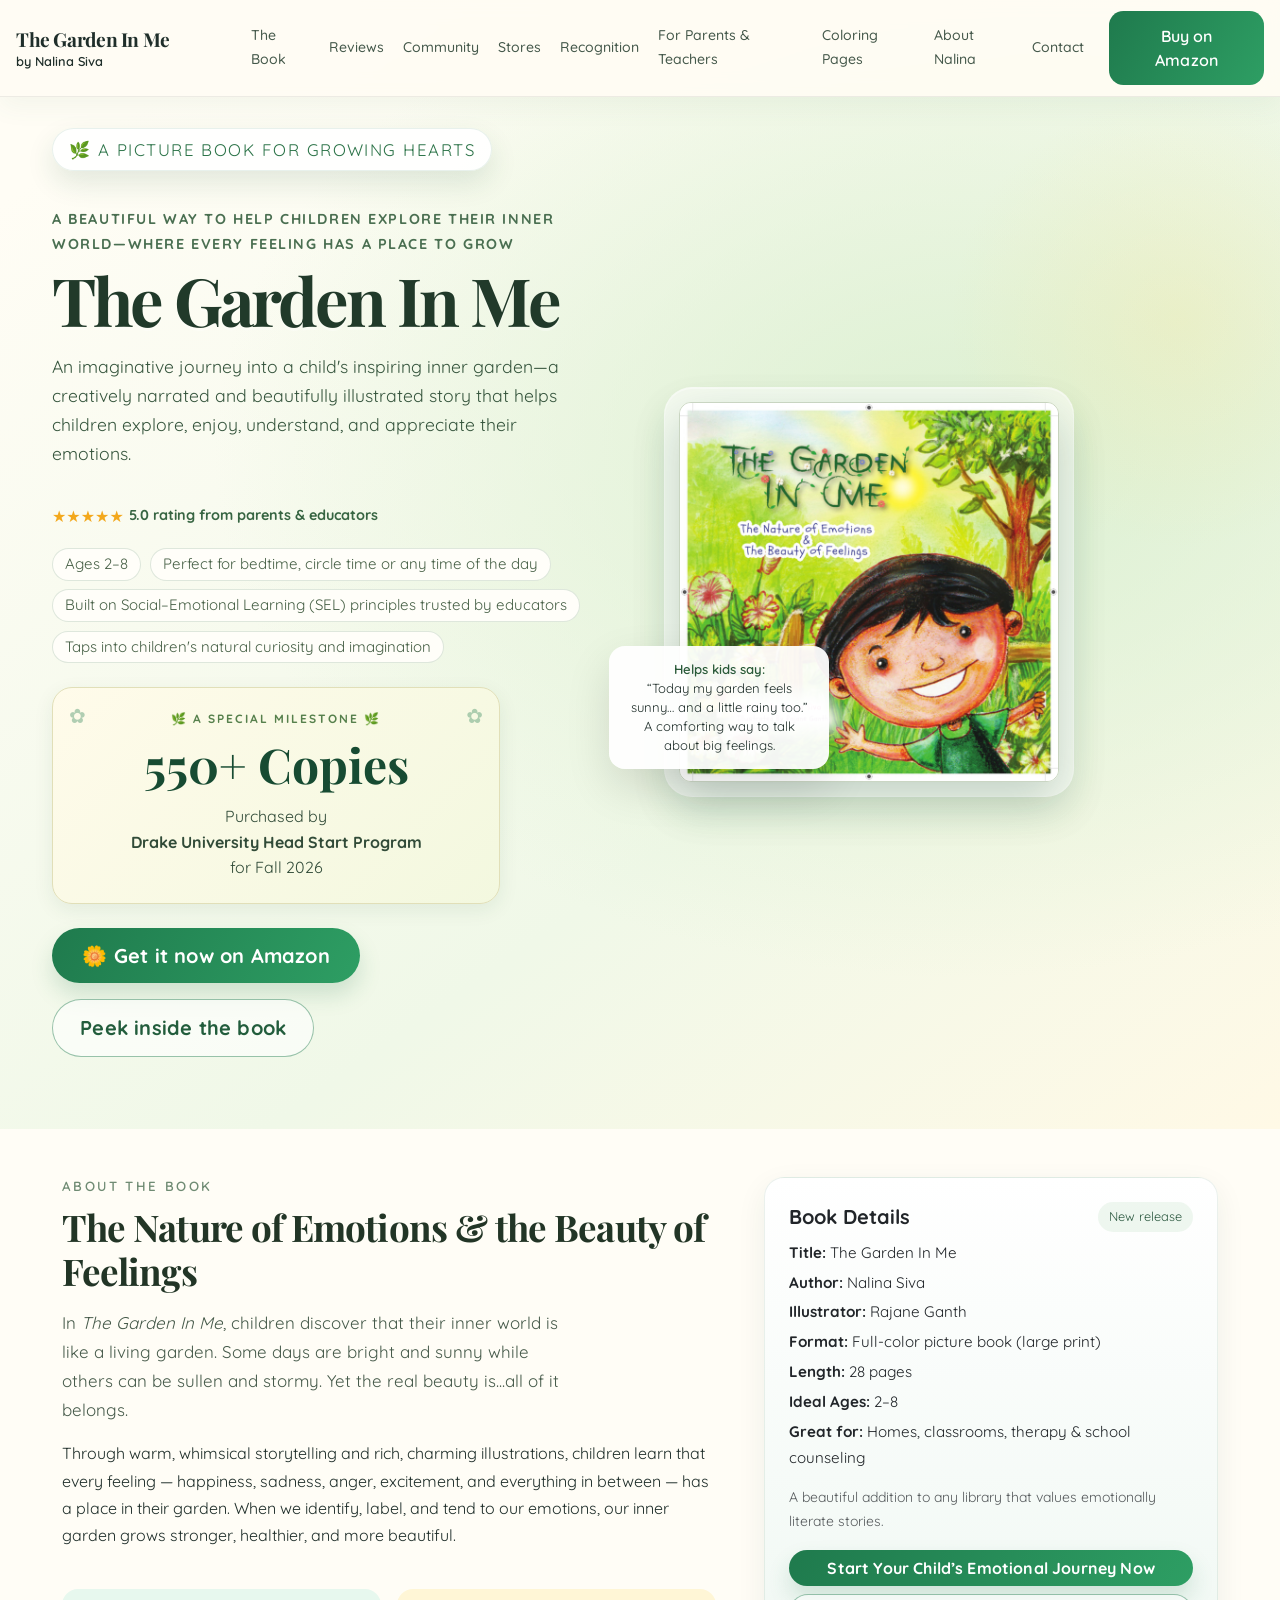
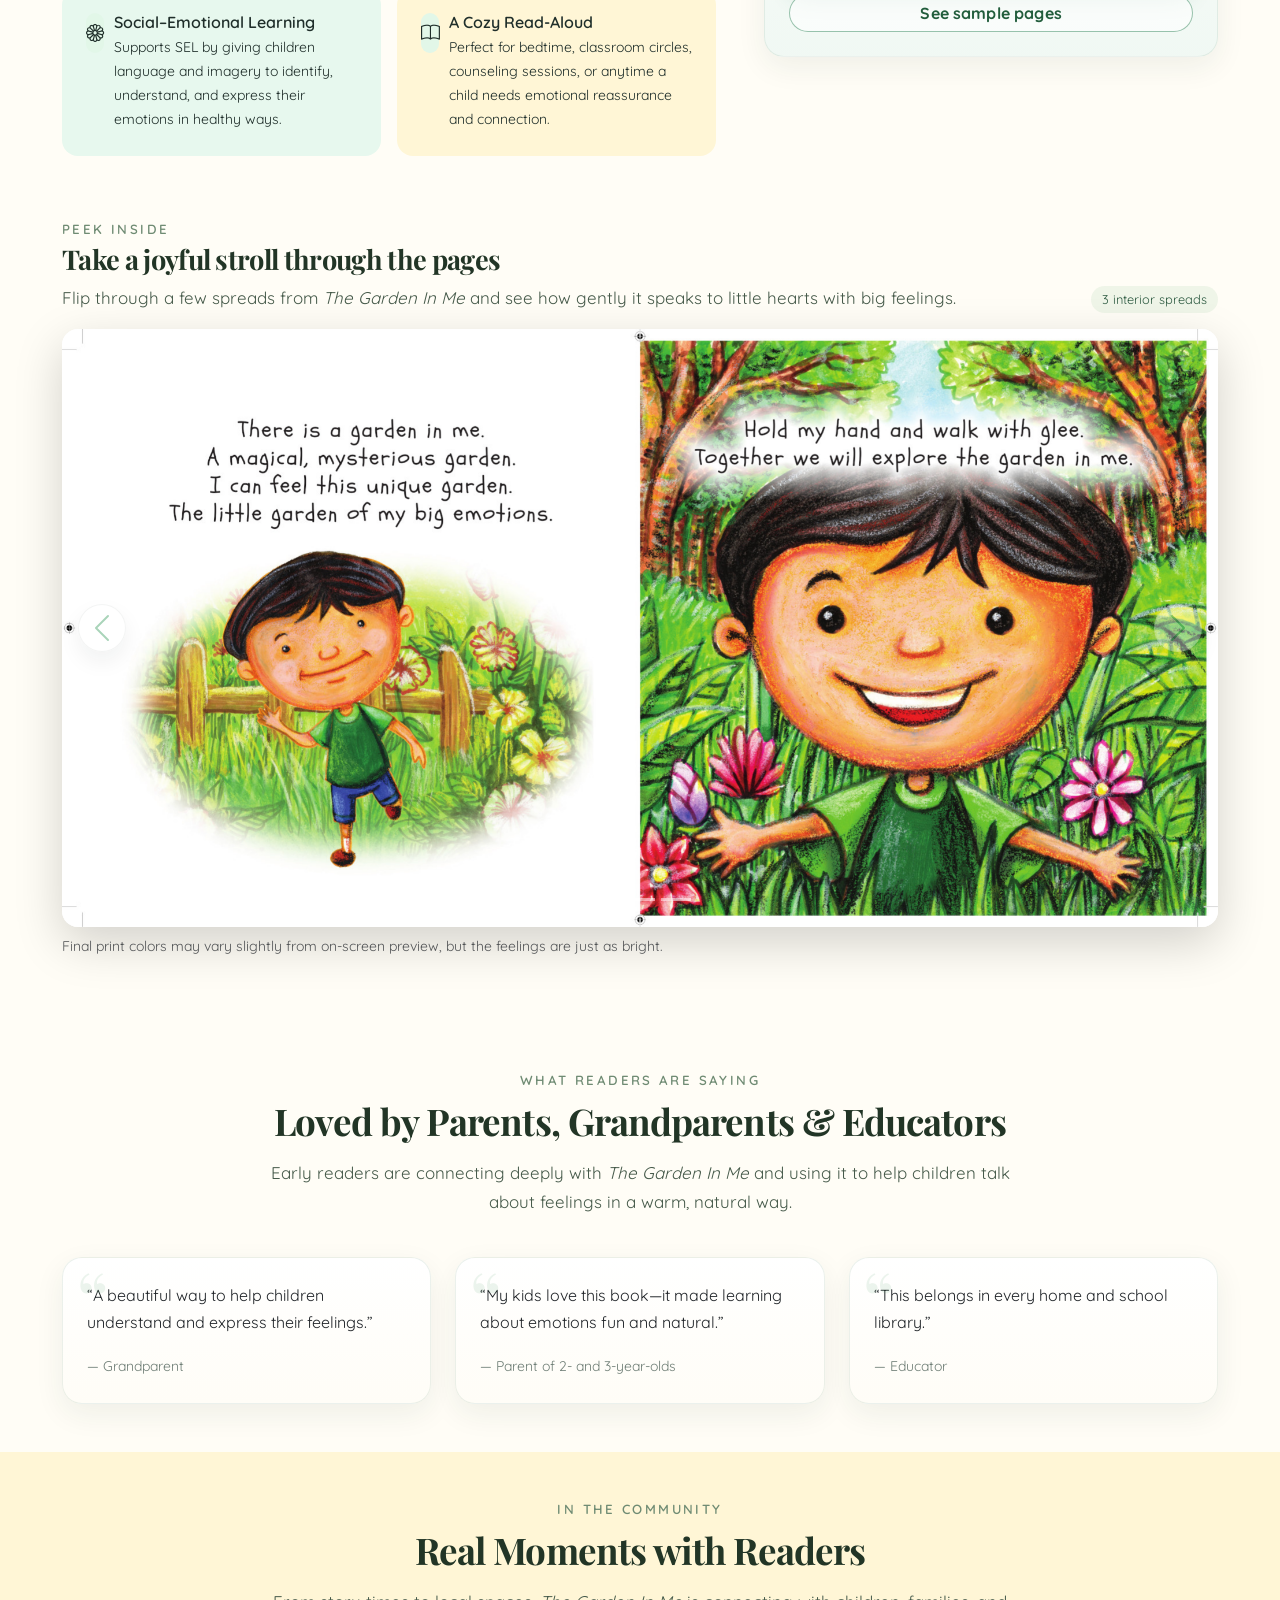
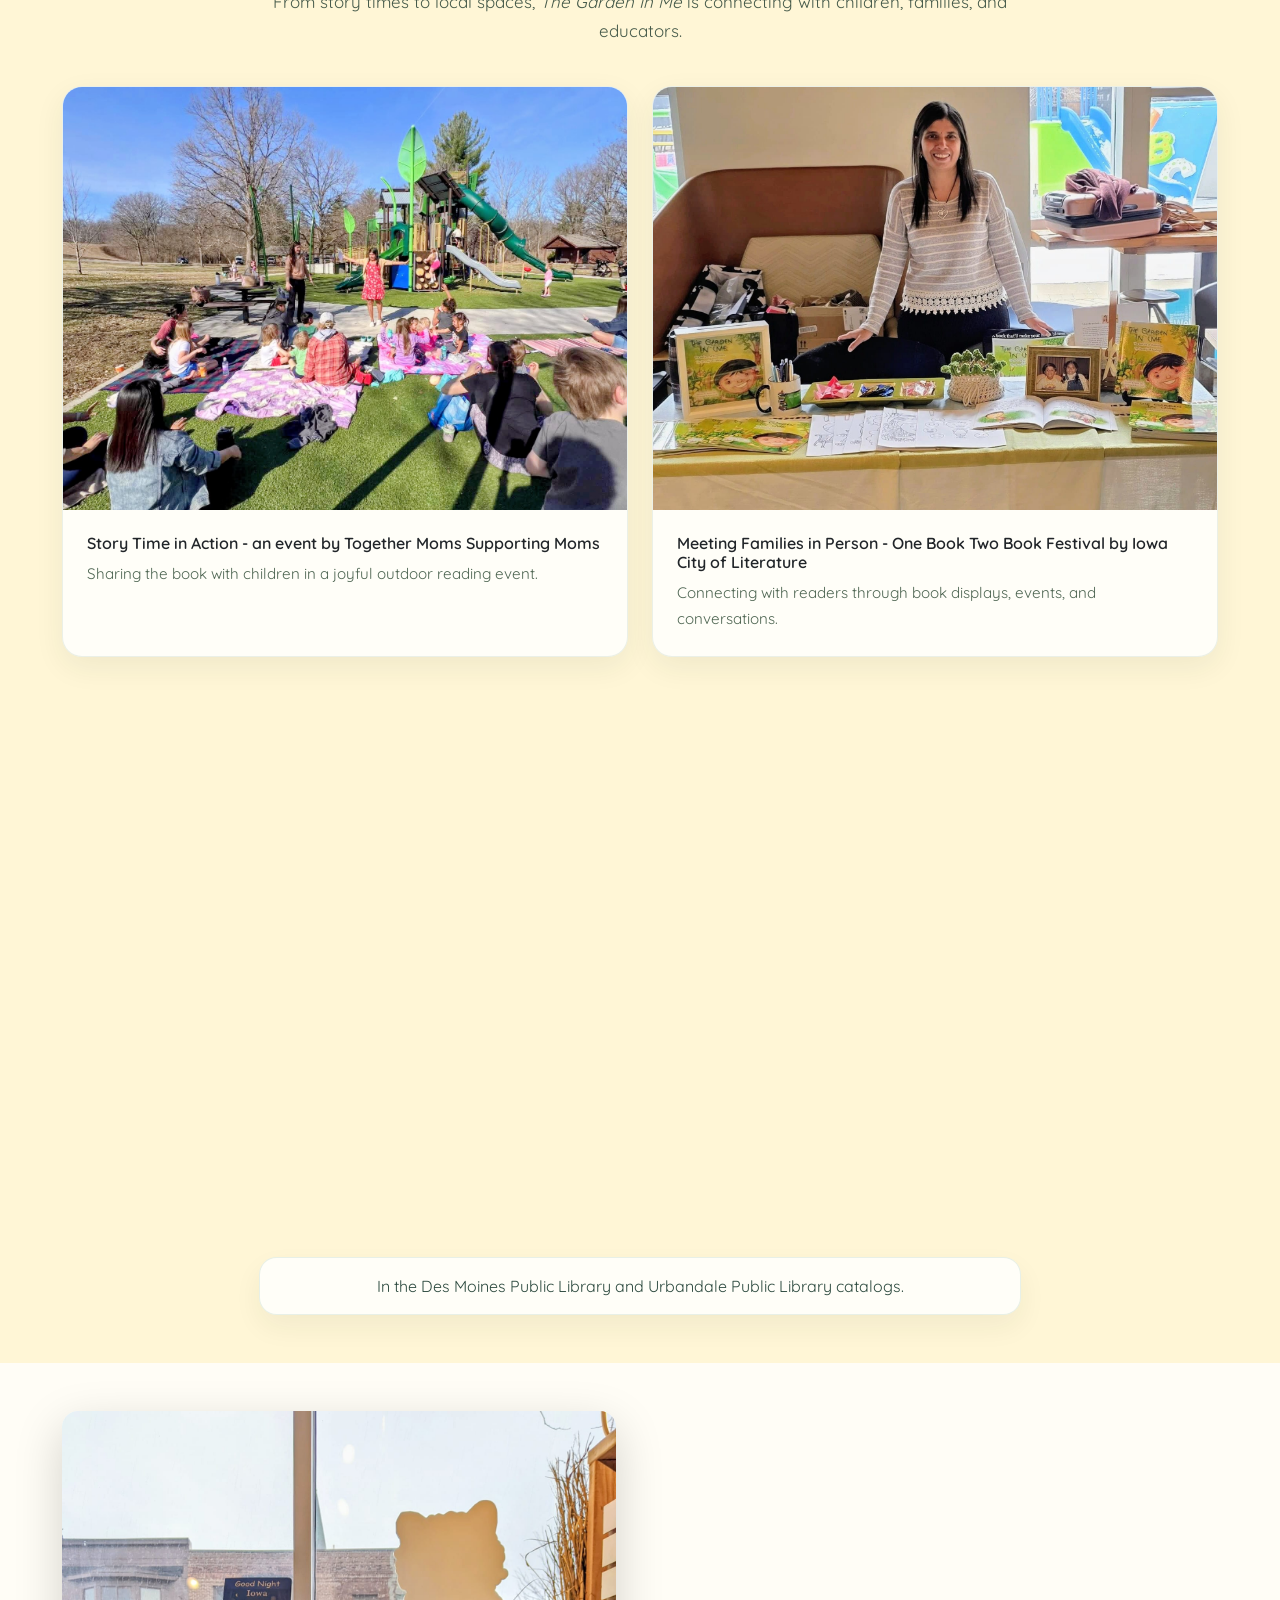
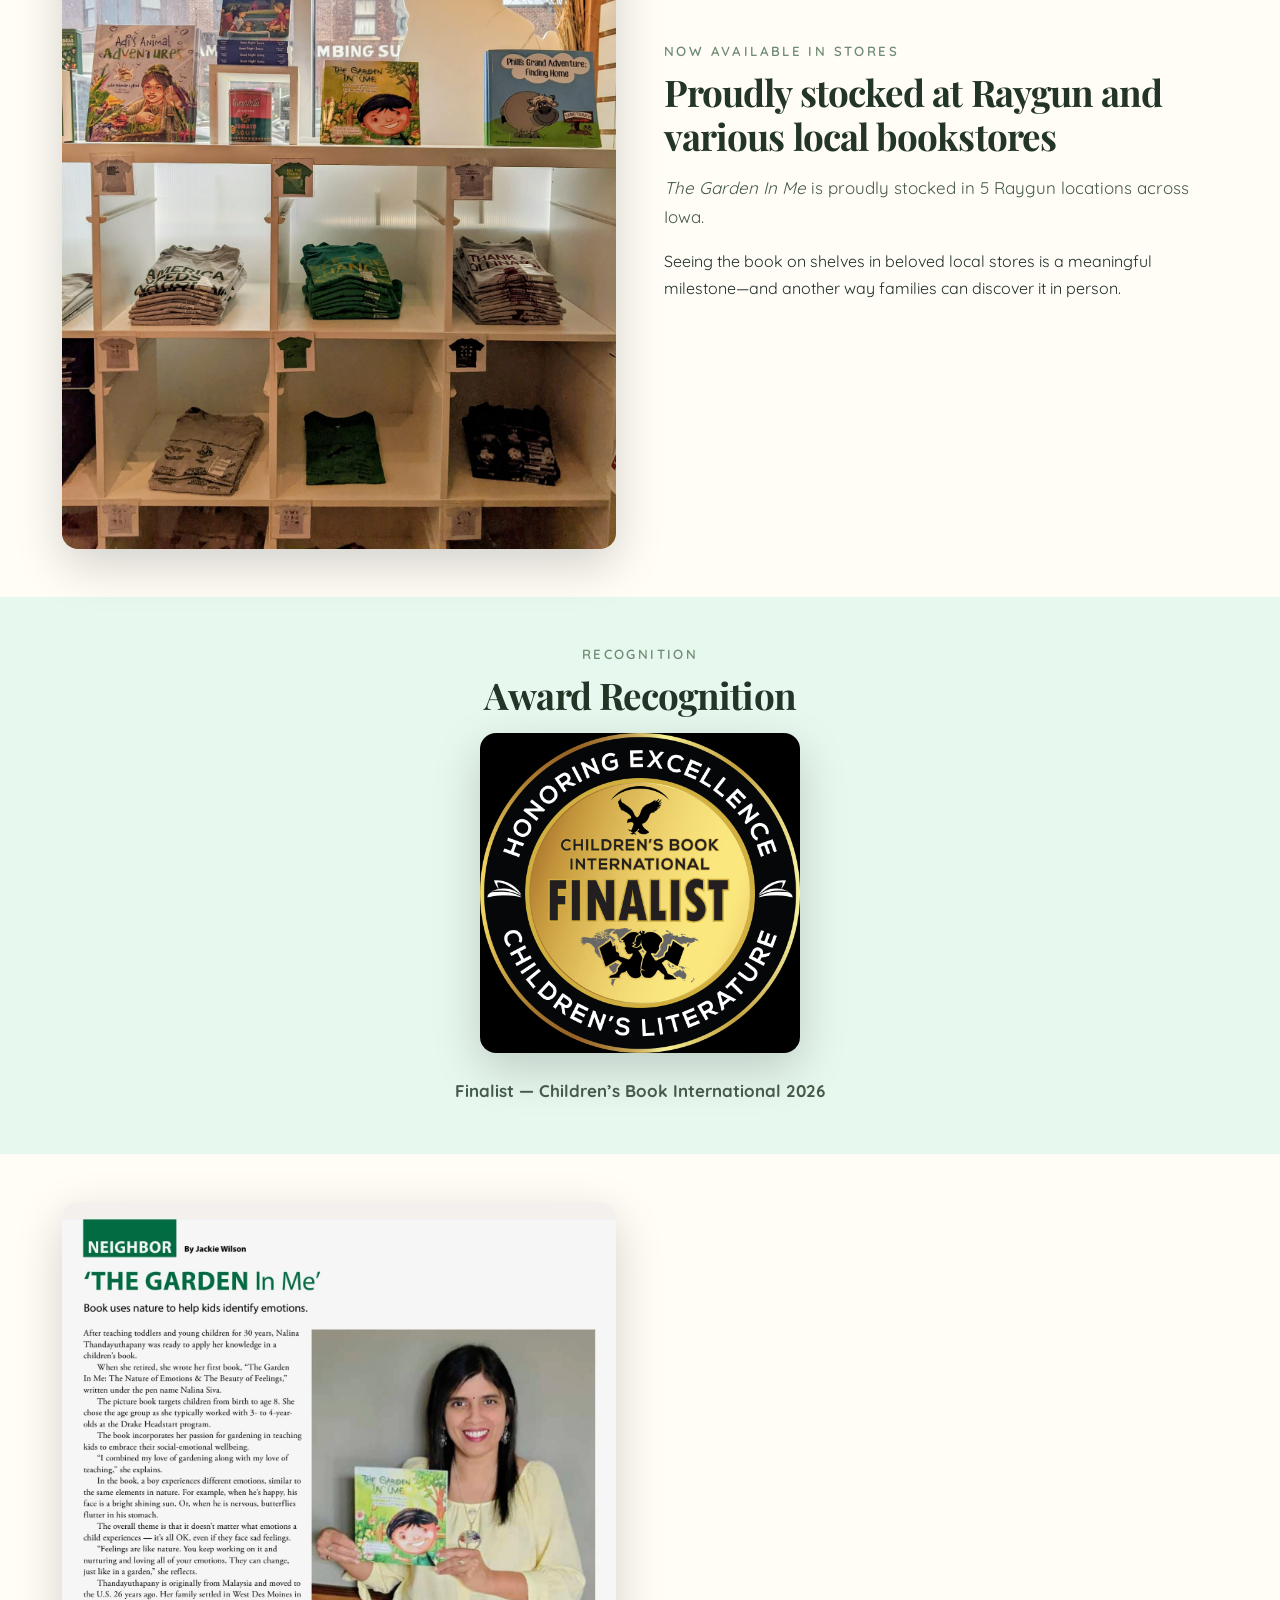
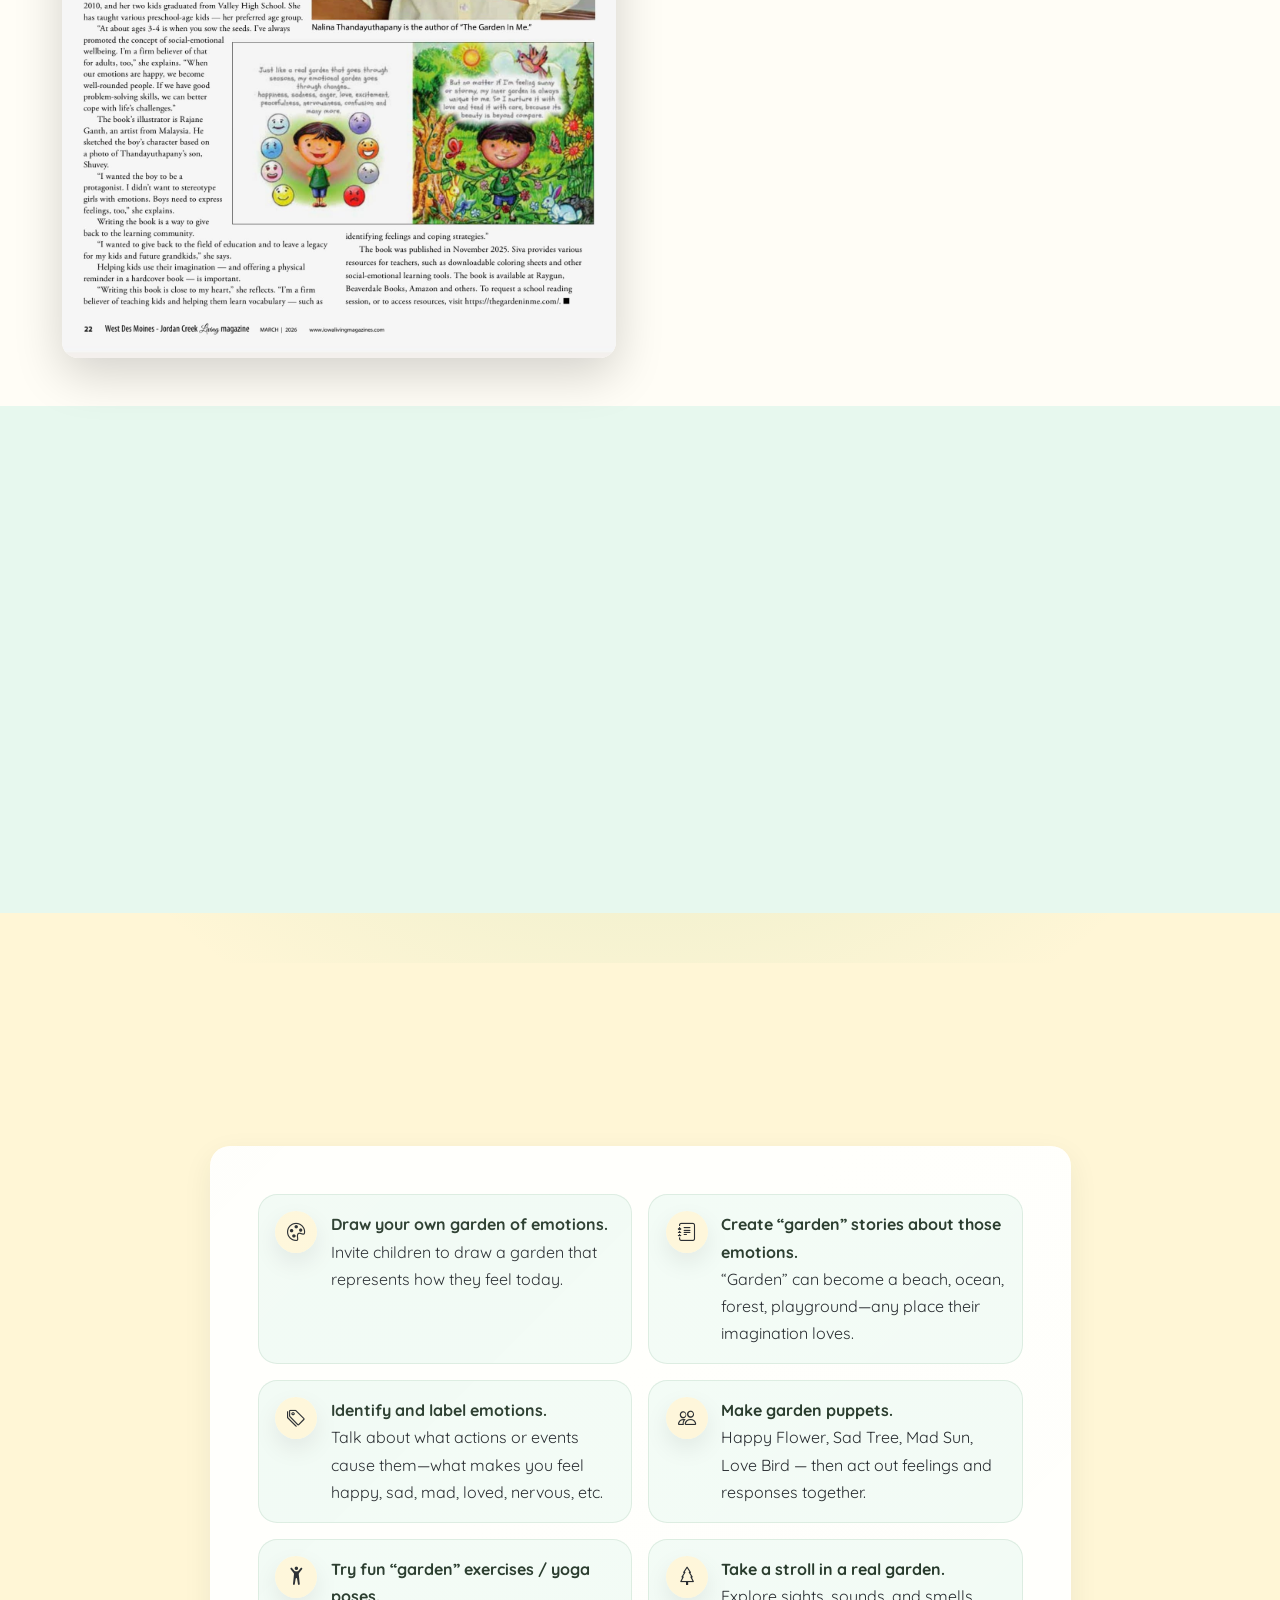
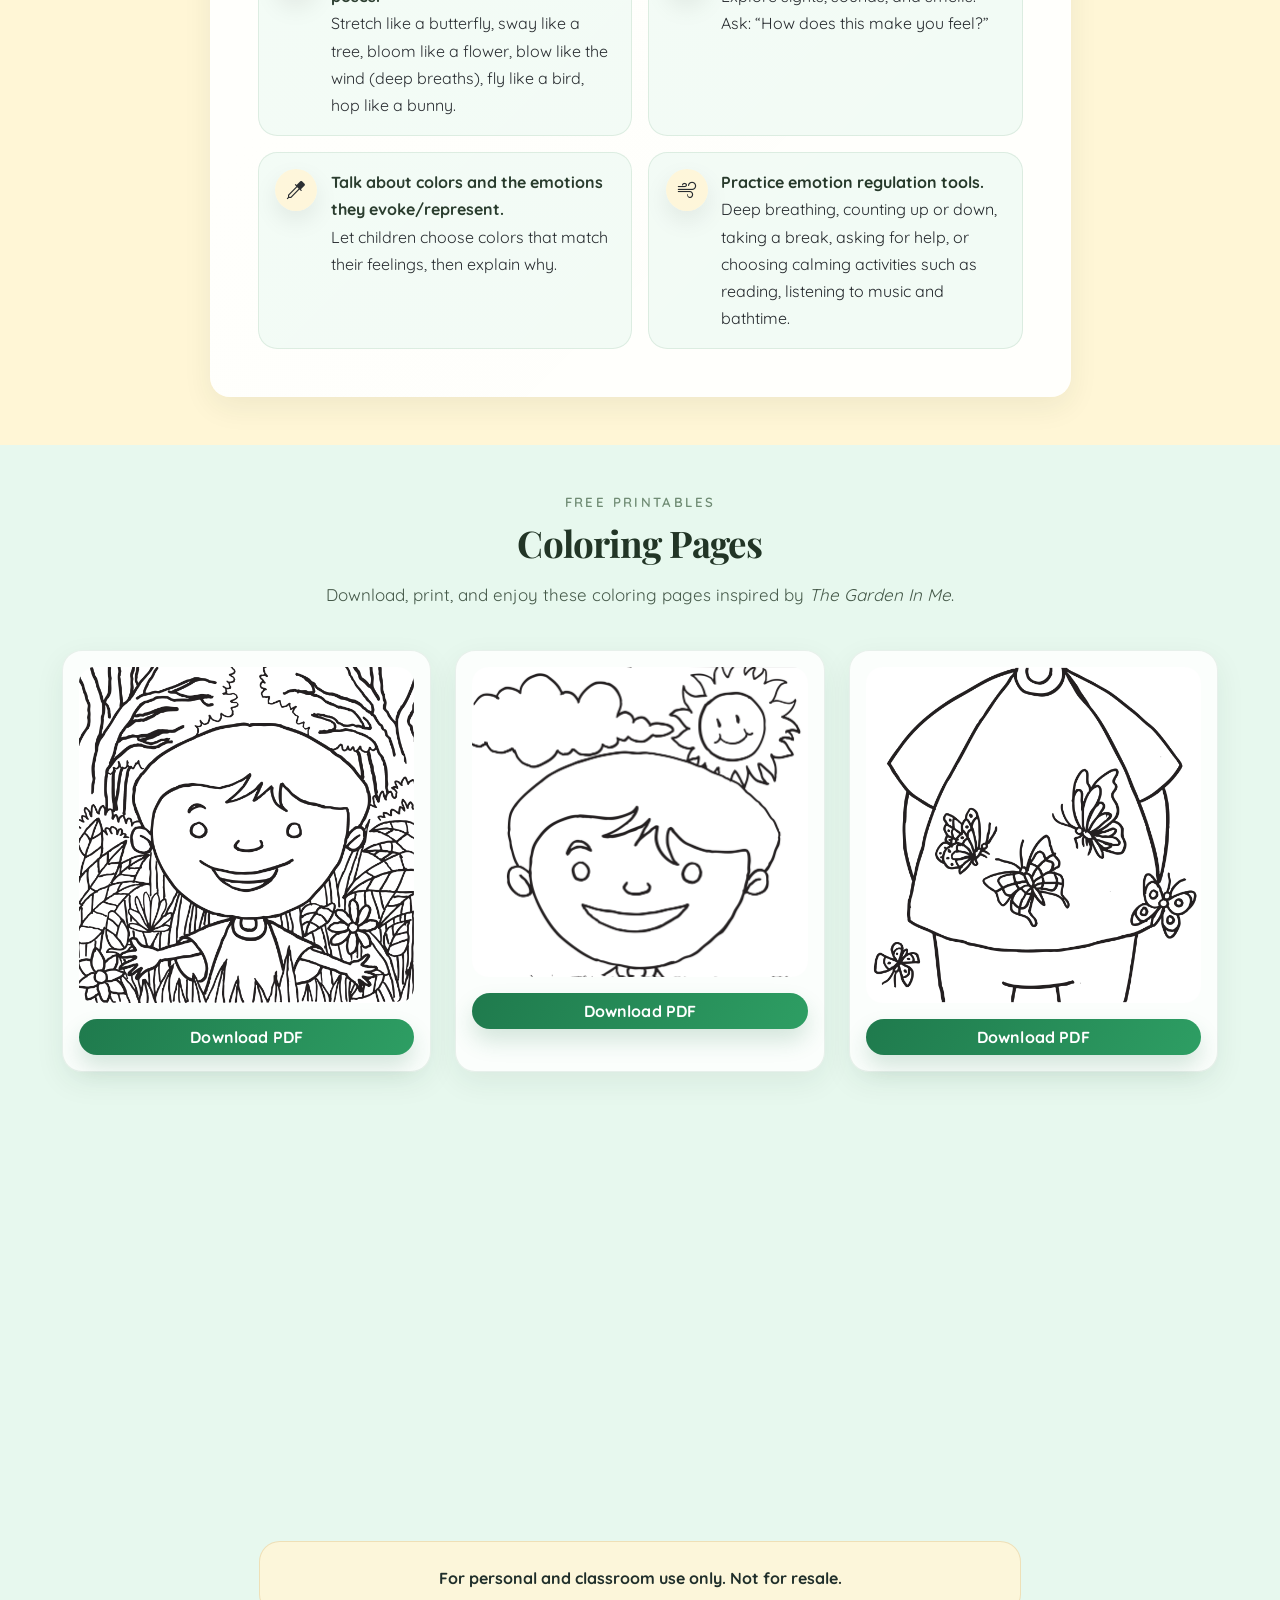
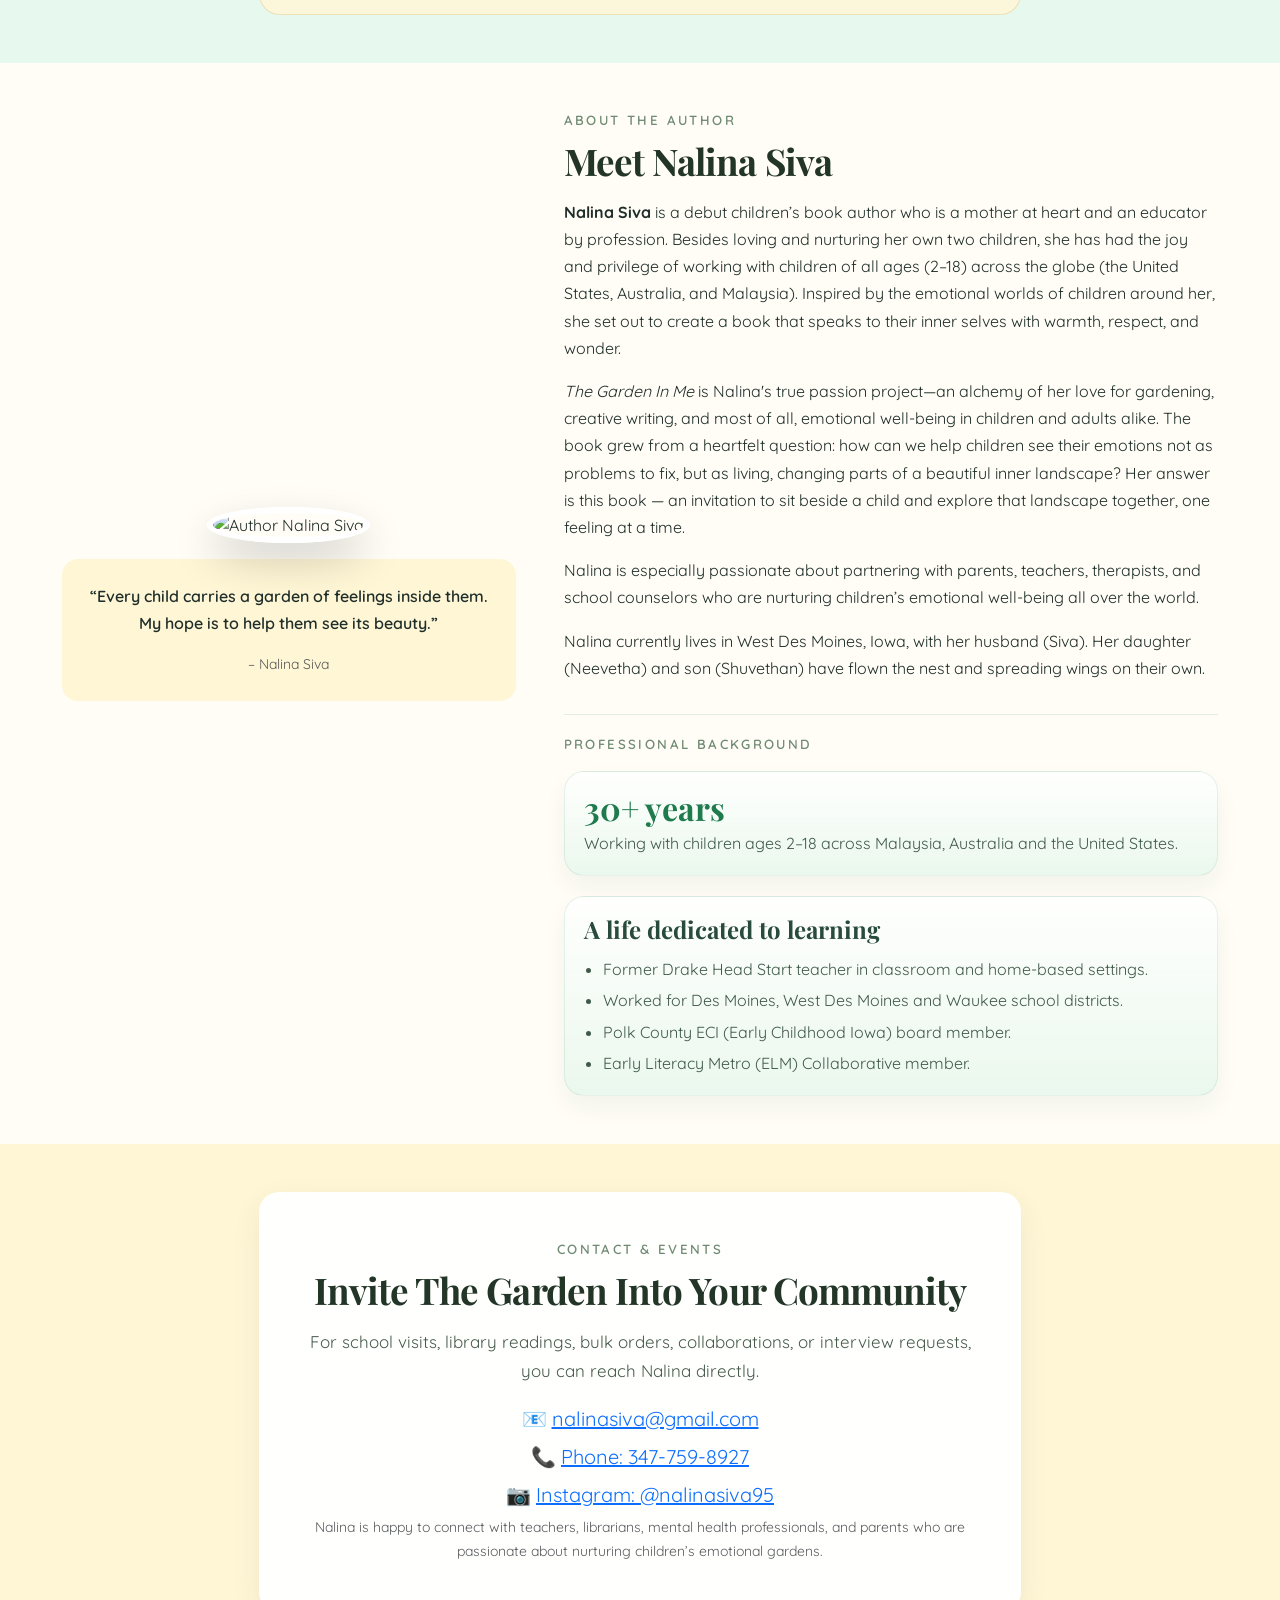
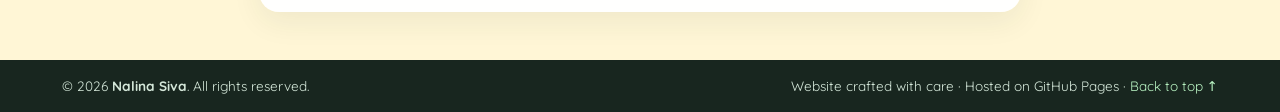
==== index.html @ aad8eab1 "6 PAGES UPDATE TOTAL REVAMP" ====
<!DOCTYPE html>
<html lang="en">

<head>

  <!-- Google tag (gtag.js) -->
  <script async src="https://www.googletagmanager.com/gtag/js?id=G-F8M8VYS5GL"></script>
  <script>
    window.dataLayer = window.dataLayer || [];
    function gtag() { dataLayer.push(arguments); }
    gtag('js', new Date());

    gtag('config', 'G-F8M8VYS5GL');
  </script>

  <meta charset="UTF-8" />
  <meta name="viewport" content="width=device-width, initial-scale=1" />
  <title>The Garden In Me | Children’s Picture Book About Emotions (Ages 2–8)</title>

  <!-- Basic SEO -->
  <meta name="description"
    content="An imaginative journey into a child's inspiring inner garden—a creatively narrated and beautifully illustrated story that helps children explore, enjoy, understand, and appreciate their emotions. Perfect for ages 2–8." />
  <meta name="author" content="Nalina Siva" />
  <link rel="canonical" href="https://thegardeninme.com/" />

  <!-- Open Graph Preview for WhatsApp, Facebook, LinkedIn -->
  <meta property="og:title" content="The Garden In Me | Children’s Picture Book About Emotions (Ages 2–8)">
  <meta property="og:description"
    content="An imaginative journey into a child's inspiring inner garden… beautifully illustrated to help children explore emotions with joy and confidence.">
  <meta property="og:image" content="https://thegardeninme.com/img/og-cover.jpg">
  <meta property="og:url" content="https://thegardeninme.com/">
  <meta property="og:site_name" content="The Garden In Me">

  <meta property="og:type" content="website">
  <meta property="og:image:type" content="image/jpeg">
  <meta property="og:image:width" content="1200">
  <meta property="og:image:height" content="1200">

  <!-- Twitter (also used by some Android apps) -->
  <meta name="twitter:card" content="summary_large_image">
  <meta name="twitter:title" content="The Garden In Me – Children’s Picture Book">
  <meta name="twitter:description"
    content="A beautifully illustrated story that helps children explore and understand their emotions.">
  <meta name="twitter:image" content="https://thegardeninme.com/img/og-cover.jpg">

  <link rel="preload" as="image" href="img/cover-800.jpg">

  <script type="application/ld+json">
{
  "@context": "https://schema.org",
  "@type": "WebSite",
  "name": "The Garden In Me",
  "alternateName": ["TheGardenInMe", "The Garden In Me Book"],
  "author": { "@type": "Person", "name": "Nalina Siva" },
  "illustrator": { "@type": "Person", "name": "Rajane Ganth" },
  "inLanguage": "en",
  "numberOfPages": 28,
  "url": "https://thegardeninme.com/",
  "audience": { "@type": "PeopleAudience", "suggestedMinAge": "2", "suggestedMaxAge": "8" }
}
</script>

  <!-- Favicons / Site Icons -->
  <link rel="icon" href="/favicon.ico" sizes="any">
  <link rel="icon" type="image/png" sizes="48x48" href="/img/favicon-48.png">
  <link rel="icon" type="image/png" sizes="96x96" href="/img/favicon-96.png">
  <link rel="apple-touch-icon" sizes="180x180" href="/img/apple-touch-icon.png">
  <link rel="icon" type="image/png" sizes="512x512" href="/img/icon-512.png">
  <!-- Bootstrap 5 CSS -->
  <link href="https://cdn.jsdelivr.net/npm/bootstrap@5.3.3/dist/css/bootstrap.min.css" rel="stylesheet">

  <!-- Google Fonts -->
  <link rel="preconnect" href="https://fonts.googleapis.com">
  <link rel="preconnect" href="https://fonts.gstatic.com" crossorigin>
  <link
    href="https://fonts.googleapis.com/css2?family=Playfair+Display:wght@600;700&family=Quicksand:wght@400;500;600;700&display=swap"
    rel="stylesheet">
  <link rel="stylesheet" href="https://cdn.jsdelivr.net/npm/bootstrap-icons@1.11.3/font/bootstrap-icons.min.css">
  <link rel="stylesheet" href="css/styles.css">
</head>

<body data-bs-spy="scroll" data-bs-target="#mainNav" data-bs-offset="90" tabindex="0">

  <!-- NAVBAR -->
  <nav id="mainNav" class="navbar navbar-expand-lg navbar-light fixed-top">
    <div class="container">
      <a class="navbar-brand d-flex flex-column lh-sm" href="#top">
        <span class="brand-accent">The Garden In Me</span>
        <small class="brand-subtitle">by Nalina Siva</small>
      </a>

      <button class="navbar-toggler" type="button" data-bs-toggle="collapse" data-bs-target="#navbarNav"
        aria-controls="navbarNav" aria-expanded="false" aria-label="Toggle navigation">
        <span class="navbar-toggler-icon"></span>
      </button>

      <div class="collapse navbar-collapse justify-content-end" id="navbarNav">
        <ul class="navbar-nav align-items-lg-center">
          <li class="nav-item"><a class="nav-link" href="#book">The Book</a></li>
          <li class="nav-item"><a class="nav-link" href="#reviews">Reviews</a></li>
          <li class="nav-item"><a class="nav-link" href="#community">Community</a></li>
          <li class="nav-item"><a class="nav-link" href="#stores">Stores</a></li>
          <li class="nav-item"><a class="nav-link" href="#recognition">Recognition</a></li>
          <li class="nav-item"><a class="nav-link" href="#for-grownups">For Parents &amp; Teachers</a></li>
          <li class="nav-item"><a class="nav-link" href="#coloring-pages">Coloring Pages</a></li>
          <li class="nav-item"><a class="nav-link" href="#author">About Nalina</a></li>
          <li class="nav-item"><a class="nav-link" href="#contact">Contact</a></li>
        </ul>

        <a href="https://a.co/d/7utg5G7" target="_blank" class="btn btn-success ms-lg-3 mt-3 mt-lg-0">
          Buy on Amazon
        </a>
      </div>
    </div>
  </nav>

  <!-- HERO -->
  <section class="hero" id="top">
    <div class="container">
      <div class="row align-items-center g-5 hero-grid">
        <div class="col-lg-6 order-2 order-lg-1">
          <div class="hero-badge mb-3">
            <span>🌿</span>
            <span>A Picture Book for Growing Hearts</span>
          </div>

          <p class="hero-tagline mb-2">
            A beautiful way to help children explore their inner world—where every feeling has a place to grow
          </p>

          <h1 class="hero-title mb-3">
            The Garden In Me
          </h1>

          <p class="hero-subtitle mb-3">
            An imaginative journey into a child's inspiring inner garden—a creatively narrated and beautifully
            illustrated story that helps children explore, enjoy, understand, and appreciate their emotions.
          </p>

          <div class="hero-rating">
            <div class="hero-rating-stars">★★★★★</div>
            <div><strong>5.0 rating from parents & educators</strong></div>
          </div>

          <div class="hero-pill">
            <span>Ages 2–8</span>
            <span>Perfect for bedtime, circle time or any time of the day</span>
            <span>Built on Social–Emotional Learning (SEL) principles trusted by educators</span>
            <span>Taps into children's natural curiosity and imagination</span>
          </div>


<!-- Drake Head Start Milestone -->
<div class="recognition-milestone hero-milestone mt-4 mx-auto mx-lg-0"
     style="
       background: linear-gradient(135deg, #fffbea, #f3f8df);
       border: 1px solid #e1dfb8;
       border-radius: 20px;
       padding: 22px 26px;
       text-align: center;
       box-shadow: 0 6px 20px rgba(31, 79, 48, 0.08);
       max-width: 480px;
     ">

  <div style="
    color: #56804c;
    font-size: 0.75rem;
    font-weight: 700;
    letter-spacing: 2px;
    margin-bottom: 8px;
  ">
    🌿 A SPECIAL MILESTONE 🌿
  </div>

  <div style="
    font-family: 'Playfair Display', Georgia, serif;
    font-size: clamp(2.2rem, 5vw, 3rem);
    font-weight: 700;
    line-height: 1.2;
    color: #174b32;
    margin-bottom: 10px;
  ">
    550+ Copies
  </div>

  <div style="
    font-family: 'Quicksand', sans-serif;
    font-size: 1rem;
    line-height: 1.6;
    color: #314b38;
  ">
    Purchased by<br>
    <strong>Drake University Head Start Program</strong><br>
    for Fall 2026
  </div>

</div>


          <div class="mt-4 d-flex flex-wrap align-items-center gap-3 justify-content-center justify-content-lg-start">
            <a href="https://a.co/d/7utg5G7" target="_blank" class="btn btn-success btn-lg hero-cta-primary">
              🌼 Get it now on Amazon
            </a>
            <a href="#peek-inside" class="btn btn-outline-success btn-lg hero-cta-secondary">
              Peek inside the book
            </a>
          </div>
        </div>

        <div class="col-lg-6 order-1 order-lg-2">
          <div class="hero-illustration-wrap text-center">
            <div class="hero-cover-shell">
              <img src="img/cover-800.jpg" alt="The Garden In Me book cover"
                class="img-fluid book-cover-shadow hero-cover" width="800" height="800" loading="eager"
                fetchpriority="high" decoding="async">
            </div>
            <div class="hero-floating-card">
              <span>Helps kids say:</span>
              “Today my garden feels sunny… and a little rainy too.”<br>
              A comforting way to talk about big feelings.
            </div>
          </div>
        </div>
      </div>
    </div>
  </section>

  <!-- ABOUT THE BOOK -->
  <section class="py-5 py-lg-6" id="book">
    <div class="container">

      <div class="row g-5 align-items-start">

        <!-- LEFT COLUMN -->
        <div class="col-lg-7 reveal-on-scroll">
          <div class="section-label mb-2">About the Book</div>
          <h2 class="section-title mb-3">
            The Nature of Emotions &amp; the Beauty of Feelings
          </h2>

          <p class="section-lead max-w-32rem">
            In <em>The Garden In Me</em>, children discover that their inner world is like a
            living garden. Some days are bright and sunny while others can be sullen and stormy.
            Yet the real beauty is...all of it belongs.
          </p>

          <p>
            Through warm, whimsical storytelling and rich, charming illustrations, children learn
            that every feeling — happiness, sadness, anger, excitement, and everything in between —
            has a place in their garden. When we identify, label, and tend to our emotions, our
            inner garden grows stronger, healthier, and more beautiful.
          </p>

          <div class="row mt-4 g-3">
            <div class="col-md-6">
              <div class="p-3 p-md-4 bg-soft-green rounded-4 h-100 d-flex">
                <div class="pill-icon">
                  <i class="bi bi-flower1"></i>
                </div>
                <div>
                  <h6 class="fw-semibold mb-1">Social–Emotional Learning</h6>
                  <p class="mb-0 small">
                    Supports SEL by giving children language and imagery to identify, understand,
                    and express their emotions in healthy ways.
                  </p>
                </div>
              </div>
            </div>

            <div class="col-md-6">
              <div class="p-3 p-md-4 bg-soft-yellow rounded-4 h-100 d-flex">
                <div class="pill-icon">
                  <i class="bi bi-book"></i>
                </div>
                <div>
                  <h6 class="fw-semibold mb-1">A Cozy Read-Aloud</h6>
                  <p class="mb-0 small">
                    Perfect for bedtime, classroom circles, counseling sessions, or
                    anytime a child needs emotional reassurance and connection.
                  </p>
                </div>
              </div>
            </div>
          </div>
        </div>

        <!-- RIGHT COLUMN -->
        <div class="col-lg-5 reveal-on-scroll">
          <div class="card book-details-card">
            <div class="card-body p-4 p-lg-4">
              <div class="d-flex justify-content-between align-items-center mb-2">
                <h5 class="fw-bold mb-0">Book Details</h5>
                <span class="badge-soft">New release</span>
              </div>

              <ul class="mb-3">
                <li><strong>Title:</strong> The Garden In Me</li>
                <li><strong>Author:</strong> Nalina Siva</li>
                <li><strong>Illustrator:</strong> Rajane Ganth</li>
                <li><strong>Format:</strong> Full-color picture book (large print)</li>
                <li><strong>Length:</strong> 28 pages</li>
                <li><strong>Ideal Ages:</strong> 2–8</li>
                <li><strong>Great for:</strong> Homes, classrooms, therapy &amp; school counseling</li>
              </ul>

              <p class="small text-muted mb-3">
                A beautiful addition to any library that values emotionally literate stories.
              </p>

              <a href="https://a.co/d/7utg5G7" target="_blank" class="btn btn-success w-100 mb-2">
                Start Your Child’s Emotional Journey Now
              </a>
              <a href="#peek-inside" class="btn btn-outline-success w-100">
                See sample pages
              </a>
            </div>
          </div>
        </div>

      </div>

      <!-- PEEK INSIDE CAROUSEL -->
      <div id="peek-inside" class="mt-5 pt-3">
        <div class="d-flex flex-column flex-md-row justify-content-between align-items-md-end mb-3">
          <div>
            <div class="section-label mb-1">Peek Inside</div>
            <h3 class="section-title mb-0" style="font-size:1.7rem;">
              Take a joyful stroll through the pages
            </h3>
            <p class="section-lead mt-2 mb-0">
              Flip through a few spreads from <em>The Garden In Me</em> and see how gently it
              speaks to little hearts with big feelings.
            </p>
          </div>
          <span class="badge-soft mt-3 mt-md-0">3 interior spreads</span>
        </div>

        <div id="peekInsideCarousel" class="carousel slide reveal-on-scroll peek-desktop-carousel" data-bs-ride="carousel">
          <div class="carousel-indicators">
            <button type="button" data-bs-target="#peekInsideCarousel" data-bs-slide-to="0" class="active"
              aria-current="true" aria-label="Spread 1"></button>
            <button type="button" data-bs-target="#peekInsideCarousel" data-bs-slide-to="1"
              aria-label="Spread 2"></button>
            <button type="button" data-bs-target="#peekInsideCarousel" data-bs-slide-to="2"
              aria-label="Spread 3"></button>
          </div>

          <div class="carousel-inner rounded-4 shadow-lg bg-white">
            <div class="carousel-item active">
              <img src="img/peek_spread_1.jpg" class="d-block w-100"
                alt="Opening spread of The Garden In Me, introducing the magical inner garden of big emotions">
            </div>
            <div class="carousel-item">
              <img src="img/peek_spread_2.jpg" class="d-block w-100"
                alt="Interior spread showing the child exploring feelings with playful, colorful illustrations">
            </div>
            <div class="carousel-item">
              <img src="img/peek_spread_3.jpg" class="d-block w-100"
                alt="Interior spread where different emotions appear like flowers and weather in the garden">
            </div>
          </div>

          <button class="carousel-control-prev" type="button" data-bs-target="#peekInsideCarousel" data-bs-slide="prev">
            <span class="carousel-control-prev-icon" aria-hidden="true"></span>
            <span class="visually-hidden">Previous</span>
          </button>
          <button class="carousel-control-next" type="button" data-bs-target="#peekInsideCarousel" data-bs-slide="next">
            <span class="carousel-control-next-icon" aria-hidden="true"></span>
            <span class="visually-hidden">Next</span>
          </button>
        </div>

        <!-- Mobile-only page-by-page preview: original spreads remain unchanged above. -->
        <div id="peekMobileCarousel" class="carousel slide peek-mobile-carousel" data-bs-touch="true" data-bs-interval="false" aria-label="Peek inside the book on mobile">
          <div class="carousel-inner">
            <div class="carousel-item active">
              <a href="img/peek_spread_1.jpg" target="_blank" rel="noopener" aria-label="Open original full spread 1 in a new tab">
                <img src="img/peek_spread_1_left.jpg" alt="The Garden In Me preview spread 1, left page" class="d-block w-100" loading="lazy" decoding="async">
              </a>
              <p class="peek-page-indicator" aria-hidden="true">1 / 6 · Tap to open full spread</p>
            </div>
            <div class="carousel-item">
              <a href="img/peek_spread_1.jpg" target="_blank" rel="noopener" aria-label="Open original full spread 1 in a new tab">
                <img src="img/peek_spread_1_right.jpg" alt="The Garden In Me preview spread 1, right page" class="d-block w-100" loading="lazy" decoding="async">
              </a>
              <p class="peek-page-indicator" aria-hidden="true">2 / 6 · Tap to open full spread</p>
            </div>
            <div class="carousel-item">
              <a href="img/peek_spread_2.jpg" target="_blank" rel="noopener" aria-label="Open original full spread 2 in a new tab">
                <img src="img/peek_spread_2_left.jpg" alt="The Garden In Me preview spread 2, left page" class="d-block w-100" loading="lazy" decoding="async">
              </a>
              <p class="peek-page-indicator" aria-hidden="true">3 / 6 · Tap to open full spread</p>
            </div>
            <div class="carousel-item">
              <a href="img/peek_spread_2.jpg" target="_blank" rel="noopener" aria-label="Open original full spread 2 in a new tab">
                <img src="img/peek_spread_2_right.jpg" alt="The Garden In Me preview spread 2, right page" class="d-block w-100" loading="lazy" decoding="async">
              </a>
              <p class="peek-page-indicator" aria-hidden="true">4 / 6 · Tap to open full spread</p>
            </div>
            <div class="carousel-item">
              <a href="img/peek_spread_3.jpg" target="_blank" rel="noopener" aria-label="Open original full spread 3 in a new tab">
                <img src="img/peek_spread_3_left.jpg" alt="The Garden In Me preview spread 3, left page" class="d-block w-100" loading="lazy" decoding="async">
              </a>
              <p class="peek-page-indicator" aria-hidden="true">5 / 6 · Tap to open full spread</p>
            </div>
            <div class="carousel-item">
              <a href="img/peek_spread_3.jpg" target="_blank" rel="noopener" aria-label="Open original full spread 3 in a new tab">
                <img src="img/peek_spread_3_right.jpg" alt="The Garden In Me preview spread 3, right page" class="d-block w-100" loading="lazy" decoding="async">
              </a>
              <p class="peek-page-indicator" aria-hidden="true">6 / 6 · Tap to open full spread</p>
            </div>
          </div>
          <button class="carousel-control-prev" type="button" data-bs-target="#peekMobileCarousel" data-bs-slide="prev" aria-label="Previous page"><span class="carousel-control-prev-icon" aria-hidden="true"></span></button>
          <button class="carousel-control-next" type="button" data-bs-target="#peekMobileCarousel" data-bs-slide="next" aria-label="Next page"><span class="carousel-control-next-icon" aria-hidden="true"></span></button>
        </div>

        <p class="small text-muted mt-2">
          Final print colors may vary slightly from on-screen preview, but the feelings are just as bright.
        </p>
      </div>

    </div>
  </section>

  <!-- ⭐⭐⭐ ADD REVIEWS SECTION HERE ⭐⭐⭐ -->
  <!-- REVIEWS -->
  <section class="py-5 py-lg-6" id="reviews">
    <div class="container">
      <div class="row mb-4 justify-content-center text-center">
        <div class="col-lg-8 reveal-on-scroll">
          <div class="section-label mb-2">What Readers Are Saying</div>
          <h2 class="section-title mb-3">Loved by Parents, Grandparents & Educators</h2>
          <p class="section-lead">
            Early readers are connecting deeply with <em>The Garden In Me</em> and using it to help children talk about
            feelings in a warm, natural way.
          </p>
        </div>
      </div>

      <div class="row g-4">
        <div class="col-md-6 col-lg-4 reveal-on-scroll">
          <div class="card quote-card h-100">
            <div class="card-body p-4">
              <p class="mb-3">
                “A beautiful way to help children understand and express their feelings.”
              </p>
              <small>— Grandparent</small>
            </div>
          </div>
        </div>

        <div class="col-md-6 col-lg-4 reveal-on-scroll">
          <div class="card quote-card h-100">
            <div class="card-body p-4">
              <p class="mb-3">
                “My kids love this book—it made learning about emotions fun and natural.”
              </p>
              <small>— Parent of 2- and 3-year-olds</small>
            </div>
          </div>
        </div>

        <div class="col-md-6 col-lg-4 reveal-on-scroll">
          <div class="card quote-card h-100">
            <div class="card-body p-4">
              <p class="mb-3">
                “This belongs in every home and school library.”
              </p>
              <small>— Educator</small>
            </div>
          </div>
        </div>
      </div>
    </div>
  </section>

  <!-- IN THE COMMUNITY -->
  <section class="py-5 py-lg-6 bg-soft-yellow" id="community">
    <div class="container">
      <div class="row mb-4 justify-content-center text-center">
        <div class="col-lg-8 reveal-on-scroll">
          <div class="section-label mb-2">In the Community</div>
          <h2 class="section-title mb-3">Real Moments with Readers</h2>
          <p class="section-lead">
            From story times to local spaces, <em>The Garden In Me</em> is connecting with children, families, and
            educators.
          </p>
        </div>
      </div>

      <div class="row g-4">
        <div class="col-md-6 reveal-on-scroll">
          <div class="card feature-card h-100 overflow-hidden">
            <img src="img/community-reading-event.jpg" class="img-fluid w-100"
              alt="Children gathered outdoors for a reading event featuring The Garden In Me">
            <div class="card-body p-4">
              <h6 class="fw-semibold mb-2">Story Time in Action - an event by Together Moms Supporting Moms</h6>
              <p class="mb-0">
                Sharing the book with children in a joyful outdoor reading event.
              </p>
            </div>
          </div>
        </div>

        <div class="col-md-6 reveal-on-scroll">
          <div class="card feature-card h-100 overflow-hidden">
            <img src="img/community-author-table.jpg" class="img-fluid w-100"
              alt="Author Nalina Siva at a display table with The Garden In Me">
            <div class="card-body p-4">
              <h6 class="fw-semibold mb-2">Meeting Families in Person - One Book Two Book Festival by Iowa City of
                Literature</h6>
              <p class="mb-0">
                Connecting with readers through book displays, events, and conversations.
              </p>
            </div>
          </div>
        </div>

        <div class="col-md-6 reveal-on-scroll">
          <div class="card feature-card h-100 overflow-hidden">
            <img src="img/community-library-display.jpg" class="img-fluid w-100"
              alt="The Garden In Me displayed in a library or bookstore setting">
            <div class="card-body p-4">
              <h6 class="fw-semibold mb-2">Seen in Local Spaces - display at Urbandale Library</h6>
              <p class="mb-0">
                The book is finding its place in community spaces where children discover stories.
              </p>
            </div>
          </div>
        </div>

        <div class="col-md-6 reveal-on-scroll">
          <div class="card feature-card h-100 overflow-hidden">
            <img src="img/community-botanical-garden-shop.jpg" class="img-fluid w-100"
              alt="The Garden In Me displayed at the Greater Des Moines Botanical Garden shop">
            <div class="card-body p-4">
              <h6 class="fw-semibold mb-2">At the Botanical Garden Shop</h6>
              <p class="mb-0">
                Featured at the Greater Des Moines Botanical Garden shop, a beautiful local space that reflects the
                heart of the book.
              </p>
            </div>
          </div>
        </div>
      </div>

      <div class="row mt-4 justify-content-center">
        <div class="col-lg-8 reveal-on-scroll">
          <div class="library-note">
            In the Des Moines Public Library and Urbandale Public Library catalogs.
          </div>
        </div>
      </div>
    </div>
  </section>

  <!-- NOW AVAILABLE IN STORES -->
  <section class="py-5 py-lg-6" id="stores">
    <div class="container">
      <div class="row align-items-center g-5">
        <div class="col-lg-6 reveal-on-scroll">
          <img src="img/raygun-display.jpg" alt="The Garden In Me displayed in a Raygun store"
            class="img-fluid rounded-4 shadow-lg">
        </div>

        <div class="col-lg-6 reveal-on-scroll">
          <div class="section-label mb-2">Now Available In Stores</div>
          <h2 class="section-title mb-3">Proudly stocked at Raygun and various local bookstores</h2>
          <p class="section-lead">
            <em>The Garden In Me</em> is proudly stocked in 5 Raygun locations across Iowa.
          </p>
          <p>
            Seeing the book on shelves in beloved local stores is a meaningful milestone—and another way families can
            discover it in person.
          </p>
        </div>
      </div>
    </div>
  </section>

  <!-- RECOGNITION -->
  <section class="py-5 py-lg-6 bg-soft-green" id="recognition">
    <div class="container">
      <div class="row justify-content-center text-center">
        <div class="col-lg-8 reveal-on-scroll">
          <div class="section-label mb-2">Recognition</div>
          <h2 class="section-title mb-3">Award Recognition</h2>

          <img src="img/community-award-badge.jpg" alt="Children's Book International 2026 Finalist award badge"
            class="img-fluid rounded-4 shadow-lg mb-4" style="max-width: 320px;">

          <p class="section-lead mb-0">
            <strong>Finalist — Children’s Book International 2026</strong>
          </p>
        </div>
      </div>
    </div>
  </section>

  <!-- FEATURED IN -->
  <section class="py-5 py-lg-6" id="featured">
    <div class="container">
      <div class="row align-items-center g-5">
        <div class="col-lg-6 reveal-on-scroll">
          <img src="img/iowa-living-magazine.jpg"
            alt="The Garden In Me featured in Iowa Living Magazine March 2026 West Des Moines edition"
            class="img-fluid rounded-4 shadow-lg">
        </div>

        <div class="col-lg-6 reveal-on-scroll">
          <div class="section-label mb-2">Featured In</div>
          <h2 class="section-title mb-3">Iowa Living Magazine</h2>
          <p class="section-lead">
            Featured in <strong>Iowa Living Magazine</strong>, West Des Moines edition, March 2026.
          </p>
          <p>
            This local magazine feature highlights the story behind <em>The Garden In Me</em> and its growing connection
            with families, educators, and the community.
          </p>
        </div>
      </div>
    </div>
  </section>

  <!-- FOR PARENTS & TEACHERS -->
  <section class="py-5 py-lg-6 bg-soft-green" id="for-grownups">
    <div class="container">
      <div class="row mb-4 justify-content-center text-center">
        <div class="col-lg-8 reveal-on-scroll">
          <div class="section-label mb-2">For Parents, Teachers &amp; Counselors</div>
          <h2 class="section-title mb-3">A Gentle Tool for Little Hearts with Big Feelings</h2>
          <p class="section-lead">
            Children often struggle to say how they feel. <em>The Garden In Me</em> gives you
            a playful shared language — using the metaphor of a garden — to explore their inner
            world together.
          </p>
        </div>
      </div>

      <div class="row g-3 g-lg-4">
        <div class="col-md-4 reveal-on-scroll">
          <div class="card feature-card h-100">
            <div class="card-body p-4">
              <h6 class="fw-semibold mb-2">Conversation Starter</h6>
              <p class="mb-0">
                Ask questions like, “What does your garden feel like today?” or “Did any storm
                clouds show up?” Children open up more easily through story and picture.
              </p>
            </div>
          </div>
        </div>

        <div class="col-md-4 reveal-on-scroll">
          <div class="card feature-card h-100">
            <div class="card-body p-4">
              <h6 class="fw-semibold mb-2">Classroom &amp; Group Use</h6>
              <p class="mb-0">
                Ideal for circle time, SEL lessons, or small groups. Invite each child to draw
                their own “garden” after reading and share what’s growing there.
              </p>
            </div>
          </div>
        </div>

        <div class="col-md-4 reveal-on-scroll">
          <div class="card feature-card h-100">
            <div class="card-body p-4">
              <h6 class="fw-semibold mb-2">Calming Ritual</h6>
              <p class="mb-0">
                Turn the book into a nightly check-in: “What bloomed today? What needs
                a little extra care?” The rhythm of the story helps children feel safe and seen.
              </p>
            </div>
          </div>
        </div>
      </div>
    </div>
  </section>

  <!-- FOLLOW-UP ACTIVITIES -->
  <section class="py-5 py-lg-6 activities-section bg-soft-yellow" id="activities">
    <div class="container">
      <div class="row mb-4 justify-content-center text-center">
        <div class="col-lg-9 reveal-on-scroll">
          <div class="section-label mb-2">For Parents, Teachers &amp; Caregivers</div>
          <h2 class="section-title mb-3">Suggested Follow-Up Activities</h2>
          <p class="section-lead">
            Simple, playful ideas to expand the book at home or in a classroom, helping children explore emotions
            through imagination, movement,
            conversation, and nature.
          </p>
        </div>
      </div>

      <div class="row g-4 align-items-stretch justify-content-center">
        <div class="col-lg-10 col-xl-9 reveal-on-scroll">

          <div class="card activities-card h-100">
            <div class="card-body p-4 p-lg-5">
              <ul class="activities-list">
                <li>
                  <span class="activities-dot"><i class="bi bi-palette"></i></span>

                  <div>
                    <strong>Draw your own garden of emotions.</strong><br>
                    Invite children to draw a garden that represents how they feel today.
                  </div>
                </li>

                <li>
                  <span class="activities-dot"><i class="bi bi-journal-text"></i></span>

                  <div>
                    <strong>Create “garden” stories about those emotions.</strong><br>
                    “Garden” can become a beach, ocean, forest, playground—any place their imagination loves.
                  </div>
                </li>

                <li>
                  <span class="activities-dot"><i class="bi bi-tags"></i></span>

                  <div>
                    <strong>Identify and label emotions.</strong><br>
                    Talk about what actions or events cause them—what makes you feel happy, sad, mad, loved, nervous,
                    etc.
                  </div>
                </li>

                <li>
                  <span class="activities-dot"><i class="bi bi-people"></i></span>

                  <div>
                    <strong>Make garden puppets.</strong><br>
                    Happy Flower, Sad Tree, Mad Sun, Love Bird — then act out feelings and responses together.
                  </div>
                </li>

                <li>
                  <span class="activities-dot"><i class="bi bi-person-arms-up"></i></span>
                  <div>
                    <strong>Try fun “garden” exercises / yoga poses.</strong><br>
                    Stretch like a butterfly, sway like a tree, bloom like a flower, blow like the wind (deep breaths),
                    fly like a bird, hop like a bunny.
                  </div>
                </li>

                <li>
                  <span class="activities-dot"><i class="bi bi-tree"></i></span>

                  <div>
                    <strong>Take a stroll in a real garden.</strong><br>
                    Explore sights, sounds, and smells. Ask: “How does this make you feel?”
                  </div>
                </li>

                <li>
                  <span class="activities-dot"><i class="bi bi-eyedropper"></i></span>

                  <div>
                    <strong>Talk about colors and the emotions they evoke/represent.</strong><br>
                    Let children choose colors that match their feelings, then explain why.
                  </div>
                </li>

                <li>
                  <span class="activities-dot"><i class="bi bi-wind"></i></span>

                  <div>
                    <strong>Practice emotion regulation tools.</strong><br>
                    Deep breathing, counting up or down, taking a break, asking for help, or choosing calming activities
                    such as reading, listening to music and bathtime.
                  </div>
                </li>
              </ul>
            </div>
          </div>
        </div>


      </div>
    </div>
  </section>

  <!-- COLORING PAGES -->
  <section class="py-5 py-lg-6 bg-soft-green" id="coloring-pages">
    <div class="container">
      <div class="row mb-4 justify-content-center text-center">
        <div class="col-lg-9 reveal-on-scroll">
          <div class="section-label mb-2">Free Printables</div>
          <h2 class="section-title mb-3">Coloring Pages</h2>
          <p class="section-lead">
            Download, print, and enjoy these coloring pages inspired by <em>The Garden In Me</em>.
          </p>
        </div>
      </div>

      <div class="row g-4">
        <div class="col-sm-6 col-lg-4 reveal-on-scroll">
          <div class="card feature-card h-100">
            <div class="card-body p-3">
              <img src="coloring/page1.png" class="img-fluid rounded-4" alt="Coloring Page 1">
              <a class="btn btn-success w-100 mt-3" href="coloring/page1.pdf" download>Download PDF</a>
            </div>
          </div>
        </div>

        <div class="col-sm-6 col-lg-4 reveal-on-scroll">
          <div class="card feature-card h-100">
            <div class="card-body p-3">
              <img src="coloring/page2.png" class="img-fluid rounded-4" alt="Coloring Page 2">
              <a class="btn btn-success w-100 mt-3" href="coloring/page2.pdf" download>Download PDF</a>
            </div>
          </div>
        </div>

        <div class="col-sm-6 col-lg-4 reveal-on-scroll">
          <div class="card feature-card h-100">
            <div class="card-body p-3">
              <img src="coloring/page3.png" class="img-fluid rounded-4" alt="Coloring Page 3">
              <a class="btn btn-success w-100 mt-3" href="coloring/page3.pdf" download>Download PDF</a>
            </div>
          </div>
        </div>

        <div class="col-sm-6 col-lg-4 reveal-on-scroll">
          <div class="card feature-card h-100">
            <div class="card-body p-3">
              <img src="coloring/page4.png" class="img-fluid rounded-4" alt="Coloring Page 4">
              <a class="btn btn-success w-100 mt-3" href="coloring/page4.pdf" download>Download PDF</a>
            </div>
          </div>
        </div>

        <div class="col-sm-6 col-lg-4 reveal-on-scroll">
          <div class="card feature-card h-100">
            <div class="card-body p-3">
              <img src="coloring/page5.png" class="img-fluid rounded-4" alt="Coloring Page 5">
              <a class="btn btn-success w-100 mt-3" href="coloring/page5.pdf" download>Download PDF</a>
            </div>
          </div>
        </div>

        <div class="col-sm-6 col-lg-4 reveal-on-scroll">
          <div class="card feature-card h-100">
            <div class="card-body p-3">
              <img src="coloring/page6.png" class="img-fluid rounded-4" alt="Coloring Page 6">
              <a class="btn btn-success w-100 mt-3" href="coloring/page6.pdf" download>Download PDF</a>
            </div>
          </div>
        </div>
      </div>

      <div class="row mt-4 justify-content-center">
        <div class="col-lg-8">
          <div class="p-3 p-md-4 activities-note text-center">
            <strong>For personal and classroom use only. Not for resale.</strong>
          </div>
        </div>
      </div>
    </div>
  </section>

  <!-- ABOUT AUTHOR -->
  <section class="py-5 py-lg-6" id="author">
    <div class="container">
      <div class="row align-items-center g-5">
        <div class="col-lg-5 text-center reveal-on-scroll">
          <!-- Optional author photo (replace if you have one) -->
          <img src="img/nalina-siva.jpg" alt="Author Nalina Siva" class="author-photo mb-3">
          <div class="bg-soft-yellow rounded-4 p-4">
            <p class="mb-0 fw-semibold">
              “Every child carries a garden of feelings inside them.<br>
              My hope is to help them see its beauty.”
            </p>
            <p class="mt-3 mb-0 text-muted small">– Nalina Siva</p>
          </div>
        </div>

        <div class="col-lg-7 reveal-on-scroll">
          <div class="section-label mb-2">About the Author</div>
          <h2 class="section-title mb-3">Meet Nalina Siva</h2>
          <p>
            <strong>Nalina Siva</strong> is a debut children’s book author who is a mother at heart
            and an educator by profession. Besides loving and nurturing her own two children, she has
            had the joy and privilege of working with children of all ages (2–18) across the globe
            (the United States, Australia, and Malaysia). Inspired by the emotional worlds
            of children around her, she set out to create a book that speaks to their inner selves
            with warmth, respect, and wonder.
          </p>
          <p>
            <em>The Garden In Me</em> is Nalina's true passion project—an alchemy of her love for
            gardening, creative writing, and most of all, emotional well-being in children and adults alike.
            The book grew from a heartfelt question: how can we help children see
            their emotions not as problems to fix, but as living, changing parts of a beautiful
            inner landscape? Her answer is this book — an invitation to sit beside a child and
            explore that landscape together, one feeling at a time.
          </p>
          <p>
            Nalina is especially passionate about partnering with parents, teachers, therapists,
            and school counselors who are nurturing children’s emotional well-being all over the world.
          </p>
          <p>
            Nalina currently lives in West Des Moines, Iowa, with her husband (Siva). Her daughter (Neevetha)
            and son (Shuvethan) have flown the nest and spreading wings on their own.
          </p>

          <div class="author-credentials">
            <div class="section-label mb-2">Professional Background</div>
            <div class="author-credential-grid">
              <div class="credential-item">
                <div class="credential-stat">30+ years</div>
                <p class="credential-copy">Working with children ages 2–18 across Malaysia, Australia and the United States.</p>
              </div>

              <div class="credential-item">
                <div class="credential-heading">A life dedicated to learning</div>
                <ul class="credential-list">
                  <li>Former Drake Head Start teacher in classroom and home-based settings.</li>
                  <li>Worked for Des Moines, West Des Moines and Waukee school districts.</li>
                  <li>Polk County ECI (Early Childhood Iowa) board member.</li>
                  <li>Early Literacy Metro (ELM) Collaborative member.</li>
                </ul>
              </div>
            </div>
          </div>
        </div>
      </div>
    </div>
  </section>

  <!-- CONTACT -->
  <section class="py-5 py-lg-6 bg-soft-yellow" id="contact">
    <div class="container">
      <div class="row justify-content-center">
        <div class="col-lg-8 reveal-on-scroll">
          <div class="card contact-card border-0 p-4 p-md-5 text-center">
            <div class="section-label mb-2">Contact &amp; Events</div>
            <h2 class="section-title mb-3">Invite The Garden Into Your Community</h2>
            <p class="section-lead mb-3">
              For school visits, library readings, bulk orders, collaborations, or interview
              requests, you can reach Nalina directly.
            </p>
            <p class="fs-5 mb-1">
              📧
              <a href="mailto:nalinasiva@gmail.com">
                nalinasiva@gmail.com
              </a>
            </p>
            <p class="fs-5 mb-1">
              📞
              <a href="tel:3477598927">
                Phone: 347-759-8927
              </a>
            </p>
            <p class="fs-5 mb-1">
              📷
              <a href="https://www.instagram.com/nalinasiva95/" target="_blank" rel="noopener noreferrer">
                Instagram: @nalinasiva95
              </a>
            </p>
            <p class="small text-muted mb-0">
              Nalina is happy to connect with teachers, librarians, mental health professionals,
              and parents who are passionate about nurturing children’s emotional gardens.
            </p>
          </div>
        </div>
      </div>
    </div>
  </section>

  <!-- FLOATING BUY BUTTON (MOBILE) -->
  <div class="floating-buy-mobile d-none">
    <a href="https://a.co/d/7utg5G7" target="_blank" class="btn btn-success btn-lg">
      🌿 Order “The Garden In Me” on Amazon today
    </a>
  </div>

  <!-- FOOTER -->
  <footer class="footer py-3">
    <div class="container d-flex flex-column flex-md-row align-items-center justify-content-between gap-2">
      <div>
        © 2026 <strong>Nalina Siva</strong>. All rights reserved.
      </div>
      <div class="text-md-end">
        Website crafted with care · Hosted on GitHub Pages ·
        <a href="#top">Back to top ↑</a>
      </div>
    </div>
  </footer>

  <!-- Bootstrap JS Bundle -->
  <script src="https://cdn.jsdelivr.net/npm/bootstrap@5.3.3/dist/js/bootstrap.bundle.min.js"></script>

  <script>
    // Navbar shadow & background on scroll
    const navbar = document.getElementById("mainNav");
    const handleScroll = () => {
      if (window.scrollY > 20) {
        navbar.classList.add("scrolled");
      } else {
        navbar.classList.remove("scrolled");
      }
    };
    document.addEventListener("scroll", handleScroll);
    handleScroll();

    // Simple intersection observer for reveal-on-scroll elements
    const revealElements = document.querySelectorAll(".reveal-on-scroll");
    const observer = new IntersectionObserver(
      (entries) => {
        entries.forEach((entry) => {
          if (entry.isIntersecting) {
            entry.target.classList.add("revealed");
            observer.unobserve(entry.target);
          }
        });
      },
      { threshold: 0.18 }
    );

    revealElements.forEach((el) => observer.observe(el));


    document.addEventListener("DOMContentLoaded", function () {
      const navCollapse = document.getElementById("navbarNav");
      const navLinks = navCollapse.querySelectorAll(".nav-link");
      const bsCollapse = bootstrap.Collapse.getOrCreateInstance(navCollapse, {
        toggle: false
      });

      navLinks.forEach(link => {
        link.addEventListener("click", function () {
          if (window.innerWidth < 992 && navCollapse.classList.contains("show")) {
            bsCollapse.hide();
          }
        });
      });
    });


  </script>

</body>

</html>
---- css/styles.css ----
:root {
    --garden-green: #1f7a4d;
    --garden-soft-green: #e7f8ee;
    --garden-soft-yellow: #fff6d6;
    --garden-cream: #fdfbf2;
    --garden-deep: #1f2e2a;
    --radius-xl: 2rem;
    --shadow-soft: 0 18px 45px rgba(15, 67, 45, 0.22);
  }

  * {
    scroll-behavior: smooth;
  }

  body {
    font-family: "Quicksand", system-ui, -apple-system, BlinkMacSystemFont, "Segoe UI", sans-serif;
    background:
      radial-gradient(circle at top left, rgba(180, 233, 192, 0.9), rgba(253, 251, 242, 0.98) 32%, rgba(255, 246, 214, 0.96) 100%);
    color: var(--garden-deep);
  }

  body::before {
    content: "";
    position: fixed;
    inset: 0;
    pointer-events: none;
    background-image:
      radial-gradient(rgba(40, 117, 74, 0.05) 1px, transparent 1px),
      radial-gradient(rgba(255, 255, 255, 0.6) 1px, transparent 1px);
    background-position: 0 0, 12px 12px;
    background-size: 24px 24px;
    opacity: 0.8;
  }

  /* =========================
   NAVBAR — playful storybook version
   ========================= */

  .navbar {
    padding-block: 0.7rem;
    background: rgba(255, 252, 244, 0.92);
    backdrop-filter: blur(10px);
    border-bottom: 1px solid rgba(31, 46, 42, 0.08);
    box-shadow: 0 10px 24px rgba(69, 121, 90, 0.06);
  }

  .navbar.scrolled {
    background: rgba(255, 255, 255, 0.97);
    box-shadow: 0 10px 30px rgba(0, 0, 0, 0.06);
    padding-block: 0.6rem;
  }

  .navbar .container {
    align-items: center;
  }

  .navbar-brand {
    display: flex;
    flex-direction: column;
    justify-content: center;
    line-height: 1.05;
    margin-right: 1rem;
  }

  .navbar-brand span {
    font-family: "Playfair Display", serif;
    font-size: 1.2rem;
    font-weight: 700;
    color: #1f2e2a;
  }

  .brand-subtitle {
    font-size: 0.8rem;
    font-weight: 600;
    color: #1f2e2a;
    margin-top: 0.15rem;
  }

  .nav-link {
    font-weight: 500;
    color: #44584a !important;
    padding-inline: 0.8rem !important;
    padding-block: 0.5rem !important;
  }

  .nav-link:hover,
  .nav-link:focus {
    color: #1f7a4d !important;
  }

  .nav-link::after {
    bottom: 2px;
  }

  .navbar .btn-success {
    border-radius: 0.9rem;
    padding: 0.8rem 1.25rem;
    font-weight: 600;
    box-shadow: none;
  }

  /* Toggler */
  .navbar-toggler {
    border: 1px solid rgba(31, 46, 42, 0.12);
    border-radius: 0.9rem;
    padding: 0.5rem 0.65rem;
    box-shadow: none !important;
    background: rgba(255, 255, 255, 0.72);
  }

  .navbar-toggler:focus {
    box-shadow: 0 0 0 0.15rem rgba(31, 122, 77, 0.12) !important;
    border-color: rgba(31, 122, 77, 0.28);
  }

  /* HERO */
  .hero {
    min-height: 100vh;
    display: flex;
    align-items: center;
    padding-top: 90px;
    padding-bottom: 80px;
    position: relative;
    overflow: hidden;
  }

  .hero-badge {
    display: inline-flex;
    align-items: center;
    gap: 0.4rem;
    padding: 0.5rem 1rem;
    border-radius: 999px;
    background: rgba(255, 255, 255, 0.9);
    font-size: 0.76rem;
    text-transform: uppercase;
    letter-spacing: 0.12em;
    color: #2d7449;
    box-shadow: 0 12px 28px rgba(27, 85, 52, 0.12);
    border: 1px solid rgba(31, 122, 77, 0.1);
  }

  .hero-badge span {
    font-size: 1.05rem;
  }

  .hero-title {
    font-family: "Playfair Display", serif;
    font-weight: 700;
    font-size: clamp(2.9rem, 4vw, 4rem);
    line-height: 1.02;
    color: #213a2a;
    margin-top: .3rem;
    text-shadow: 0 3px 0 rgba(255, 255, 255, 0.35);
  }

  .hero-subtitle {
    font-size: 1.1rem;
    color: #36553d;
    max-width: 32rem;
    line-height: 1.7;
  }

  .hero-tagline {
    font-size: 0.9rem;
    text-transform: uppercase;
    letter-spacing: 0.16em;
    color: #4a6f51;
    margin-top: 1.25rem;
    font-weight: 700;
  }

  .hero-cta-primary {
    box-shadow: 0 18px 32px rgba(29, 125, 74, 0.28);
    border-radius: 999px;
    font-weight: 700;
    padding-inline: 1.9rem;
    padding-block: 0.8rem;
    background: linear-gradient(135deg, #2c8d58, #4db06f);
  }

  .hero-cta-secondary {
    border-radius: 999px;
    font-weight: 600;
    padding-inline: 1.7rem;
    padding-block: 0.8rem;
  }

  .hero-rating {
    display: inline-flex;
    align-items: center;
    gap: 0.35rem;
    font-size: 0.9rem;
    margin-top: 1.25rem;
    color: #376542;
  }

  .hero-rating-stars {
    color: #f3a81c;
    font-size: 1rem;
  }

  .hero-pill {
    display: inline-flex;
    flex-wrap: wrap;
    gap: 0.35rem 0.75rem;
    margin-top: 1.25rem;
    font-size: 0.94rem;
    color: #476046;
  }

  .hero-pill span {
    padding: 0.25rem 0.75rem;
    border-radius: 999px;
    background: rgba(255, 255, 255, 0.9);
    border: 1px solid rgba(52, 124, 79, 0.14);
  }

  .hero-illustration-wrap {
    position: relative;
    display: inline-block;
  }

  .hero-floating-card {
    position: absolute;
    left: -55px;
    bottom: 28px;

    width: 220px;
    padding: 0.9rem 1rem;

    border-radius: 1rem;
    background: rgba(255, 255, 255, .94);
    box-shadow: 0 18px 45px rgba(0, 0, 0, .12);

    font-size: .82rem;
    line-height: 1.45;
    z-index: 5;
  }

  .hero-floating-card span {
    display: block;
    font-weight: 600;
    color: #295938;
  }

  .hero-floating-badge {
    position: absolute;
    top: 5%;
    right: 6%;
    padding: 0.7rem 1rem;
    border-radius: 999px;
    background: linear-gradient(120deg, #ffdd7d, #ffa73d);
    color: #4a2b09;
    font-weight: 700;
    box-shadow: 0 16px 40px rgba(179, 123, 31, 0.5);
    font-size: 0.85rem;
  }

  .hero-cover {
    border: 1px solid rgba(120, 145, 110, 0.35);
    border-radius: 1.25rem;
    box-shadow:
      0 18px 40px rgba(44, 94, 58, 0.14),
      0 8px 18px rgba(0, 0, 0, 0.08);
  }

  .hero-cover:hover {
    transform: translateY(-3px);
    box-shadow:
      0 24px 55px rgba(44, 94, 58, 0.2),
      0 12px 24px rgba(0, 0, 0, 0.1),
      inset 0 1px 0 rgba(255, 255, 255, 0.6);
    filter: saturate(1.04) contrast(1.03);
  }

  .hero-cover:hover {
    transform: translateY(-4px);
    box-shadow:
      0 28px 65px rgba(44, 94, 58, 0.22),
      0 12px 26px rgba(0, 0, 0, 0.10);
  }

  .hero-cover-shell {
    display: inline-block;
    padding: 10px;
    border-radius: 28px;
    background: rgba(255, 255, 255, 0.22);
    border: 1px solid rgba(255, 255, 255, 0.34);
    box-shadow:
      0 18px 38px rgba(44, 94, 58, 0.08),
      inset 0 1px 0 rgba(255, 255, 255, 0.45);
  }

  .book-cover-shadow {
    border-radius: 1.2rem;
    box-shadow: var(--shadow-soft);
    max-width: 380px;
  }

  /* Sections */
  .section-label {
    text-transform: uppercase;
    letter-spacing: 0.16em;
    font-size: 0.83rem;
    color: #6f8b73;
    font-weight: 600;
  }

  .section-title {
    font-family: "Playfair Display", serif;
    font-weight: 700;
    color: #223526;
    font-size: clamp(1.9rem, 3vw, 2.3rem);
  }

  .section-lead {
    font-size: 1rem;
    color: #465a4a;
  }

  .bg-soft-green {
    background: var(--garden-soft-green);
  }

  .bg-soft-yellow {
    background: var(--garden-soft-yellow);
  }

  .pill-icon {
    width: 40px;
    height: 40px;
    border-radius: 999px;
    display: inline-flex;
    align-items: center;
    justify-content: center;
    background: #e2f7e8;
    margin-right: 10px;
    font-size: 1.1rem;
  }

  .pill-icon i,
  .activities-dot i {
    font-size: 1.15rem;
    line-height: 1;
  }


  .feature-card {
    border-radius: 1.5rem;
    border: 1px solid rgba(90, 142, 105, 0.12);
    box-shadow: 0 16px 36px rgba(29, 55, 42, 0.08);
    background: rgba(255, 255, 255, 0.82);
  }

  .feature-card p {
    font-size: 0.95rem;
    color: #4f6653;
  }

  .book-details-card {
    border-radius: 1.6rem;
    border: 1px solid rgba(90, 142, 105, 0.12);
    background: linear-gradient(180deg, rgba(255,255,255,0.96), rgba(240, 248, 243, 0.96));
    box-shadow: 0 20px 45px rgba(0, 0, 0, 0.10);
  }

  .book-details-card ul {
    padding-left: 0;
    list-style: none;
    font-size: 0.95rem;
  }

  .book-details-card li+li {
    margin-top: 0.25rem;
  }

  .badge-soft {
    background: rgba(144, 198, 148, 0.14);
    border-radius: 999px;
    padding: 0.25rem 0.7rem;
    font-size: 0.8rem;
    color: #2c5940;
  }

  /* Testimonial / Quotes */
  .quote-card {
    border-radius: 1.6rem;
    border: 1px solid rgba(90, 142, 105, 0.12);
    background: linear-gradient(180deg, #ffffff 0%, #fffdf7 100%);
    box-shadow: 0 16px 34px rgba(0, 0, 0, 0.06);
    position: relative;
    overflow: hidden;
  }

  .quote-card::before {
    content: "“";
    position: absolute;
    font-family: "Playfair Display", serif;
    font-size: 5rem;
    opacity: 0.12;
    top: -1.2rem;
    left: 0.8rem;
    color: #5fa572;
  }

  .quote-card small {
    color: #6f7e76;
  }

  /* Author */
  .author-photo {
    width: 210px;
    height: 210px;
    border-radius: 50%;
    object-fit: cover;
    box-shadow: 0 18px 40px rgba(0, 0, 0, 0.18);
    border: 6px solid #ffffff;
  }

  .author-tag {
    font-size: 0.85rem;
    text-transform: uppercase;
    letter-spacing: 0.16em;
    color: #7a8a80;
  }

  /* Contact */
  .contact-card {
    border-radius: var(--radius-xl);
    border: none;
    box-shadow: 0 18px 42px rgba(0, 0, 0, 0.12);
    background: rgba(255, 255, 255, 0.97);
  }

  .recognition-milestone {
    max-width: 560px;
    background: linear-gradient(180deg, rgba(255, 246, 214, 0.96), rgba(255, 250, 235, 0.96));
    border: 1px solid rgba(76, 116, 79, 0.12);
    border-radius: 1.5rem;
    box-shadow: 0 16px 36px rgba(29, 55, 42, 0.08);
    padding: 1.25rem 1.25rem 1rem;
    position: relative;
    overflow: hidden;
  }

  .recognition-milestone::before,
  .recognition-milestone::after {
    content: "✿";
    position: absolute;
    font-size: 1.25rem;
    color: rgba(31, 122, 77, 0.35);
    top: 0.8rem;
  }

  .recognition-milestone::before {
    left: 1rem;
  }

  .recognition-milestone::after {
    right: 1rem;
  }

  .milestone-number {
    font-family: "Playfair Display", serif;
    font-size: clamp(2rem, 4vw, 3rem);
    font-weight: 700;
    color: #203f2d;
    line-height: 1.1;
    letter-spacing: -0.04em;
  }

  .milestone-text {
    margin-top: 0.45rem;
    font-size: 1rem;
    color: #234231;
    line-height: 1.6;
    font-weight: 600;
  }

  .hero-milestone {
    max-width: 100%;
    width: min(100%, 28rem);
    margin-left: 0;
    text-align: left;
    background: linear-gradient(180deg, rgba(255, 246, 214, 0.98), rgba(255, 251, 238, 0.96));
    border: 1px solid rgba(122, 103, 37, 0.15);
    box-shadow: 0 18px 36px rgba(138, 114, 28, 0.12);
  }

  @media (max-width: 991.98px) {
    .hero-milestone {
      width: min(100%, 32rem);
      margin-left: auto;
      margin-right: auto;
      text-align: center;
    }
  }

  @media (max-width: 767.98px) {
    .hero-milestone {
      width: 100%;
    }

    .recognition-milestone::before,
    .recognition-milestone::after {
      display: none;
    }
  }

  .library-note {
    background: rgba(255, 255, 255, 0.82);
    border: 1px solid rgba(31, 122, 77, 0.1);
    border-radius: 1.1rem;
    padding: 1rem 1.2rem;
    text-align: center;
    color: #2d4a3f;
    box-shadow: 0 12px 28px rgba(31, 46, 42, 0.06);
  }

  .author-credentials {
    margin-top: 2rem;
    padding-top: 1.25rem;
    border-top: 1px solid rgba(31, 122, 77, 0.12);
  }

  .author-credential-grid {
    display: grid;
    gap: 1.25rem;
    margin-top: 1rem;
  }

  .credential-item {
    background: linear-gradient(180deg, rgba(255,255,255,0.82), rgba(232, 247, 236, 0.88));
    border: 1px solid rgba(31, 122, 77, 0.1);
    border-radius: 1.25rem;
    padding: 1.15rem 1.2rem;
    box-shadow: 0 12px 24px rgba(29, 55, 42, 0.05);
  }

  .credential-stat {
    margin: 0 0 0.3rem;
    font-family: "Playfair Display", serif;
    font-size: clamp(1.7rem, 2.5vw, 2.2rem);
    font-weight: 700;
    color: #1f7a4d;
    line-height: 1.1;
  }

  .credential-copy {
    margin: 0;
    color: #405a4a;
    line-height: 1.65;
  }

  .credential-heading {
    margin: 0 0 0.75rem;
    font-family: "Playfair Display", serif;
    font-size: 1.5rem;
    font-weight: 700;
    color: #294b3d;
    line-height: 1.2;
  }

  .credential-list {
    margin: 0;
    padding-left: 1.2rem;
    color: #405a4a;
    line-height: 1.7;
  }

  .credential-list li + li {
    margin-top: 0.25rem;
  }

  /* Footer */
  .footer {
    background: #18261f;
    color: #d5e8da;
    font-size: 0.85rem;
  }

  .footer a {
    color: #b8f3c2;
    text-decoration: none;
  }

  .footer a:hover {
    text-decoration: underline;
  }

  /* Micro animations */
  .btn {
    transition: transform 0.15s ease, box-shadow 0.15s ease, background-position 0.25s ease;
  }

  .btn:hover {
    transform: translateY(-1px);
  }

  .btn-success {
    background-image: linear-gradient(120deg, #1f7a4d, #32a96a);
    border: none;
    background-size: 130% 130%;
  }

  .btn-success:hover {
    background-position: 100% 0;
    box-shadow: 0 14px 32px rgba(10, 80, 45, 0.4);
  }

  /* Scroll reveal */
  .reveal-on-scroll {
    opacity: 0;
    transform: translateY(30px);
    transition: opacity 0.6s ease, transform 0.6s ease;
  }

  .reveal-on-scroll.revealed {
    opacity: 1;
    transform: translateY(0);
  }

  /* Utilities */
  .max-w-32rem {
    max-width: 32rem;
  }

  .floating-buy-mobile {
    position: fixed;
    left: 0;
    right: 0;
    bottom: 0;
    padding: 0.6rem 1rem;
    background: linear-gradient(180deg, rgba(255, 255, 255, 0) 0%, rgba(255, 255, 255, 0.96) 40%);
    backdrop-filter: blur(10px);
    z-index: 1030;
    transform: translateY(120%);
    transition: transform 0.3s ease;
  }

  .floating-buy-mobile.show {
    transform: translateY(0);
  }

  .floating-buy-mobile .btn {
    width: 100%;
  }

  @media (min-width: 768px) {
    .floating-buy-mobile {
      display: none;
    }
  }

  @media (max-width: 991.98px) {
    .hero {
      text-align: center;
    }

    .hero-subtitle,
    .hero-tagline {
      text-transform: none;
      letter-spacing: 0.03em;
      font-size: 0.95rem;
      line-height: 1.45;
    }

    .hero-illustration-wrap {
      margin-top: 1.5rem;
    }



    .hero-floating-badge {
      top: 4%;
      right: 50%;
      transform: translateX(50%);
    }
  }

  /* Follow-up Activities */
  .activities-section {
    position: relative;
    overflow: hidden;
  }

  .activities-section::before {
    content: "";
    position: absolute;
    inset: -40% -20% auto -20%;
    height: 520px;
    background: radial-gradient(circle at top, rgba(79, 180, 118, 0.22), rgba(255, 246, 214, 0.0) 70%);
    pointer-events: none;
  }

  .activities-card {
    border: 1px solid rgba(90, 142, 105, 0.12);
    border-radius: var(--radius-xl);
    background: linear-gradient(180deg, rgba(255,255,255,0.95), rgba(242, 250, 244, 0.98));
    box-shadow: 0 18px 45px rgba(0, 0, 0, 0.10);
    backdrop-filter: blur(10px);
  }

  .activities-list {
    list-style: none;
    padding-left: 0;
    margin-bottom: 0;
    display: grid;
    gap: 0.9rem;
  }

  .activities-list li {
    display: flex;
    gap: 0.75rem;
    padding: 0.9rem 1rem;
    border-radius: 1.1rem;
    background: rgba(231, 248, 238, 0.55);
    border: 1px solid rgba(52, 124, 79, 0.12);
  }

  .activities-dot {
    width: 40px;
    height: 40px;
    flex: 0 0 40px;
    border-radius: 999px;
    display: inline-flex;
    align-items: center;
    justify-content: center;
    background: rgba(255, 246, 214, 0.9);
    box-shadow: 0 10px 24px rgba(0, 0, 0, 0.08);
    font-size: 1.05rem;
  }

  .activities-list strong {
    color: #223526;
  }

  .activities-note {
    border-radius: 1.3rem;
    background: rgba(255, 246, 214, 0.85);
    border: 1px solid rgba(179, 123, 31, 0.18);
  }

  /* Make the Activities card look like a premium centerpiece */
  .activities-card {
    border: none;
    border-radius: var(--radius-xl);
    background: rgba(255, 255, 255, 0.92);
    box-shadow: 0 20px 55px rgba(0, 0, 0, 0.10);
    backdrop-filter: blur(10px);
  }

  /* Reduce “wall of text” feel and improve rhythm */
  .activities-list {
    list-style: none;
    padding-left: 0;
    margin-bottom: 0;
    display: grid;
    gap: 1rem;
  }

  .activities-list li {
    display: flex;
    gap: 0.85rem;
    padding: 1rem 1.05rem;
    border-radius: 1.2rem;
    background: rgba(231, 248, 238, 0.55);
    border: 1px solid rgba(52, 124, 79, 0.12);
  }

  .activities-dot {
    width: 42px;
    height: 42px;
    flex: 0 0 42px;
    border-radius: 999px;
    display: inline-flex;
    align-items: center;
    justify-content: center;
    background: rgba(255, 246, 214, 0.9);
    box-shadow: 0 10px 24px rgba(0, 0, 0, 0.08);
    font-size: 1.05rem;
  }

  /* Slightly larger emphasis on the bold titles inside each item */
  .activities-list strong {
    color: #223526;
  }

  .activities-section {
    position: relative;
    overflow: hidden;
  }

  .activities-section::before {
    content: "";
    position: absolute;
    inset: -45% -15% auto -15%;
    height: 560px;
    background: radial-gradient(circle at top, rgba(79, 180, 118, 0.22), rgba(255, 246, 214, 0) 70%);
    pointer-events: none;
  }

  @media (max-width: 576px) {
    .navbar-brand span {
      font-size: 1.15rem;
    }
  }

  @media (min-width: 992px) {
    .activities-list {
      grid-template-columns: 1fr 1fr;
    }

    .navbar-brand {
      min-width: 210px;
    }

    .navbar-nav {
      gap: 0.1rem;
    }

    .navbar-collapse {
      align-items: center;
    }
  }

  @media (max-width: 991.98px) {

    .section-label,
    .section-title,
    .section-lead {
      text-align: center;
      margin-left: auto;
      margin-right: auto;
    }

    @media (max-width:991.98px) {
      .hero-floating-card {
        display: none;
      }
    }

    #book p,
    #author p,
    #stores p,
    #featured p {
      text-align: left;
    }

    .card-body,
    .feature-card,
    .quote-card {
      text-align: left;
    }

    .hero {
      padding-top: 78px;
      padding-bottom: 40px;
      min-height: auto;
    }

    .hero-illustration-wrap {
      margin-bottom: 0.5rem;
    }

    .reveal-on-scroll {
      opacity: 1;
      transform: none;
      transition: none;
    }

    .book-cover-shadow {
      width: 76%;
      max-width: 275px;
    }

    .hero-badge {
      margin-bottom: 0.75rem !important;
    }

    .hero-cover {
      width: 84%;
      max-width: 360px;
    }

    .hero-tagline {
      margin-top: 0.75rem;
      margin-bottom: 0.5rem !important;
      font-size: 0.85rem;
      letter-spacing: 0.12em;
    }

    .hero-title {
      font-size: clamp(2rem, 7vw, 2.6rem);
      margin-bottom: 0.75rem !important;
    }


    .hero-subtitle {
      font-size: 0.96rem;
      line-height: 1.45;
      margin-bottom: 0.85rem !important;
    }


    .hero-rating {
      justify-content: center;
      margin-top: 0.75rem;
    }

    .hero-pill {
      display: flex;
      flex-wrap: wrap;
      justify-content: center;
      gap: 0.5rem;
      margin-top: 0.75rem;
    }

    .hero-pill span {
      display: inline-flex;
      text-align: center;
      font-size: 0.9rem;
      line-height: 1.3;
    }

    .hero .mt-4 {
      margin-top: 0.75rem !important;
    }

    .navbar {
      padding-top: .55rem;
      padding-bottom: .55rem;
    }

    .navbar .container {
      align-items: flex-start;
    }

    .navbar-brand {
      max-width: calc(100% - 72px);
      margin-right: 0;
    }

    .navbar-brand span {
      font-size: 1rem;
    }

    .brand-subtitle {
      font-size: 0.72rem;
      margin-top: 0.12rem;
    }

    .navbar-toggler {
      margin-left: auto;
    }

    .navbar-collapse {
      margin-top: 0.9rem;
      padding: 0.85rem;
      background: rgba(255, 255, 255, 0.82);
      border: 1px solid rgba(31, 46, 42, 0.08);
      border-radius: 1rem;
      box-shadow: 0 18px 40px rgba(0, 0, 0, 0.08);
      backdrop-filter: blur(10px);
    }

    .navbar-nav {
      gap: 0.15rem;
    }

    .navbar-nav .nav-item+.nav-item {
      border-top: 1px solid rgba(31, 46, 42, 0.05);
    }

    .nav-link {
      display: block;
      padding-inline: 0.35rem !important;
      padding-block: 0.8rem !important;
      font-size: 1.02rem;
    }

    .nav-link::after {
      display: none;
    }

    .navbar-collapse .btn-success {
      width: 100%;
      margin-top: 0.8rem !important;
      margin-left: 0 !important;
      padding-block: 0.85rem;
      border-radius: 0.9rem;
    }
  }

  body {
    background:
      radial-gradient(circle at top left, rgba(188, 242, 198, 0.8), rgba(253, 251, 242, 0.92) 32%, rgba(255, 247, 222, 0.96) 100%);
  }

  body::before {
    content: "";
    position: fixed;
    inset: 0;
    pointer-events: none;
    background-image: linear-gradient(rgba(31, 122, 77, 0.02), rgba(31, 122, 77, 0.01));
    z-index: -1;
  }

  .container {
    max-width: 1180px;
  }

  section [class*="container"] {
    position: relative;
    z-index: 1;
  }

  .hero {
    background: linear-gradient(135deg, rgba(233, 247, 236, 0.62) 0%, rgba(255, 251, 239, 0.32) 52%, rgba(244, 255, 247, 0.38) 100%);
  }

  .hero::before {
    content: "";
    position: absolute;
    inset: 8% -10% auto auto;
    width: 460px;
    height: 460px;
    border-radius: 50%;
    background: radial-gradient(circle, rgba(255, 220, 111, 0.18), rgba(255, 220, 111, 0) 70%);
    pointer-events: none;
  }

  .hero-tagline {
    letter-spacing: 0.11em;
    font-weight: 700;
  }

  .section-title,
  .navbar-brand span,
  .hero-title,
  .quote-card::before {
    letter-spacing: -0.02em;
  }

  .section-label {
    letter-spacing: 0.18em;
  }

  .section-title {
    line-height: 1.18;
    margin-bottom: 1rem;
  }

  .section-lead {
    line-height: 1.7;
    font-size: 1.06rem;
  }

  p,
  li,
  .card-body,
  .feature-card p,
  .quote-card p,
  .activities-list li,
  .contact-card p {
    line-height: 1.7;
  }

  .feature-card,
  .quote-card,
  .activities-card,
  .book-details-card,
  .contact-card {
    transition: transform 0.2s ease, box-shadow 0.2s ease, border-color 0.2s ease;
  }

  .feature-card:hover,
  .quote-card:hover,
  .activities-card:hover,
  .book-details-card:hover,
  .contact-card:hover {
    transform: translateY(-2px);
    box-shadow: 0 20px 50px rgba(31, 46, 42, 0.12);
  }

  .feature-card img,
  .contact-card img,
  .carousel-inner img {
    transition: transform 0.3s ease, filter 0.3s ease;
  }

  .feature-card:hover img,
  .contact-card:hover img,
  .carousel-inner:hover img {
    transform: scale(1.01);
    filter: saturate(1.04);
  }

  .btn-success,
  .btn-outline-success {
    border-radius: 999px;
    font-weight: 700;
    letter-spacing: 0.01em;
  }

  .btn-success {
    box-shadow: 0 12px 22px rgba(39, 122, 77, 0.18);
  }

  .btn-outline-success {
    border-width: 1.5px;
    color: #225d3c;
    border-color: rgba(31, 122, 77, 0.45);
    background: rgba(255, 255, 255, 0.6);
  }

  .btn-outline-success:hover,
  .btn-outline-success:focus {
    background: rgba(31, 122, 77, 0.06);
    border-color: rgba(31, 122, 77, 0.7);
    color: #225d3c;
  }

  .activities-card {
    position: relative;
    overflow: hidden;
  }

  .activities-card::after {
    content: "";
    position: absolute;
    inset: 0;
    background: linear-gradient(135deg, rgba(255,255,255,0.08), rgba(255,255,255,0));
    pointer-events: none;
  }

  .carousel {
    isolation: isolate;
  }

  .carousel-inner.rounded-4 {
    overflow: hidden;
    box-shadow: 0 22px 55px rgba(38, 77, 49, 0.16);
  }

  .carousel-control-prev,
  .carousel-control-next {
    width: 3rem;
    height: 3rem;
    top: 50%;
    transform: translateY(-50%);
    border-radius: 50%;
    background: rgba(255, 255, 255, 0.74);
    box-shadow: 0 10px 22px rgba(22, 36, 29, 0.12);
    border: 1px solid rgba(34, 53, 38, 0.1);
  }

  .carousel-control-prev {
    left: 1rem;
  }

  .carousel-control-next {
    right: 1rem;
  }

  .carousel-control-prev-icon,
  .carousel-control-next-icon {
    filter: invert(22%) sepia(21%) saturate(700%) hue-rotate(90deg) brightness(0.7) contrast(1.1);
  }

  .navbar-nav {
    gap: 0.1rem;
  }

  .navbar .container {
    padding-inline: 1rem;
  }

  .nav-link {
    position: relative;
    border-radius: 0.7rem;
    transition: background-color 0.2s ease, color 0.2s ease;
  }

  .nav-link:hover,
  .nav-link:focus,
  .nav-link.active {
    background: rgba(31, 122, 77, 0.06);
  }

  .nav-link::after {
    content: "";
    position: absolute;
    left: 0.8rem;
    right: 0.8rem;
    bottom: 0.15rem;
    height: 2px;
    border-radius: 999px;
    background: rgba(31, 122, 77, 0.8);
    transform: scaleX(0);
    transform-origin: center;
    transition: transform 0.2s ease;
  }

  .nav-link:hover::after,
  .nav-link:focus::after,
  .nav-link.active::after {
    transform: scaleX(1);
  }

  @media (max-width: 991.98px) {
    .hero {
      padding-top: 82px;
      padding-bottom: 52px;
    }

    .hero .row {
      gap: 1.25rem !important;
    }

    .hero-title {
      letter-spacing: -0.03em;
    }

    .section-title,
    .section-label,
    .section-lead {
      text-align: center;
    }

    .hero-floating-card {
      display: none;
    }
  }

  @media (max-width: 767.98px) {
    .navbar {
      padding-block: 0.5rem;
    }

    .navbar .container {
      padding-inline: 0.8rem;
    }

    .hero-tagline {
      letter-spacing: 0.08em;
      font-size: 0.8rem;
    }

    .hero-subtitle {
      font-size: 0.98rem;
    }

    .hero-pill {
      gap: 0.45rem;
    }

    .hero-pill span {
      font-size: 0.86rem;
      padding: 0.38rem 0.75rem;
    }

    .hero .mt-4 {
      gap: 0.7rem !important;
    }

    .hero .btn {
      width: 100%;
      justify-content: center;
    }

    .section-title {
      font-size: clamp(1.8rem, 7vw, 2.2rem);
    }

    .card-body {
      padding: 1.15rem !important;
    }
  }

  @media (prefers-reduced-motion: reduce) {
    *,
    *::before,
    *::after {
      animation: none !important;
      transition: none !important;
      scroll-behavior: auto !important;
    }
  }

/* ===============================================================
   STORYBOOK REDESIGN — additive overrides; original CSS retained.
   Original image files and all approved visible wording preserved.
   =============================================================== */
:root { --garden-ink: #234331; --garden-paper: #fffdf6; }
body { background: #fffdf6; }
body::before { opacity: .28; }
section { scroll-margin-top: 85px; }
.hero { min-height: 0; padding-top: 128px; padding-bottom: 72px;
  background: radial-gradient(ellipse at 75% 40%, rgba(218,239,207,.9),transparent 55%),
  linear-gradient(145deg,#fffdf5 10%,#f0f8e8 65%,#fff9e6 100%); }
.hero .container { max-width: 1200px; }
.hero-title { font-size: clamp(3rem,5.2vw,5rem); letter-spacing: -.045em; line-height: 1.08; }
.hero-subtitle { line-height: 1.65; }
.hero-pill { gap: .55rem; }
.hero-pill span { background: #fffef9; border-color: rgba(50,112,73,.16); }
.hero-cover-shell { padding: 14px; background: rgba(255,255,255,.55); }
.hero-cover { width: min(100%, 400px); height: auto; border-radius: 12px; }
.hero-cover:hover { filter: none; }
.hero-milestone { margin-top: 1.5rem !important; }
.section-title { line-height: 1.2; letter-spacing: -.025em; }
.py-lg-6 { padding-top: 5.5rem; padding-bottom: 5.5rem; }
.feature-card, .quote-card, .book-details-card, .activities-card, .contact-card {
  box-shadow: 0 10px 30px rgba(29,55,42,.07); border-radius: 20px; }
.feature-card img { display:block; width:100%; object-fit:cover; }
#community .feature-card img { aspect-ratio: 4/3; }
#peek-inside { scroll-margin-top: 100px; }
#peekInsideCarousel .carousel-item img { height: auto; object-fit: contain; }
.peek-mobile-carousel { display: none; }
.navbar .container { max-width: 1380px; }
.nav-link { padding-inline: .55rem !important; font-size: .88rem; }
.reveal-on-scroll { transition-duration: .45s; }
@media (max-width: 991.98px) {
  .hero { padding-top: 88px; padding-bottom: 42px; }
  .hero .row { row-gap: 0 !important; }
  .hero-grid > div:first-child { order: 1 !important; }
  .hero-grid > div:last-child { order: 2 !important; }
  .hero-title { font-size: clamp(2.5rem,8vw,3.5rem); margin-bottom: .7rem !important; }
  .hero-tagline { margin-top: .4rem; }
  .hero-illustration-wrap { margin-top: 1.1rem; width:100%; }
  .hero-cover-shell { padding: 7px; }
  .hero-cover { width: min(60vw, 270px); }
  .hero-floating-card { display:none; }
  .hero-milestone { margin-inline:auto !important; }
  .hero .hero-pill { justify-content: center; }
  .hero .hero-rating { justify-content:center; }
  .py-lg-6 { padding-top: 3.5rem; padding-bottom: 3.5rem; }
}
@media (max-width: 767.98px) {
  .hero { padding-top: 84px; padding-bottom: 30px; }
  .hero .container { padding-inline: 18px; }
  .hero-title { font-size: clamp(2.35rem, 9vw, 3.1rem); }
  .hero-tagline { font-size: .8rem; letter-spacing: .03em; }
  .hero-subtitle { font-size: .95rem; line-height: 1.5; }
  .hero-cover { width: min(57vw, 240px); }
  .hero-pill span { padding: .25rem .65rem; font-size: .79rem; }
  .hero-milestone { padding: 15px 17px !important; border-radius: 16px !important; }
  .hero-milestone > div:nth-child(2) { font-size: 2rem !important; }
  .hero .btn { font-size: .93rem; padding-block: .7rem; }
  #peekInsideCarousel { display: none !important; }
  .peek-mobile-carousel { display: block; margin-inline: -8px; }
  .peek-mobile-carousel .carousel-inner { border-radius: 16px; background: #f7f5ed;
    box-shadow: 0 14px 36px rgba(20,56,34,.12); }
  .peek-mobile-carousel .carousel-item img { display: block; width: 100%; height:auto; aspect-ratio: 1 / 1.035;
    object-fit: contain; background: #fff; }
  .peek-mobile-carousel .carousel-item a { display:block; }
  .peek-page-indicator { text-align:center; padding: 8px 0 12px; margin:0; color:#31543d; font-size:.83rem; }
  .peek-mobile-carousel .carousel-control-prev,
  .peek-mobile-carousel .carousel-control-next { width: 38px; height: 38px; top: 48%; background: rgba(255,255,255,.88); }
  .peek-mobile-carousel .carousel-control-prev { left: 4px; }
  .peek-mobile-carousel .carousel-control-next { right: 4px; }
  #peek-inside .section-title { font-size: 1.7rem !important; }
  #community .feature-card img { aspect-ratio: 4/3; }
  .card-body { padding: 1.3rem !important; }
}
@media (prefers-reduced-motion: reduce) {
  .reveal-on-scroll { opacity: 1 !important; transform: none !important; }
}
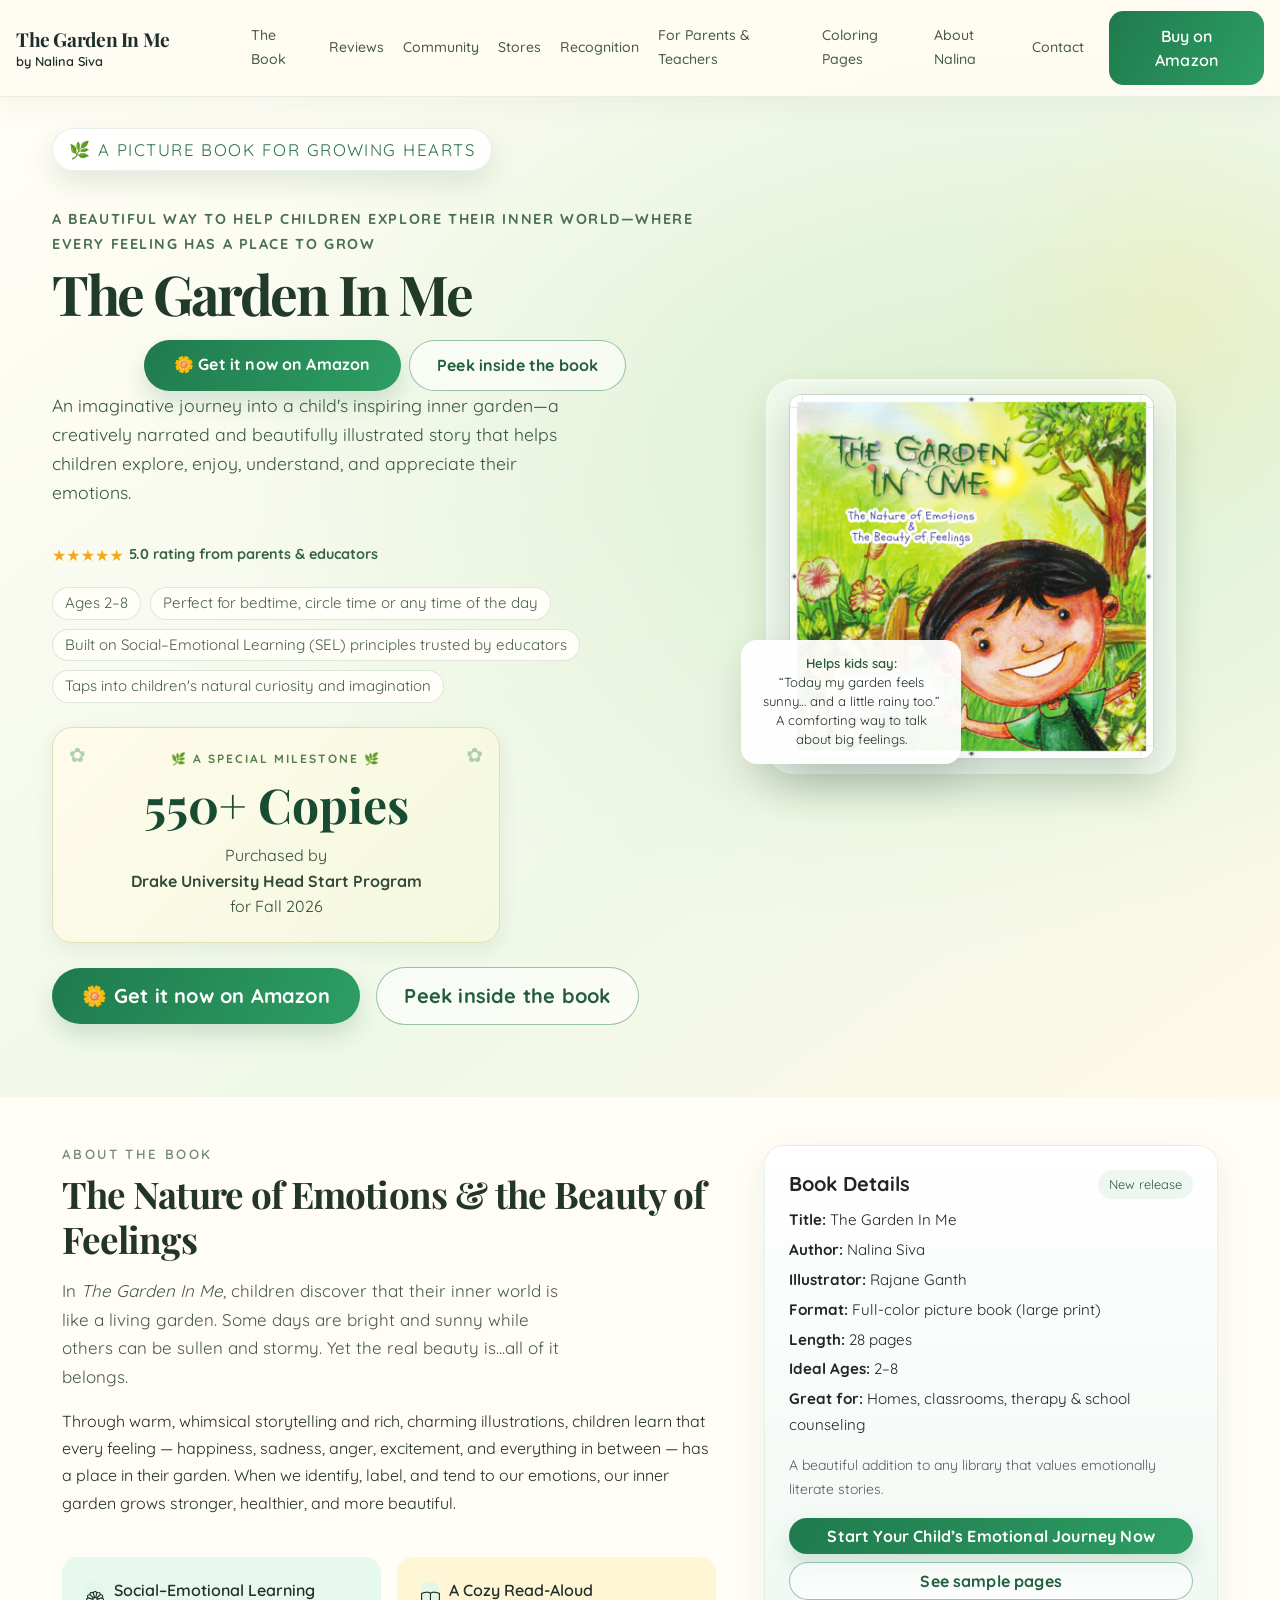
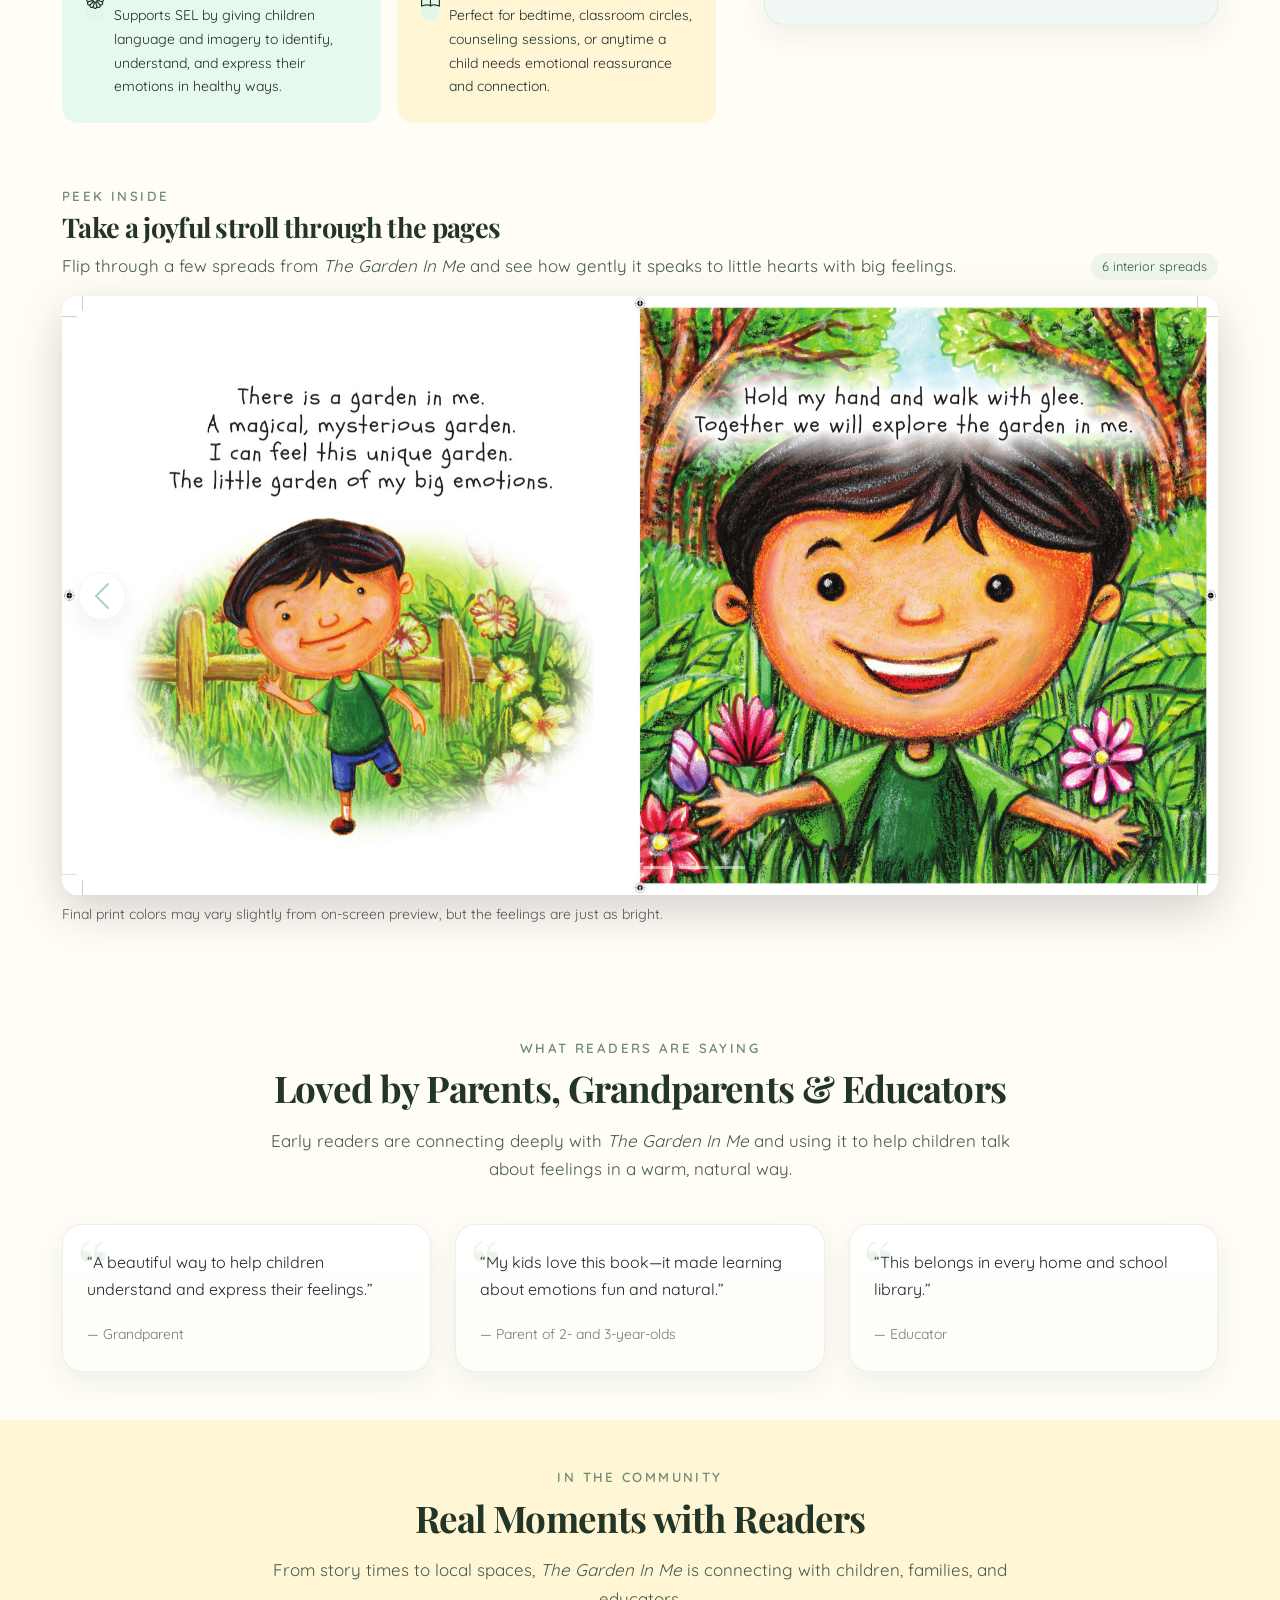
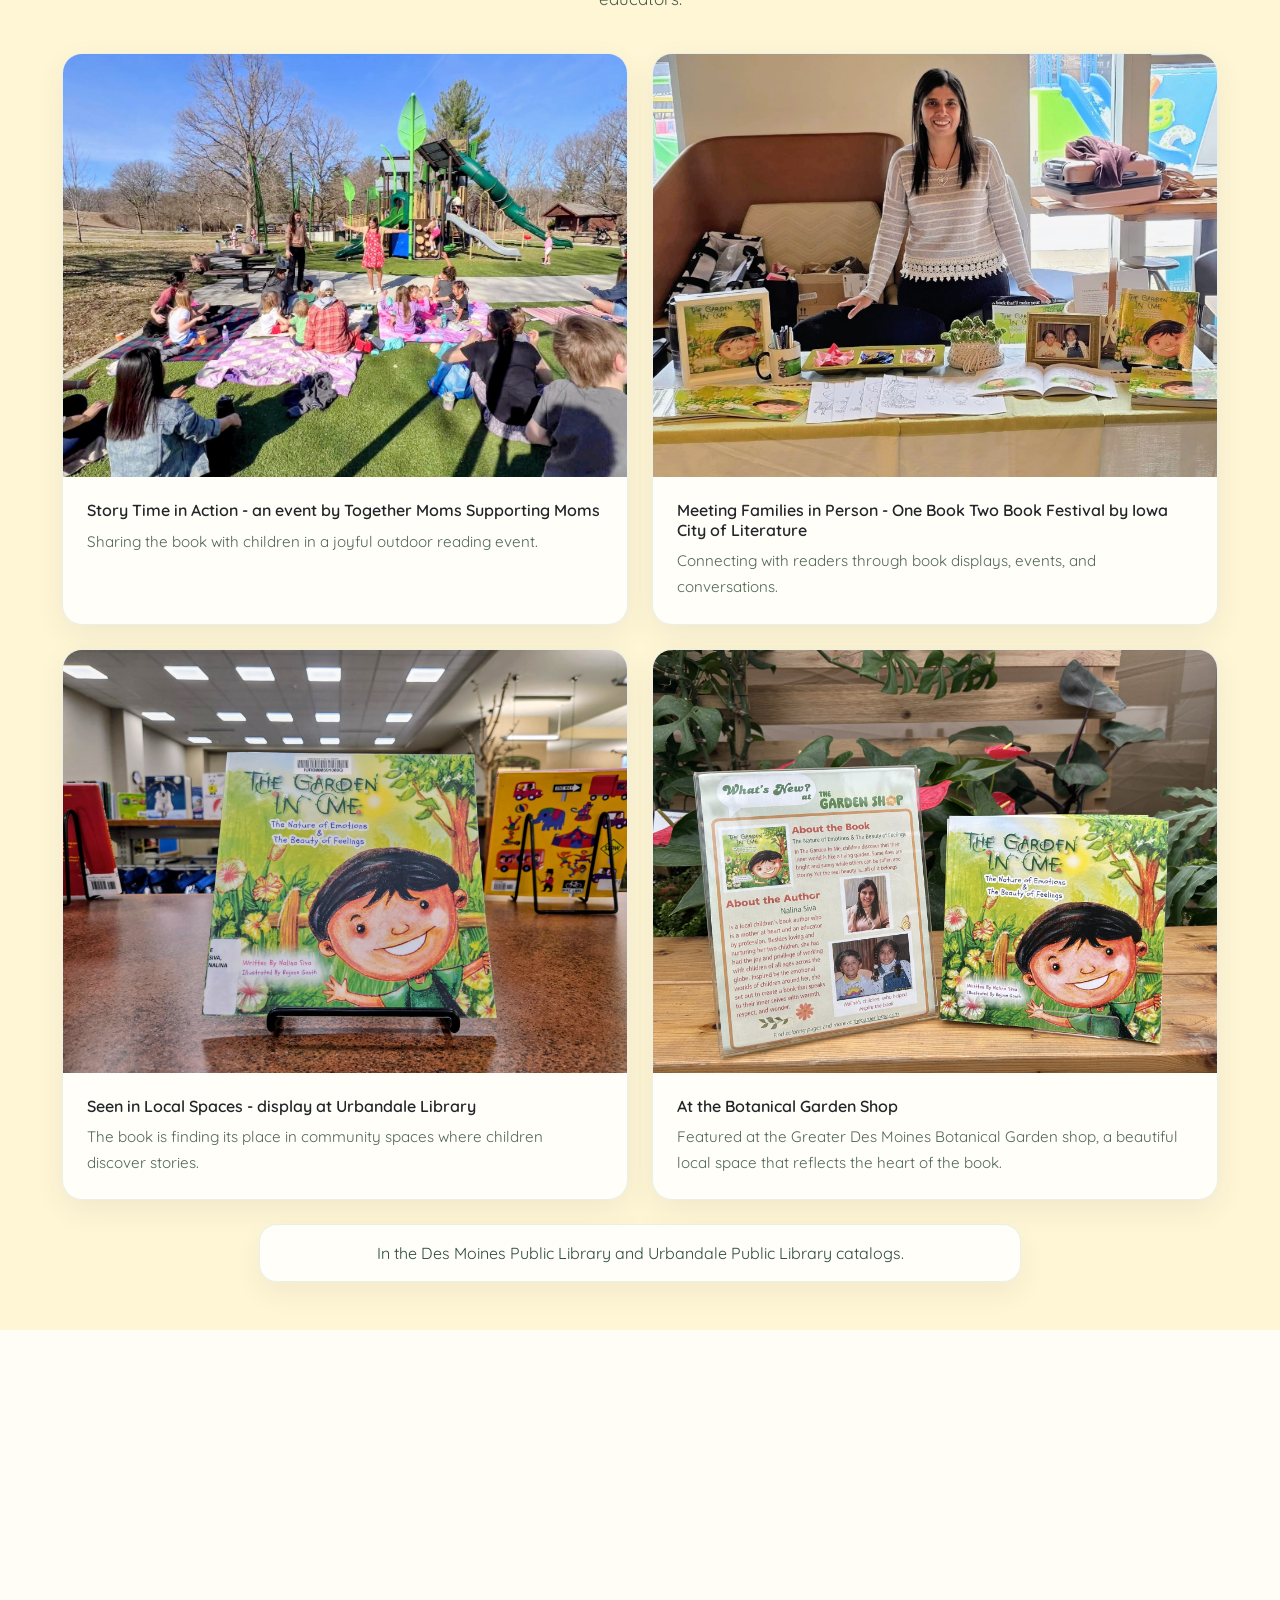
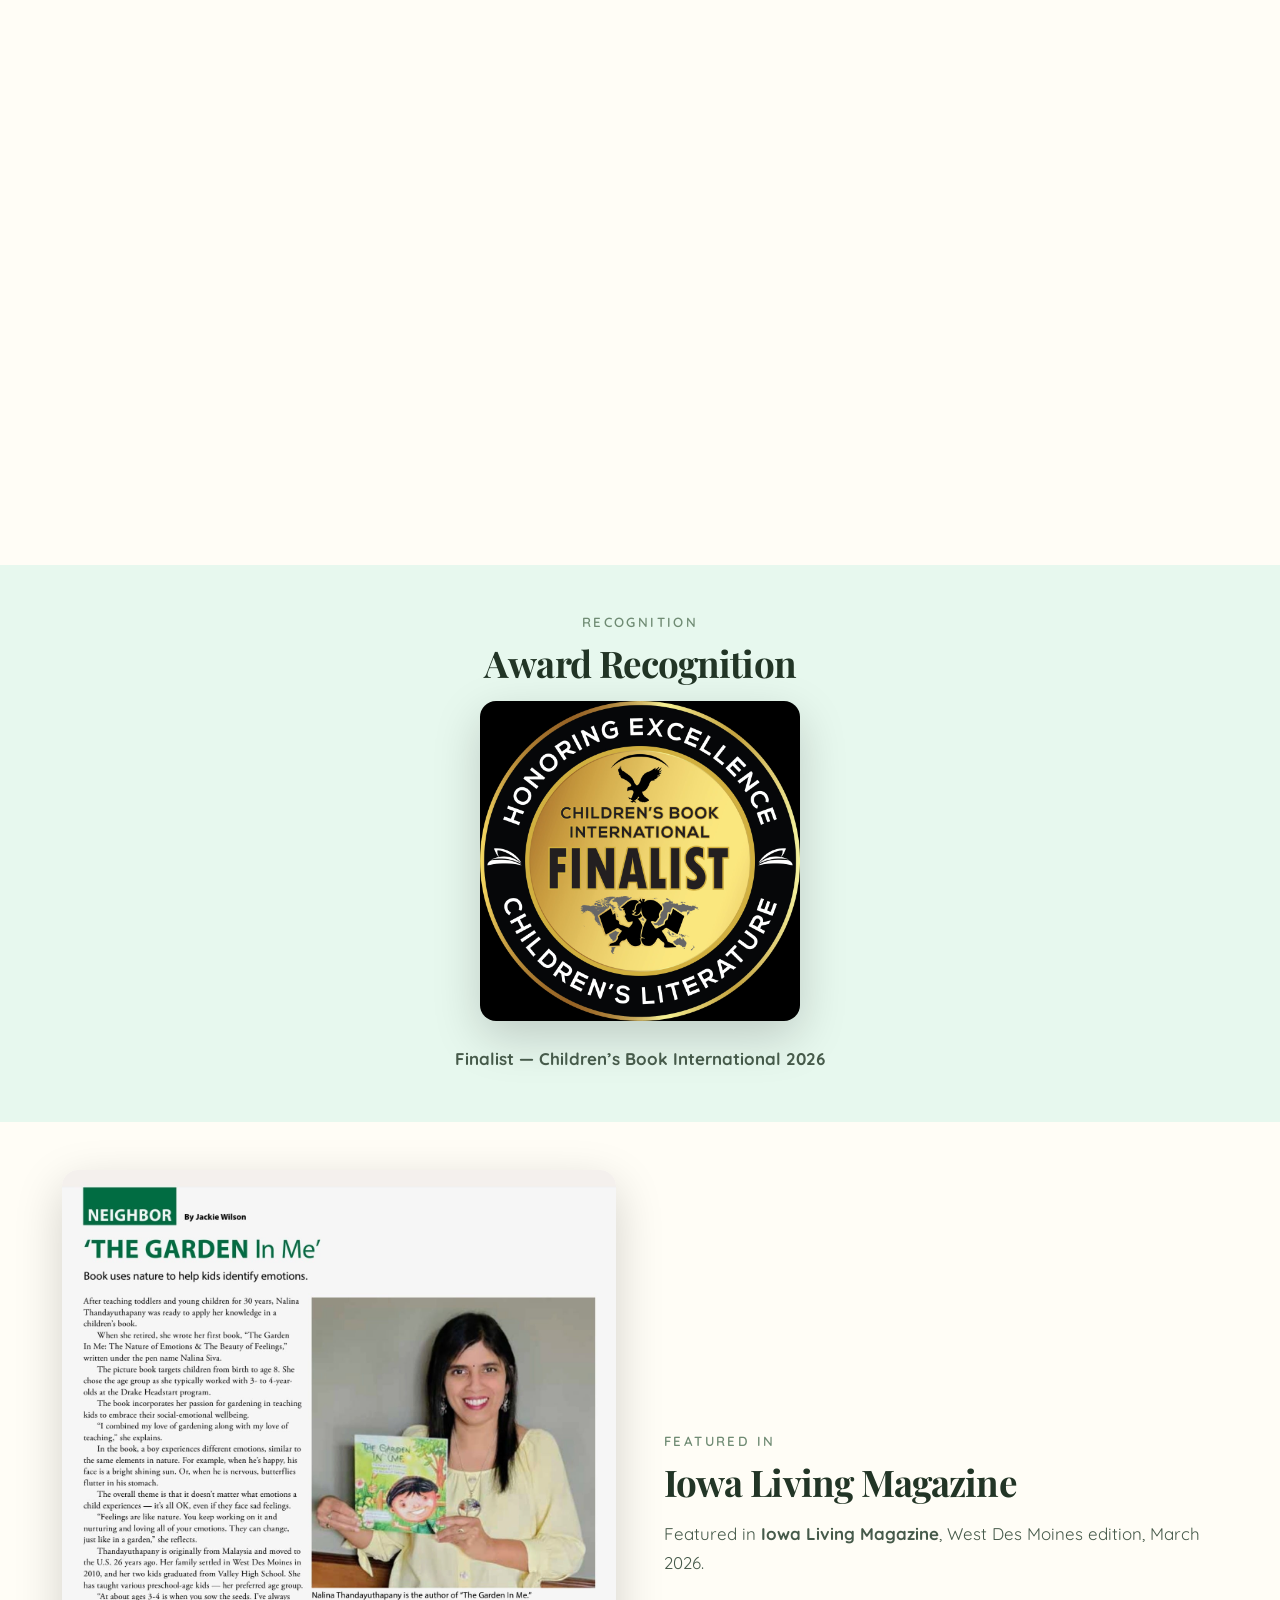
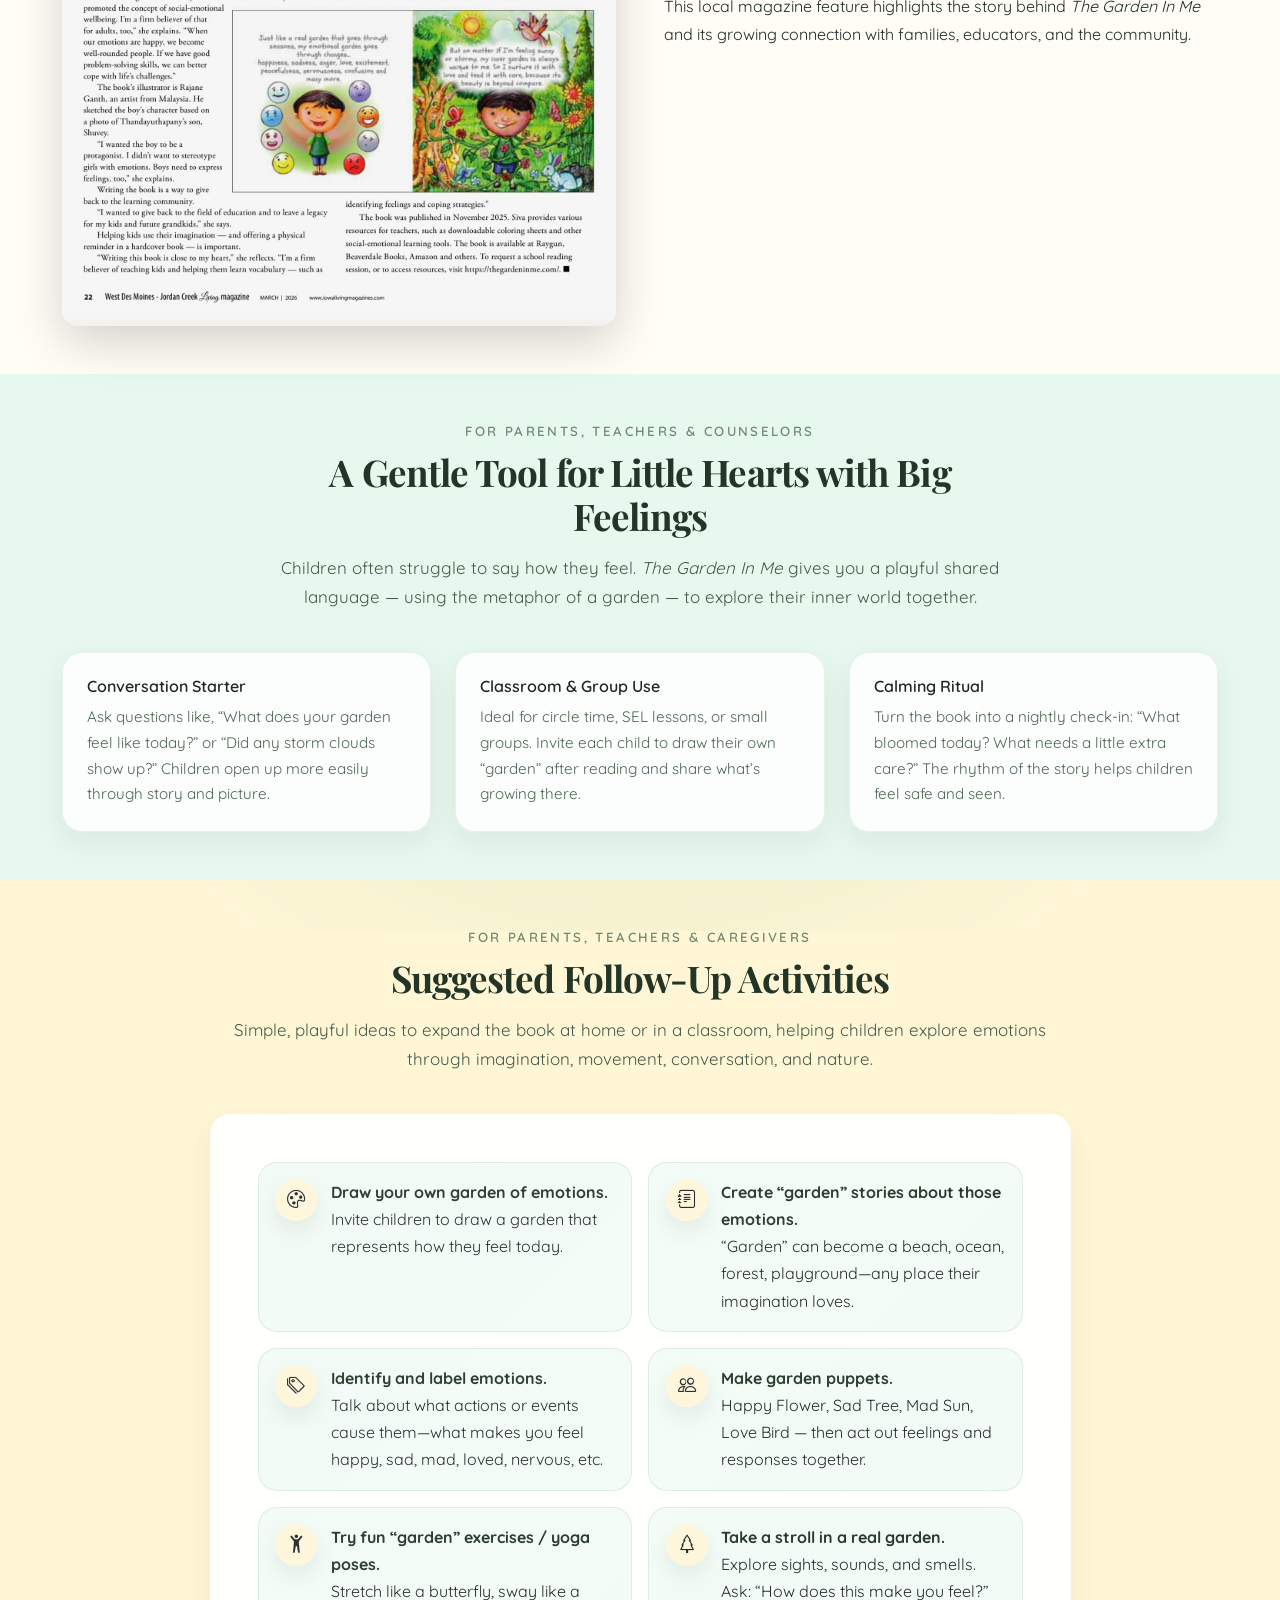
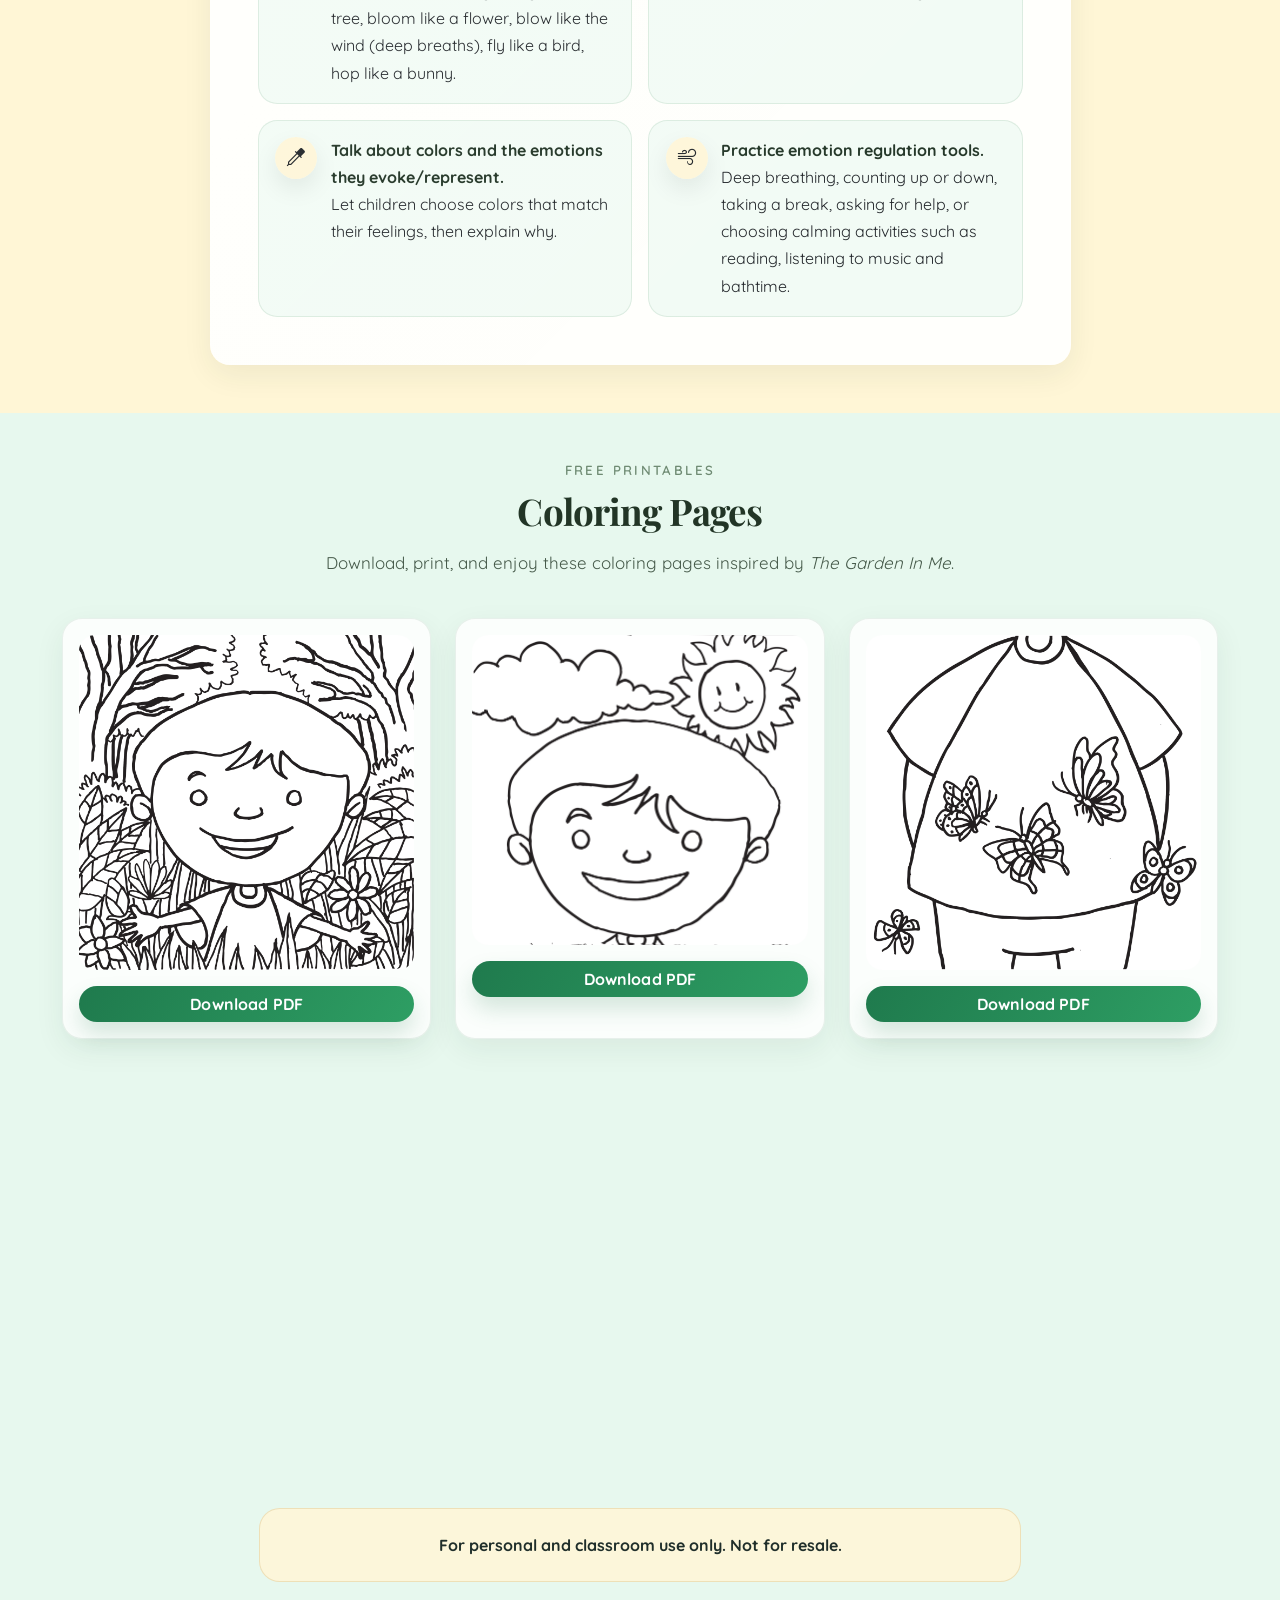
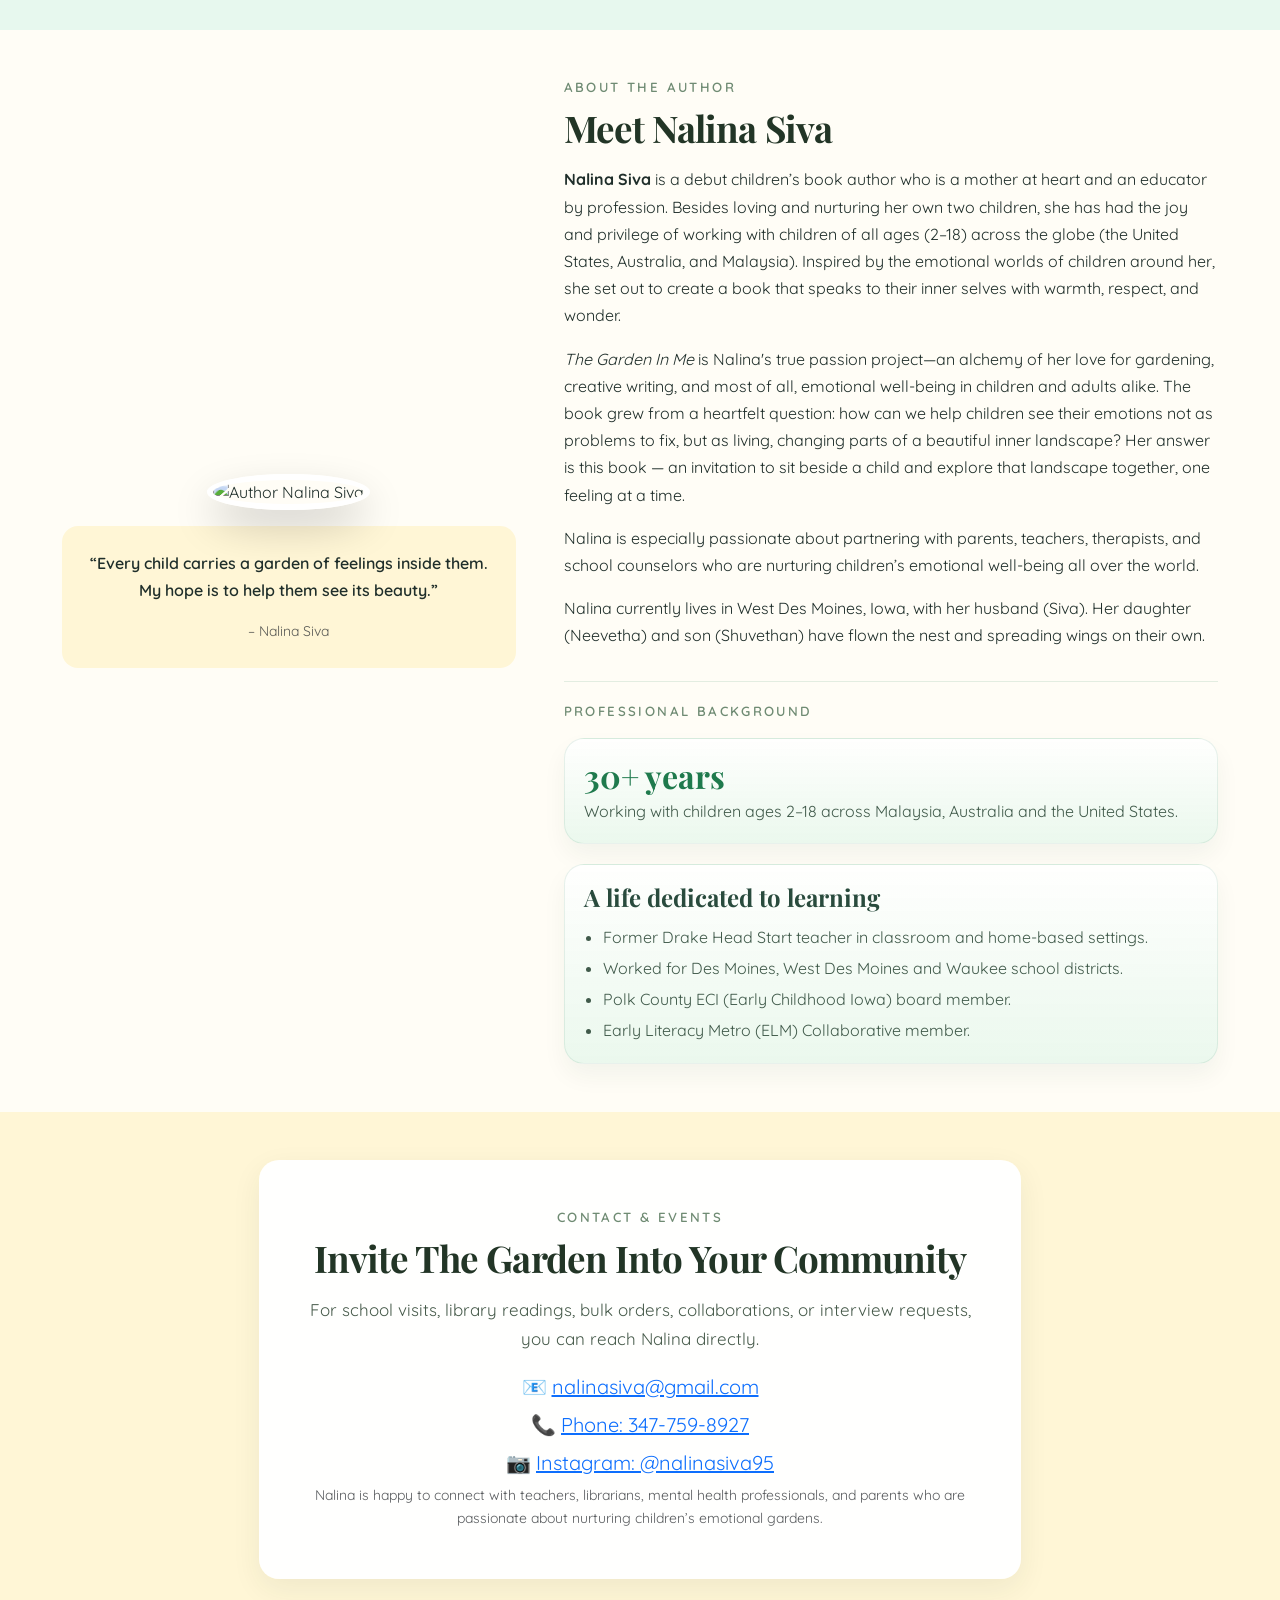
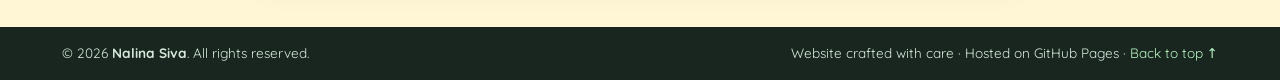
==== commit c04c81b4: "6 PAGE SPREAD UPDATE" ====
--- a/index.html
+++ b/index.html
@@ -132,6 +132,13 @@
             The Garden In Me
           </h1>
 
+          <div class="mobile-hero-cover text-center" aria-label="Original book cover">
+            <img src="img/cover-800.jpg" alt="The Garden In Me book cover" width="800" height="800" fetchpriority="high" decoding="async">
+          </div>
+          <div class="mobile-hero-actions d-flex flex-wrap justify-content-center gap-2">
+            <a href="https://a.co/d/7utg5G7" target="_blank" class="btn btn-success hero-cta-primary">🌼 Get it now on Amazon</a>
+            <a href="#peek-inside" class="btn btn-outline-success hero-cta-secondary">Peek inside the book</a>
+          </div>
           <p class="hero-subtitle mb-3">
             An imaginative journey into a child's inspiring inner garden—a creatively narrated and beautifully
             illustrated story that helps children explore, enjoy, understand, and appreciate their emotions.
@@ -332,88 +339,47 @@
               speaks to little hearts with big feelings.
             </p>
           </div>
-          <span class="badge-soft mt-3 mt-md-0">3 interior spreads</span>
-        </div>
-
-        <div id="peekInsideCarousel" class="carousel slide reveal-on-scroll peek-desktop-carousel" data-bs-ride="carousel">
+          <span class="badge-soft mt-3 mt-md-0">6 interior spreads</span>
+        </div>
+
+        <div id="peekInsideCarousel" class="carousel slide reveal-on-scroll peek-desktop-carousel" data-bs-interval="false" data-bs-touch="true" aria-label="Six original book spreads">
           <div class="carousel-indicators">
-            <button type="button" data-bs-target="#peekInsideCarousel" data-bs-slide-to="0" class="active"
-              aria-current="true" aria-label="Spread 1"></button>
-            <button type="button" data-bs-target="#peekInsideCarousel" data-bs-slide-to="1"
-              aria-label="Spread 2"></button>
-            <button type="button" data-bs-target="#peekInsideCarousel" data-bs-slide-to="2"
-              aria-label="Spread 3"></button>
-          </div>
-
+            <button type="button" data-bs-target="#peekInsideCarousel" data-bs-slide-to="0" class="active" aria-current="true" aria-label="Spread 1"></button>
+            <button type="button" data-bs-target="#peekInsideCarousel" data-bs-slide-to="1" aria-label="Spread 2"></button>
+            <button type="button" data-bs-target="#peekInsideCarousel" data-bs-slide-to="2" aria-label="Spread 3"></button>
+            <button type="button" data-bs-target="#peekInsideCarousel" data-bs-slide-to="3" aria-label="Spread 4"></button>
+            <button type="button" data-bs-target="#peekInsideCarousel" data-bs-slide-to="4" aria-label="Spread 5"></button>
+            <button type="button" data-bs-target="#peekInsideCarousel" data-bs-slide-to="5" aria-label="Spread 6"></button>
+          </div>
           <div class="carousel-inner rounded-4 shadow-lg bg-white">
-            <div class="carousel-item active">
-              <img src="img/peek_spread_1.jpg" class="d-block w-100"
-                alt="Opening spread of The Garden In Me, introducing the magical inner garden of big emotions">
-            </div>
-            <div class="carousel-item">
-              <img src="img/peek_spread_2.jpg" class="d-block w-100"
-                alt="Interior spread showing the child exploring feelings with playful, colorful illustrations">
-            </div>
-            <div class="carousel-item">
-              <img src="img/peek_spread_3.jpg" class="d-block w-100"
-                alt="Interior spread where different emotions appear like flowers and weather in the garden">
-            </div>
-          </div>
-
-          <button class="carousel-control-prev" type="button" data-bs-target="#peekInsideCarousel" data-bs-slide="prev">
-            <span class="carousel-control-prev-icon" aria-hidden="true"></span>
-            <span class="visually-hidden">Previous</span>
-          </button>
-          <button class="carousel-control-next" type="button" data-bs-target="#peekInsideCarousel" data-bs-slide="next">
-            <span class="carousel-control-next-icon" aria-hidden="true"></span>
-            <span class="visually-hidden">Next</span>
-          </button>
-        </div>
-
-        <!-- Mobile-only page-by-page preview: original spreads remain unchanged above. -->
-        <div id="peekMobileCarousel" class="carousel slide peek-mobile-carousel" data-bs-touch="true" data-bs-interval="false" aria-label="Peek inside the book on mobile">
+            <div class="carousel-item active"><img src="img/peek_spread_1.jpg" class="d-block w-100" alt="Original interior book spread 1 of six" loading="lazy" decoding="async"></div>
+            <div class="carousel-item"><img src="img/peek_spread_pdf_4.jpg" class="d-block w-100" alt="Original interior book spread 2 of six" loading="lazy" decoding="async"></div>
+            <div class="carousel-item"><img src="img/peek_spread_pdf_6.jpg" class="d-block w-100" alt="Original interior book spread 3 of six" loading="lazy" decoding="async"></div>
+            <div class="carousel-item"><img src="img/peek_spread_2.jpg" class="d-block w-100" alt="Original interior book spread 4 of six" loading="lazy" decoding="async"></div>
+            <div class="carousel-item"><img src="img/peek_spread_pdf_11.jpg" class="d-block w-100" alt="Original interior book spread 5 of six" loading="lazy" decoding="async"></div>
+            <div class="carousel-item"><img src="img/peek_spread_3.jpg" class="d-block w-100" alt="Original interior book spread 6 of six" loading="lazy" decoding="async"></div>
+          </div>
+          <button class="carousel-control-prev" type="button" data-bs-target="#peekInsideCarousel" data-bs-slide="prev" aria-label="Previous spread"><span class="carousel-control-prev-icon" aria-hidden="true"></span></button>
+          <button class="carousel-control-next" type="button" data-bs-target="#peekInsideCarousel" data-bs-slide="next" aria-label="Next spread"><span class="carousel-control-next-icon" aria-hidden="true"></span></button>
+        </div>
+        <div id="peekMobileCarousel" class="carousel slide peek-mobile-carousel" data-bs-touch="true" data-bs-interval="false" aria-label="Twelve book pages, one page at a time on mobile">
           <div class="carousel-inner">
-            <div class="carousel-item active">
-              <a href="img/peek_spread_1.jpg" target="_blank" rel="noopener" aria-label="Open original full spread 1 in a new tab">
-                <img src="img/peek_spread_1_left.jpg" alt="The Garden In Me preview spread 1, left page" class="d-block w-100" loading="lazy" decoding="async">
-              </a>
-              <p class="peek-page-indicator" aria-hidden="true">1 / 6 · Tap to open full spread</p>
-            </div>
-            <div class="carousel-item">
-              <a href="img/peek_spread_1.jpg" target="_blank" rel="noopener" aria-label="Open original full spread 1 in a new tab">
-                <img src="img/peek_spread_1_right.jpg" alt="The Garden In Me preview spread 1, right page" class="d-block w-100" loading="lazy" decoding="async">
-              </a>
-              <p class="peek-page-indicator" aria-hidden="true">2 / 6 · Tap to open full spread</p>
-            </div>
-            <div class="carousel-item">
-              <a href="img/peek_spread_2.jpg" target="_blank" rel="noopener" aria-label="Open original full spread 2 in a new tab">
-                <img src="img/peek_spread_2_left.jpg" alt="The Garden In Me preview spread 2, left page" class="d-block w-100" loading="lazy" decoding="async">
-              </a>
-              <p class="peek-page-indicator" aria-hidden="true">3 / 6 · Tap to open full spread</p>
-            </div>
-            <div class="carousel-item">
-              <a href="img/peek_spread_2.jpg" target="_blank" rel="noopener" aria-label="Open original full spread 2 in a new tab">
-                <img src="img/peek_spread_2_right.jpg" alt="The Garden In Me preview spread 2, right page" class="d-block w-100" loading="lazy" decoding="async">
-              </a>
-              <p class="peek-page-indicator" aria-hidden="true">4 / 6 · Tap to open full spread</p>
-            </div>
-            <div class="carousel-item">
-              <a href="img/peek_spread_3.jpg" target="_blank" rel="noopener" aria-label="Open original full spread 3 in a new tab">
-                <img src="img/peek_spread_3_left.jpg" alt="The Garden In Me preview spread 3, left page" class="d-block w-100" loading="lazy" decoding="async">
-              </a>
-              <p class="peek-page-indicator" aria-hidden="true">5 / 6 · Tap to open full spread</p>
-            </div>
-            <div class="carousel-item">
-              <a href="img/peek_spread_3.jpg" target="_blank" rel="noopener" aria-label="Open original full spread 3 in a new tab">
-                <img src="img/peek_spread_3_right.jpg" alt="The Garden In Me preview spread 3, right page" class="d-block w-100" loading="lazy" decoding="async">
-              </a>
-              <p class="peek-page-indicator" aria-hidden="true">6 / 6 · Tap to open full spread</p>
-            </div>
+            <div class="carousel-item active"><a href="img/peek_spread_1.jpg" target="_blank" rel="noopener" aria-label="Open complete original spread 1"><img src="img/peek_spread_1_left.jpg" alt="Original book preview page 1 of twelve" class="d-block w-100" loading="lazy" decoding="async"></a><p class="peek-page-indicator">1 / 12 · Tap to open full spread</p></div>
+            <div class="carousel-item"><a href="img/peek_spread_1.jpg" target="_blank" rel="noopener" aria-label="Open complete original spread 1"><img src="img/peek_spread_1_right.jpg" alt="Original book preview page 2 of twelve" class="d-block w-100" loading="lazy" decoding="async"></a><p class="peek-page-indicator">2 / 12 · Tap to open full spread</p></div>
+            <div class="carousel-item"><a href="img/peek_spread_pdf_4.jpg" target="_blank" rel="noopener" aria-label="Open complete original spread 2"><img src="img/peek_spread_pdf_4_left.jpg" alt="Original book preview page 3 of twelve" class="d-block w-100" loading="lazy" decoding="async"></a><p class="peek-page-indicator">3 / 12 · Tap to open full spread</p></div>
+            <div class="carousel-item"><a href="img/peek_spread_pdf_4.jpg" target="_blank" rel="noopener" aria-label="Open complete original spread 2"><img src="img/peek_spread_pdf_4_right.jpg" alt="Original book preview page 4 of twelve" class="d-block w-100" loading="lazy" decoding="async"></a><p class="peek-page-indicator">4 / 12 · Tap to open full spread</p></div>
+            <div class="carousel-item"><a href="img/peek_spread_pdf_6.jpg" target="_blank" rel="noopener" aria-label="Open complete original spread 3"><img src="img/peek_spread_pdf_6_left.jpg" alt="Original book preview page 5 of twelve" class="d-block w-100" loading="lazy" decoding="async"></a><p class="peek-page-indicator">5 / 12 · Tap to open full spread</p></div>
+            <div class="carousel-item"><a href="img/peek_spread_pdf_6.jpg" target="_blank" rel="noopener" aria-label="Open complete original spread 3"><img src="img/peek_spread_pdf_6_right.jpg" alt="Original book preview page 6 of twelve" class="d-block w-100" loading="lazy" decoding="async"></a><p class="peek-page-indicator">6 / 12 · Tap to open full spread</p></div>
+            <div class="carousel-item"><a href="img/peek_spread_2.jpg" target="_blank" rel="noopener" aria-label="Open complete original spread 4"><img src="img/peek_spread_2_left.jpg" alt="Original book preview page 7 of twelve" class="d-block w-100" loading="lazy" decoding="async"></a><p class="peek-page-indicator">7 / 12 · Tap to open full spread</p></div>
+            <div class="carousel-item"><a href="img/peek_spread_2.jpg" target="_blank" rel="noopener" aria-label="Open complete original spread 4"><img src="img/peek_spread_2_right.jpg" alt="Original book preview page 8 of twelve" class="d-block w-100" loading="lazy" decoding="async"></a><p class="peek-page-indicator">8 / 12 · Tap to open full spread</p></div>
+            <div class="carousel-item"><a href="img/peek_spread_pdf_11.jpg" target="_blank" rel="noopener" aria-label="Open complete original spread 5"><img src="img/peek_spread_pdf_11_left.jpg" alt="Original book preview page 9 of twelve" class="d-block w-100" loading="lazy" decoding="async"></a><p class="peek-page-indicator">9 / 12 · Tap to open full spread</p></div>
+            <div class="carousel-item"><a href="img/peek_spread_pdf_11.jpg" target="_blank" rel="noopener" aria-label="Open complete original spread 5"><img src="img/peek_spread_pdf_11_right.jpg" alt="Original book preview page 10 of twelve" class="d-block w-100" loading="lazy" decoding="async"></a><p class="peek-page-indicator">10 / 12 · Tap to open full spread</p></div>
+            <div class="carousel-item"><a href="img/peek_spread_3.jpg" target="_blank" rel="noopener" aria-label="Open complete original spread 6"><img src="img/peek_spread_3_left.jpg" alt="Original book preview page 11 of twelve" class="d-block w-100" loading="lazy" decoding="async"></a><p class="peek-page-indicator">11 / 12 · Tap to open full spread</p></div>
+            <div class="carousel-item"><a href="img/peek_spread_3.jpg" target="_blank" rel="noopener" aria-label="Open complete original spread 6"><img src="img/peek_spread_3_right.jpg" alt="Original book preview page 12 of twelve" class="d-block w-100" loading="lazy" decoding="async"></a><p class="peek-page-indicator">12 / 12 · Tap to open full spread</p></div>
           </div>
           <button class="carousel-control-prev" type="button" data-bs-target="#peekMobileCarousel" data-bs-slide="prev" aria-label="Previous page"><span class="carousel-control-prev-icon" aria-hidden="true"></span></button>
           <button class="carousel-control-next" type="button" data-bs-target="#peekMobileCarousel" data-bs-slide="next" aria-label="Next page"><span class="carousel-control-next-icon" aria-hidden="true"></span></button>
         </div>
-
         <p class="small text-muted mt-2">
           Final print colors may vary slightly from on-screen preview, but the feelings are just as bright.
         </p>
--- a/css/styles.css
+++ b/css/styles.css
@@ -1366,3 +1366,41 @@
 @media (prefers-reduced-motion: reduce) {
   .reveal-on-scroll { opacity: 1 !important; transform: none !important; }
 }
+
+/* V2: first-screen composition, original artwork and wording preserved */
+.mobile-hero-cover,.mobile-hero-actions {display:none;}
+@media (min-width: 992px) {
+ .hero-grid > .col-lg-6:first-child {width:58.333333%;}
+ .hero-grid > .col-lg-6:last-child {width:41.666667%; align-self:center;}
+ .hero-title {font-size:clamp(3rem,4.3vw,4.3rem); letter-spacing:-.045em;}
+ .hero-cover {width:min(100%,365px);}
+ .hero-floating-card {left:-25px;bottom:10px;}
+}
+@media (max-width: 991.98px) {
+ .hero-grid > div:first-child {display:flex;flex-direction:column;align-items:center;}
+ .hero-grid > div:last-child {display:none !important;}
+ .mobile-hero-cover {display:block;order:3;margin:8px 0 14px;width:100%;}
+ .mobile-hero-cover img {width:min(60vw,240px);height:auto;max-width:100%;border-radius:12px;box-shadow:0 12px 35px rgba(25,80,42,.18);}
+ .mobile-hero-actions {display:flex;order:4;margin:0 0 18px;}
+ .hero-badge {order:0;}
+ .hero-tagline {order:1;}
+ .hero-title {order:2;}
+ .hero-subtitle {order:5;}
+ .hero-rating {order:6;}
+ .hero-pill {order:7;}
+ .hero-milestone {order:8;}
+ .hero {padding-top:84px;padding-bottom:30px;}
+ .hero-tagline {margin-top:0!important;}
+ .hero-title {margin-top:6px!important;margin-bottom:8px!important;}
+ .hero .hero-subtitle {margin-top:4px;}
+ .hero .mobile-hero-actions .btn {padding:10px 14px;font-size:.84rem;}
+}
+@media (max-width: 575.98px) {
+ .hero-badge {font-size:.66rem;padding:.42rem .65rem;letter-spacing:.08em;}
+ .hero-tagline {font-size:.82rem;line-height:1.4;}
+ .hero-title {font-size:clamp(2.2rem,8vw,2.9rem);}
+ .mobile-hero-cover img {width:min(58vw,230px);}
+ .hero .container,.container {max-width:100%;}
+ html,body {overflow-x:clip;}
+ .peek-mobile-carousel .carousel-item img {object-fit:contain;aspect-ratio:auto;height:auto;}
+}
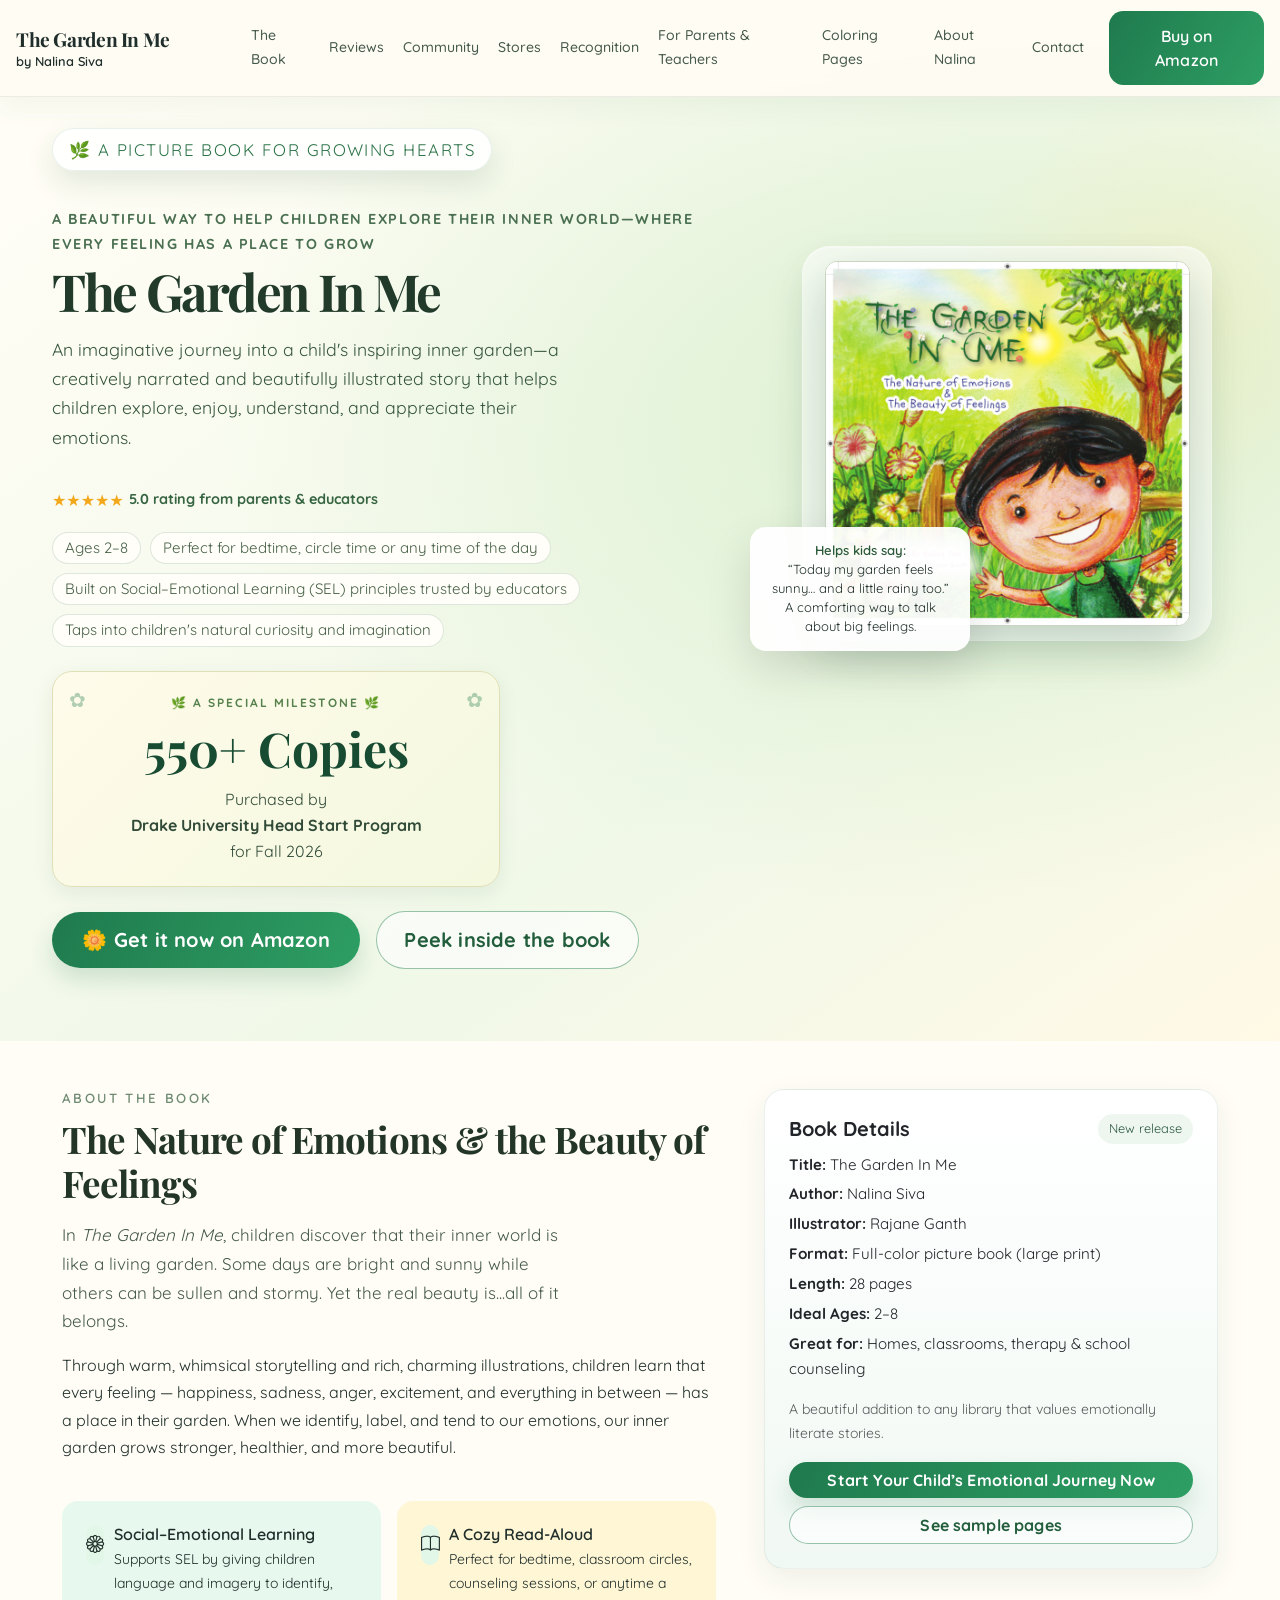
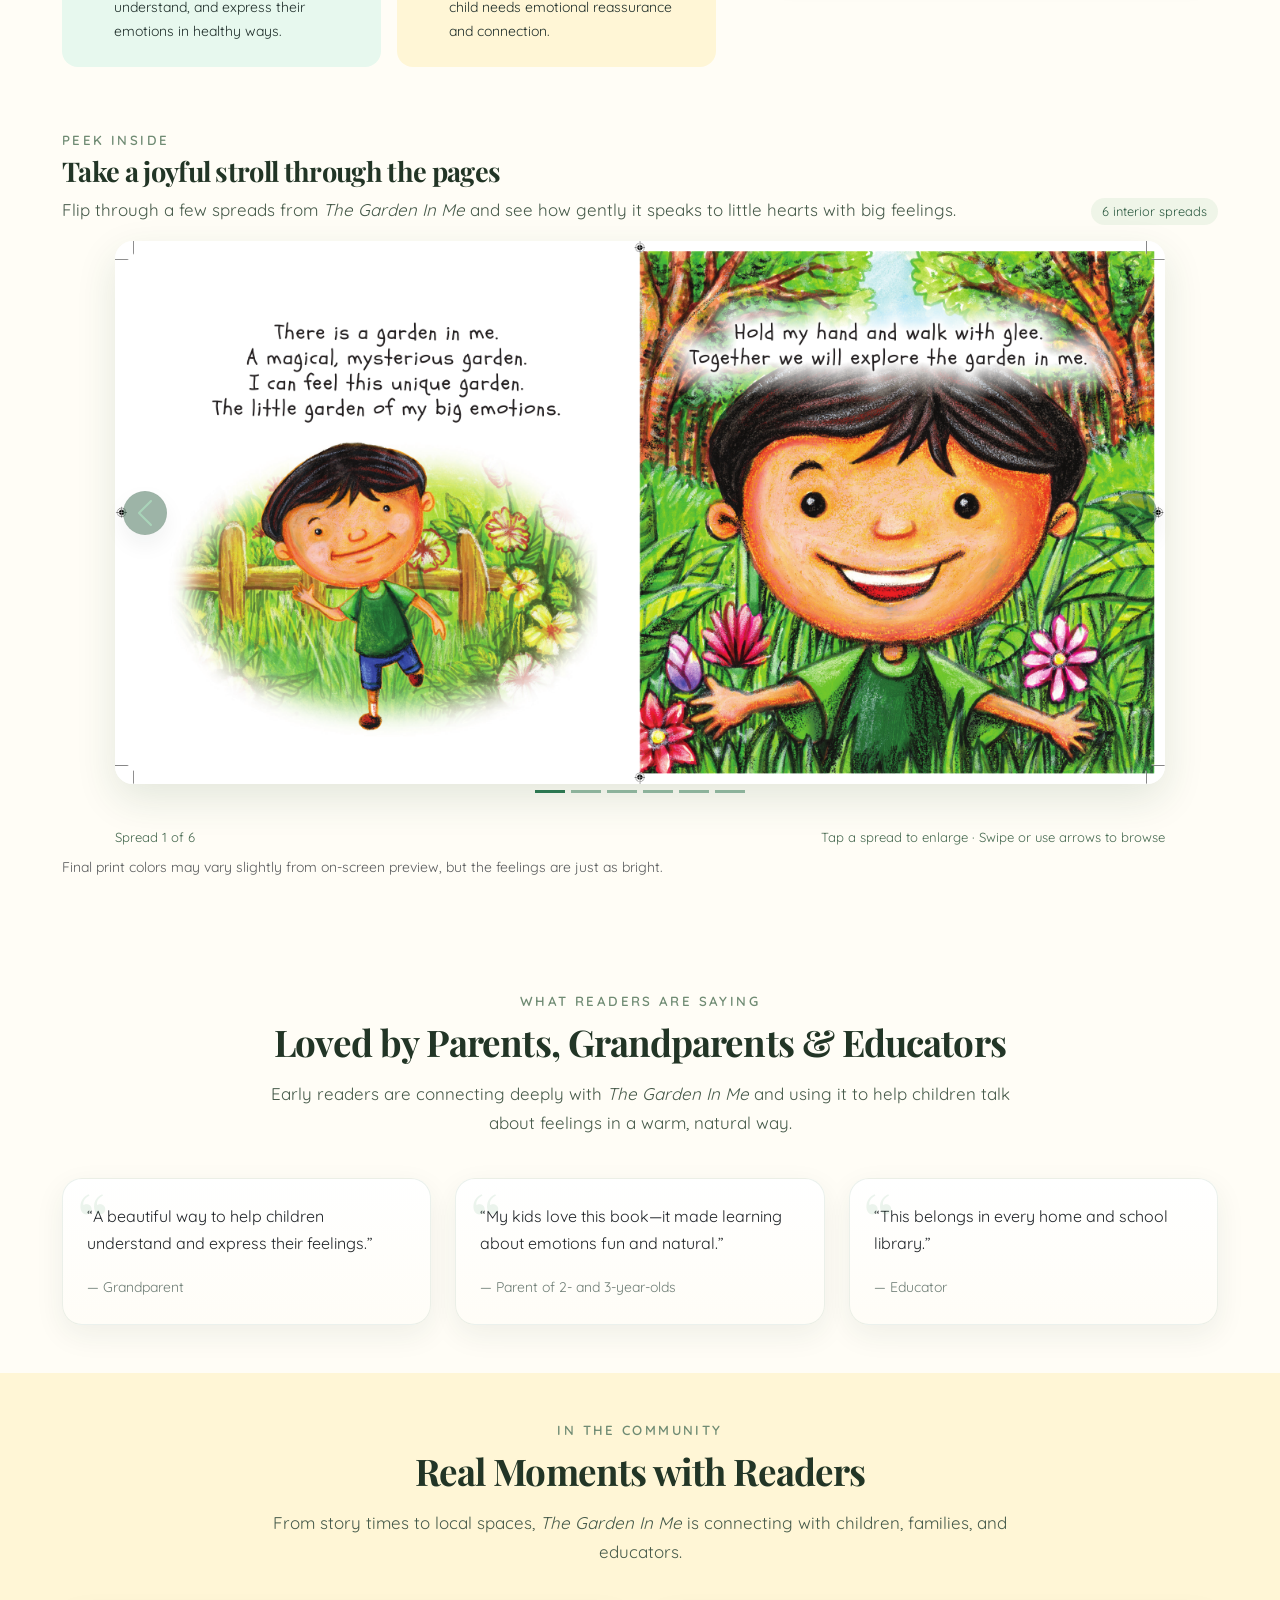
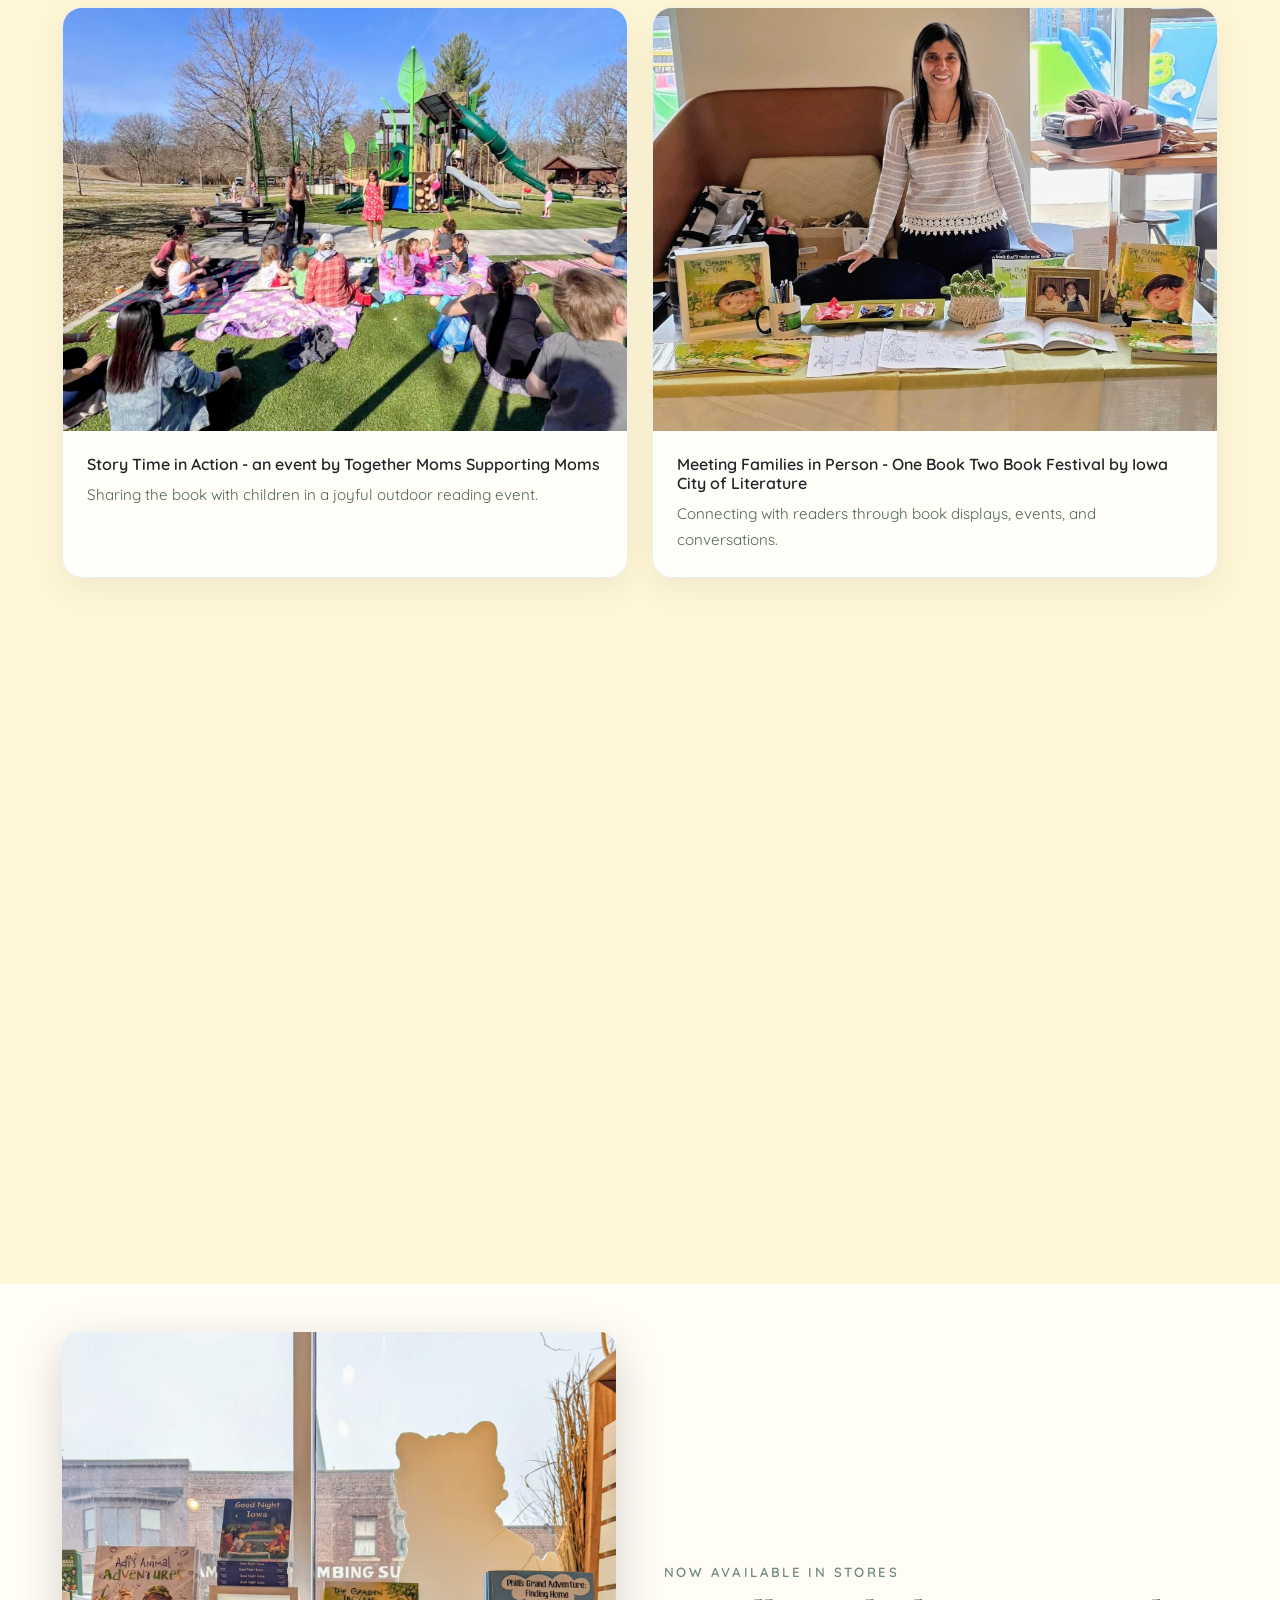
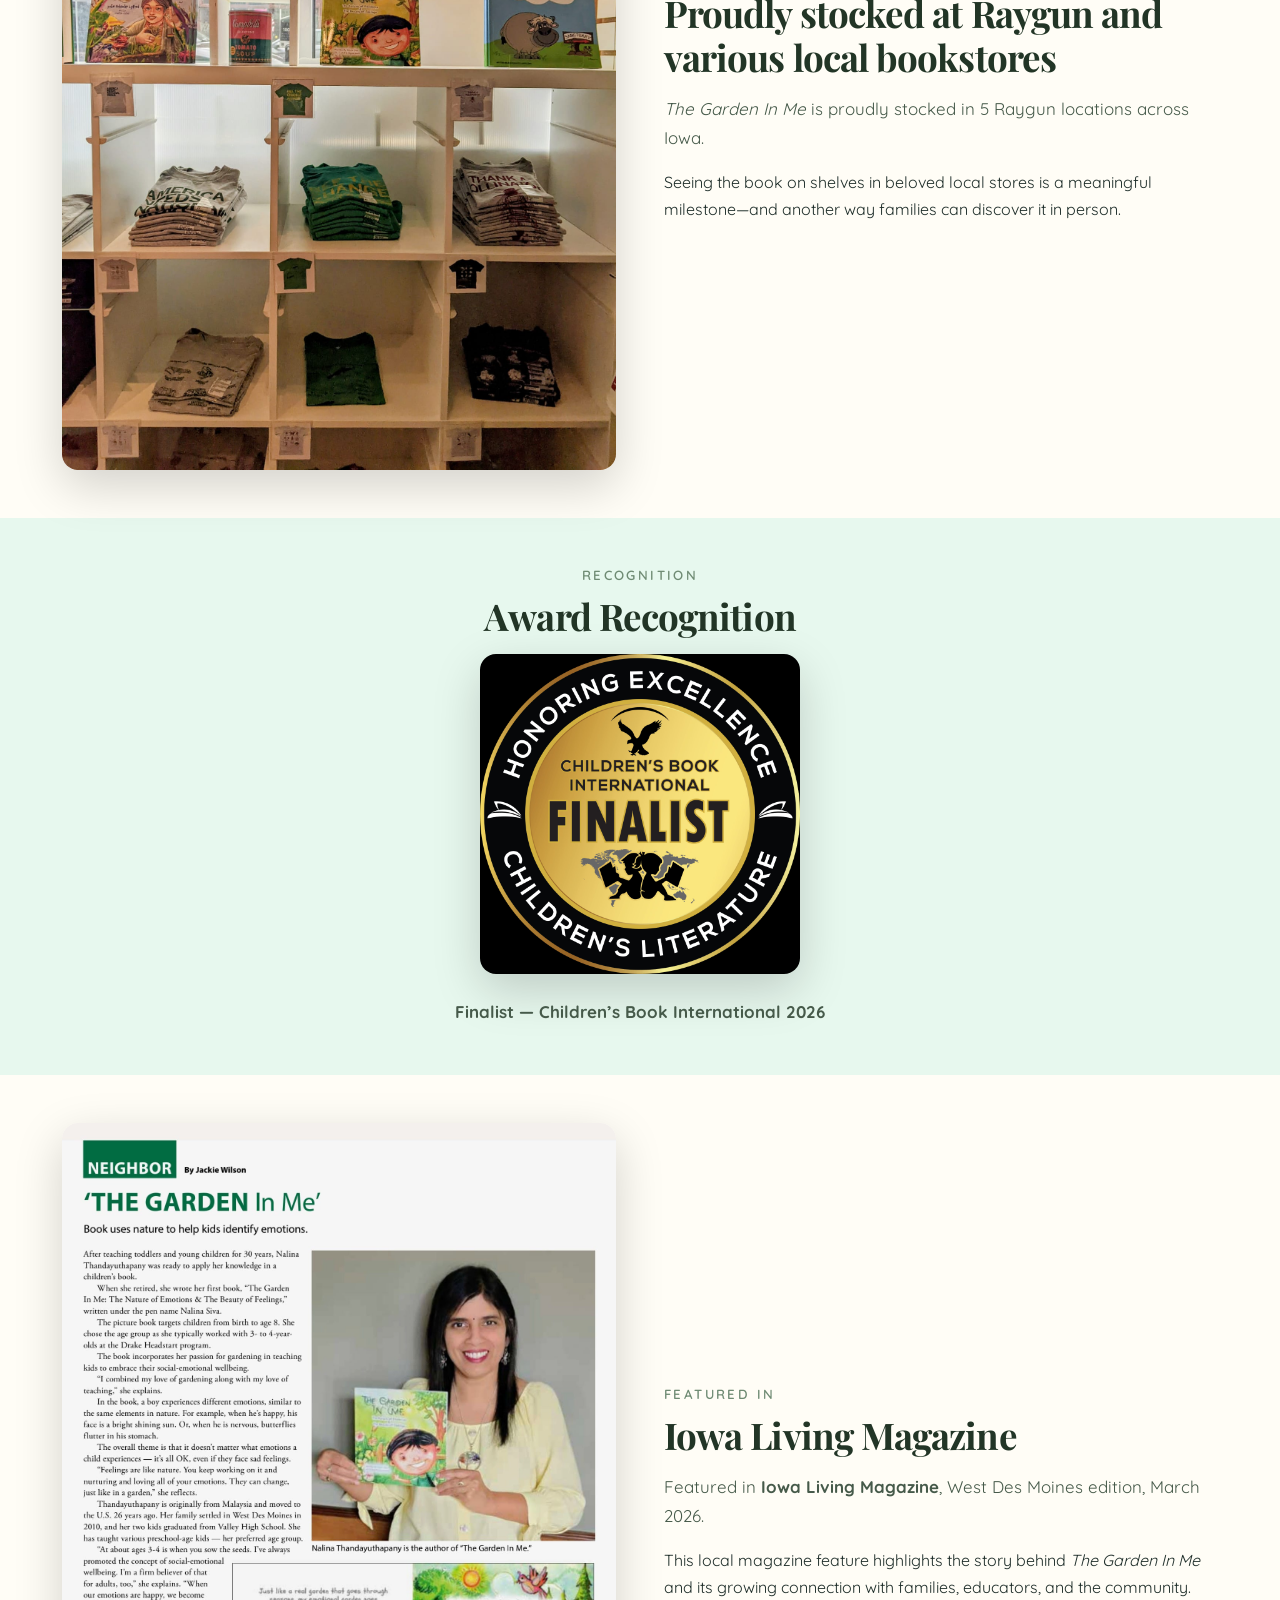
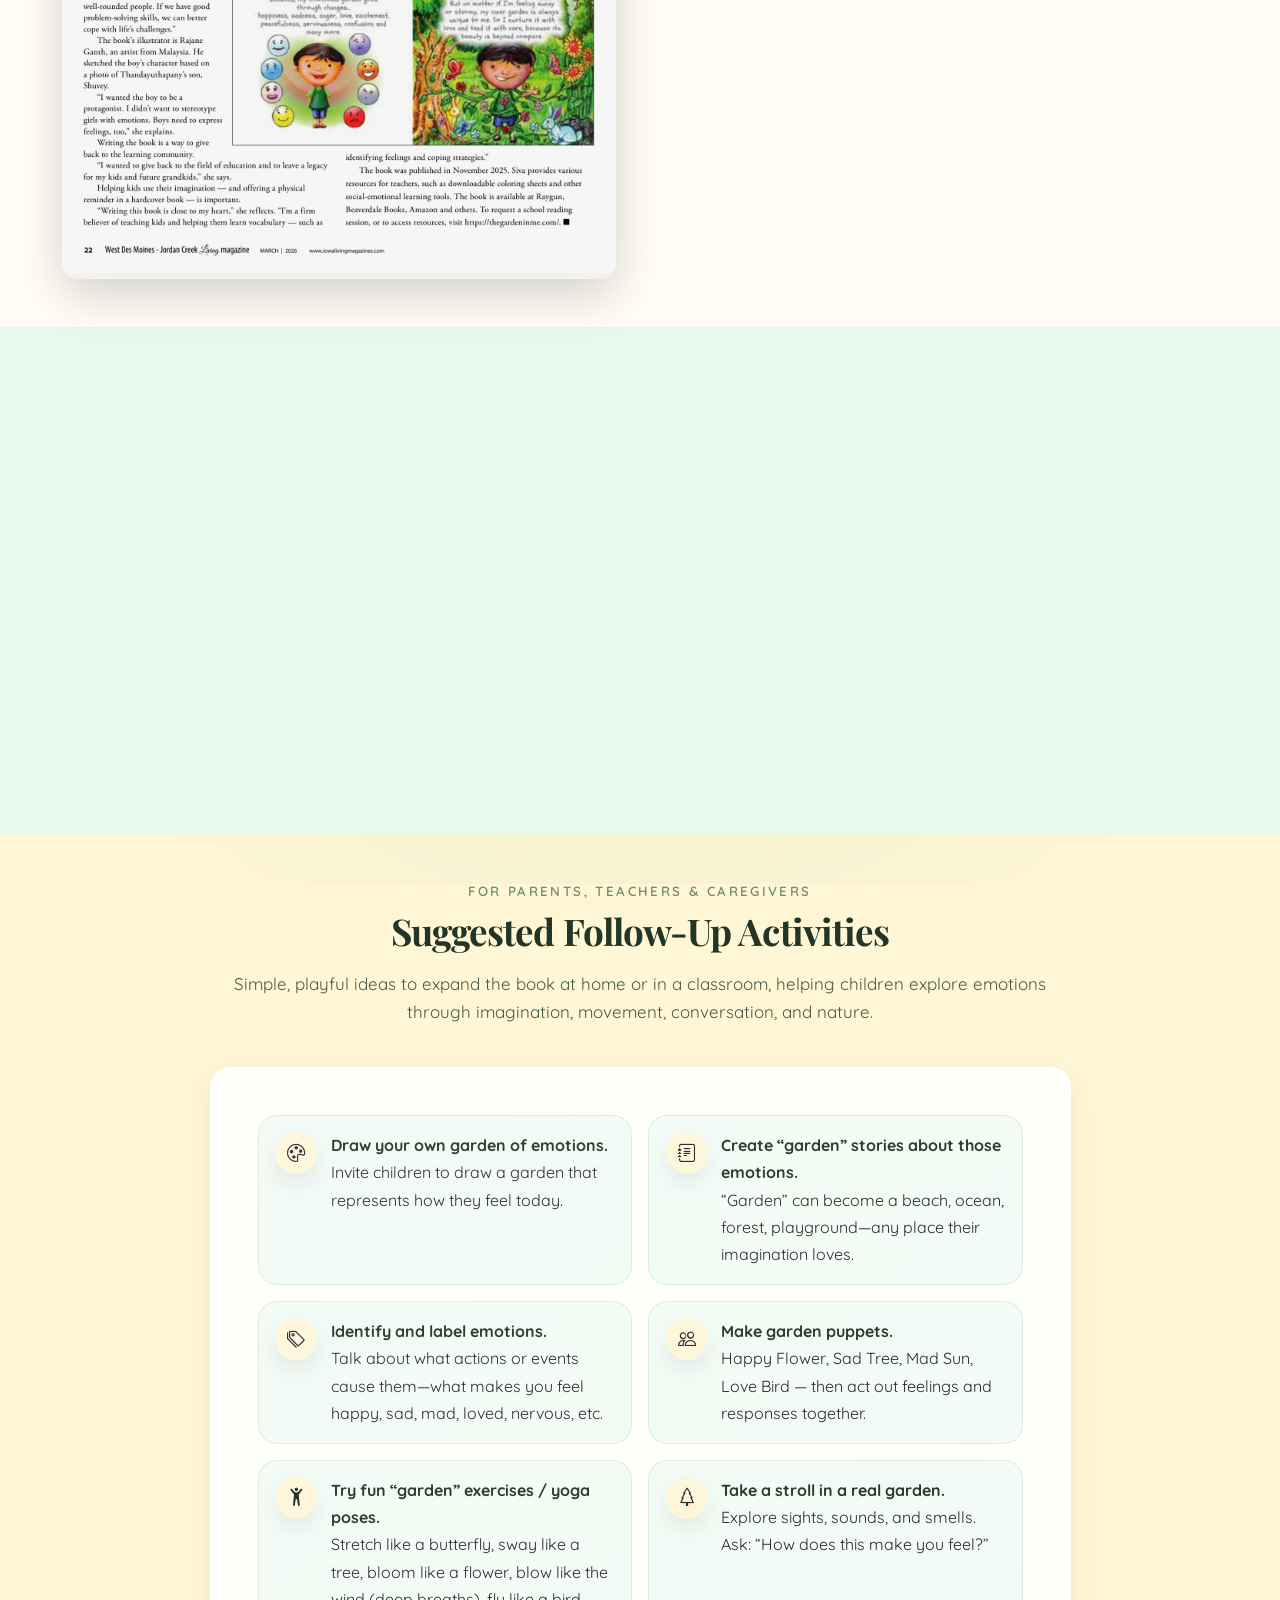
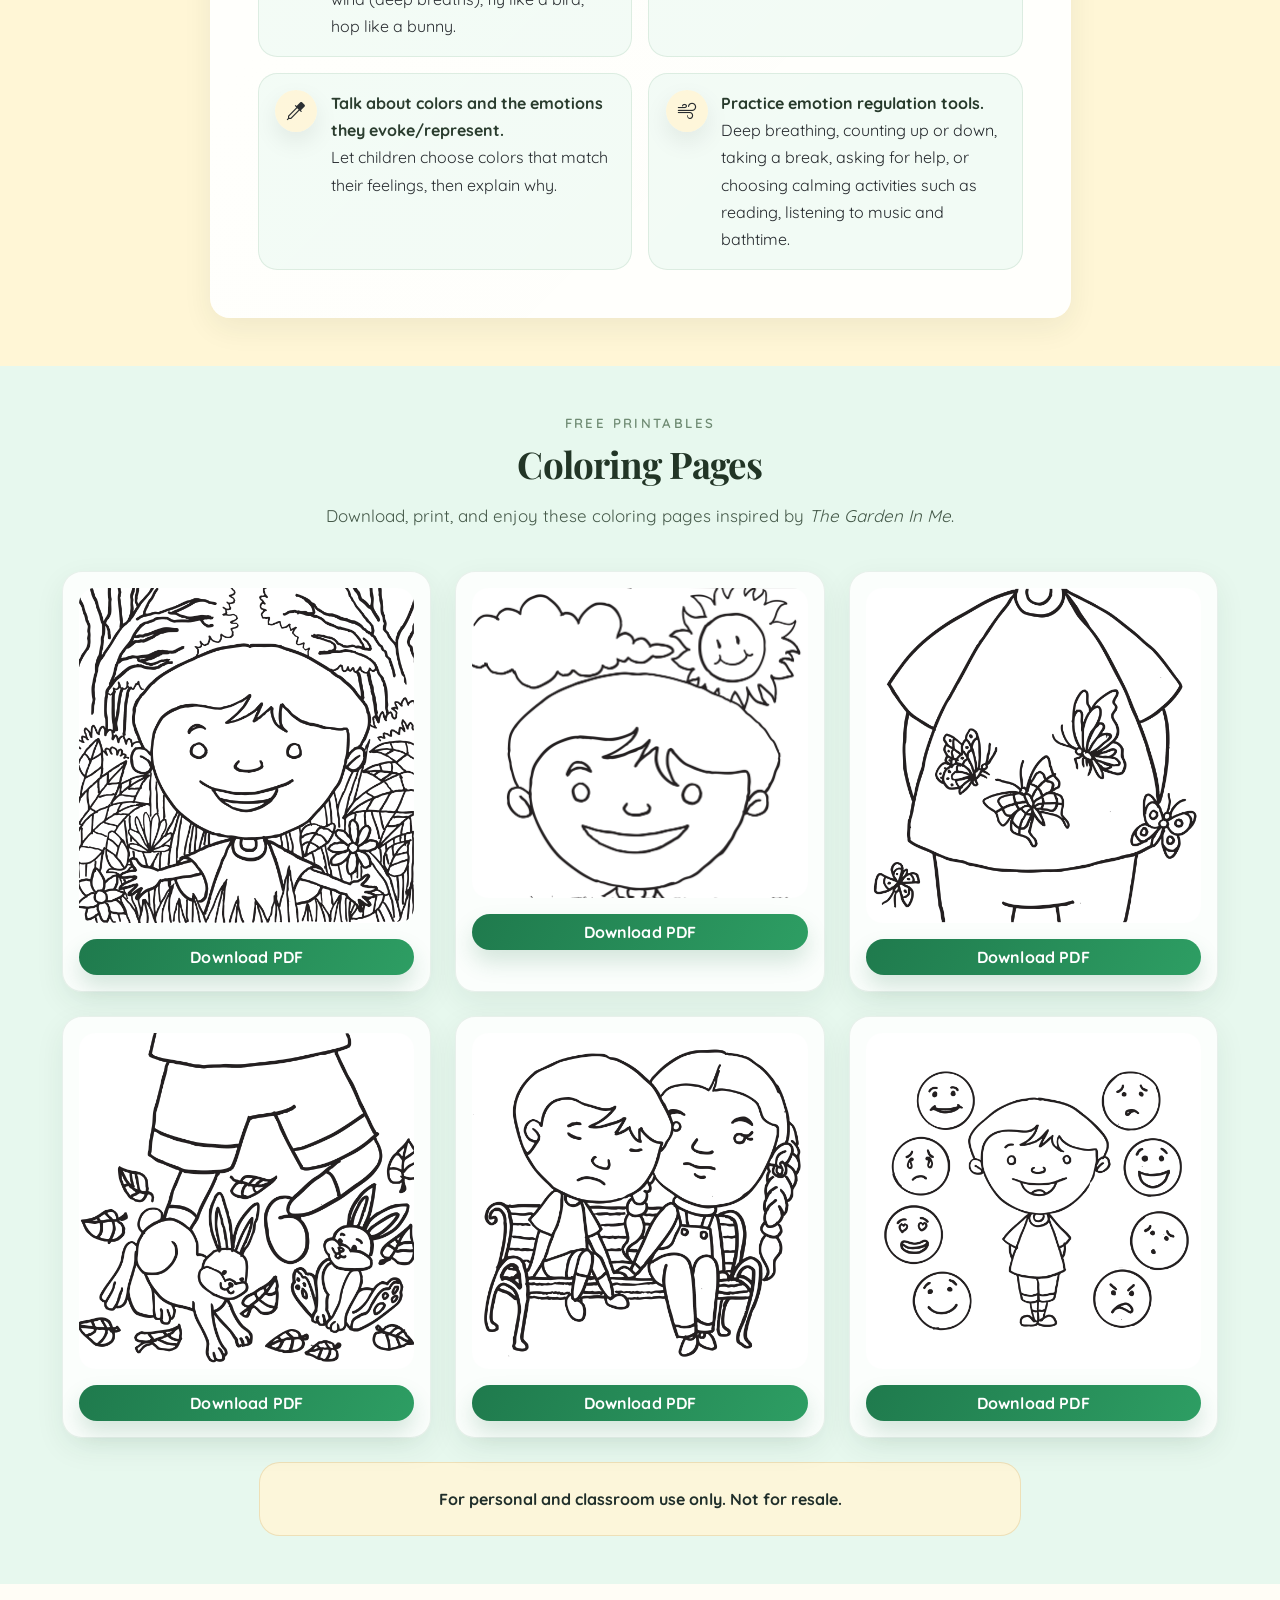
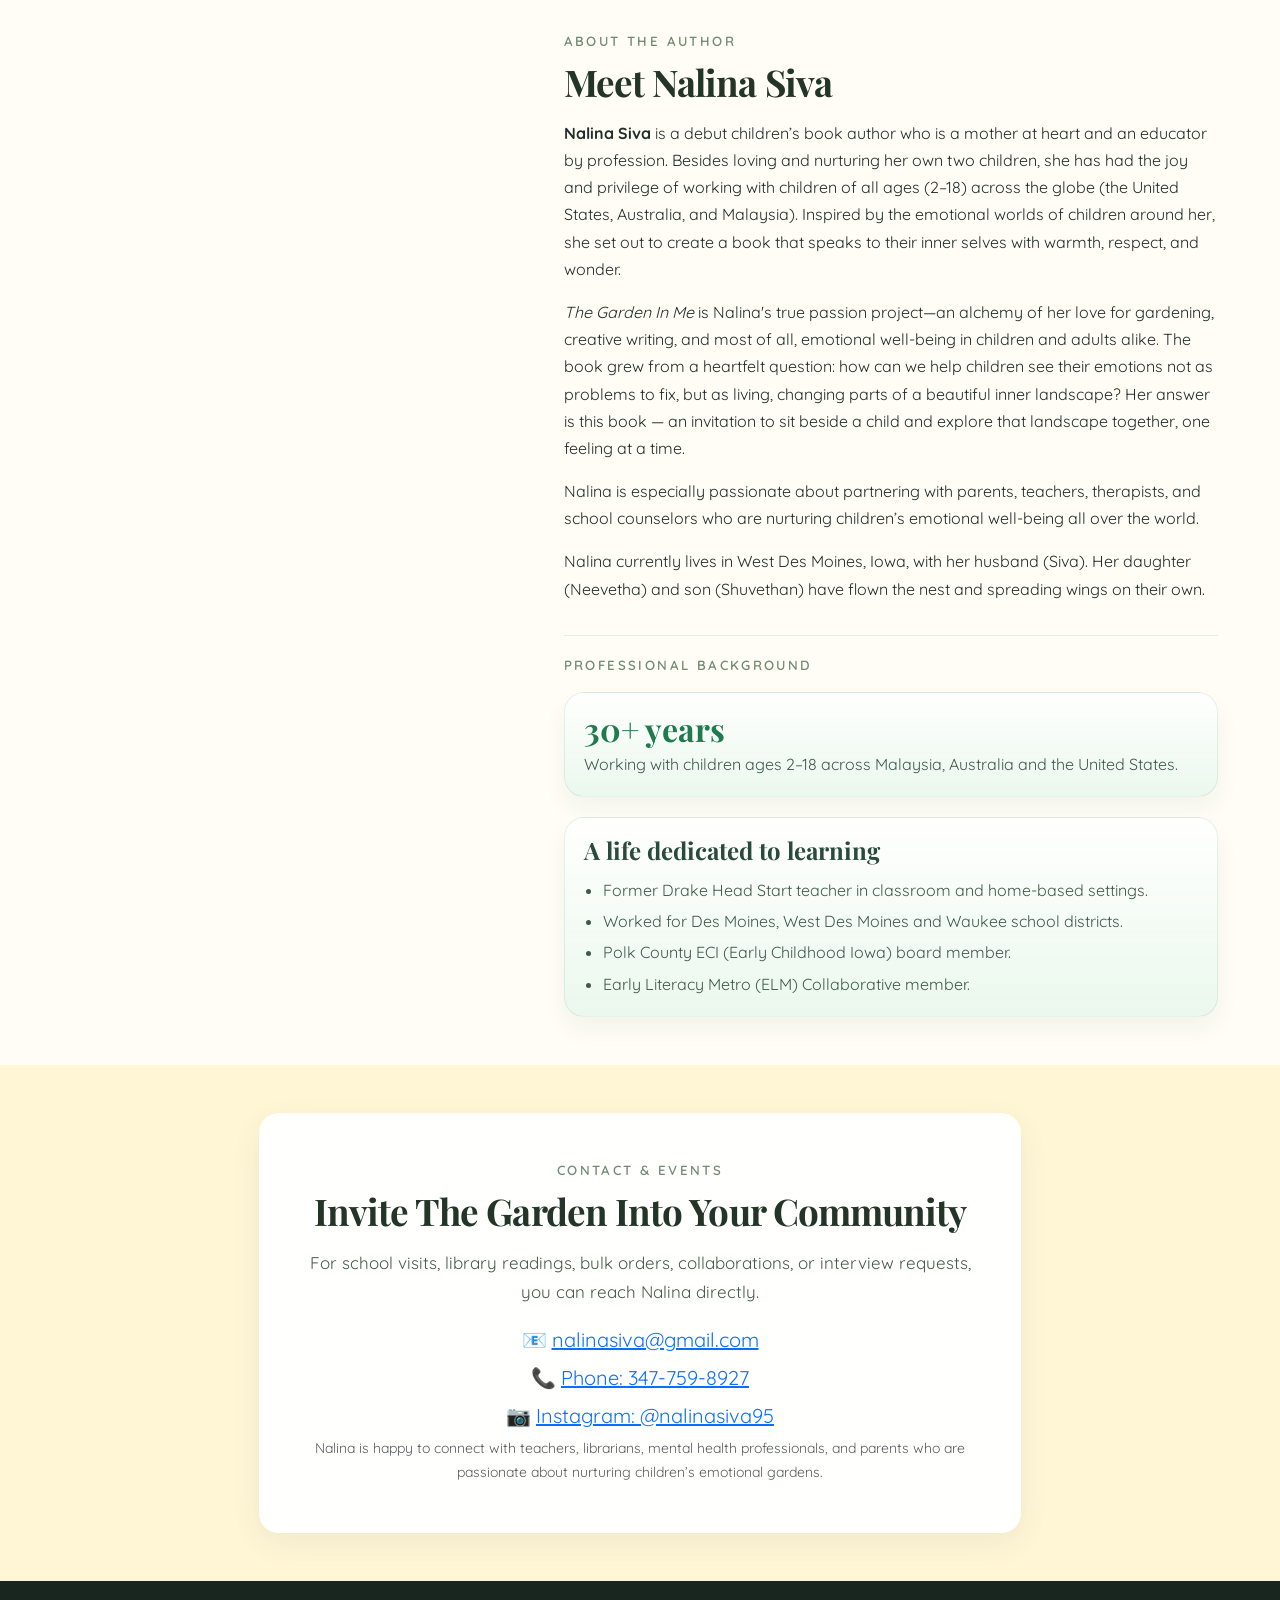
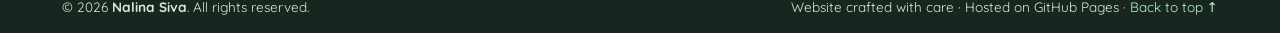
==== commit 0024f8d9: "fix double cover display issue for small device" ====
--- a/index.html
+++ b/index.html
@@ -132,12 +132,19 @@
             The Garden In Me
           </h1>
 
-          <div class="mobile-hero-cover text-center" aria-label="Original book cover">
-            <img src="img/cover-800.jpg" alt="The Garden In Me book cover" width="800" height="800" fetchpriority="high" decoding="async">
-          </div>
-          <div class="mobile-hero-actions d-flex flex-wrap justify-content-center gap-2">
-            <a href="https://a.co/d/7utg5G7" target="_blank" class="btn btn-success hero-cta-primary">🌼 Get it now on Amazon</a>
-            <a href="#peek-inside" class="btn btn-outline-success hero-cta-secondary">Peek inside the book</a>
+          <div class="hero-artwork-stage">
+          <div class="hero-illustration-wrap text-center">
+            <div class="hero-cover-shell">
+              <img src="img/cover-800.jpg" alt="The Garden In Me book cover"
+                class="img-fluid book-cover-shadow hero-cover" width="800" height="800" loading="eager"
+                fetchpriority="high" decoding="async">
+            </div>
+            <div class="hero-floating-card">
+              <span>Helps kids say:</span>
+              “Today my garden feels sunny… and a little rainy too.”<br>
+              A comforting way to talk about big feelings.
+            </div>
+          </div>
           </div>
           <p class="hero-subtitle mb-3">
             An imaginative journey into a child's inspiring inner garden—a creatively narrated and beautifully
@@ -214,20 +221,7 @@
           </div>
         </div>
 
-        <div class="col-lg-6 order-1 order-lg-2">
-          <div class="hero-illustration-wrap text-center">
-            <div class="hero-cover-shell">
-              <img src="img/cover-800.jpg" alt="The Garden In Me book cover"
-                class="img-fluid book-cover-shadow hero-cover" width="800" height="800" loading="eager"
-                fetchpriority="high" decoding="async">
-            </div>
-            <div class="hero-floating-card">
-              <span>Helps kids say:</span>
-              “Today my garden feels sunny… and a little rainy too.”<br>
-              A comforting way to talk about big feelings.
-            </div>
-          </div>
-        </div>
+
       </div>
     </div>
   </section>
@@ -342,43 +336,58 @@
           <span class="badge-soft mt-3 mt-md-0">6 interior spreads</span>
         </div>
 
-        <div id="peekInsideCarousel" class="carousel slide reveal-on-scroll peek-desktop-carousel" data-bs-interval="false" data-bs-touch="true" aria-label="Six original book spreads">
-          <div class="carousel-indicators">
-            <button type="button" data-bs-target="#peekInsideCarousel" data-bs-slide-to="0" class="active" aria-current="true" aria-label="Spread 1"></button>
-            <button type="button" data-bs-target="#peekInsideCarousel" data-bs-slide-to="1" aria-label="Spread 2"></button>
-            <button type="button" data-bs-target="#peekInsideCarousel" data-bs-slide-to="2" aria-label="Spread 3"></button>
-            <button type="button" data-bs-target="#peekInsideCarousel" data-bs-slide-to="3" aria-label="Spread 4"></button>
-            <button type="button" data-bs-target="#peekInsideCarousel" data-bs-slide-to="4" aria-label="Spread 5"></button>
-            <button type="button" data-bs-target="#peekInsideCarousel" data-bs-slide-to="5" aria-label="Spread 6"></button>
-          </div>
-          <div class="carousel-inner rounded-4 shadow-lg bg-white">
-            <div class="carousel-item active"><img src="img/peek_spread_1.jpg" class="d-block w-100" alt="Original interior book spread 1 of six" loading="lazy" decoding="async"></div>
-            <div class="carousel-item"><img src="img/peek_spread_pdf_4.jpg" class="d-block w-100" alt="Original interior book spread 2 of six" loading="lazy" decoding="async"></div>
-            <div class="carousel-item"><img src="img/peek_spread_pdf_6.jpg" class="d-block w-100" alt="Original interior book spread 3 of six" loading="lazy" decoding="async"></div>
-            <div class="carousel-item"><img src="img/peek_spread_2.jpg" class="d-block w-100" alt="Original interior book spread 4 of six" loading="lazy" decoding="async"></div>
-            <div class="carousel-item"><img src="img/peek_spread_pdf_11.jpg" class="d-block w-100" alt="Original interior book spread 5 of six" loading="lazy" decoding="async"></div>
-            <div class="carousel-item"><img src="img/peek_spread_3.jpg" class="d-block w-100" alt="Original interior book spread 6 of six" loading="lazy" decoding="async"></div>
-          </div>
+        <div id="peekInsideCarousel" class="carousel slide peek-unified-carousel" data-bs-interval="false" data-bs-touch="true" aria-label="Six complete two-page book spreads">
+          <div class="carousel-indicators"><button type="button" data-bs-target="#peekInsideCarousel" data-bs-slide-to="0" aria-label="Spread 1" class="active" aria-current="true"></button>
+<button type="button" data-bs-target="#peekInsideCarousel" data-bs-slide-to="1" aria-label="Spread 2"></button>
+<button type="button" data-bs-target="#peekInsideCarousel" data-bs-slide-to="2" aria-label="Spread 3"></button>
+<button type="button" data-bs-target="#peekInsideCarousel" data-bs-slide-to="3" aria-label="Spread 4"></button>
+<button type="button" data-bs-target="#peekInsideCarousel" data-bs-slide-to="4" aria-label="Spread 5"></button>
+<button type="button" data-bs-target="#peekInsideCarousel" data-bs-slide-to="5" aria-label="Spread 6"></button></div>
+          <div class="carousel-inner">            <div class="carousel-item active">
+              <button type="button" class="peek-spread-trigger" data-bs-toggle="modal" data-bs-target="#peekZoomModal" data-spread="img/spread/page-03.png" aria-label="Enlarge spread 1 of 6">
+                <img src="img/spread/page-03.png" alt="Original spread from page 03, complete two-page layout" class="peek-spread-image" loading="eager" decoding="async">
+              </button>
+            </div>
+            <div class="carousel-item">
+              <button type="button" class="peek-spread-trigger" data-bs-toggle="modal" data-bs-target="#peekZoomModal" data-spread="img/spread/page-05.png" aria-label="Enlarge spread 2 of 6">
+                <img src="img/spread/page-05.png" alt="Original spread from page 05, complete two-page layout" class="peek-spread-image" loading="lazy" decoding="async">
+              </button>
+            </div>
+            <div class="carousel-item">
+              <button type="button" class="peek-spread-trigger" data-bs-toggle="modal" data-bs-target="#peekZoomModal" data-spread="img/spread/page-06.png" aria-label="Enlarge spread 3 of 6">
+                <img src="img/spread/page-06.png" alt="Original spread from page 06, complete two-page layout" class="peek-spread-image" loading="lazy" decoding="async">
+              </button>
+            </div>
+            <div class="carousel-item">
+              <button type="button" class="peek-spread-trigger" data-bs-toggle="modal" data-bs-target="#peekZoomModal" data-spread="img/spread/page-08.png" aria-label="Enlarge spread 4 of 6">
+                <img src="img/spread/page-08.png" alt="Original spread from page 08, complete two-page layout" class="peek-spread-image" loading="lazy" decoding="async">
+              </button>
+            </div>
+            <div class="carousel-item">
+              <button type="button" class="peek-spread-trigger" data-bs-toggle="modal" data-bs-target="#peekZoomModal" data-spread="img/spread/page-12.png" aria-label="Enlarge spread 5 of 6">
+                <img src="img/spread/page-12.png" alt="Original spread from page 12, complete two-page layout" class="peek-spread-image" loading="lazy" decoding="async">
+              </button>
+            </div>
+            <div class="carousel-item">
+              <button type="button" class="peek-spread-trigger" data-bs-toggle="modal" data-bs-target="#peekZoomModal" data-spread="img/spread/page-13.png" aria-label="Enlarge spread 6 of 6">
+                <img src="img/spread/page-13.png" alt="Original spread from page 13, complete two-page layout" class="peek-spread-image" loading="lazy" decoding="async">
+              </button>
+            </div></div>
           <button class="carousel-control-prev" type="button" data-bs-target="#peekInsideCarousel" data-bs-slide="prev" aria-label="Previous spread"><span class="carousel-control-prev-icon" aria-hidden="true"></span></button>
           <button class="carousel-control-next" type="button" data-bs-target="#peekInsideCarousel" data-bs-slide="next" aria-label="Next spread"><span class="carousel-control-next-icon" aria-hidden="true"></span></button>
         </div>
-        <div id="peekMobileCarousel" class="carousel slide peek-mobile-carousel" data-bs-touch="true" data-bs-interval="false" aria-label="Twelve book pages, one page at a time on mobile">
-          <div class="carousel-inner">
-            <div class="carousel-item active"><a href="img/peek_spread_1.jpg" target="_blank" rel="noopener" aria-label="Open complete original spread 1"><img src="img/peek_spread_1_left.jpg" alt="Original book preview page 1 of twelve" class="d-block w-100" loading="lazy" decoding="async"></a><p class="peek-page-indicator">1 / 12 · Tap to open full spread</p></div>
-            <div class="carousel-item"><a href="img/peek_spread_1.jpg" target="_blank" rel="noopener" aria-label="Open complete original spread 1"><img src="img/peek_spread_1_right.jpg" alt="Original book preview page 2 of twelve" class="d-block w-100" loading="lazy" decoding="async"></a><p class="peek-page-indicator">2 / 12 · Tap to open full spread</p></div>
-            <div class="carousel-item"><a href="img/peek_spread_pdf_4.jpg" target="_blank" rel="noopener" aria-label="Open complete original spread 2"><img src="img/peek_spread_pdf_4_left.jpg" alt="Original book preview page 3 of twelve" class="d-block w-100" loading="lazy" decoding="async"></a><p class="peek-page-indicator">3 / 12 · Tap to open full spread</p></div>
-            <div class="carousel-item"><a href="img/peek_spread_pdf_4.jpg" target="_blank" rel="noopener" aria-label="Open complete original spread 2"><img src="img/peek_spread_pdf_4_right.jpg" alt="Original book preview page 4 of twelve" class="d-block w-100" loading="lazy" decoding="async"></a><p class="peek-page-indicator">4 / 12 · Tap to open full spread</p></div>
-            <div class="carousel-item"><a href="img/peek_spread_pdf_6.jpg" target="_blank" rel="noopener" aria-label="Open complete original spread 3"><img src="img/peek_spread_pdf_6_left.jpg" alt="Original book preview page 5 of twelve" class="d-block w-100" loading="lazy" decoding="async"></a><p class="peek-page-indicator">5 / 12 · Tap to open full spread</p></div>
-            <div class="carousel-item"><a href="img/peek_spread_pdf_6.jpg" target="_blank" rel="noopener" aria-label="Open complete original spread 3"><img src="img/peek_spread_pdf_6_right.jpg" alt="Original book preview page 6 of twelve" class="d-block w-100" loading="lazy" decoding="async"></a><p class="peek-page-indicator">6 / 12 · Tap to open full spread</p></div>
-            <div class="carousel-item"><a href="img/peek_spread_2.jpg" target="_blank" rel="noopener" aria-label="Open complete original spread 4"><img src="img/peek_spread_2_left.jpg" alt="Original book preview page 7 of twelve" class="d-block w-100" loading="lazy" decoding="async"></a><p class="peek-page-indicator">7 / 12 · Tap to open full spread</p></div>
-            <div class="carousel-item"><a href="img/peek_spread_2.jpg" target="_blank" rel="noopener" aria-label="Open complete original spread 4"><img src="img/peek_spread_2_right.jpg" alt="Original book preview page 8 of twelve" class="d-block w-100" loading="lazy" decoding="async"></a><p class="peek-page-indicator">8 / 12 · Tap to open full spread</p></div>
-            <div class="carousel-item"><a href="img/peek_spread_pdf_11.jpg" target="_blank" rel="noopener" aria-label="Open complete original spread 5"><img src="img/peek_spread_pdf_11_left.jpg" alt="Original book preview page 9 of twelve" class="d-block w-100" loading="lazy" decoding="async"></a><p class="peek-page-indicator">9 / 12 · Tap to open full spread</p></div>
-            <div class="carousel-item"><a href="img/peek_spread_pdf_11.jpg" target="_blank" rel="noopener" aria-label="Open complete original spread 5"><img src="img/peek_spread_pdf_11_right.jpg" alt="Original book preview page 10 of twelve" class="d-block w-100" loading="lazy" decoding="async"></a><p class="peek-page-indicator">10 / 12 · Tap to open full spread</p></div>
-            <div class="carousel-item"><a href="img/peek_spread_3.jpg" target="_blank" rel="noopener" aria-label="Open complete original spread 6"><img src="img/peek_spread_3_left.jpg" alt="Original book preview page 11 of twelve" class="d-block w-100" loading="lazy" decoding="async"></a><p class="peek-page-indicator">11 / 12 · Tap to open full spread</p></div>
-            <div class="carousel-item"><a href="img/peek_spread_3.jpg" target="_blank" rel="noopener" aria-label="Open complete original spread 6"><img src="img/peek_spread_3_right.jpg" alt="Original book preview page 12 of twelve" class="d-block w-100" loading="lazy" decoding="async"></a><p class="peek-page-indicator">12 / 12 · Tap to open full spread</p></div>
-          </div>
-          <button class="carousel-control-prev" type="button" data-bs-target="#peekMobileCarousel" data-bs-slide="prev" aria-label="Previous page"><span class="carousel-control-prev-icon" aria-hidden="true"></span></button>
-          <button class="carousel-control-next" type="button" data-bs-target="#peekMobileCarousel" data-bs-slide="next" aria-label="Next page"><span class="carousel-control-next-icon" aria-hidden="true"></span></button>
+        <div class="peek-helper" aria-live="polite"><span id="peekCount">Spread 1 of 6</span><span>Tap a spread to enlarge · Swipe or use arrows to browse</span></div>
+        <div class="modal fade" id="peekZoomModal" tabindex="-1" aria-labelledby="peekZoomTitle" aria-hidden="true">
+          <div class="modal-dialog modal-fullscreen"><div class="modal-content peek-zoom-content">
+            <div class="modal-header"><h2 class="modal-title fs-6" id="peekZoomTitle">Peek Inside — Enlarged Spread</h2>
+              <div class="peek-zoom-controls" role="group" aria-label="Zoom controls">
+                <button type="button" class="btn btn-outline-success btn-sm" id="peekZoomOut" aria-label="Zoom out">−</button>
+                <button type="button" class="btn btn-outline-success btn-sm" id="peekZoomReset">Fit</button>
+                <button type="button" class="btn btn-outline-success btn-sm" id="peekZoomIn" aria-label="Zoom in">+</button>
+              </div><button type="button" class="btn-close" data-bs-dismiss="modal" aria-label="Close enlarged spread"></button>
+            </div>
+            <div class="modal-body peek-zoom-viewport" id="peekZoomViewport"><img id="peekZoomImage" src="" alt="Enlarged original two-page spread"></div>
+          </div></div>
         </div>
         <p class="small text-muted mt-2">
           Final print colors may vary slightly from on-screen preview, but the feelings are just as bright.
@@ -1006,6 +1015,29 @@
 
   </script>
 
+<script>
+(function(){
+  const carousel=document.getElementById('peekInsideCarousel');
+  const counter=document.getElementById('peekCount');
+  if(carousel&&counter){carousel.addEventListener('slid.bs.carousel',()=>{
+    const slides=[...carousel.querySelectorAll('.carousel-item')];
+    counter.textContent='Spread '+(slides.findIndex(s=>s.classList.contains('active'))+1)+' of '+slides.length;
+  });}
+  const modal=document.getElementById('peekZoomModal');
+  const image=document.getElementById('peekZoomImage');
+  const viewport=document.getElementById('peekZoomViewport');
+  let scale=1;
+  function fit(){scale=1;image.style.width='100%';}
+  function zoom(delta){scale=Math.max(1,Math.min(5,Math.round((scale+delta)*10)/10));image.style.width=(scale*100)+'%';}
+  if(modal){
+    modal.addEventListener('show.bs.modal',e=>{const src=e.relatedTarget?.getAttribute('data-spread');if(src){image.src=src;fit();viewport.scrollTo(0,0);}});
+    document.getElementById('peekZoomIn').addEventListener('click',()=>zoom(.5));
+    document.getElementById('peekZoomOut').addEventListener('click',()=>zoom(-.5));
+    document.getElementById('peekZoomReset').addEventListener('click',fit);
+    modal.addEventListener('hidden.bs.modal',()=>{image.removeAttribute('src');fit();});
+  }
+})();
+</script>
 </body>
 
 </html>
--- a/css/styles.css
+++ b/css/styles.css
@@ -1404,3 +1404,50 @@
  html,body {overflow-x:clip;}
  .peek-mobile-carousel .carousel-item img {object-fit:contain;aspect-ratio:auto;height:auto;}
 }
+
+/* V3: one original book cover, six whole spreads on every screen. */
+.hero-grid {position:relative;display:block!important;}
+.hero-grid > .col-lg-6:first-child {width:100%!important;max-width:none;position:relative;display:block!important;padding-right:44%;}
+.hero-artwork-stage {position:absolute;left:60%;top:14%;width:40%;text-align:center;}
+.hero-artwork-stage .hero-illustration-wrap {width:100%;}
+.hero-artwork-stage .hero-cover {width:min(100%,365px);height:auto;}
+.hero-artwork-stage .hero-floating-card {left:-12px;bottom:-10px;}
+.hero-title {font-size:clamp(2.8rem,4vw,4.4rem);}
+.peek-mobile-carousel {display:none!important;}
+#peekInsideCarousel {display:block!important;}
+.peek-unified-carousel {max-width:1050px;margin:0 auto;}
+.peek-unified-carousel .carousel-inner {background:#fff;border-radius:18px;box-shadow:0 15px 40px rgba(22,70,39,.12);}
+.peek-unified-carousel .carousel-item {background:#fff;}
+.peek-spread-trigger {display:block;width:100%;padding:0;border:0;background:#fff;cursor:zoom-in;}
+.peek-spread-image {display:block;width:100%;height:auto;aspect-ratio:2654/1374;object-fit:contain;}
+.peek-unified-carousel .carousel-control-prev,.peek-unified-carousel .carousel-control-next {width:44px;height:44px;top:50%;transform:translateY(-50%);background:rgba(28,83,52,.86);border-radius:50%;}
+.peek-unified-carousel .carousel-control-prev {left:8px;}.peek-unified-carousel .carousel-control-next {right:8px;}
+.peek-unified-carousel .carousel-indicators {bottom:-35px;}
+.peek-unified-carousel .carousel-indicators button {background-color:#2c7751;}
+.peek-helper {display:flex;flex-wrap:wrap;justify-content:space-between;gap:6px;max-width:1050px;margin:44px auto 0;font-size:.82rem;color:#45684f;}
+.peek-zoom-content {background:#f8f7f1;}
+.peek-zoom-content .modal-header {gap:10px;padding:10px 15px;}
+.peek-zoom-controls {display:flex;gap:6px;margin-left:auto;}
+.peek-zoom-viewport {overflow:auto;padding:12px;touch-action:pan-x pan-y pinch-zoom;text-align:center;}
+.peek-zoom-viewport img {display:block;width:100%;height:auto;max-width:none;margin:auto;}
+@media(max-width:991.98px){
+ .hero-grid > .col-lg-6:first-child {padding-right:0!important;display:flex!important;flex-direction:column;align-items:center;}
+ .hero-artwork-stage {position:static;left:auto;top:auto;width:100%;order:3;margin:8px 0 16px;}
+ .hero-artwork-stage .hero-illustration-wrap {margin:0;}
+ .hero-artwork-stage .hero-cover {width:min(60vw,245px);}
+ .hero-artwork-stage .hero-floating-card {display:none;}
+ .hero-badge {order:0}.hero-tagline{order:1}.hero-title{order:2}
+ .hero-subtitle{order:4}.hero-rating{order:5}.hero-pill{order:6}.hero-milestone{order:7}
+ .hero-grid .hero-cta-primary,.hero-grid .hero-cta-secondary {width:auto;}
+ .peek-unified-carousel {width:100%;}
+}
+@media(max-width:767.98px){
+ .hero {padding-top:82px;}
+ .hero-artwork-stage .hero-cover {width:min(57vw,225px);}
+ .hero-title {font-size:clamp(2.2rem,8vw,2.85rem);}
+ .peek-unified-carousel .carousel-inner {border-radius:8px;}
+ .peek-unified-carousel .carousel-control-prev,.peek-unified-carousel .carousel-control-next {width:30px;height:36px;border-radius:8px;}
+ .peek-unified-carousel .carousel-control-prev {left:0}.peek-unified-carousel .carousel-control-next{right:0}
+ .peek-helper {justify-content:center;text-align:center;margin-top:42px;}
+ .peek-zoom-viewport {padding:4px;}
+}
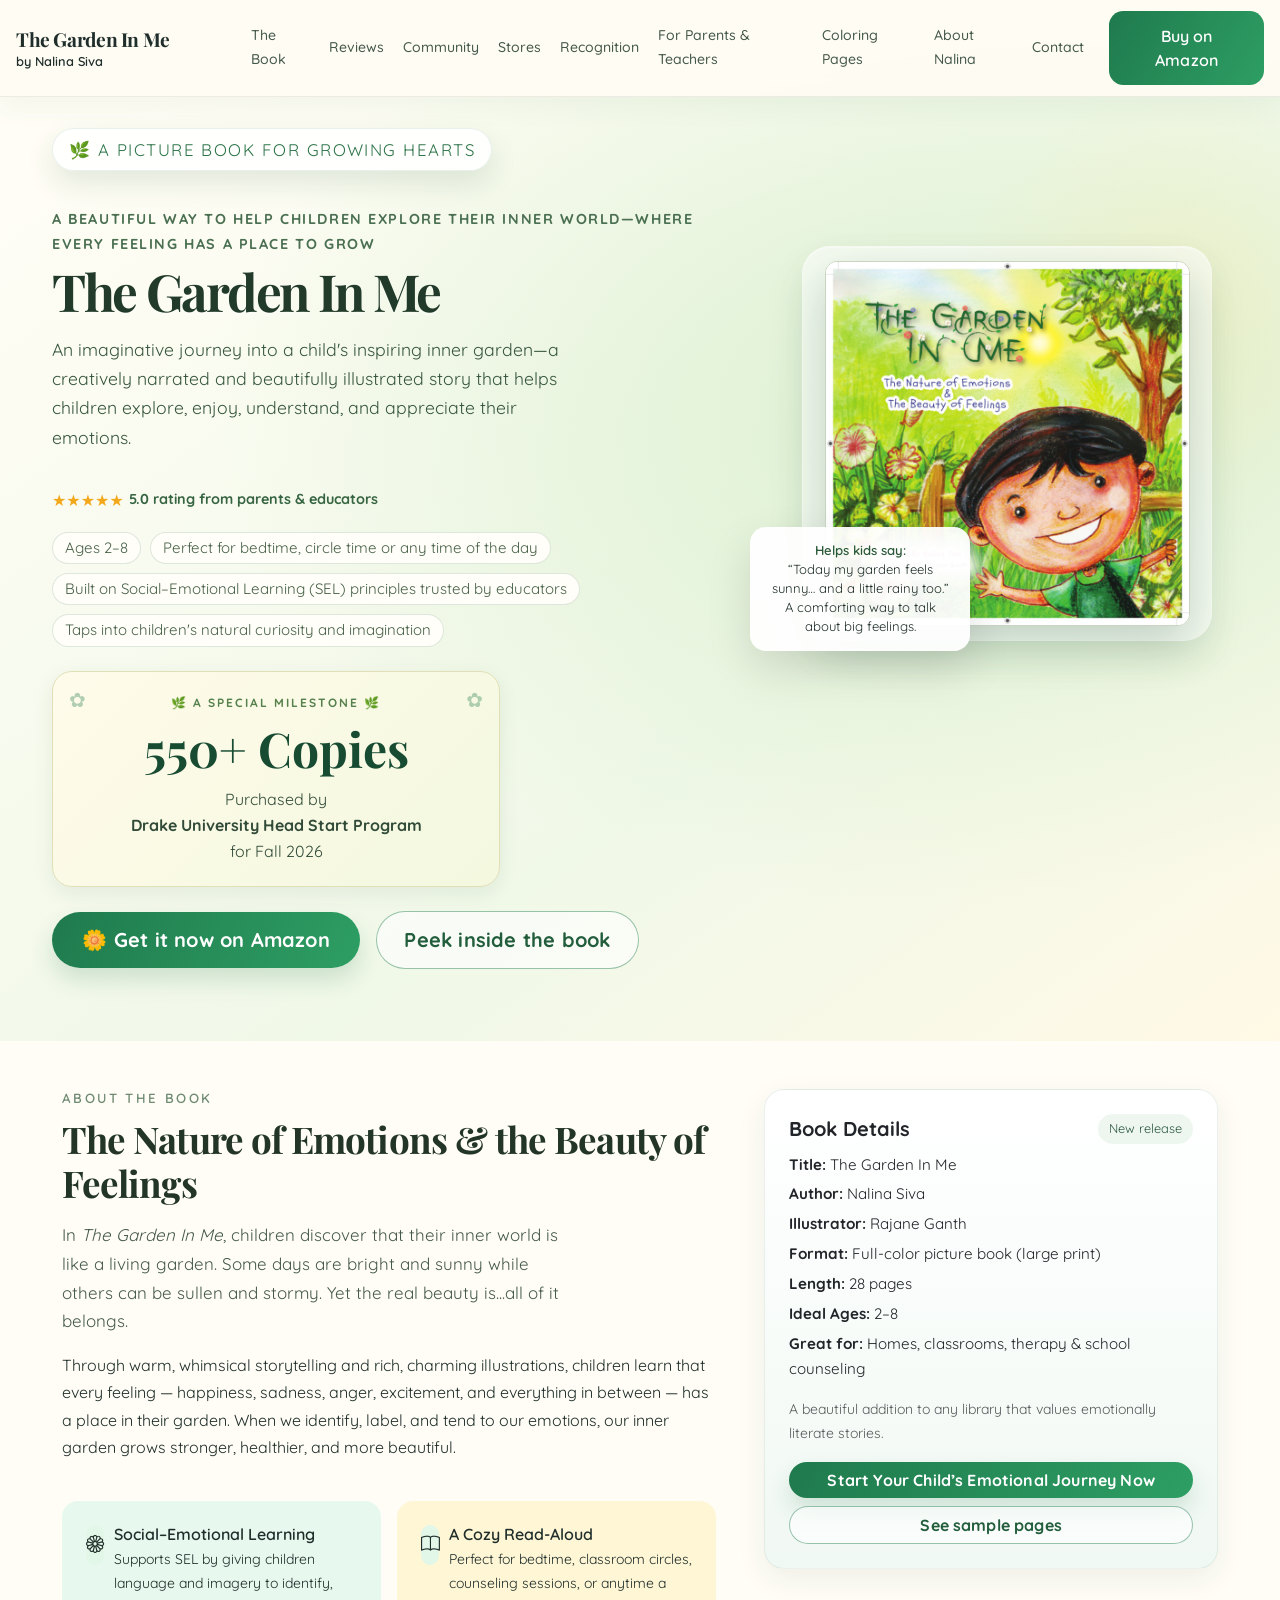
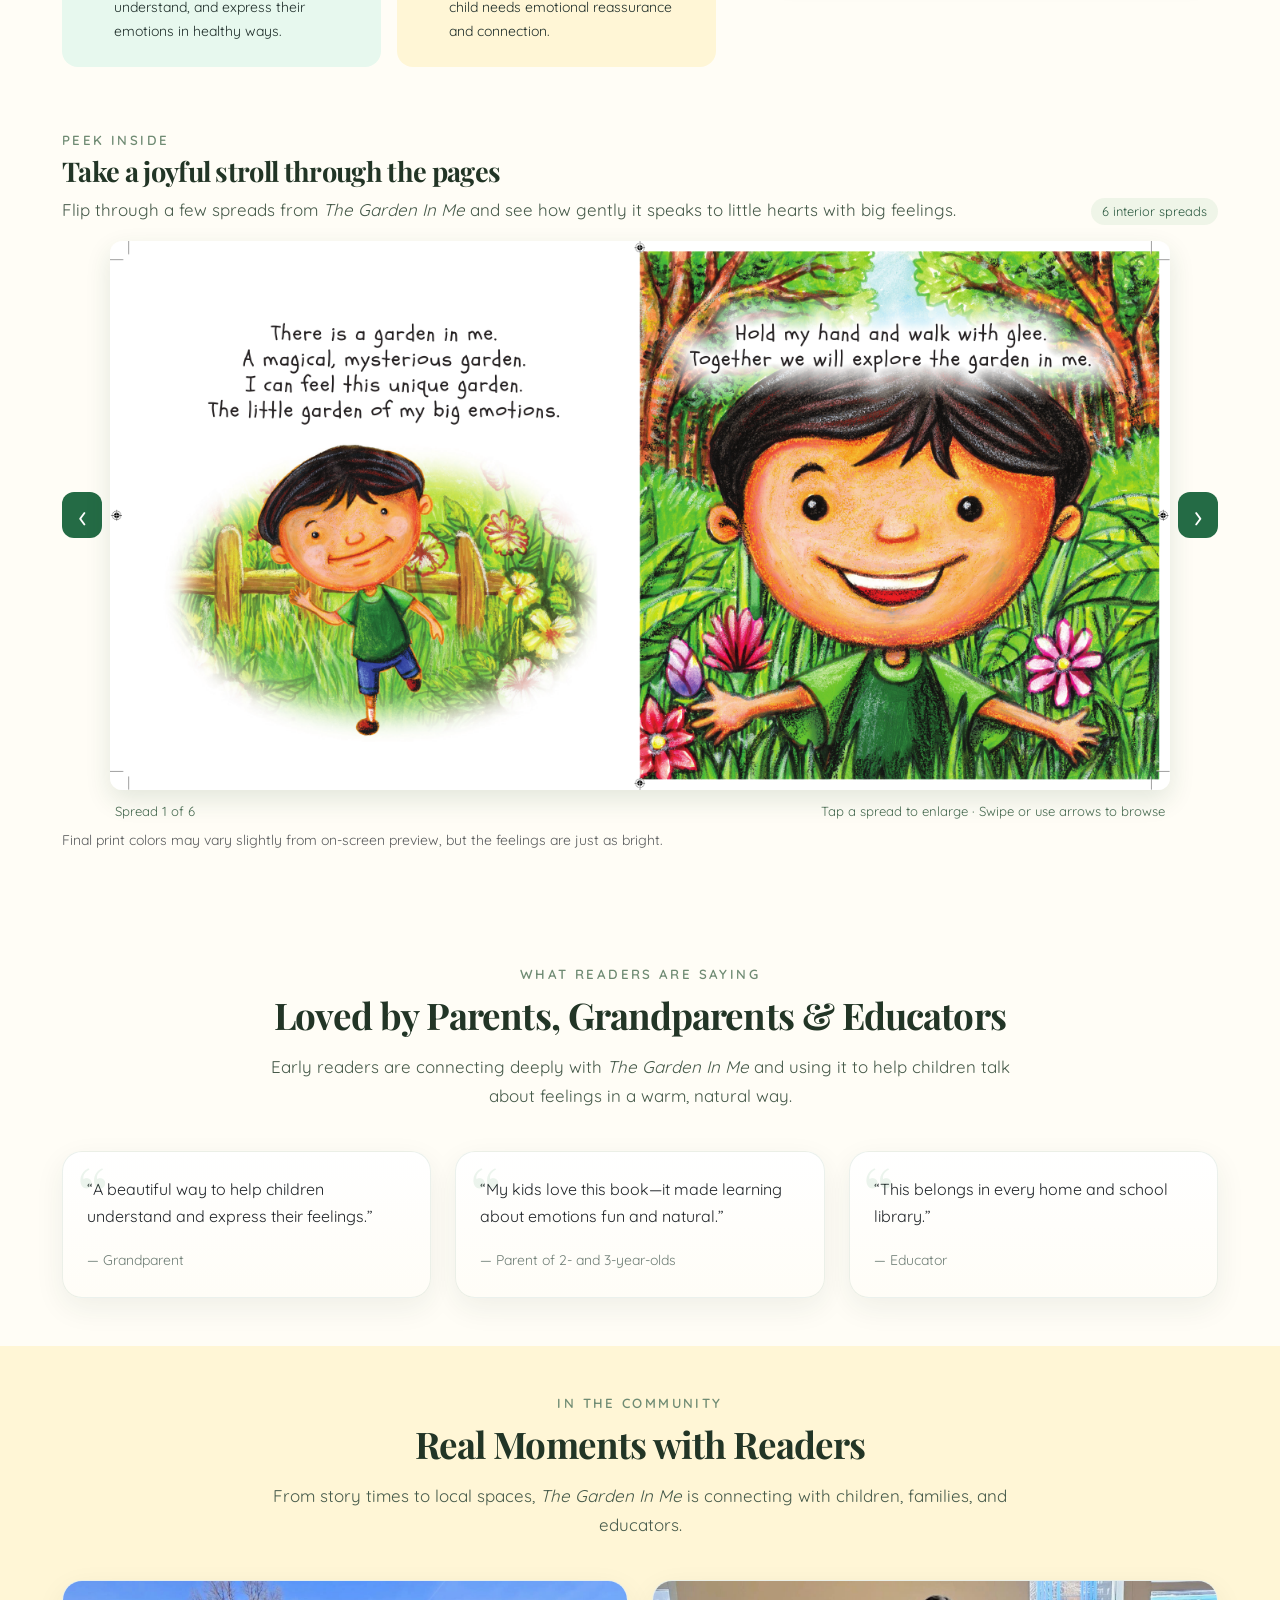
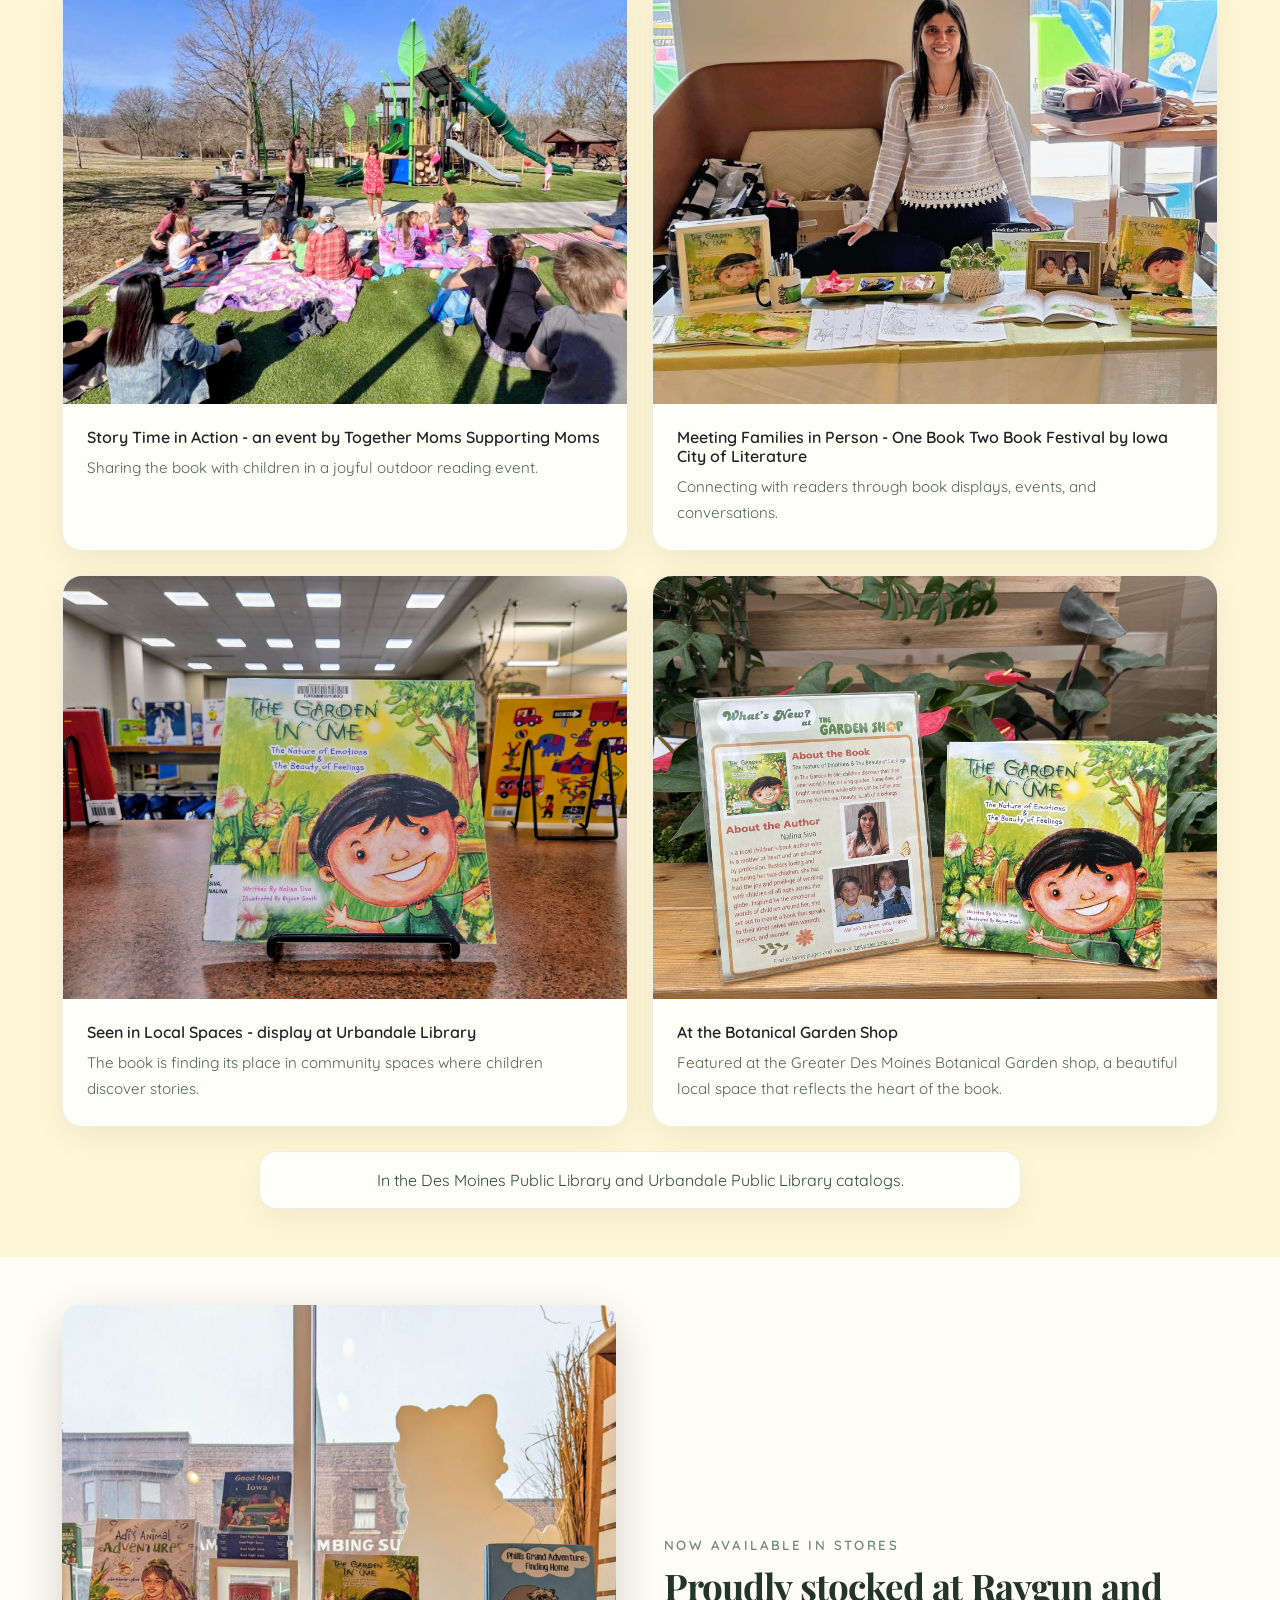
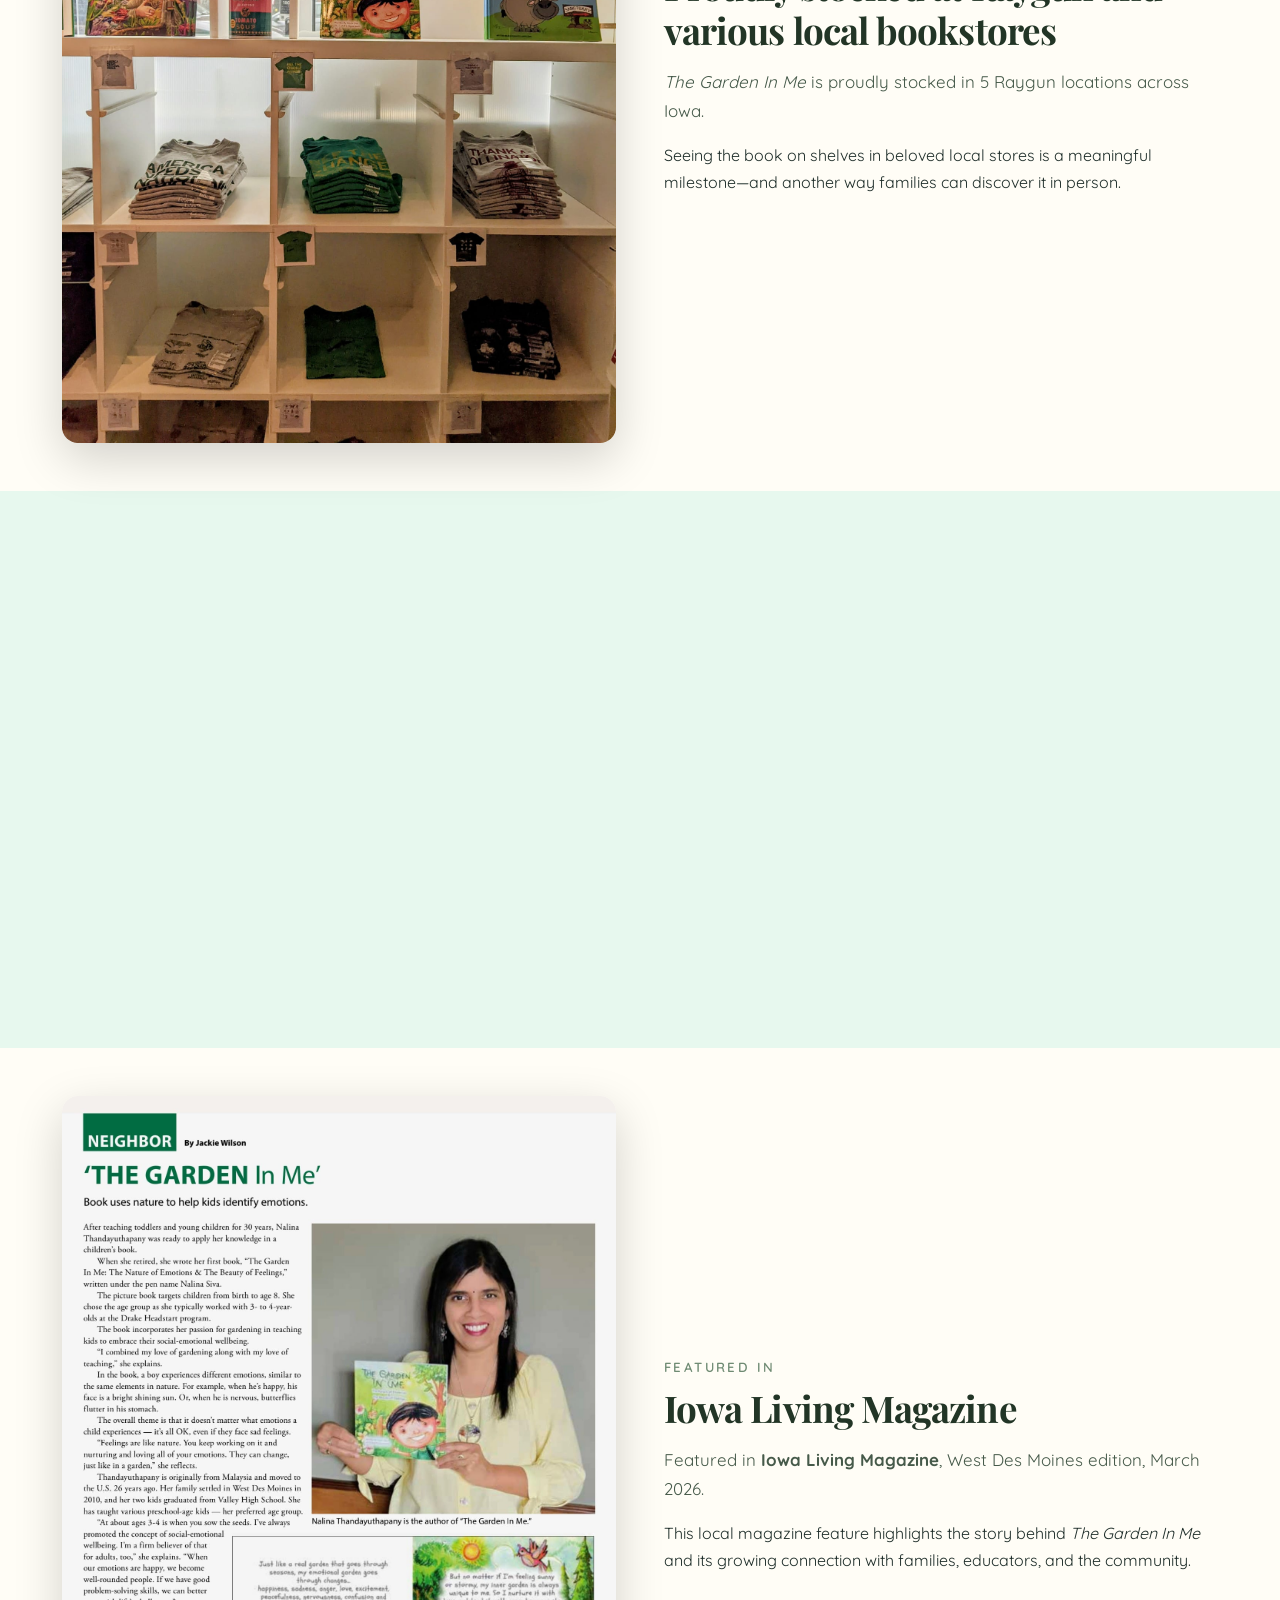
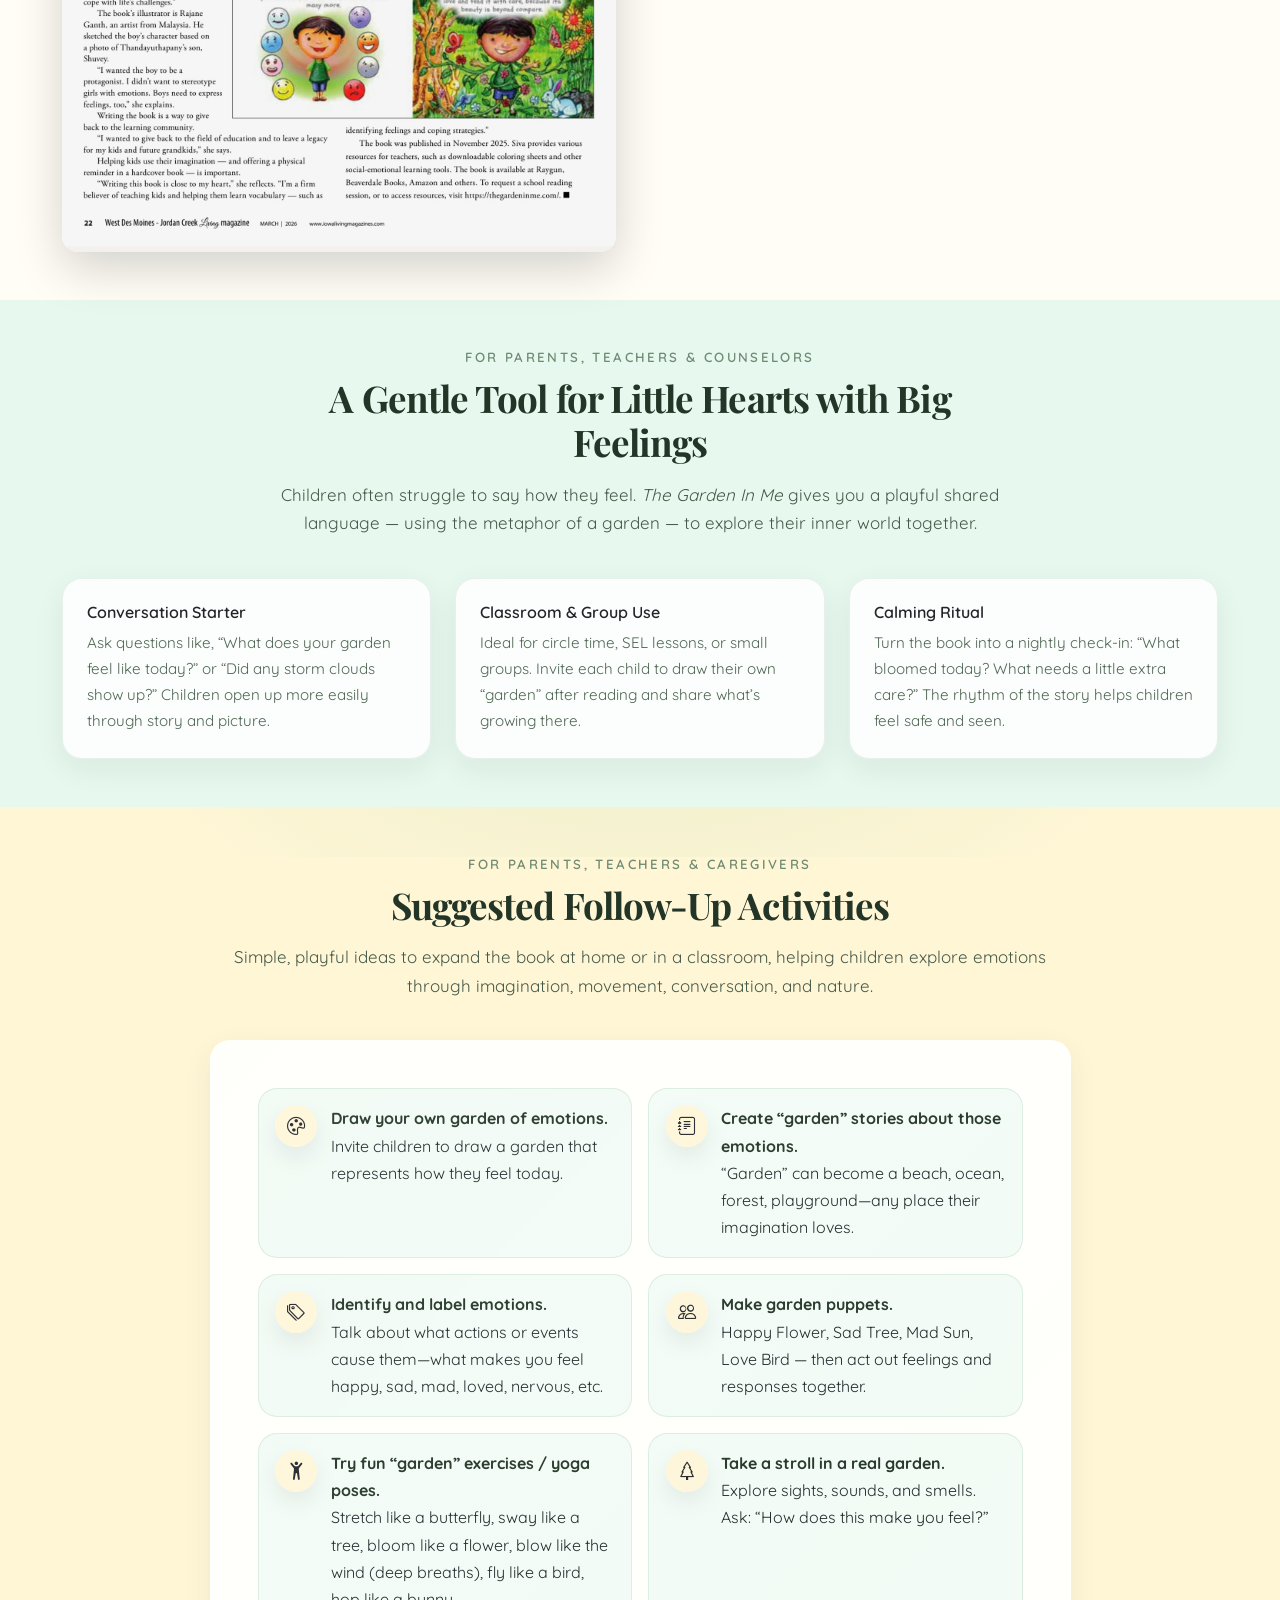
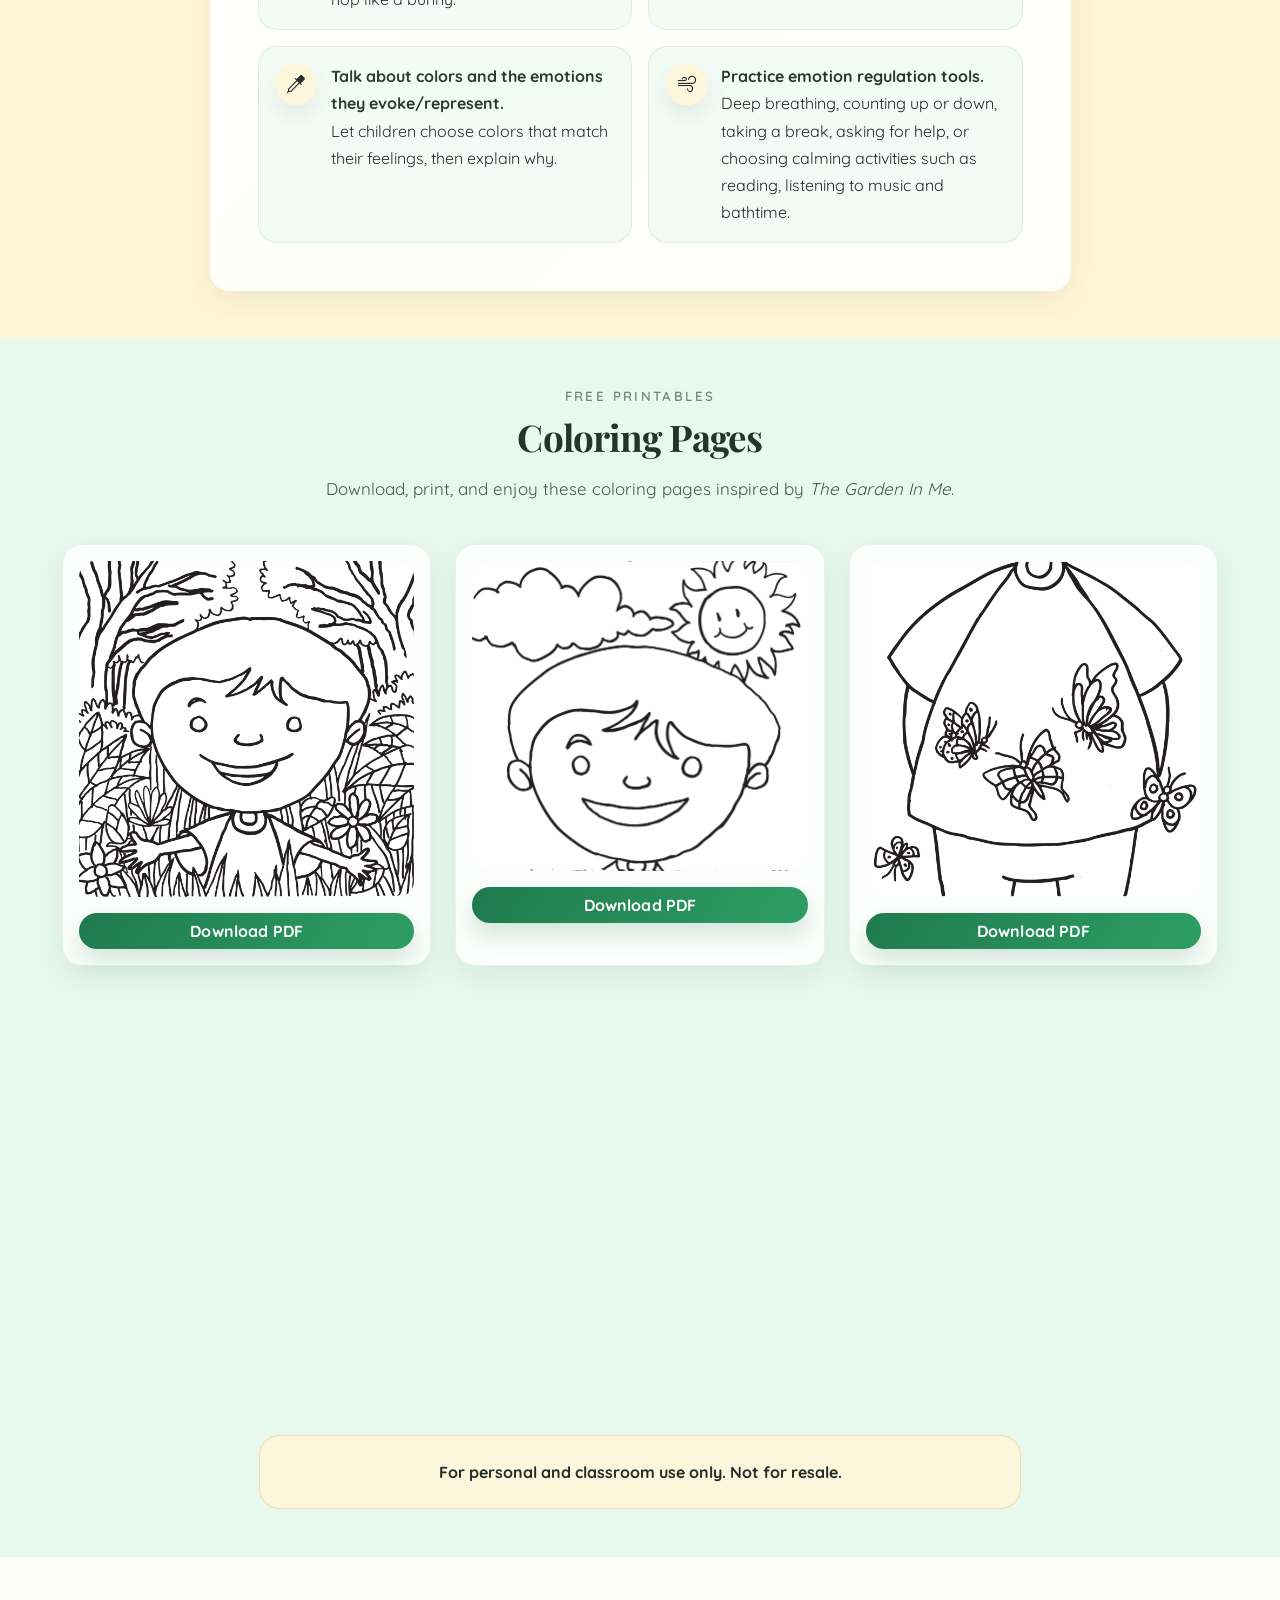
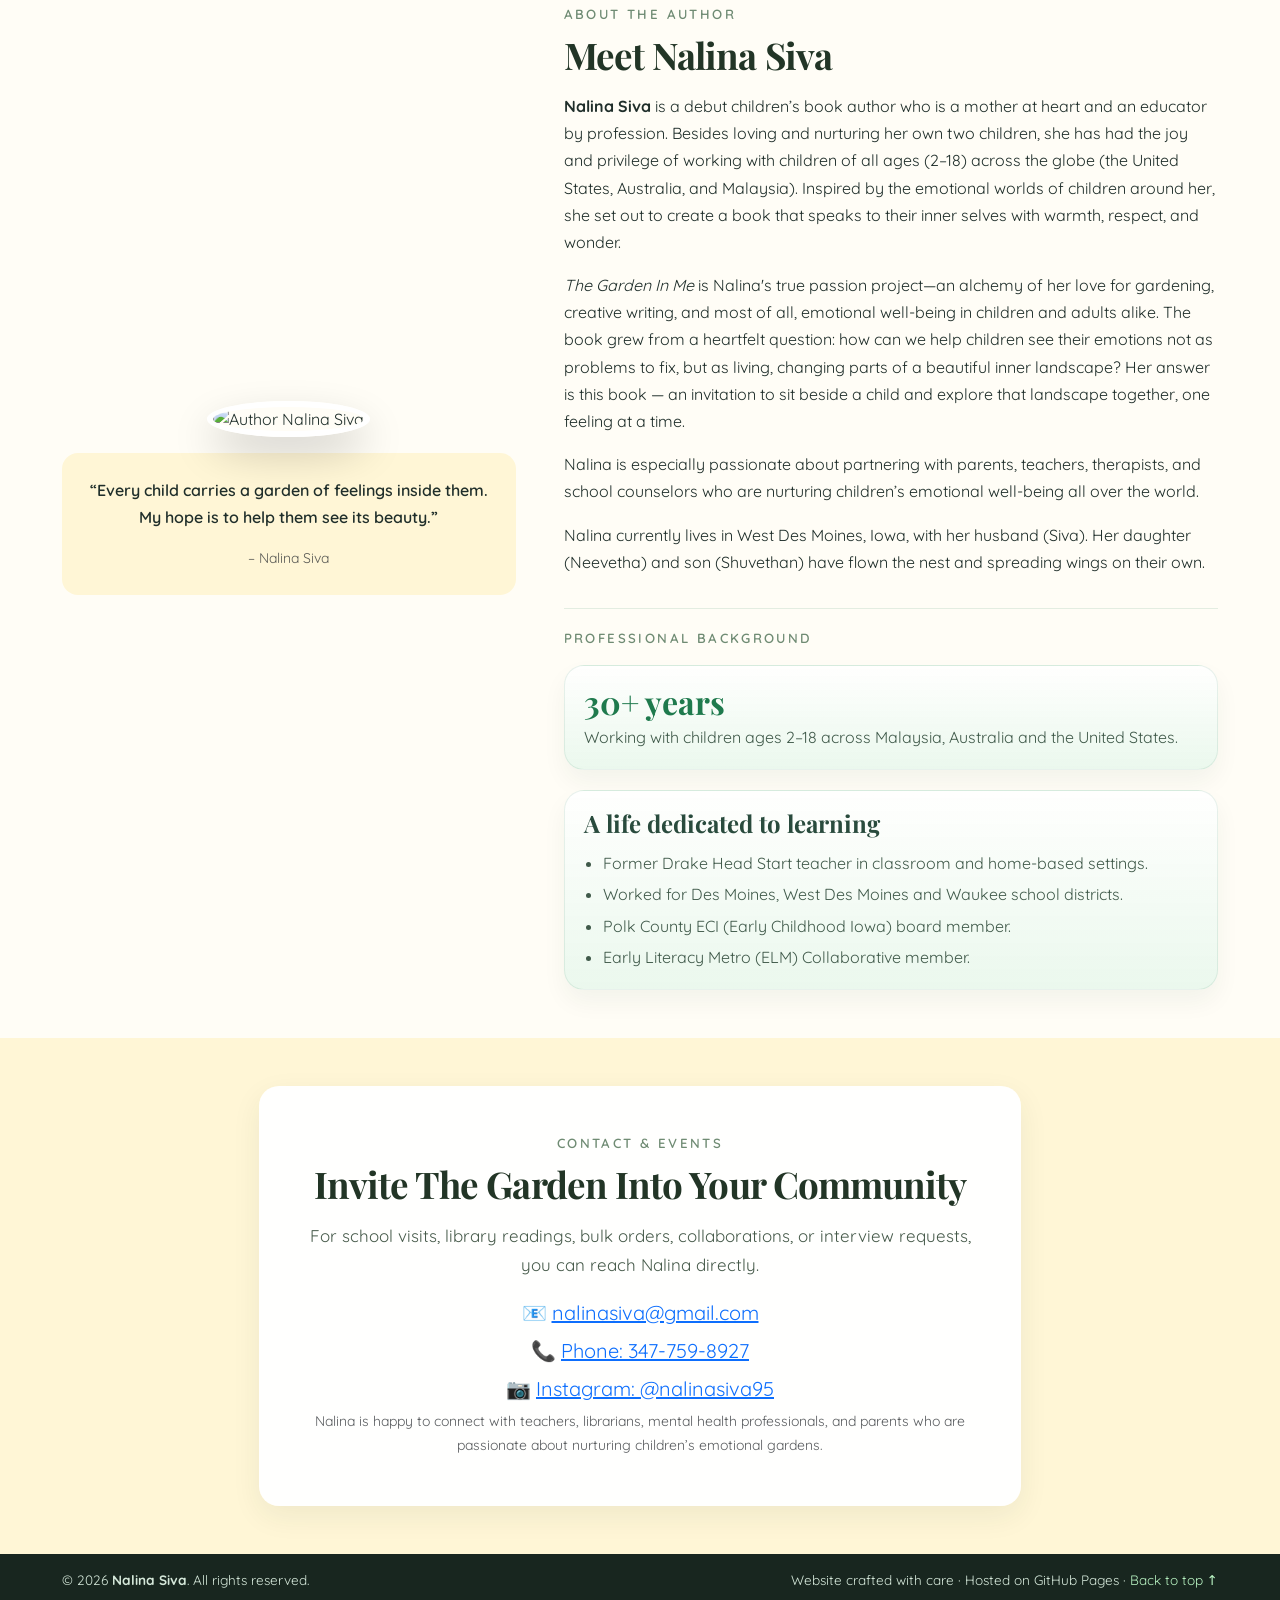
==== commit ec864ed7: "fix android display issue" ====
--- a/index.html
+++ b/index.html
@@ -336,48 +336,14 @@
           <span class="badge-soft mt-3 mt-md-0">6 interior spreads</span>
         </div>
 
-        <div id="peekInsideCarousel" class="carousel slide peek-unified-carousel" data-bs-interval="false" data-bs-touch="true" aria-label="Six complete two-page book spreads">
-          <div class="carousel-indicators"><button type="button" data-bs-target="#peekInsideCarousel" data-bs-slide-to="0" aria-label="Spread 1" class="active" aria-current="true"></button>
-<button type="button" data-bs-target="#peekInsideCarousel" data-bs-slide-to="1" aria-label="Spread 2"></button>
-<button type="button" data-bs-target="#peekInsideCarousel" data-bs-slide-to="2" aria-label="Spread 3"></button>
-<button type="button" data-bs-target="#peekInsideCarousel" data-bs-slide-to="3" aria-label="Spread 4"></button>
-<button type="button" data-bs-target="#peekInsideCarousel" data-bs-slide-to="4" aria-label="Spread 5"></button>
-<button type="button" data-bs-target="#peekInsideCarousel" data-bs-slide-to="5" aria-label="Spread 6"></button></div>
-          <div class="carousel-inner">            <div class="carousel-item active">
-              <button type="button" class="peek-spread-trigger" data-bs-toggle="modal" data-bs-target="#peekZoomModal" data-spread="img/spread/page-03.png" aria-label="Enlarge spread 1 of 6">
-                <img src="img/spread/page-03.png" alt="Original spread from page 03, complete two-page layout" class="peek-spread-image" loading="eager" decoding="async">
-              </button>
-            </div>
-            <div class="carousel-item">
-              <button type="button" class="peek-spread-trigger" data-bs-toggle="modal" data-bs-target="#peekZoomModal" data-spread="img/spread/page-05.png" aria-label="Enlarge spread 2 of 6">
-                <img src="img/spread/page-05.png" alt="Original spread from page 05, complete two-page layout" class="peek-spread-image" loading="lazy" decoding="async">
-              </button>
-            </div>
-            <div class="carousel-item">
-              <button type="button" class="peek-spread-trigger" data-bs-toggle="modal" data-bs-target="#peekZoomModal" data-spread="img/spread/page-06.png" aria-label="Enlarge spread 3 of 6">
-                <img src="img/spread/page-06.png" alt="Original spread from page 06, complete two-page layout" class="peek-spread-image" loading="lazy" decoding="async">
-              </button>
-            </div>
-            <div class="carousel-item">
-              <button type="button" class="peek-spread-trigger" data-bs-toggle="modal" data-bs-target="#peekZoomModal" data-spread="img/spread/page-08.png" aria-label="Enlarge spread 4 of 6">
-                <img src="img/spread/page-08.png" alt="Original spread from page 08, complete two-page layout" class="peek-spread-image" loading="lazy" decoding="async">
-              </button>
-            </div>
-            <div class="carousel-item">
-              <button type="button" class="peek-spread-trigger" data-bs-toggle="modal" data-bs-target="#peekZoomModal" data-spread="img/spread/page-12.png" aria-label="Enlarge spread 5 of 6">
-                <img src="img/spread/page-12.png" alt="Original spread from page 12, complete two-page layout" class="peek-spread-image" loading="lazy" decoding="async">
-              </button>
-            </div>
-            <div class="carousel-item">
-              <button type="button" class="peek-spread-trigger" data-bs-toggle="modal" data-bs-target="#peekZoomModal" data-spread="img/spread/page-13.png" aria-label="Enlarge spread 6 of 6">
-                <img src="img/spread/page-13.png" alt="Original spread from page 13, complete two-page layout" class="peek-spread-image" loading="lazy" decoding="async">
-              </button>
-            </div></div>
-          <button class="carousel-control-prev" type="button" data-bs-target="#peekInsideCarousel" data-bs-slide="prev" aria-label="Previous spread"><span class="carousel-control-prev-icon" aria-hidden="true"></span></button>
-          <button class="carousel-control-next" type="button" data-bs-target="#peekInsideCarousel" data-bs-slide="next" aria-label="Next spread"><span class="carousel-control-next-icon" aria-hidden="true"></span></button>
-        </div>
-        <div class="peek-helper" aria-live="polite"><span id="peekCount">Spread 1 of 6</span><span>Tap a spread to enlarge · Swipe or use arrows to browse</span></div>
-        <div class="modal fade" id="peekZoomModal" tabindex="-1" aria-labelledby="peekZoomTitle" aria-hidden="true">
+        <div class="peek-gallery"><button type="button" class="peek-gallery-arrow" id="peekPrevious" aria-label="Previous spread">‹</button><div id="peekInsideCarousel" class="peek-gallery-track" aria-label="Six complete two-page book spreads" tabindex="0"><div class="peek-spread-slide"><button type="button" class="peek-spread-trigger" data-bs-toggle="modal" data-bs-target="#peekZoomModal" data-spread="img/spread/page-03.png" aria-label="Enlarge spread 1 of 6"><img src="img/spread/page-03.png" alt="Original complete two-page book spread 1" class="peek-spread-image" loading="eager"></button></div>
+<div class="peek-spread-slide"><button type="button" class="peek-spread-trigger" data-bs-toggle="modal" data-bs-target="#peekZoomModal" data-spread="img/spread/page-05.png" aria-label="Enlarge spread 2 of 6"><img src="img/spread/page-05.png" alt="Original complete two-page book spread 2" class="peek-spread-image" loading="lazy"></button></div>
+<div class="peek-spread-slide"><button type="button" class="peek-spread-trigger" data-bs-toggle="modal" data-bs-target="#peekZoomModal" data-spread="img/spread/page-06.png" aria-label="Enlarge spread 3 of 6"><img src="img/spread/page-06.png" alt="Original complete two-page book spread 3" class="peek-spread-image" loading="lazy"></button></div>
+<div class="peek-spread-slide"><button type="button" class="peek-spread-trigger" data-bs-toggle="modal" data-bs-target="#peekZoomModal" data-spread="img/spread/page-08.png" aria-label="Enlarge spread 4 of 6"><img src="img/spread/page-08.png" alt="Original complete two-page book spread 4" class="peek-spread-image" loading="lazy"></button></div>
+<div class="peek-spread-slide"><button type="button" class="peek-spread-trigger" data-bs-toggle="modal" data-bs-target="#peekZoomModal" data-spread="img/spread/page-12.png" aria-label="Enlarge spread 5 of 6"><img src="img/spread/page-12.png" alt="Original complete two-page book spread 5" class="peek-spread-image" loading="lazy"></button></div>
+<div class="peek-spread-slide"><button type="button" class="peek-spread-trigger" data-bs-toggle="modal" data-bs-target="#peekZoomModal" data-spread="img/spread/page-13.png" aria-label="Enlarge spread 6 of 6"><img src="img/spread/page-13.png" alt="Original complete two-page book spread 6" class="peek-spread-image" loading="lazy"></button></div></div><button type="button" class="peek-gallery-arrow" id="peekNext" aria-label="Next spread">›</button></div>
+<div class="peek-helper" aria-live="polite"><span id="peekCount">Spread 1 of 6</span><span>Tap a spread to enlarge · Swipe or use arrows to browse</span></div>
+<div class="modal fade" id="peekZoomModal" tabindex="-1" aria-labelledby="peekZoomTitle" aria-hidden="true">
           <div class="modal-dialog modal-fullscreen"><div class="modal-content peek-zoom-content">
             <div class="modal-header"><h2 class="modal-title fs-6" id="peekZoomTitle">Peek Inside — Enlarged Spread</h2>
               <div class="peek-zoom-controls" role="group" aria-label="Zoom controls">
@@ -1017,25 +983,20 @@
 
 <script>
 (function(){
-  const carousel=document.getElementById('peekInsideCarousel');
-  const counter=document.getElementById('peekCount');
-  if(carousel&&counter){carousel.addEventListener('slid.bs.carousel',()=>{
-    const slides=[...carousel.querySelectorAll('.carousel-item')];
-    counter.textContent='Spread '+(slides.findIndex(s=>s.classList.contains('active'))+1)+' of '+slides.length;
-  });}
-  const modal=document.getElementById('peekZoomModal');
-  const image=document.getElementById('peekZoomImage');
-  const viewport=document.getElementById('peekZoomViewport');
-  let scale=1;
-  function fit(){scale=1;image.style.width='100%';}
-  function zoom(delta){scale=Math.max(1,Math.min(5,Math.round((scale+delta)*10)/10));image.style.width=(scale*100)+'%';}
-  if(modal){
-    modal.addEventListener('show.bs.modal',e=>{const src=e.relatedTarget?.getAttribute('data-spread');if(src){image.src=src;fit();viewport.scrollTo(0,0);}});
-    document.getElementById('peekZoomIn').addEventListener('click',()=>zoom(.5));
-    document.getElementById('peekZoomOut').addEventListener('click',()=>zoom(-.5));
-    document.getElementById('peekZoomReset').addEventListener('click',fit);
-    modal.addEventListener('hidden.bs.modal',()=>{image.removeAttribute('src');fit();});
-  }
+const track=document.getElementById('peekInsideCarousel'), slides=[...track.querySelectorAll('.peek-spread-slide')],counter=document.getElementById('peekCount');
+let current=0;
+function go(i){current=Math.max(0,Math.min(slides.length-1,i));track.scrollTo({left:slides[current].offsetLeft-slides[0].offsetLeft,behavior:'smooth'});counter.textContent='Spread '+(current+1)+' of '+slides.length;}
+document.getElementById('peekPrevious').addEventListener('click',()=>go(current-1));
+document.getElementById('peekNext').addEventListener('click',()=>go(current+1));
+let t;track.addEventListener('scroll',()=>{clearTimeout(t);t=setTimeout(()=>{const x=track.scrollLeft;current=slides.reduce((b,el,i)=>Math.abs(el.offsetLeft-slides[0].offsetLeft-x)<Math.abs(slides[b].offsetLeft-slides[0].offsetLeft-x)?i:b,0);counter.textContent='Spread '+(current+1)+' of '+slides.length;},90)},{passive:true});
+const modal=document.getElementById('peekZoomModal'),image=document.getElementById('peekZoomImage'),viewport=document.getElementById('peekZoomViewport');let scale=1;
+function fit(){scale=1;image.style.width='100%';}
+function zoom(d){scale=Math.max(1,Math.min(5,Math.round((scale+d)*10)/10));image.style.width=(scale*100)+'%';}
+modal.addEventListener('show.bs.modal',e=>{const src=e.relatedTarget?.getAttribute('data-spread');if(src){image.src=src;fit();viewport.scrollTo(0,0);}});
+document.getElementById('peekZoomIn').addEventListener('click',()=>zoom(.5));
+document.getElementById('peekZoomOut').addEventListener('click',()=>zoom(-.5));
+document.getElementById('peekZoomReset').addEventListener('click',fit);
+modal.addEventListener('hidden.bs.modal',()=>{image.removeAttribute('src');fit();});
 })();
 </script>
 </body>
--- a/css/styles.css
+++ b/css/styles.css
@@ -1451,3 +1451,22 @@
  .peek-helper {justify-content:center;text-align:center;margin-top:42px;}
  .peek-zoom-viewport {padding:4px;}
 }
+
+/* V4: Gallery remains visible even without JavaScript */
+.peek-gallery{display:flex;align-items:center;gap:8px;width:100%;min-width:0}
+#peekInsideCarousel.peek-gallery-track{display:flex!important;overflow-x:auto;overflow-y:hidden;width:100%;min-width:0;scroll-snap-type:x mandatory;scroll-behavior:smooth;scrollbar-width:thin;border-radius:12px;background:white;box-shadow:0 10px 26px rgba(22,70,39,.12)}
+.peek-spread-slide{flex:0 0 100%;width:100%;min-width:0;scroll-snap-align:start}
+.peek-spread-slide .peek-spread-trigger{display:block;width:100%;border:0;padding:0;background:white}
+.peek-spread-slide .peek-spread-image{display:block!important;width:100%!important;max-width:100%;height:auto!important;aspect-ratio:auto!important;object-fit:contain!important;transform:none!important}
+.peek-gallery-arrow{flex:0 0 40px;height:46px;border:0;border-radius:12px;background:#246b45;color:white;font-size:2rem;line-height:1}
+.peek-helper{margin:12px auto 0!important;gap:4px 12px}
+@media(max-width:767.98px){
+.peek-gallery{gap:3px}.peek-gallery-arrow{flex-basis:25px;height:44px;border-radius:6px;font-size:1.6rem}
+#peek-inside{margin-top:1.5rem!important;padding-top:.5rem!important}
+#peek-inside .section-title{font-size:clamp(1.45rem,6vw,1.9rem)!important}
+#peek-inside .section-lead{font-size:.98rem!important;line-height:1.5!important}
+#book p{font-size:1rem;line-height:1.6}
+#book .section-title{font-size:clamp(1.6rem,6.4vw,2rem)}
+#book .section-lead{font-size:1.05rem;line-height:1.6}
+.peek-helper{font-size:.76rem}
+}
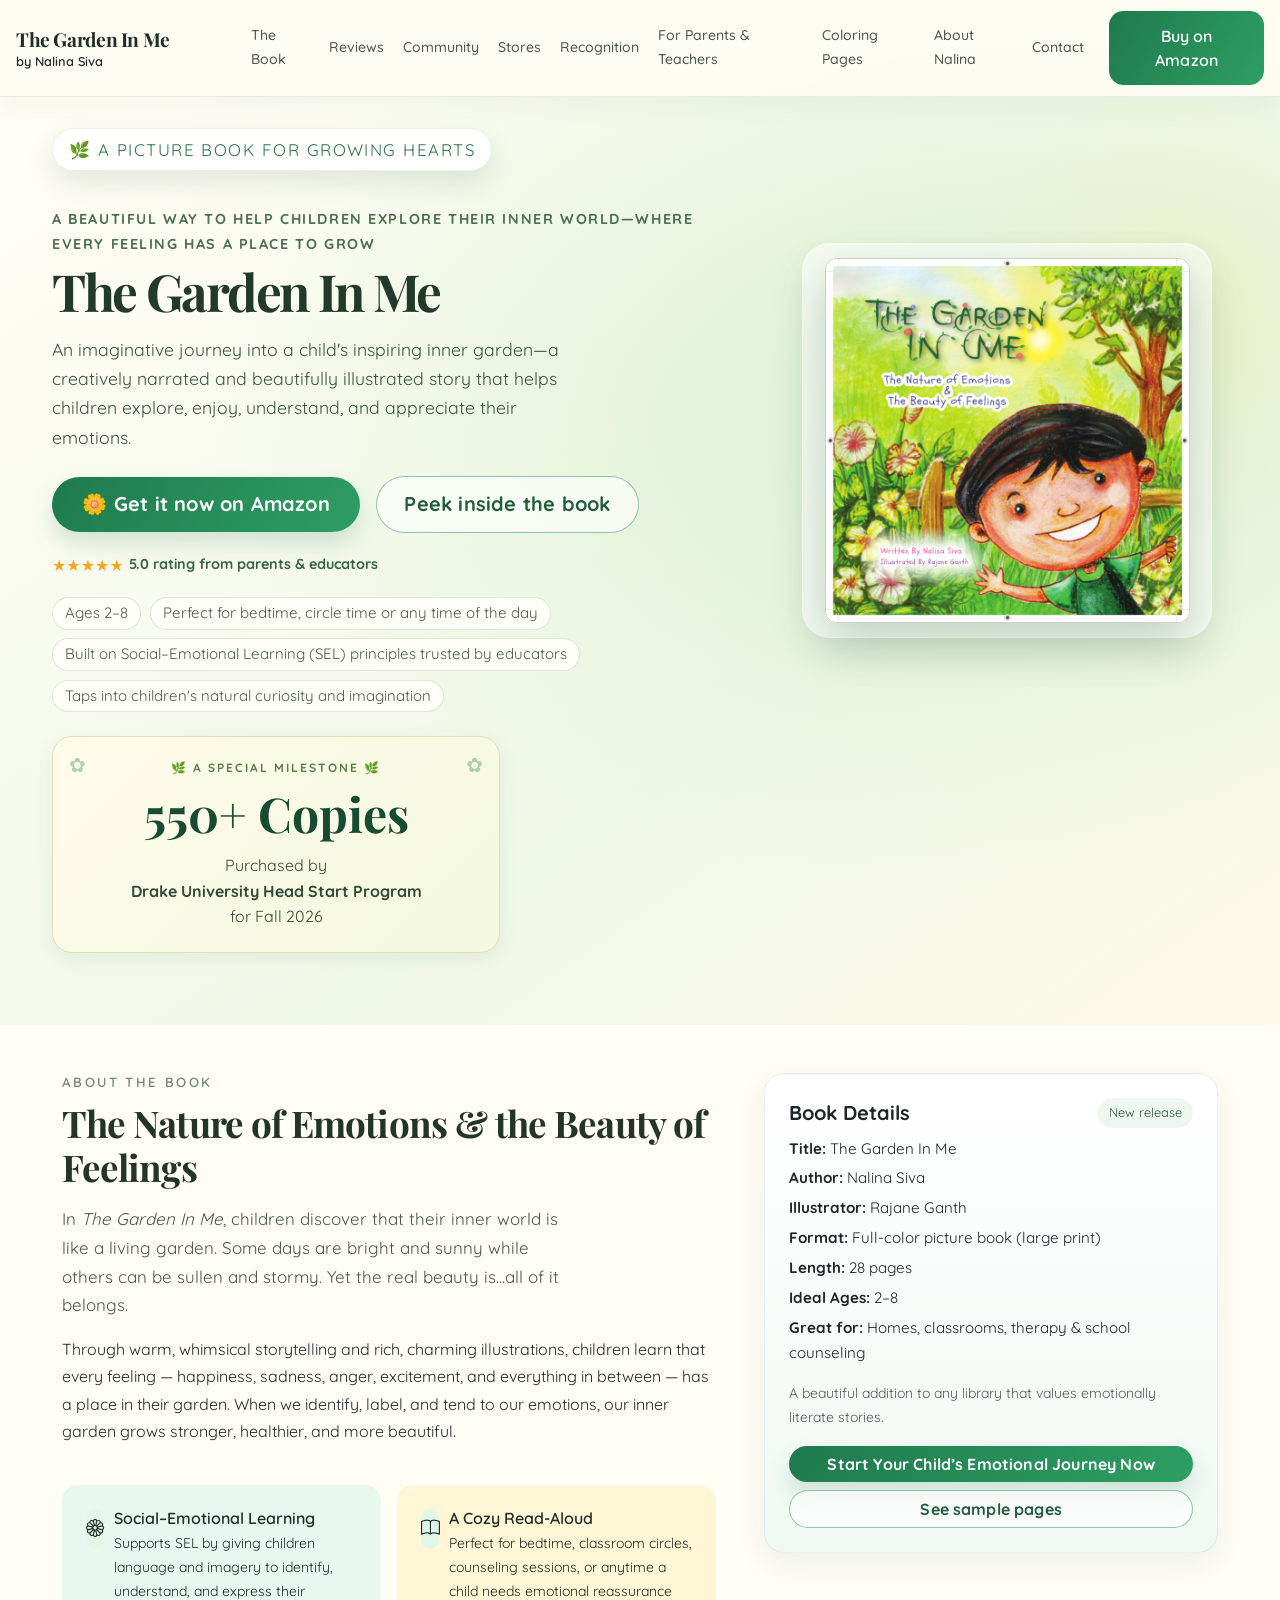
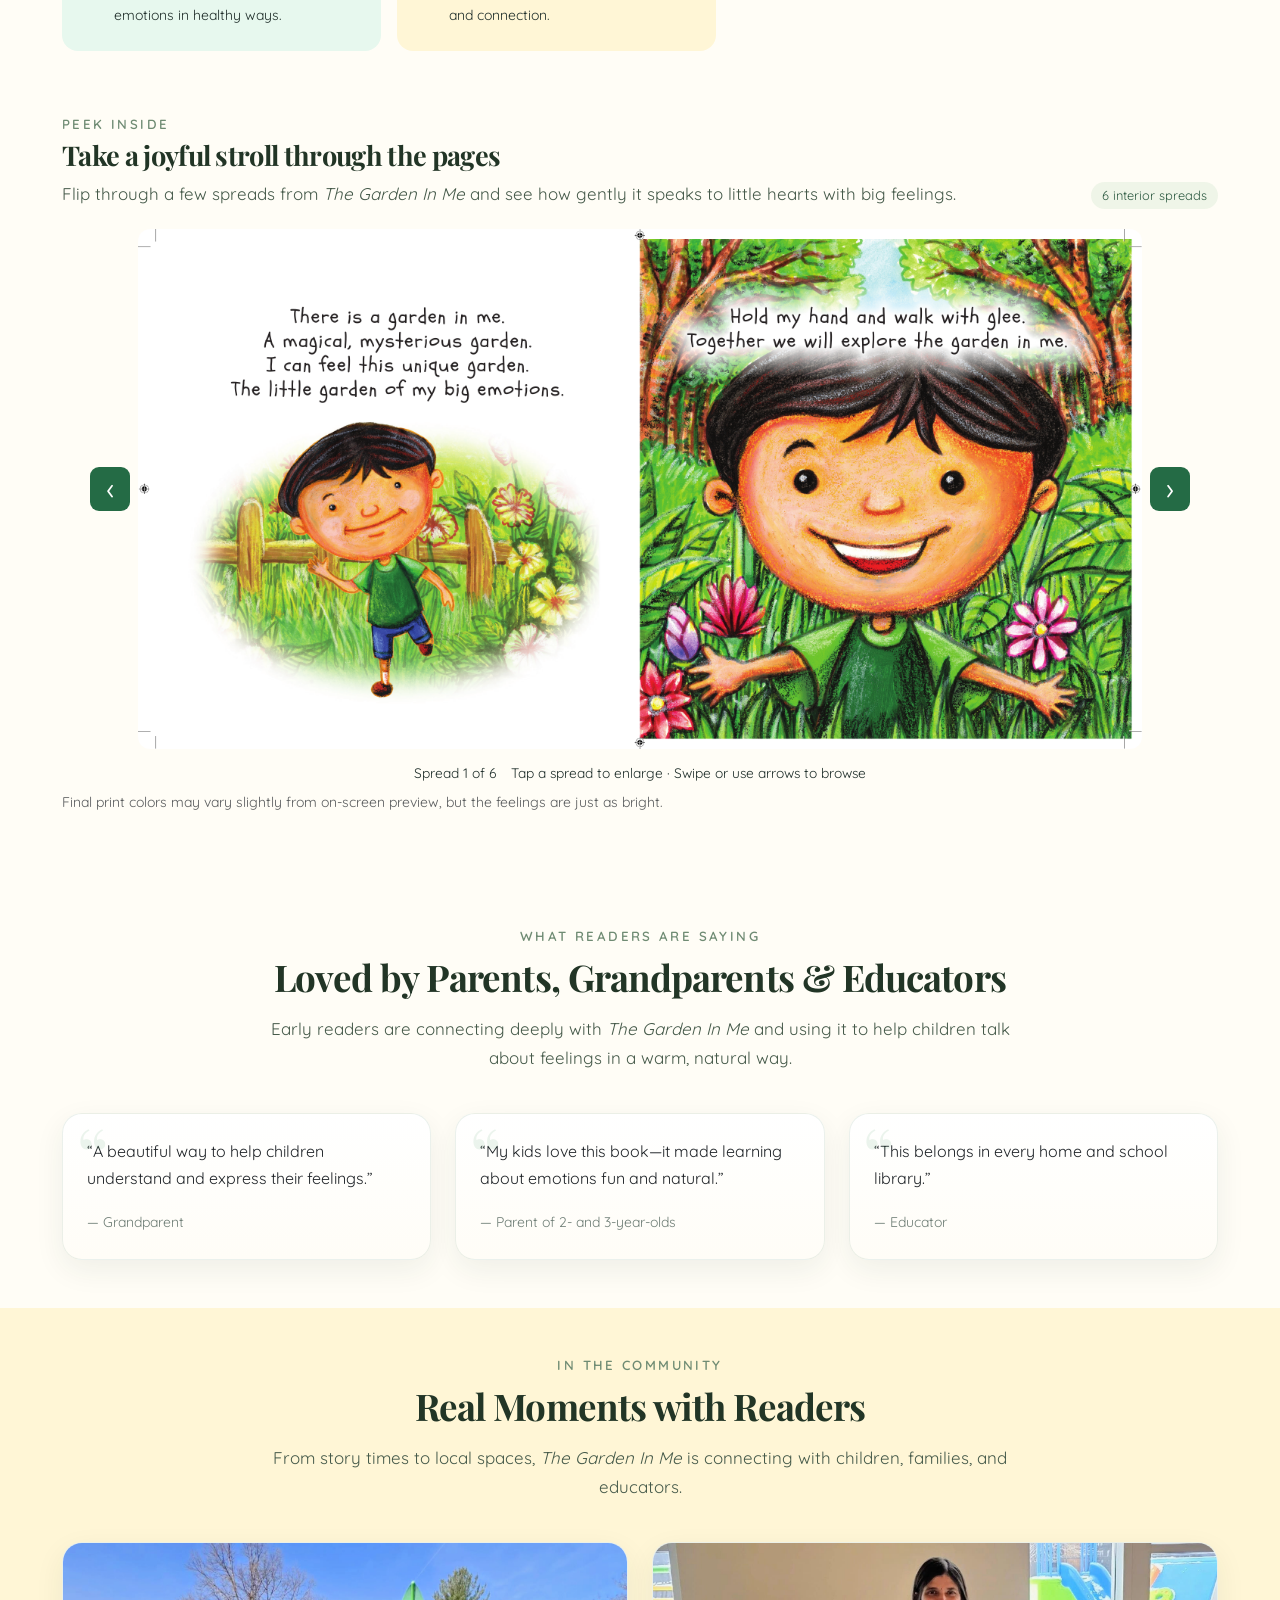
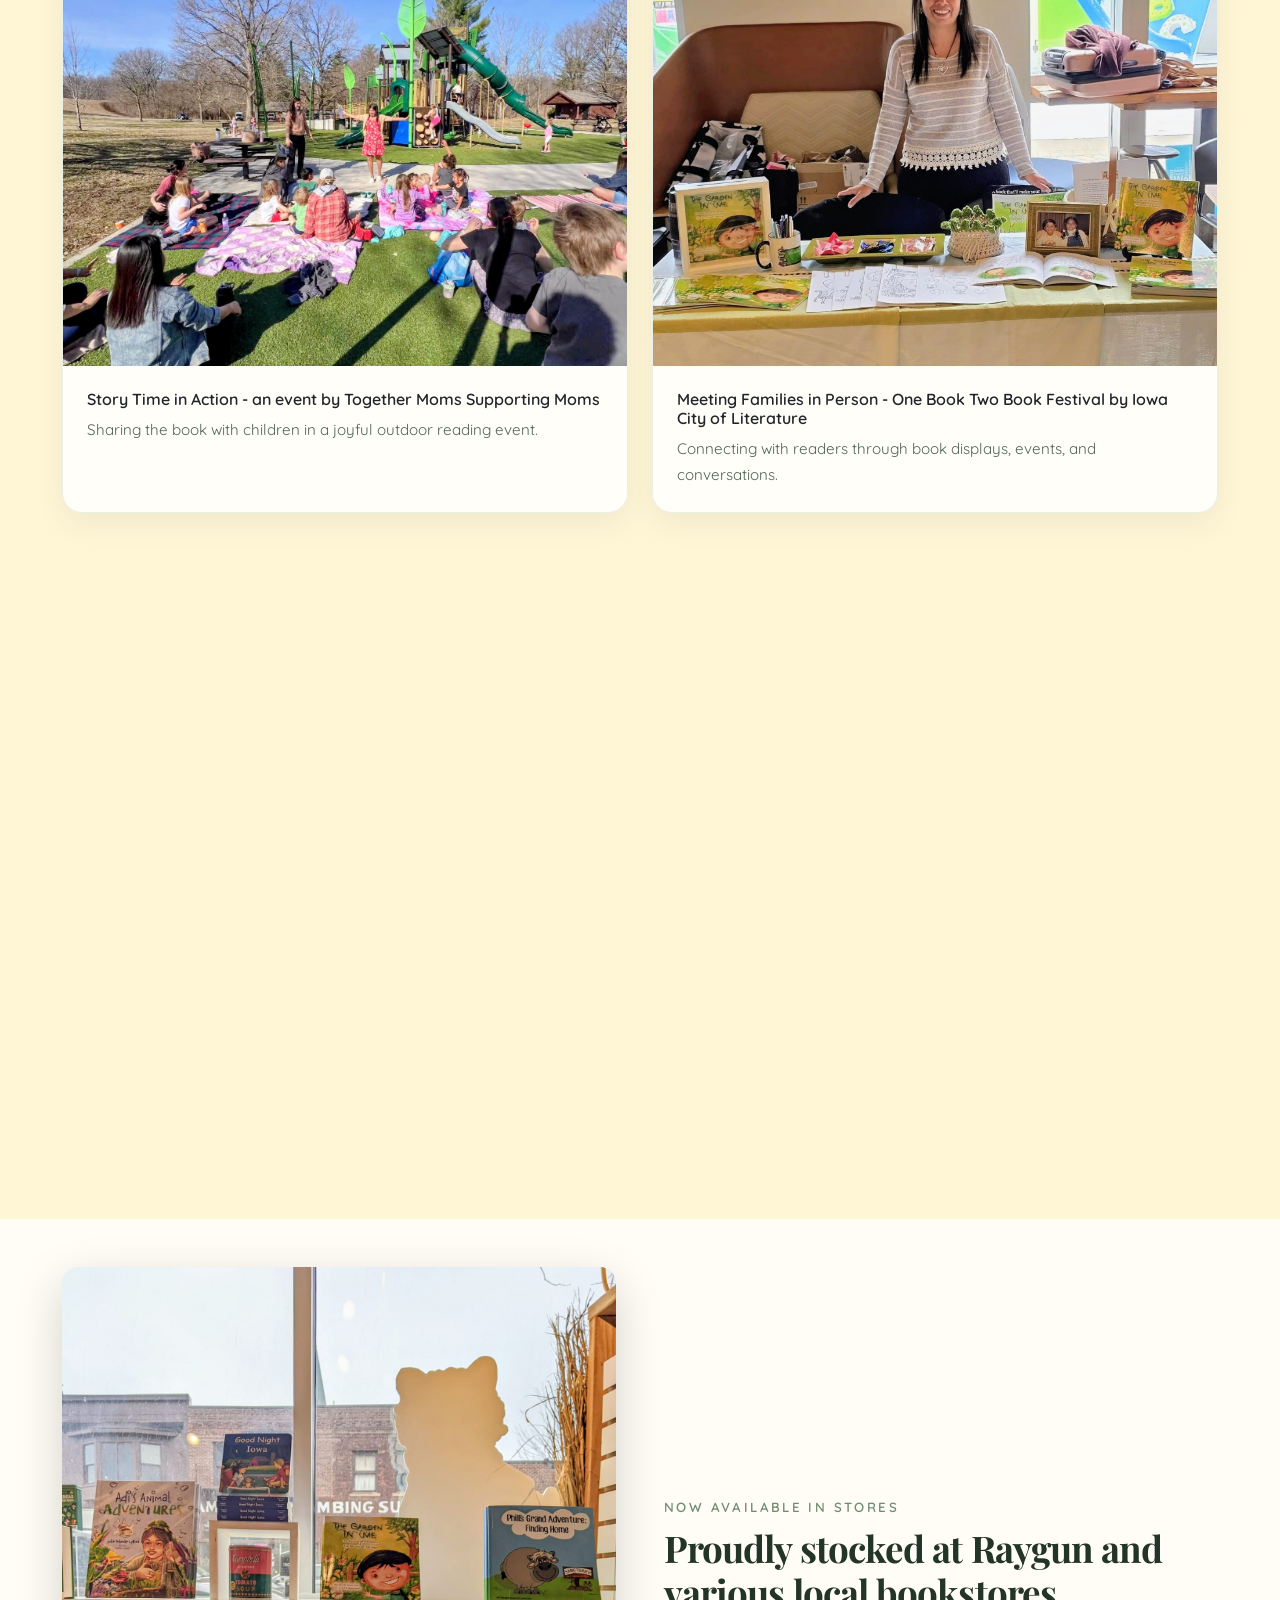
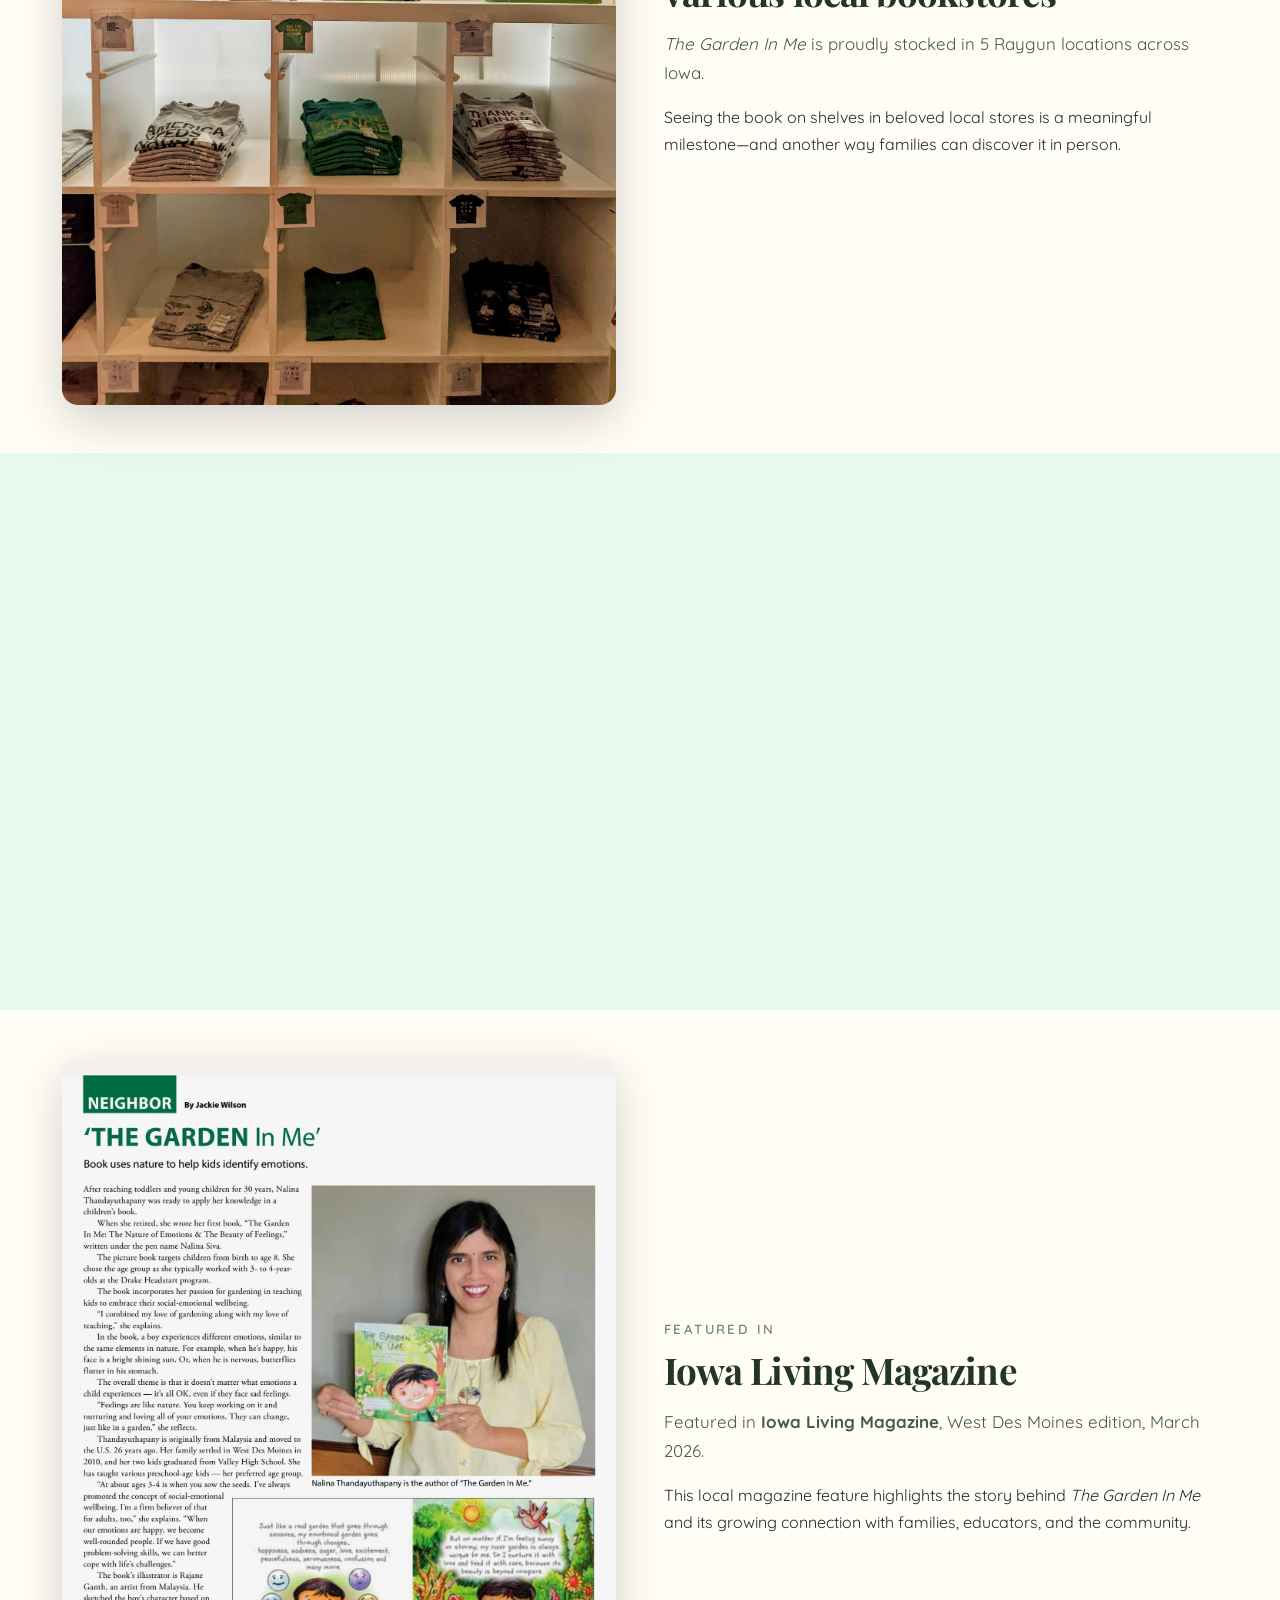
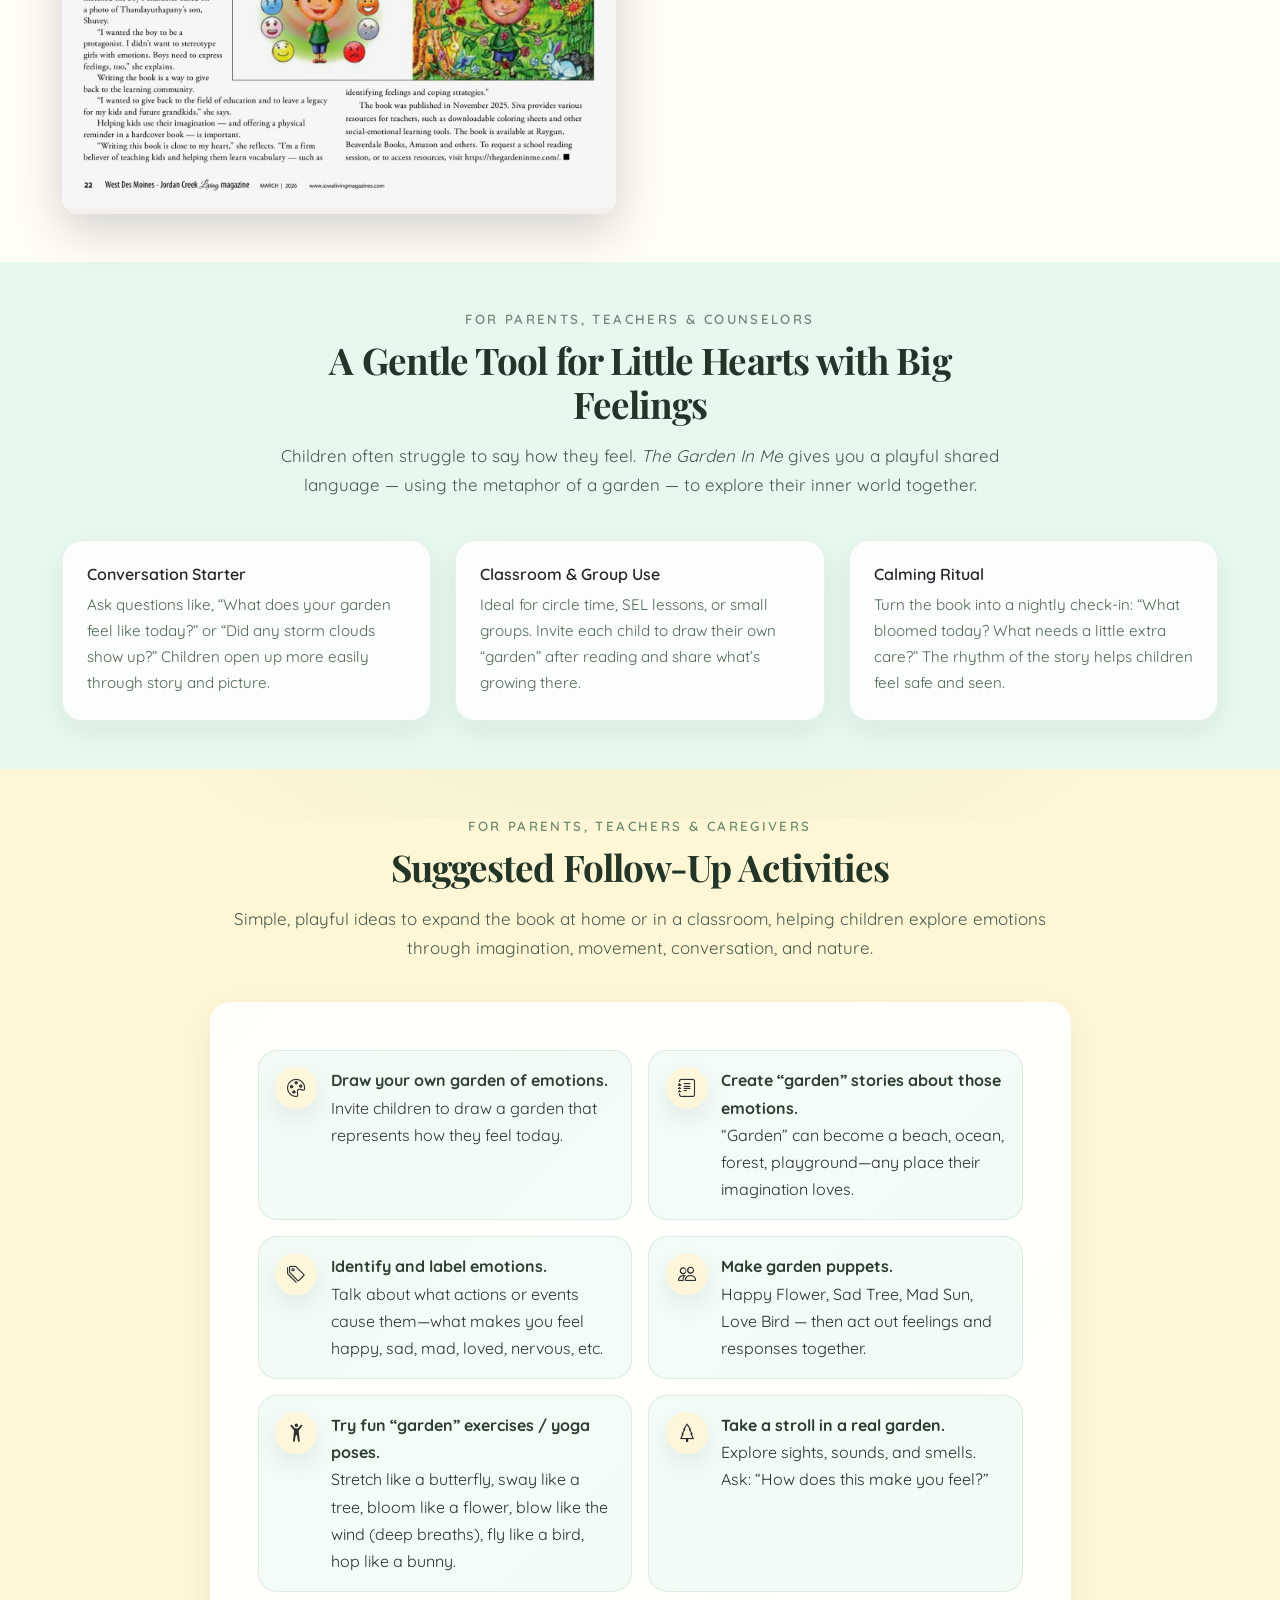
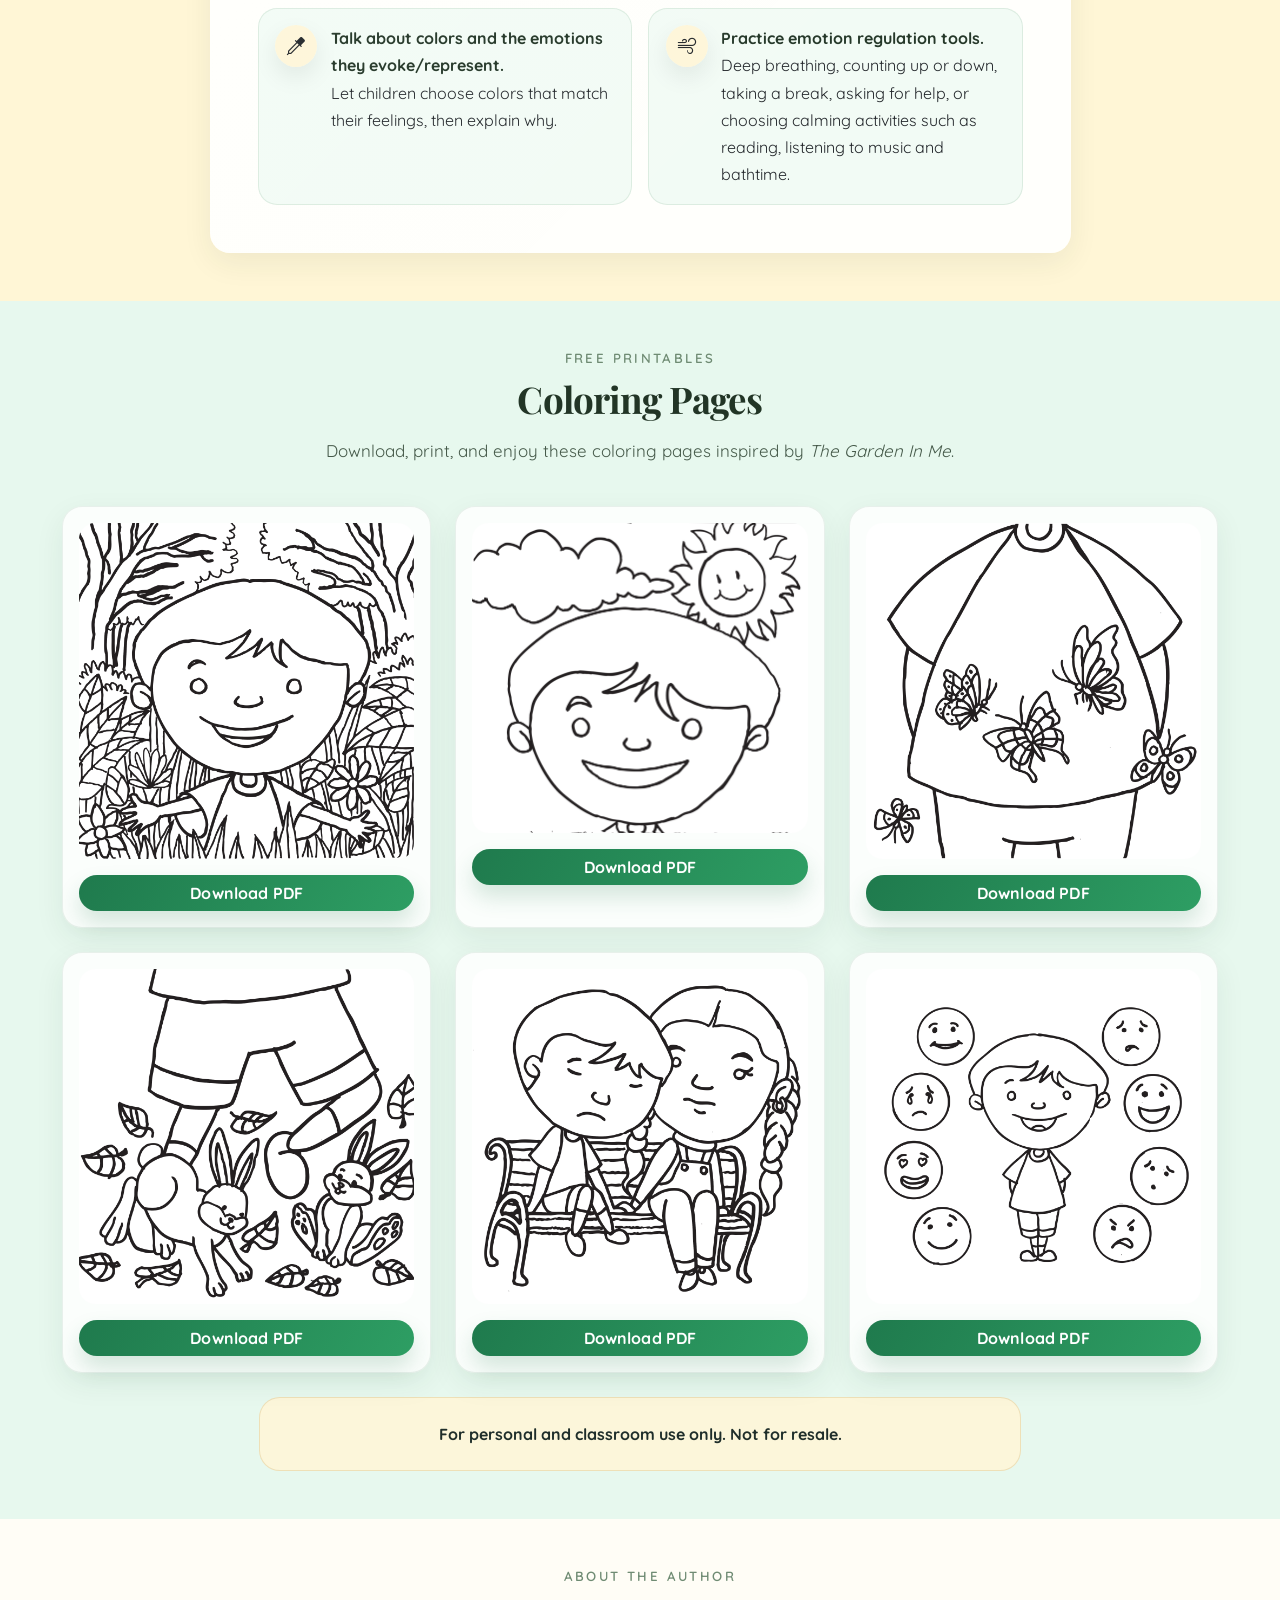
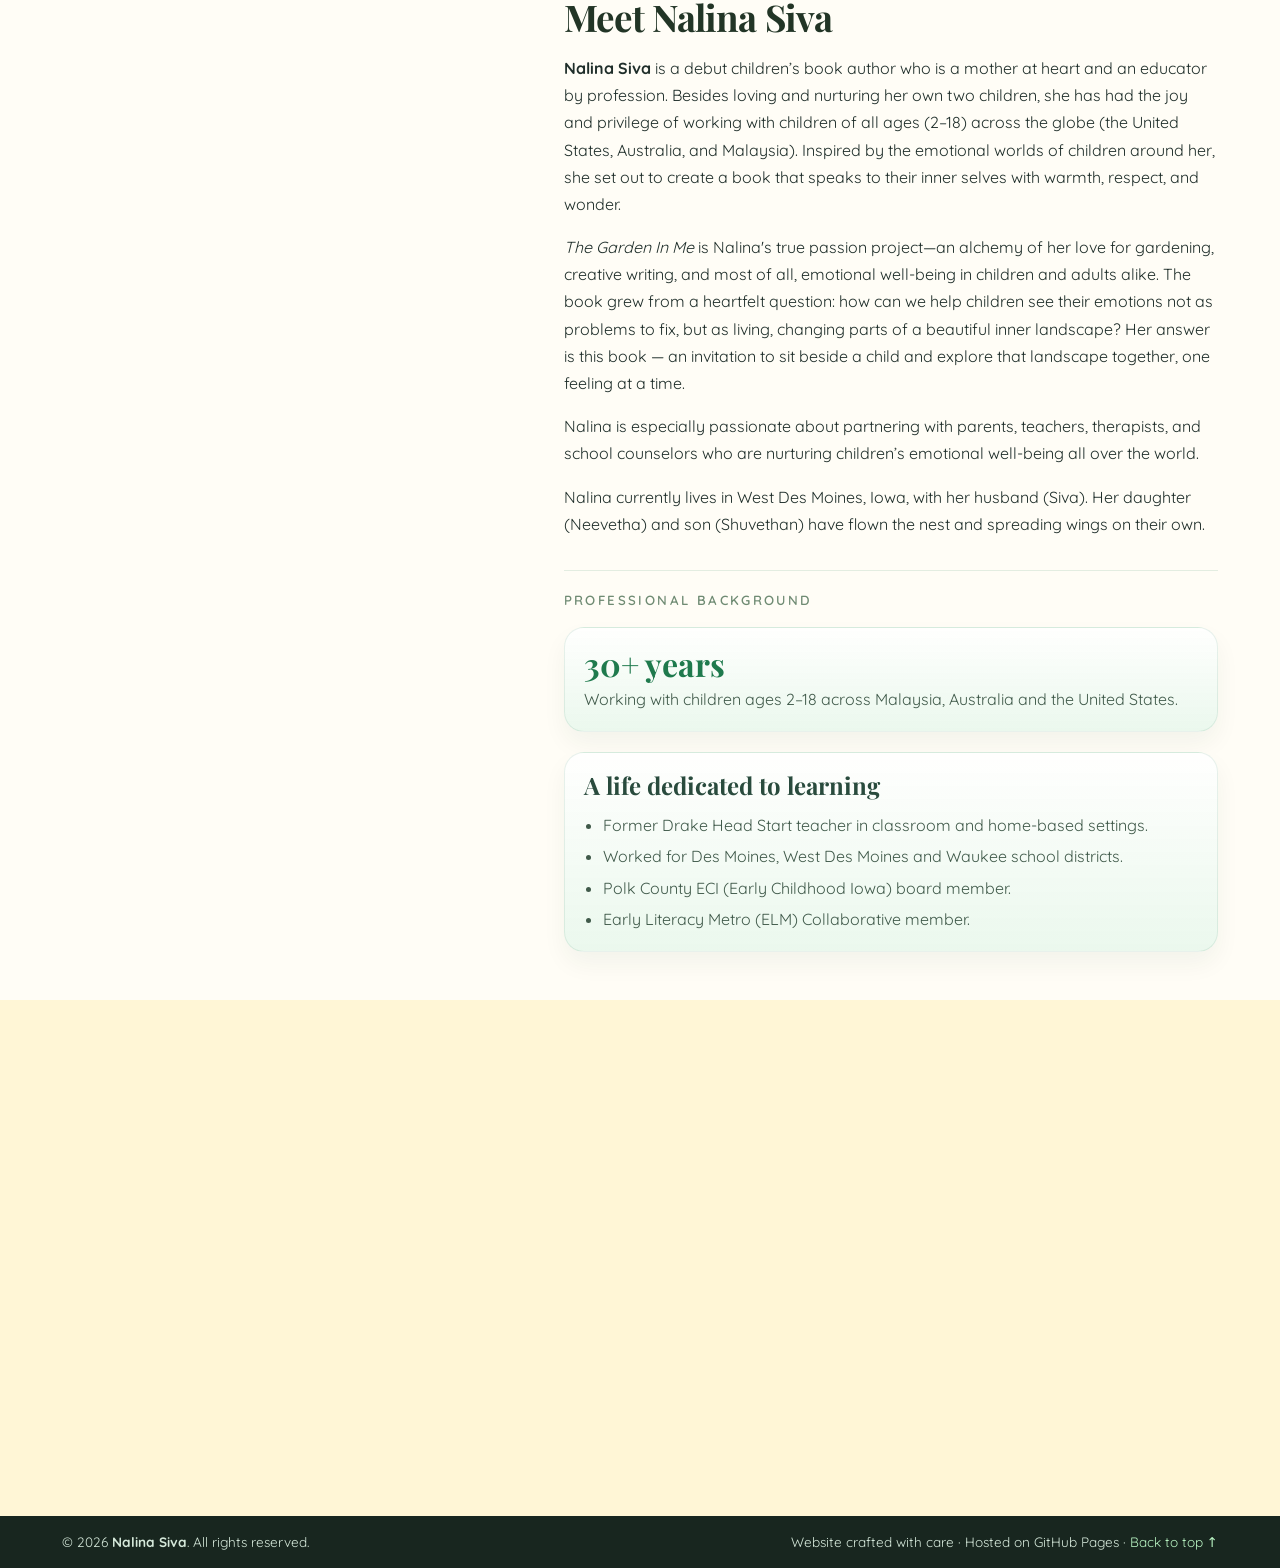
==== commit e8d6a8cc: "fix issue with android spread display issue" ====
--- a/index.html
+++ b/index.html
@@ -1,51 +1,40 @@
 <!DOCTYPE html>
+
 <html lang="en">
-
 <head>
-
-  <!-- Google tag (gtag.js) -->
-  <script async src="https://www.googletagmanager.com/gtag/js?id=G-F8M8VYS5GL"></script>
-  <script>
+<!-- Google tag (gtag.js) -->
+<script async="" src="https://www.googletagmanager.com/gtag/js?id=G-F8M8VYS5GL"></script>
+<script>
     window.dataLayer = window.dataLayer || [];
     function gtag() { dataLayer.push(arguments); }
     gtag('js', new Date());
 
     gtag('config', 'G-F8M8VYS5GL');
   </script>
-
-  <meta charset="UTF-8" />
-  <meta name="viewport" content="width=device-width, initial-scale=1" />
-  <title>The Garden In Me | Children’s Picture Book About Emotions (Ages 2–8)</title>
-
-  <!-- Basic SEO -->
-  <meta name="description"
-    content="An imaginative journey into a child's inspiring inner garden—a creatively narrated and beautifully illustrated story that helps children explore, enjoy, understand, and appreciate their emotions. Perfect for ages 2–8." />
-  <meta name="author" content="Nalina Siva" />
-  <link rel="canonical" href="https://thegardeninme.com/" />
-
-  <!-- Open Graph Preview for WhatsApp, Facebook, LinkedIn -->
-  <meta property="og:title" content="The Garden In Me | Children’s Picture Book About Emotions (Ages 2–8)">
-  <meta property="og:description"
-    content="An imaginative journey into a child's inspiring inner garden… beautifully illustrated to help children explore emotions with joy and confidence.">
-  <meta property="og:image" content="https://thegardeninme.com/img/og-cover.jpg">
-  <meta property="og:url" content="https://thegardeninme.com/">
-  <meta property="og:site_name" content="The Garden In Me">
-
-  <meta property="og:type" content="website">
-  <meta property="og:image:type" content="image/jpeg">
-  <meta property="og:image:width" content="1200">
-  <meta property="og:image:height" content="1200">
-
-  <!-- Twitter (also used by some Android apps) -->
-  <meta name="twitter:card" content="summary_large_image">
-  <meta name="twitter:title" content="The Garden In Me – Children’s Picture Book">
-  <meta name="twitter:description"
-    content="A beautifully illustrated story that helps children explore and understand their emotions.">
-  <meta name="twitter:image" content="https://thegardeninme.com/img/og-cover.jpg">
-
-  <link rel="preload" as="image" href="img/cover-800.jpg">
-
-  <script type="application/ld+json">
+<meta charset="utf-8"/>
+<meta content="width=device-width, initial-scale=1" name="viewport"/>
+<title>The Garden In Me | Children’s Picture Book About Emotions (Ages 2–8)</title>
+<!-- Basic SEO -->
+<meta content="An imaginative journey into a child's inspiring inner garden—a creatively narrated and beautifully illustrated story that helps children explore, enjoy, understand, and appreciate their emotions. Perfect for ages 2–8." name="description"/>
+<meta content="Nalina Siva" name="author"/>
+<link href="https://thegardeninme.com/" rel="canonical"/>
+<!-- Open Graph Preview for WhatsApp, Facebook, LinkedIn -->
+<meta content="The Garden In Me | Children’s Picture Book About Emotions (Ages 2–8)" property="og:title"/>
+<meta content="An imaginative journey into a child's inspiring inner garden… beautifully illustrated to help children explore emotions with joy and confidence." property="og:description"/>
+<meta content="https://thegardeninme.com/img/og-cover.jpg" property="og:image"/>
+<meta content="https://thegardeninme.com/" property="og:url"/>
+<meta content="The Garden In Me" property="og:site_name"/>
+<meta content="website" property="og:type"/>
+<meta content="image/jpeg" property="og:image:type"/>
+<meta content="1200" property="og:image:width"/>
+<meta content="1200" property="og:image:height"/>
+<!-- Twitter (also used by some Android apps) -->
+<meta content="summary_large_image" name="twitter:card"/>
+<meta content="The Garden In Me – Children’s Picture Book" name="twitter:title"/>
+<meta content="A beautifully illustrated story that helps children explore and understand their emotions." name="twitter:description"/>
+<meta content="https://thegardeninme.com/img/og-cover.jpg" name="twitter:image"/>
+<link as="image" href="img/cover-800.jpg" rel="preload"/>
+<script type="application/ld+json">
 {
   "@context": "https://schema.org",
   "@type": "WebSite",
@@ -59,114 +48,100 @@
   "audience": { "@type": "PeopleAudience", "suggestedMinAge": "2", "suggestedMaxAge": "8" }
 }
 </script>
-
-  <!-- Favicons / Site Icons -->
-  <link rel="icon" href="/favicon.ico" sizes="any">
-  <link rel="icon" type="image/png" sizes="48x48" href="/img/favicon-48.png">
-  <link rel="icon" type="image/png" sizes="96x96" href="/img/favicon-96.png">
-  <link rel="apple-touch-icon" sizes="180x180" href="/img/apple-touch-icon.png">
-  <link rel="icon" type="image/png" sizes="512x512" href="/img/icon-512.png">
-  <!-- Bootstrap 5 CSS -->
-  <link href="https://cdn.jsdelivr.net/npm/bootstrap@5.3.3/dist/css/bootstrap.min.css" rel="stylesheet">
-
-  <!-- Google Fonts -->
-  <link rel="preconnect" href="https://fonts.googleapis.com">
-  <link rel="preconnect" href="https://fonts.gstatic.com" crossorigin>
-  <link
-    href="https://fonts.googleapis.com/css2?family=Playfair+Display:wght@600;700&family=Quicksand:wght@400;500;600;700&display=swap"
-    rel="stylesheet">
-  <link rel="stylesheet" href="https://cdn.jsdelivr.net/npm/bootstrap-icons@1.11.3/font/bootstrap-icons.min.css">
-  <link rel="stylesheet" href="css/styles.css">
+<!-- Favicons / Site Icons -->
+<link href="/favicon.ico" rel="icon" sizes="any"/>
+<link href="/img/favicon-48.png" rel="icon" sizes="48x48" type="image/png"/>
+<link href="/img/favicon-96.png" rel="icon" sizes="96x96" type="image/png"/>
+<link href="/img/apple-touch-icon.png" rel="apple-touch-icon" sizes="180x180"/>
+<link href="/img/icon-512.png" rel="icon" sizes="512x512" type="image/png"/>
+<!-- Bootstrap 5 CSS -->
+<link href="https://cdn.jsdelivr.net/npm/bootstrap@5.3.3/dist/css/bootstrap.min.css" rel="stylesheet"/>
+<!-- Google Fonts -->
+<link href="https://fonts.googleapis.com" rel="preconnect"/>
+<link crossorigin="" href="https://fonts.gstatic.com" rel="preconnect"/>
+<link href="https://fonts.googleapis.com/css2?family=Playfair+Display:wght@600;700&amp;family=Quicksand:wght@400;500;600;700&amp;display=swap" rel="stylesheet"/>
+<link href="https://cdn.jsdelivr.net/npm/bootstrap-icons@1.11.3/font/bootstrap-icons.min.css" rel="stylesheet"/>
+<link href="css/styles.css" rel="stylesheet"/>
 </head>
-
-<body data-bs-spy="scroll" data-bs-target="#mainNav" data-bs-offset="90" tabindex="0">
-
-  <!-- NAVBAR -->
-  <nav id="mainNav" class="navbar navbar-expand-lg navbar-light fixed-top">
-    <div class="container">
-      <a class="navbar-brand d-flex flex-column lh-sm" href="#top">
-        <span class="brand-accent">The Garden In Me</span>
-        <small class="brand-subtitle">by Nalina Siva</small>
-      </a>
-
-      <button class="navbar-toggler" type="button" data-bs-toggle="collapse" data-bs-target="#navbarNav"
-        aria-controls="navbarNav" aria-expanded="false" aria-label="Toggle navigation">
-        <span class="navbar-toggler-icon"></span>
-      </button>
-
-      <div class="collapse navbar-collapse justify-content-end" id="navbarNav">
-        <ul class="navbar-nav align-items-lg-center">
-          <li class="nav-item"><a class="nav-link" href="#book">The Book</a></li>
-          <li class="nav-item"><a class="nav-link" href="#reviews">Reviews</a></li>
-          <li class="nav-item"><a class="nav-link" href="#community">Community</a></li>
-          <li class="nav-item"><a class="nav-link" href="#stores">Stores</a></li>
-          <li class="nav-item"><a class="nav-link" href="#recognition">Recognition</a></li>
-          <li class="nav-item"><a class="nav-link" href="#for-grownups">For Parents &amp; Teachers</a></li>
-          <li class="nav-item"><a class="nav-link" href="#coloring-pages">Coloring Pages</a></li>
-          <li class="nav-item"><a class="nav-link" href="#author">About Nalina</a></li>
-          <li class="nav-item"><a class="nav-link" href="#contact">Contact</a></li>
-        </ul>
-
-        <a href="https://a.co/d/7utg5G7" target="_blank" class="btn btn-success ms-lg-3 mt-3 mt-lg-0">
+<body data-bs-offset="90" data-bs-spy="scroll" data-bs-target="#mainNav" tabindex="0">
+<!-- NAVBAR -->
+<nav class="navbar navbar-expand-lg navbar-light fixed-top" id="mainNav">
+<div class="container">
+<a class="navbar-brand d-flex flex-column lh-sm" href="#top">
+<span class="brand-accent">The Garden In Me</span>
+<small class="brand-subtitle">by Nalina Siva</small>
+</a>
+<button aria-controls="navbarNav" aria-expanded="false" aria-label="Toggle navigation" class="navbar-toggler" data-bs-target="#navbarNav" data-bs-toggle="collapse" type="button">
+<span class="navbar-toggler-icon"></span>
+</button>
+<div class="collapse navbar-collapse justify-content-end" id="navbarNav">
+<ul class="navbar-nav align-items-lg-center">
+<li class="nav-item"><a class="nav-link" href="#book">The Book</a></li>
+<li class="nav-item"><a class="nav-link" href="#reviews">Reviews</a></li>
+<li class="nav-item"><a class="nav-link" href="#community">Community</a></li>
+<li class="nav-item"><a class="nav-link" href="#stores">Stores</a></li>
+<li class="nav-item"><a class="nav-link" href="#recognition">Recognition</a></li>
+<li class="nav-item"><a class="nav-link" href="#for-grownups">For Parents &amp; Teachers</a></li>
+<li class="nav-item"><a class="nav-link" href="#coloring-pages">Coloring Pages</a></li>
+<li class="nav-item"><a class="nav-link" href="#author">About Nalina</a></li>
+<li class="nav-item"><a class="nav-link" href="#contact">Contact</a></li>
+</ul>
+<a class="btn btn-success ms-lg-3 mt-3 mt-lg-0" href="https://a.co/d/7utg5G7" target="_blank">
           Buy on Amazon
         </a>
-      </div>
-    </div>
-  </nav>
-
-  <!-- HERO -->
-  <section class="hero" id="top">
-    <div class="container">
-      <div class="row align-items-center g-5 hero-grid">
-        <div class="col-lg-6 order-2 order-lg-1">
-          <div class="hero-badge mb-3">
-            <span>🌿</span>
-            <span>A Picture Book for Growing Hearts</span>
-          </div>
-
-          <p class="hero-tagline mb-2">
+</div>
+</div>
+</nav>
+<!-- HERO -->
+<section class="hero" id="top">
+<div class="container">
+<div class="row align-items-center g-5 hero-grid">
+<div class="col-lg-6 order-2 order-lg-1">
+<div class="hero-badge mb-3">
+<span>🌿</span>
+<span>A Picture Book for Growing Hearts</span>
+</div>
+<p class="hero-tagline mb-2">
             A beautiful way to help children explore their inner world—where every feeling has a place to grow
           </p>
-
-          <h1 class="hero-title mb-3">
+<h1 class="hero-title mb-3">
             The Garden In Me
           </h1>
-
-          <div class="hero-artwork-stage">
-          <div class="hero-illustration-wrap text-center">
-            <div class="hero-cover-shell">
-              <img src="img/cover-800.jpg" alt="The Garden In Me book cover"
-                class="img-fluid book-cover-shadow hero-cover" width="800" height="800" loading="eager"
-                fetchpriority="high" decoding="async">
-            </div>
-            <div class="hero-floating-card">
-              <span>Helps kids say:</span>
-              “Today my garden feels sunny… and a little rainy too.”<br>
+<div class="hero-artwork-stage">
+<div class="hero-illustration-wrap text-center">
+<div class="hero-cover-shell">
+<img alt="The Garden In Me book cover" class="img-fluid book-cover-shadow hero-cover" decoding="async" fetchpriority="high" height="800" loading="eager" src="img/cover-800.jpg" width="800"/>
+</div>
+<div class="hero-floating-card">
+<span>Helps kids say:</span>
+              “Today my garden feels sunny… and a little rainy too.”<br/>
               A comforting way to talk about big feelings.
             </div>
-          </div>
-          </div>
-          <p class="hero-subtitle mb-3">
+</div>
+</div>
+<p class="hero-subtitle mb-3">
             An imaginative journey into a child's inspiring inner garden—a creatively narrated and beautifully
             illustrated story that helps children explore, enjoy, understand, and appreciate their emotions.
-          </p>
-
-          <div class="hero-rating">
-            <div class="hero-rating-stars">★★★★★</div>
-            <div><strong>5.0 rating from parents & educators</strong></div>
-          </div>
-
-          <div class="hero-pill">
-            <span>Ages 2–8</span>
-            <span>Perfect for bedtime, circle time or any time of the day</span>
-            <span>Built on Social–Emotional Learning (SEL) principles trusted by educators</span>
-            <span>Taps into children's natural curiosity and imagination</span>
-          </div>
-
-
+          </p><div class="mt-4 d-flex flex-wrap align-items-center gap-3 justify-content-center justify-content-lg-start">
+<a class="btn btn-success btn-lg hero-cta-primary" href="https://a.co/d/7utg5G7" target="_blank">
+              🌼 Get it now on Amazon
+            </a>
+<a class="btn btn-outline-success btn-lg hero-cta-secondary" href="#peek-inside">
+              Peek inside the book
+            </a>
+</div>
+<div class="hero-rating">
+<div class="hero-rating-stars">★★★★★</div>
+<div><strong>5.0 rating from parents &amp; educators</strong></div>
+</div>
+<div class="hero-pill">
+<span>Ages 2–8</span>
+<span>Perfect for bedtime, circle time or any time of the day</span>
+<span>Built on Social–Emotional Learning (SEL) principles trusted by educators</span>
+<span>Taps into children's natural curiosity and imagination</span>
+</div>
 <!-- Drake Head Start Milestone -->
-<div class="recognition-milestone hero-milestone mt-4 mx-auto mx-lg-0"
-     style="
+<div class="recognition-milestone hero-milestone mt-4 mx-auto mx-lg-0" style="
        background: linear-gradient(135deg, #fffbea, #f3f8df);
        border: 1px solid #e1dfb8;
        border-radius: 20px;
@@ -175,8 +150,7 @@
        box-shadow: 0 6px 20px rgba(31, 79, 48, 0.08);
        max-width: 480px;
      ">
-
-  <div style="
+<div style="
     color: #56804c;
     font-size: 0.75rem;
     font-weight: 700;
@@ -185,8 +159,7 @@
   ">
     🌿 A SPECIAL MILESTONE 🌿
   </div>
-
-  <div style="
+<div style="
     font-family: 'Playfair Display', Georgia, serif;
     font-size: clamp(2.2rem, 5vw, 3rem);
     font-weight: 700;
@@ -196,743 +169,648 @@
   ">
     550+ Copies
   </div>
-
-  <div style="
+<div style="
     font-family: 'Quicksand', sans-serif;
     font-size: 1rem;
     line-height: 1.6;
     color: #314b38;
   ">
-    Purchased by<br>
-    <strong>Drake University Head Start Program</strong><br>
+    Purchased by<br/>
+<strong>Drake University Head Start Program</strong><br/>
     for Fall 2026
   </div>
-
-</div>
-
-
-          <div class="mt-4 d-flex flex-wrap align-items-center gap-3 justify-content-center justify-content-lg-start">
-            <a href="https://a.co/d/7utg5G7" target="_blank" class="btn btn-success btn-lg hero-cta-primary">
-              🌼 Get it now on Amazon
-            </a>
-            <a href="#peek-inside" class="btn btn-outline-success btn-lg hero-cta-secondary">
-              Peek inside the book
-            </a>
-          </div>
-        </div>
-
-
-      </div>
-    </div>
-  </section>
-
-  <!-- ABOUT THE BOOK -->
-  <section class="py-5 py-lg-6" id="book">
-    <div class="container">
-
-      <div class="row g-5 align-items-start">
-
-        <!-- LEFT COLUMN -->
-        <div class="col-lg-7 reveal-on-scroll">
-          <div class="section-label mb-2">About the Book</div>
-          <h2 class="section-title mb-3">
+</div>
+
+</div>
+</div>
+</div>
+</section>
+<!-- ABOUT THE BOOK -->
+<section class="py-5 py-lg-6" id="book">
+<div class="container">
+<div class="row g-5 align-items-start">
+<!-- LEFT COLUMN -->
+<div class="col-lg-7 reveal-on-scroll">
+<div class="section-label mb-2">About the Book</div>
+<h2 class="section-title mb-3">
             The Nature of Emotions &amp; the Beauty of Feelings
           </h2>
-
-          <p class="section-lead max-w-32rem">
+<p class="section-lead max-w-32rem">
             In <em>The Garden In Me</em>, children discover that their inner world is like a
             living garden. Some days are bright and sunny while others can be sullen and stormy.
             Yet the real beauty is...all of it belongs.
           </p>
-
-          <p>
+<p>
             Through warm, whimsical storytelling and rich, charming illustrations, children learn
             that every feeling — happiness, sadness, anger, excitement, and everything in between —
             has a place in their garden. When we identify, label, and tend to our emotions, our
             inner garden grows stronger, healthier, and more beautiful.
           </p>
-
-          <div class="row mt-4 g-3">
-            <div class="col-md-6">
-              <div class="p-3 p-md-4 bg-soft-green rounded-4 h-100 d-flex">
-                <div class="pill-icon">
-                  <i class="bi bi-flower1"></i>
-                </div>
-                <div>
-                  <h6 class="fw-semibold mb-1">Social–Emotional Learning</h6>
-                  <p class="mb-0 small">
+<div class="row mt-4 g-3">
+<div class="col-md-6">
+<div class="p-3 p-md-4 bg-soft-green rounded-4 h-100 d-flex">
+<div class="pill-icon">
+<i class="bi bi-flower1"></i>
+</div>
+<div>
+<h6 class="fw-semibold mb-1">Social–Emotional Learning</h6>
+<p class="mb-0 small">
                     Supports SEL by giving children language and imagery to identify, understand,
                     and express their emotions in healthy ways.
                   </p>
-                </div>
-              </div>
-            </div>
-
-            <div class="col-md-6">
-              <div class="p-3 p-md-4 bg-soft-yellow rounded-4 h-100 d-flex">
-                <div class="pill-icon">
-                  <i class="bi bi-book"></i>
-                </div>
-                <div>
-                  <h6 class="fw-semibold mb-1">A Cozy Read-Aloud</h6>
-                  <p class="mb-0 small">
+</div>
+</div>
+</div>
+<div class="col-md-6">
+<div class="p-3 p-md-4 bg-soft-yellow rounded-4 h-100 d-flex">
+<div class="pill-icon">
+<i class="bi bi-book"></i>
+</div>
+<div>
+<h6 class="fw-semibold mb-1">A Cozy Read-Aloud</h6>
+<p class="mb-0 small">
                     Perfect for bedtime, classroom circles, counseling sessions, or
                     anytime a child needs emotional reassurance and connection.
                   </p>
-                </div>
-              </div>
-            </div>
-          </div>
-        </div>
-
-        <!-- RIGHT COLUMN -->
-        <div class="col-lg-5 reveal-on-scroll">
-          <div class="card book-details-card">
-            <div class="card-body p-4 p-lg-4">
-              <div class="d-flex justify-content-between align-items-center mb-2">
-                <h5 class="fw-bold mb-0">Book Details</h5>
-                <span class="badge-soft">New release</span>
-              </div>
-
-              <ul class="mb-3">
-                <li><strong>Title:</strong> The Garden In Me</li>
-                <li><strong>Author:</strong> Nalina Siva</li>
-                <li><strong>Illustrator:</strong> Rajane Ganth</li>
-                <li><strong>Format:</strong> Full-color picture book (large print)</li>
-                <li><strong>Length:</strong> 28 pages</li>
-                <li><strong>Ideal Ages:</strong> 2–8</li>
-                <li><strong>Great for:</strong> Homes, classrooms, therapy &amp; school counseling</li>
-              </ul>
-
-              <p class="small text-muted mb-3">
+</div>
+</div>
+</div>
+</div>
+</div>
+<!-- RIGHT COLUMN -->
+<div class="col-lg-5 reveal-on-scroll">
+<div class="card book-details-card">
+<div class="card-body p-4 p-lg-4">
+<div class="d-flex justify-content-between align-items-center mb-2">
+<h5 class="fw-bold mb-0">Book Details</h5>
+<span class="badge-soft">New release</span>
+</div>
+<ul class="mb-3">
+<li><strong>Title:</strong> The Garden In Me</li>
+<li><strong>Author:</strong> Nalina Siva</li>
+<li><strong>Illustrator:</strong> Rajane Ganth</li>
+<li><strong>Format:</strong> Full-color picture book (large print)</li>
+<li><strong>Length:</strong> 28 pages</li>
+<li><strong>Ideal Ages:</strong> 2–8</li>
+<li><strong>Great for:</strong> Homes, classrooms, therapy &amp; school counseling</li>
+</ul>
+<p class="small text-muted mb-3">
                 A beautiful addition to any library that values emotionally literate stories.
               </p>
-
-              <a href="https://a.co/d/7utg5G7" target="_blank" class="btn btn-success w-100 mb-2">
+<a class="btn btn-success w-100 mb-2" href="https://a.co/d/7utg5G7" target="_blank">
                 Start Your Child’s Emotional Journey Now
               </a>
-              <a href="#peek-inside" class="btn btn-outline-success w-100">
+<a class="btn btn-outline-success w-100" href="#peek-inside">
                 See sample pages
               </a>
-            </div>
-          </div>
-        </div>
-
-      </div>
-
-      <!-- PEEK INSIDE CAROUSEL -->
-      <div id="peek-inside" class="mt-5 pt-3">
-        <div class="d-flex flex-column flex-md-row justify-content-between align-items-md-end mb-3">
-          <div>
-            <div class="section-label mb-1">Peek Inside</div>
-            <h3 class="section-title mb-0" style="font-size:1.7rem;">
+</div>
+</div>
+</div>
+</div>
+<!-- PEEK INSIDE CAROUSEL -->
+<div class="mt-5 pt-3" id="peek-inside">
+<div class="d-flex flex-column flex-md-row justify-content-between align-items-md-end mb-3">
+<div>
+<div class="section-label mb-1">Peek Inside</div>
+<h3 class="section-title mb-0" style="font-size:1.7rem;">
               Take a joyful stroll through the pages
             </h3>
-            <p class="section-lead mt-2 mb-0">
+<p class="section-lead mt-2 mb-0">
               Flip through a few spreads from <em>The Garden In Me</em> and see how gently it
               speaks to little hearts with big feelings.
             </p>
-          </div>
-          <span class="badge-soft mt-3 mt-md-0">6 interior spreads</span>
-        </div>
-
-        <div class="peek-gallery"><button type="button" class="peek-gallery-arrow" id="peekPrevious" aria-label="Previous spread">‹</button><div id="peekInsideCarousel" class="peek-gallery-track" aria-label="Six complete two-page book spreads" tabindex="0"><div class="peek-spread-slide"><button type="button" class="peek-spread-trigger" data-bs-toggle="modal" data-bs-target="#peekZoomModal" data-spread="img/spread/page-03.png" aria-label="Enlarge spread 1 of 6"><img src="img/spread/page-03.png" alt="Original complete two-page book spread 1" class="peek-spread-image" loading="eager"></button></div>
-<div class="peek-spread-slide"><button type="button" class="peek-spread-trigger" data-bs-toggle="modal" data-bs-target="#peekZoomModal" data-spread="img/spread/page-05.png" aria-label="Enlarge spread 2 of 6"><img src="img/spread/page-05.png" alt="Original complete two-page book spread 2" class="peek-spread-image" loading="lazy"></button></div>
-<div class="peek-spread-slide"><button type="button" class="peek-spread-trigger" data-bs-toggle="modal" data-bs-target="#peekZoomModal" data-spread="img/spread/page-06.png" aria-label="Enlarge spread 3 of 6"><img src="img/spread/page-06.png" alt="Original complete two-page book spread 3" class="peek-spread-image" loading="lazy"></button></div>
-<div class="peek-spread-slide"><button type="button" class="peek-spread-trigger" data-bs-toggle="modal" data-bs-target="#peekZoomModal" data-spread="img/spread/page-08.png" aria-label="Enlarge spread 4 of 6"><img src="img/spread/page-08.png" alt="Original complete two-page book spread 4" class="peek-spread-image" loading="lazy"></button></div>
-<div class="peek-spread-slide"><button type="button" class="peek-spread-trigger" data-bs-toggle="modal" data-bs-target="#peekZoomModal" data-spread="img/spread/page-12.png" aria-label="Enlarge spread 5 of 6"><img src="img/spread/page-12.png" alt="Original complete two-page book spread 5" class="peek-spread-image" loading="lazy"></button></div>
-<div class="peek-spread-slide"><button type="button" class="peek-spread-trigger" data-bs-toggle="modal" data-bs-target="#peekZoomModal" data-spread="img/spread/page-13.png" aria-label="Enlarge spread 6 of 6"><img src="img/spread/page-13.png" alt="Original complete two-page book spread 6" class="peek-spread-image" loading="lazy"></button></div></div><button type="button" class="peek-gallery-arrow" id="peekNext" aria-label="Next spread">›</button></div>
-<div class="peek-helper" aria-live="polite"><span id="peekCount">Spread 1 of 6</span><span>Tap a spread to enlarge · Swipe or use arrows to browse</span></div>
-<div class="modal fade" id="peekZoomModal" tabindex="-1" aria-labelledby="peekZoomTitle" aria-hidden="true">
-          <div class="modal-dialog modal-fullscreen"><div class="modal-content peek-zoom-content">
-            <div class="modal-header"><h2 class="modal-title fs-6" id="peekZoomTitle">Peek Inside — Enlarged Spread</h2>
-              <div class="peek-zoom-controls" role="group" aria-label="Zoom controls">
-                <button type="button" class="btn btn-outline-success btn-sm" id="peekZoomOut" aria-label="Zoom out">−</button>
-                <button type="button" class="btn btn-outline-success btn-sm" id="peekZoomReset">Fit</button>
-                <button type="button" class="btn btn-outline-success btn-sm" id="peekZoomIn" aria-label="Zoom in">+</button>
-              </div><button type="button" class="btn-close" data-bs-dismiss="modal" aria-label="Close enlarged spread"></button>
-            </div>
-            <div class="modal-body peek-zoom-viewport" id="peekZoomViewport"><img id="peekZoomImage" src="" alt="Enlarged original two-page spread"></div>
-          </div></div>
-        </div>
-        <p class="small text-muted mt-2">
+</div>
+<span class="badge-soft mt-3 mt-md-0">6 interior spreads</span>
+</div>
+<div aria-label="Peek Inside book gallery" class="garden-reader">
+<button aria-label="Previous spread" class="garden-reader-arrow" id="gardenReaderPrev" type="button">‹</button>
+<div aria-label="Six two-page book spreads; swipe horizontally" class="garden-reader-track" id="gardenReaderTrack" tabindex="0">
+<div class="garden-reader-slide"><button aria-label="Enlarge spread 1 of 6" class="garden-reader-open" data-bs-target="#peekZoomModal" data-bs-toggle="modal" data-spread="img/spread/page-03.png" type="button"><img alt="Original two-page spread 1 of 6" decoding="async" height="1374" loading="eager" src="img/spread/page-03.png" width="2654"/></button></div><div class="garden-reader-slide"><button aria-label="Enlarge spread 2 of 6" class="garden-reader-open" data-bs-target="#peekZoomModal" data-bs-toggle="modal" data-spread="img/spread/page-05.png" type="button"><img alt="Original two-page spread 2 of 6" decoding="async" height="1374" loading="lazy" src="img/spread/page-05.png" width="2654"/></button></div><div class="garden-reader-slide"><button aria-label="Enlarge spread 3 of 6" class="garden-reader-open" data-bs-target="#peekZoomModal" data-bs-toggle="modal" data-spread="img/spread/page-06.png" type="button"><img alt="Original two-page spread 3 of 6" decoding="async" height="1374" loading="lazy" src="img/spread/page-06.png" width="2654"/></button></div><div class="garden-reader-slide"><button aria-label="Enlarge spread 4 of 6" class="garden-reader-open" data-bs-target="#peekZoomModal" data-bs-toggle="modal" data-spread="img/spread/page-08.png" type="button"><img alt="Original two-page spread 4 of 6" decoding="async" height="1374" loading="lazy" src="img/spread/page-08.png" width="2654"/></button></div><div class="garden-reader-slide"><button aria-label="Enlarge spread 5 of 6" class="garden-reader-open" data-bs-target="#peekZoomModal" data-bs-toggle="modal" data-spread="img/spread/page-12.png" type="button"><img alt="Original two-page spread 5 of 6" decoding="async" height="1374" loading="lazy" src="img/spread/page-12.png" width="2654"/></button></div><div class="garden-reader-slide"><button aria-label="Enlarge spread 6 of 6" class="garden-reader-open" data-bs-target="#peekZoomModal" data-bs-toggle="modal" data-spread="img/spread/page-13.png" type="button"><img alt="Original two-page spread 6 of 6" decoding="async" height="1374" loading="lazy" src="img/spread/page-13.png" width="2654"/></button></div></div><button aria-label="Next spread" class="garden-reader-arrow" id="gardenReaderNext" type="button">›</button></div>
+<div aria-live="polite" class="peek-helper"><span id="peekCount">Spread 1 of 6</span><span>Tap a spread to enlarge · Swipe or use arrows to browse</span></div>
+<div aria-hidden="true" aria-labelledby="peekZoomTitle" class="modal fade" id="peekZoomModal" tabindex="-1">
+<div class="modal-dialog modal-fullscreen"><div class="modal-content peek-zoom-content">
+<div class="modal-header"><h2 class="modal-title fs-6" id="peekZoomTitle">Peek Inside — Enlarged Spread</h2>
+<div aria-label="Zoom controls" class="peek-zoom-controls" role="group">
+<button aria-label="Zoom out" class="btn btn-outline-success btn-sm" id="peekZoomOut" type="button">−</button>
+<button class="btn btn-outline-success btn-sm" id="peekZoomReset" type="button">Fit</button>
+<button aria-label="Zoom in" class="btn btn-outline-success btn-sm" id="peekZoomIn" type="button">+</button>
+</div><button aria-label="Close enlarged spread" class="btn-close" data-bs-dismiss="modal" type="button"></button>
+</div>
+<div class="modal-body peek-zoom-viewport" id="peekZoomViewport"><img alt="Enlarged original two-page spread" id="peekZoomImage" src=""/></div>
+</div></div>
+</div>
+<p class="small text-muted mt-2">
           Final print colors may vary slightly from on-screen preview, but the feelings are just as bright.
         </p>
-      </div>
-
-    </div>
-  </section>
-
-  <!-- ⭐⭐⭐ ADD REVIEWS SECTION HERE ⭐⭐⭐ -->
-  <!-- REVIEWS -->
-  <section class="py-5 py-lg-6" id="reviews">
-    <div class="container">
-      <div class="row mb-4 justify-content-center text-center">
-        <div class="col-lg-8 reveal-on-scroll">
-          <div class="section-label mb-2">What Readers Are Saying</div>
-          <h2 class="section-title mb-3">Loved by Parents, Grandparents & Educators</h2>
-          <p class="section-lead">
+</div>
+</div>
+</section>
+<!-- ⭐⭐⭐ ADD REVIEWS SECTION HERE ⭐⭐⭐ -->
+<!-- REVIEWS -->
+<section class="py-5 py-lg-6" id="reviews">
+<div class="container">
+<div class="row mb-4 justify-content-center text-center">
+<div class="col-lg-8 reveal-on-scroll">
+<div class="section-label mb-2">What Readers Are Saying</div>
+<h2 class="section-title mb-3">Loved by Parents, Grandparents &amp; Educators</h2>
+<p class="section-lead">
             Early readers are connecting deeply with <em>The Garden In Me</em> and using it to help children talk about
             feelings in a warm, natural way.
           </p>
-        </div>
-      </div>
-
-      <div class="row g-4">
-        <div class="col-md-6 col-lg-4 reveal-on-scroll">
-          <div class="card quote-card h-100">
-            <div class="card-body p-4">
-              <p class="mb-3">
+</div>
+</div>
+<div class="row g-4">
+<div class="col-md-6 col-lg-4 reveal-on-scroll">
+<div class="card quote-card h-100">
+<div class="card-body p-4">
+<p class="mb-3">
                 “A beautiful way to help children understand and express their feelings.”
               </p>
-              <small>— Grandparent</small>
-            </div>
-          </div>
-        </div>
-
-        <div class="col-md-6 col-lg-4 reveal-on-scroll">
-          <div class="card quote-card h-100">
-            <div class="card-body p-4">
-              <p class="mb-3">
+<small>— Grandparent</small>
+</div>
+</div>
+</div>
+<div class="col-md-6 col-lg-4 reveal-on-scroll">
+<div class="card quote-card h-100">
+<div class="card-body p-4">
+<p class="mb-3">
                 “My kids love this book—it made learning about emotions fun and natural.”
               </p>
-              <small>— Parent of 2- and 3-year-olds</small>
-            </div>
-          </div>
-        </div>
-
-        <div class="col-md-6 col-lg-4 reveal-on-scroll">
-          <div class="card quote-card h-100">
-            <div class="card-body p-4">
-              <p class="mb-3">
+<small>— Parent of 2- and 3-year-olds</small>
+</div>
+</div>
+</div>
+<div class="col-md-6 col-lg-4 reveal-on-scroll">
+<div class="card quote-card h-100">
+<div class="card-body p-4">
+<p class="mb-3">
                 “This belongs in every home and school library.”
               </p>
-              <small>— Educator</small>
-            </div>
-          </div>
-        </div>
-      </div>
-    </div>
-  </section>
-
-  <!-- IN THE COMMUNITY -->
-  <section class="py-5 py-lg-6 bg-soft-yellow" id="community">
-    <div class="container">
-      <div class="row mb-4 justify-content-center text-center">
-        <div class="col-lg-8 reveal-on-scroll">
-          <div class="section-label mb-2">In the Community</div>
-          <h2 class="section-title mb-3">Real Moments with Readers</h2>
-          <p class="section-lead">
+<small>— Educator</small>
+</div>
+</div>
+</div>
+</div>
+</div>
+</section>
+<!-- IN THE COMMUNITY -->
+<section class="py-5 py-lg-6 bg-soft-yellow" id="community">
+<div class="container">
+<div class="row mb-4 justify-content-center text-center">
+<div class="col-lg-8 reveal-on-scroll">
+<div class="section-label mb-2">In the Community</div>
+<h2 class="section-title mb-3">Real Moments with Readers</h2>
+<p class="section-lead">
             From story times to local spaces, <em>The Garden In Me</em> is connecting with children, families, and
             educators.
           </p>
-        </div>
-      </div>
-
-      <div class="row g-4">
-        <div class="col-md-6 reveal-on-scroll">
-          <div class="card feature-card h-100 overflow-hidden">
-            <img src="img/community-reading-event.jpg" class="img-fluid w-100"
-              alt="Children gathered outdoors for a reading event featuring The Garden In Me">
-            <div class="card-body p-4">
-              <h6 class="fw-semibold mb-2">Story Time in Action - an event by Together Moms Supporting Moms</h6>
-              <p class="mb-0">
+</div>
+</div>
+<div class="row g-4">
+<div class="col-md-6 reveal-on-scroll">
+<div class="card feature-card h-100 overflow-hidden">
+<img alt="Children gathered outdoors for a reading event featuring The Garden In Me" class="img-fluid w-100" src="img/community-reading-event.jpg"/>
+<div class="card-body p-4">
+<h6 class="fw-semibold mb-2">Story Time in Action - an event by Together Moms Supporting Moms</h6>
+<p class="mb-0">
                 Sharing the book with children in a joyful outdoor reading event.
               </p>
-            </div>
-          </div>
-        </div>
-
-        <div class="col-md-6 reveal-on-scroll">
-          <div class="card feature-card h-100 overflow-hidden">
-            <img src="img/community-author-table.jpg" class="img-fluid w-100"
-              alt="Author Nalina Siva at a display table with The Garden In Me">
-            <div class="card-body p-4">
-              <h6 class="fw-semibold mb-2">Meeting Families in Person - One Book Two Book Festival by Iowa City of
+</div>
+</div>
+</div>
+<div class="col-md-6 reveal-on-scroll">
+<div class="card feature-card h-100 overflow-hidden">
+<img alt="Author Nalina Siva at a display table with The Garden In Me" class="img-fluid w-100" src="img/community-author-table.jpg"/>
+<div class="card-body p-4">
+<h6 class="fw-semibold mb-2">Meeting Families in Person - One Book Two Book Festival by Iowa City of
                 Literature</h6>
-              <p class="mb-0">
+<p class="mb-0">
                 Connecting with readers through book displays, events, and conversations.
               </p>
-            </div>
-          </div>
-        </div>
-
-        <div class="col-md-6 reveal-on-scroll">
-          <div class="card feature-card h-100 overflow-hidden">
-            <img src="img/community-library-display.jpg" class="img-fluid w-100"
-              alt="The Garden In Me displayed in a library or bookstore setting">
-            <div class="card-body p-4">
-              <h6 class="fw-semibold mb-2">Seen in Local Spaces - display at Urbandale Library</h6>
-              <p class="mb-0">
+</div>
+</div>
+</div>
+<div class="col-md-6 reveal-on-scroll">
+<div class="card feature-card h-100 overflow-hidden">
+<img alt="The Garden In Me displayed in a library or bookstore setting" class="img-fluid w-100" src="img/community-library-display.jpg"/>
+<div class="card-body p-4">
+<h6 class="fw-semibold mb-2">Seen in Local Spaces - display at Urbandale Library</h6>
+<p class="mb-0">
                 The book is finding its place in community spaces where children discover stories.
               </p>
-            </div>
-          </div>
-        </div>
-
-        <div class="col-md-6 reveal-on-scroll">
-          <div class="card feature-card h-100 overflow-hidden">
-            <img src="img/community-botanical-garden-shop.jpg" class="img-fluid w-100"
-              alt="The Garden In Me displayed at the Greater Des Moines Botanical Garden shop">
-            <div class="card-body p-4">
-              <h6 class="fw-semibold mb-2">At the Botanical Garden Shop</h6>
-              <p class="mb-0">
+</div>
+</div>
+</div>
+<div class="col-md-6 reveal-on-scroll">
+<div class="card feature-card h-100 overflow-hidden">
+<img alt="The Garden In Me displayed at the Greater Des Moines Botanical Garden shop" class="img-fluid w-100" src="img/community-botanical-garden-shop.jpg"/>
+<div class="card-body p-4">
+<h6 class="fw-semibold mb-2">At the Botanical Garden Shop</h6>
+<p class="mb-0">
                 Featured at the Greater Des Moines Botanical Garden shop, a beautiful local space that reflects the
                 heart of the book.
               </p>
-            </div>
-          </div>
-        </div>
-      </div>
-
-      <div class="row mt-4 justify-content-center">
-        <div class="col-lg-8 reveal-on-scroll">
-          <div class="library-note">
+</div>
+</div>
+</div>
+</div>
+<div class="row mt-4 justify-content-center">
+<div class="col-lg-8 reveal-on-scroll">
+<div class="library-note">
             In the Des Moines Public Library and Urbandale Public Library catalogs.
           </div>
-        </div>
-      </div>
-    </div>
-  </section>
-
-  <!-- NOW AVAILABLE IN STORES -->
-  <section class="py-5 py-lg-6" id="stores">
-    <div class="container">
-      <div class="row align-items-center g-5">
-        <div class="col-lg-6 reveal-on-scroll">
-          <img src="img/raygun-display.jpg" alt="The Garden In Me displayed in a Raygun store"
-            class="img-fluid rounded-4 shadow-lg">
-        </div>
-
-        <div class="col-lg-6 reveal-on-scroll">
-          <div class="section-label mb-2">Now Available In Stores</div>
-          <h2 class="section-title mb-3">Proudly stocked at Raygun and various local bookstores</h2>
-          <p class="section-lead">
-            <em>The Garden In Me</em> is proudly stocked in 5 Raygun locations across Iowa.
-          </p>
-          <p>
+</div>
+</div>
+</div>
+</section>
+<!-- NOW AVAILABLE IN STORES -->
+<section class="py-5 py-lg-6" id="stores">
+<div class="container">
+<div class="row align-items-center g-5">
+<div class="col-lg-6 reveal-on-scroll">
+<img alt="The Garden In Me displayed in a Raygun store" class="img-fluid rounded-4 shadow-lg" src="img/raygun-display.jpg"/>
+</div>
+<div class="col-lg-6 reveal-on-scroll">
+<div class="section-label mb-2">Now Available In Stores</div>
+<h2 class="section-title mb-3">Proudly stocked at Raygun and various local bookstores</h2>
+<p class="section-lead">
+<em>The Garden In Me</em> is proudly stocked in 5 Raygun locations across Iowa.
+          </p>
+<p>
             Seeing the book on shelves in beloved local stores is a meaningful milestone—and another way families can
             discover it in person.
           </p>
-        </div>
-      </div>
-    </div>
-  </section>
-
-  <!-- RECOGNITION -->
-  <section class="py-5 py-lg-6 bg-soft-green" id="recognition">
-    <div class="container">
-      <div class="row justify-content-center text-center">
-        <div class="col-lg-8 reveal-on-scroll">
-          <div class="section-label mb-2">Recognition</div>
-          <h2 class="section-title mb-3">Award Recognition</h2>
-
-          <img src="img/community-award-badge.jpg" alt="Children's Book International 2026 Finalist award badge"
-            class="img-fluid rounded-4 shadow-lg mb-4" style="max-width: 320px;">
-
-          <p class="section-lead mb-0">
-            <strong>Finalist — Children’s Book International 2026</strong>
-          </p>
-        </div>
-      </div>
-    </div>
-  </section>
-
-  <!-- FEATURED IN -->
-  <section class="py-5 py-lg-6" id="featured">
-    <div class="container">
-      <div class="row align-items-center g-5">
-        <div class="col-lg-6 reveal-on-scroll">
-          <img src="img/iowa-living-magazine.jpg"
-            alt="The Garden In Me featured in Iowa Living Magazine March 2026 West Des Moines edition"
-            class="img-fluid rounded-4 shadow-lg">
-        </div>
-
-        <div class="col-lg-6 reveal-on-scroll">
-          <div class="section-label mb-2">Featured In</div>
-          <h2 class="section-title mb-3">Iowa Living Magazine</h2>
-          <p class="section-lead">
+</div>
+</div>
+</div>
+</section>
+<!-- RECOGNITION -->
+<section class="py-5 py-lg-6 bg-soft-green" id="recognition">
+<div class="container">
+<div class="row justify-content-center text-center">
+<div class="col-lg-8 reveal-on-scroll">
+<div class="section-label mb-2">Recognition</div>
+<h2 class="section-title mb-3">Award Recognition</h2>
+<img alt="Children's Book International 2026 Finalist award badge" class="img-fluid rounded-4 shadow-lg mb-4" src="img/community-award-badge.jpg" style="max-width: 320px;"/>
+<p class="section-lead mb-0">
+<strong>Finalist — Children’s Book International 2026</strong>
+</p>
+</div>
+</div>
+</div>
+</section>
+<!-- FEATURED IN -->
+<section class="py-5 py-lg-6" id="featured">
+<div class="container">
+<div class="row align-items-center g-5">
+<div class="col-lg-6 reveal-on-scroll">
+<img alt="The Garden In Me featured in Iowa Living Magazine March 2026 West Des Moines edition" class="img-fluid rounded-4 shadow-lg" src="img/iowa-living-magazine.jpg"/>
+</div>
+<div class="col-lg-6 reveal-on-scroll">
+<div class="section-label mb-2">Featured In</div>
+<h2 class="section-title mb-3">Iowa Living Magazine</h2>
+<p class="section-lead">
             Featured in <strong>Iowa Living Magazine</strong>, West Des Moines edition, March 2026.
           </p>
-          <p>
+<p>
             This local magazine feature highlights the story behind <em>The Garden In Me</em> and its growing connection
             with families, educators, and the community.
           </p>
-        </div>
-      </div>
-    </div>
-  </section>
-
-  <!-- FOR PARENTS & TEACHERS -->
-  <section class="py-5 py-lg-6 bg-soft-green" id="for-grownups">
-    <div class="container">
-      <div class="row mb-4 justify-content-center text-center">
-        <div class="col-lg-8 reveal-on-scroll">
-          <div class="section-label mb-2">For Parents, Teachers &amp; Counselors</div>
-          <h2 class="section-title mb-3">A Gentle Tool for Little Hearts with Big Feelings</h2>
-          <p class="section-lead">
+</div>
+</div>
+</div>
+</section>
+<!-- FOR PARENTS & TEACHERS -->
+<section class="py-5 py-lg-6 bg-soft-green" id="for-grownups">
+<div class="container">
+<div class="row mb-4 justify-content-center text-center">
+<div class="col-lg-8 reveal-on-scroll">
+<div class="section-label mb-2">For Parents, Teachers &amp; Counselors</div>
+<h2 class="section-title mb-3">A Gentle Tool for Little Hearts with Big Feelings</h2>
+<p class="section-lead">
             Children often struggle to say how they feel. <em>The Garden In Me</em> gives you
             a playful shared language — using the metaphor of a garden — to explore their inner
             world together.
           </p>
-        </div>
-      </div>
-
-      <div class="row g-3 g-lg-4">
-        <div class="col-md-4 reveal-on-scroll">
-          <div class="card feature-card h-100">
-            <div class="card-body p-4">
-              <h6 class="fw-semibold mb-2">Conversation Starter</h6>
-              <p class="mb-0">
+</div>
+</div>
+<div class="row g-3 g-lg-4">
+<div class="col-md-4 reveal-on-scroll">
+<div class="card feature-card h-100">
+<div class="card-body p-4">
+<h6 class="fw-semibold mb-2">Conversation Starter</h6>
+<p class="mb-0">
                 Ask questions like, “What does your garden feel like today?” or “Did any storm
                 clouds show up?” Children open up more easily through story and picture.
               </p>
-            </div>
-          </div>
-        </div>
-
-        <div class="col-md-4 reveal-on-scroll">
-          <div class="card feature-card h-100">
-            <div class="card-body p-4">
-              <h6 class="fw-semibold mb-2">Classroom &amp; Group Use</h6>
-              <p class="mb-0">
+</div>
+</div>
+</div>
+<div class="col-md-4 reveal-on-scroll">
+<div class="card feature-card h-100">
+<div class="card-body p-4">
+<h6 class="fw-semibold mb-2">Classroom &amp; Group Use</h6>
+<p class="mb-0">
                 Ideal for circle time, SEL lessons, or small groups. Invite each child to draw
                 their own “garden” after reading and share what’s growing there.
               </p>
-            </div>
-          </div>
-        </div>
-
-        <div class="col-md-4 reveal-on-scroll">
-          <div class="card feature-card h-100">
-            <div class="card-body p-4">
-              <h6 class="fw-semibold mb-2">Calming Ritual</h6>
-              <p class="mb-0">
+</div>
+</div>
+</div>
+<div class="col-md-4 reveal-on-scroll">
+<div class="card feature-card h-100">
+<div class="card-body p-4">
+<h6 class="fw-semibold mb-2">Calming Ritual</h6>
+<p class="mb-0">
                 Turn the book into a nightly check-in: “What bloomed today? What needs
                 a little extra care?” The rhythm of the story helps children feel safe and seen.
               </p>
-            </div>
-          </div>
-        </div>
-      </div>
-    </div>
-  </section>
-
-  <!-- FOLLOW-UP ACTIVITIES -->
-  <section class="py-5 py-lg-6 activities-section bg-soft-yellow" id="activities">
-    <div class="container">
-      <div class="row mb-4 justify-content-center text-center">
-        <div class="col-lg-9 reveal-on-scroll">
-          <div class="section-label mb-2">For Parents, Teachers &amp; Caregivers</div>
-          <h2 class="section-title mb-3">Suggested Follow-Up Activities</h2>
-          <p class="section-lead">
+</div>
+</div>
+</div>
+</div>
+</div>
+</section>
+<!-- FOLLOW-UP ACTIVITIES -->
+<section class="py-5 py-lg-6 activities-section bg-soft-yellow" id="activities">
+<div class="container">
+<div class="row mb-4 justify-content-center text-center">
+<div class="col-lg-9 reveal-on-scroll">
+<div class="section-label mb-2">For Parents, Teachers &amp; Caregivers</div>
+<h2 class="section-title mb-3">Suggested Follow-Up Activities</h2>
+<p class="section-lead">
             Simple, playful ideas to expand the book at home or in a classroom, helping children explore emotions
             through imagination, movement,
             conversation, and nature.
           </p>
-        </div>
-      </div>
-
-      <div class="row g-4 align-items-stretch justify-content-center">
-        <div class="col-lg-10 col-xl-9 reveal-on-scroll">
-
-          <div class="card activities-card h-100">
-            <div class="card-body p-4 p-lg-5">
-              <ul class="activities-list">
-                <li>
-                  <span class="activities-dot"><i class="bi bi-palette"></i></span>
-
-                  <div>
-                    <strong>Draw your own garden of emotions.</strong><br>
+</div>
+</div>
+<div class="row g-4 align-items-stretch justify-content-center">
+<div class="col-lg-10 col-xl-9 reveal-on-scroll">
+<div class="card activities-card h-100">
+<div class="card-body p-4 p-lg-5">
+<ul class="activities-list">
+<li>
+<span class="activities-dot"><i class="bi bi-palette"></i></span>
+<div>
+<strong>Draw your own garden of emotions.</strong><br/>
                     Invite children to draw a garden that represents how they feel today.
                   </div>
-                </li>
-
-                <li>
-                  <span class="activities-dot"><i class="bi bi-journal-text"></i></span>
-
-                  <div>
-                    <strong>Create “garden” stories about those emotions.</strong><br>
+</li>
+<li>
+<span class="activities-dot"><i class="bi bi-journal-text"></i></span>
+<div>
+<strong>Create “garden” stories about those emotions.</strong><br/>
                     “Garden” can become a beach, ocean, forest, playground—any place their imagination loves.
                   </div>
-                </li>
-
-                <li>
-                  <span class="activities-dot"><i class="bi bi-tags"></i></span>
-
-                  <div>
-                    <strong>Identify and label emotions.</strong><br>
+</li>
+<li>
+<span class="activities-dot"><i class="bi bi-tags"></i></span>
+<div>
+<strong>Identify and label emotions.</strong><br/>
                     Talk about what actions or events cause them—what makes you feel happy, sad, mad, loved, nervous,
                     etc.
                   </div>
-                </li>
-
-                <li>
-                  <span class="activities-dot"><i class="bi bi-people"></i></span>
-
-                  <div>
-                    <strong>Make garden puppets.</strong><br>
+</li>
+<li>
+<span class="activities-dot"><i class="bi bi-people"></i></span>
+<div>
+<strong>Make garden puppets.</strong><br/>
                     Happy Flower, Sad Tree, Mad Sun, Love Bird — then act out feelings and responses together.
                   </div>
-                </li>
-
-                <li>
-                  <span class="activities-dot"><i class="bi bi-person-arms-up"></i></span>
-                  <div>
-                    <strong>Try fun “garden” exercises / yoga poses.</strong><br>
+</li>
+<li>
+<span class="activities-dot"><i class="bi bi-person-arms-up"></i></span>
+<div>
+<strong>Try fun “garden” exercises / yoga poses.</strong><br/>
                     Stretch like a butterfly, sway like a tree, bloom like a flower, blow like the wind (deep breaths),
                     fly like a bird, hop like a bunny.
                   </div>
-                </li>
-
-                <li>
-                  <span class="activities-dot"><i class="bi bi-tree"></i></span>
-
-                  <div>
-                    <strong>Take a stroll in a real garden.</strong><br>
+</li>
+<li>
+<span class="activities-dot"><i class="bi bi-tree"></i></span>
+<div>
+<strong>Take a stroll in a real garden.</strong><br/>
                     Explore sights, sounds, and smells. Ask: “How does this make you feel?”
                   </div>
-                </li>
-
-                <li>
-                  <span class="activities-dot"><i class="bi bi-eyedropper"></i></span>
-
-                  <div>
-                    <strong>Talk about colors and the emotions they evoke/represent.</strong><br>
+</li>
+<li>
+<span class="activities-dot"><i class="bi bi-eyedropper"></i></span>
+<div>
+<strong>Talk about colors and the emotions they evoke/represent.</strong><br/>
                     Let children choose colors that match their feelings, then explain why.
                   </div>
-                </li>
-
-                <li>
-                  <span class="activities-dot"><i class="bi bi-wind"></i></span>
-
-                  <div>
-                    <strong>Practice emotion regulation tools.</strong><br>
+</li>
+<li>
+<span class="activities-dot"><i class="bi bi-wind"></i></span>
+<div>
+<strong>Practice emotion regulation tools.</strong><br/>
                     Deep breathing, counting up or down, taking a break, asking for help, or choosing calming activities
                     such as reading, listening to music and bathtime.
                   </div>
-                </li>
-              </ul>
-            </div>
-          </div>
-        </div>
-
-
-      </div>
-    </div>
-  </section>
-
-  <!-- COLORING PAGES -->
-  <section class="py-5 py-lg-6 bg-soft-green" id="coloring-pages">
-    <div class="container">
-      <div class="row mb-4 justify-content-center text-center">
-        <div class="col-lg-9 reveal-on-scroll">
-          <div class="section-label mb-2">Free Printables</div>
-          <h2 class="section-title mb-3">Coloring Pages</h2>
-          <p class="section-lead">
+</li>
+</ul>
+</div>
+</div>
+</div>
+</div>
+</div>
+</section>
+<!-- COLORING PAGES -->
+<section class="py-5 py-lg-6 bg-soft-green" id="coloring-pages">
+<div class="container">
+<div class="row mb-4 justify-content-center text-center">
+<div class="col-lg-9 reveal-on-scroll">
+<div class="section-label mb-2">Free Printables</div>
+<h2 class="section-title mb-3">Coloring Pages</h2>
+<p class="section-lead">
             Download, print, and enjoy these coloring pages inspired by <em>The Garden In Me</em>.
           </p>
-        </div>
-      </div>
-
-      <div class="row g-4">
-        <div class="col-sm-6 col-lg-4 reveal-on-scroll">
-          <div class="card feature-card h-100">
-            <div class="card-body p-3">
-              <img src="coloring/page1.png" class="img-fluid rounded-4" alt="Coloring Page 1">
-              <a class="btn btn-success w-100 mt-3" href="coloring/page1.pdf" download>Download PDF</a>
-            </div>
-          </div>
-        </div>
-
-        <div class="col-sm-6 col-lg-4 reveal-on-scroll">
-          <div class="card feature-card h-100">
-            <div class="card-body p-3">
-              <img src="coloring/page2.png" class="img-fluid rounded-4" alt="Coloring Page 2">
-              <a class="btn btn-success w-100 mt-3" href="coloring/page2.pdf" download>Download PDF</a>
-            </div>
-          </div>
-        </div>
-
-        <div class="col-sm-6 col-lg-4 reveal-on-scroll">
-          <div class="card feature-card h-100">
-            <div class="card-body p-3">
-              <img src="coloring/page3.png" class="img-fluid rounded-4" alt="Coloring Page 3">
-              <a class="btn btn-success w-100 mt-3" href="coloring/page3.pdf" download>Download PDF</a>
-            </div>
-          </div>
-        </div>
-
-        <div class="col-sm-6 col-lg-4 reveal-on-scroll">
-          <div class="card feature-card h-100">
-            <div class="card-body p-3">
-              <img src="coloring/page4.png" class="img-fluid rounded-4" alt="Coloring Page 4">
-              <a class="btn btn-success w-100 mt-3" href="coloring/page4.pdf" download>Download PDF</a>
-            </div>
-          </div>
-        </div>
-
-        <div class="col-sm-6 col-lg-4 reveal-on-scroll">
-          <div class="card feature-card h-100">
-            <div class="card-body p-3">
-              <img src="coloring/page5.png" class="img-fluid rounded-4" alt="Coloring Page 5">
-              <a class="btn btn-success w-100 mt-3" href="coloring/page5.pdf" download>Download PDF</a>
-            </div>
-          </div>
-        </div>
-
-        <div class="col-sm-6 col-lg-4 reveal-on-scroll">
-          <div class="card feature-card h-100">
-            <div class="card-body p-3">
-              <img src="coloring/page6.png" class="img-fluid rounded-4" alt="Coloring Page 6">
-              <a class="btn btn-success w-100 mt-3" href="coloring/page6.pdf" download>Download PDF</a>
-            </div>
-          </div>
-        </div>
-      </div>
-
-      <div class="row mt-4 justify-content-center">
-        <div class="col-lg-8">
-          <div class="p-3 p-md-4 activities-note text-center">
-            <strong>For personal and classroom use only. Not for resale.</strong>
-          </div>
-        </div>
-      </div>
-    </div>
-  </section>
-
-  <!-- ABOUT AUTHOR -->
-  <section class="py-5 py-lg-6" id="author">
-    <div class="container">
-      <div class="row align-items-center g-5">
-        <div class="col-lg-5 text-center reveal-on-scroll">
-          <!-- Optional author photo (replace if you have one) -->
-          <img src="img/nalina-siva.jpg" alt="Author Nalina Siva" class="author-photo mb-3">
-          <div class="bg-soft-yellow rounded-4 p-4">
-            <p class="mb-0 fw-semibold">
-              “Every child carries a garden of feelings inside them.<br>
+</div>
+</div>
+<div class="row g-4">
+<div class="col-sm-6 col-lg-4 reveal-on-scroll">
+<div class="card feature-card h-100">
+<div class="card-body p-3">
+<img alt="Coloring Page 1" class="img-fluid rounded-4" src="coloring/page1.png"/>
+<a class="btn btn-success w-100 mt-3" download="" href="coloring/page1.pdf">Download PDF</a>
+</div>
+</div>
+</div>
+<div class="col-sm-6 col-lg-4 reveal-on-scroll">
+<div class="card feature-card h-100">
+<div class="card-body p-3">
+<img alt="Coloring Page 2" class="img-fluid rounded-4" src="coloring/page2.png"/>
+<a class="btn btn-success w-100 mt-3" download="" href="coloring/page2.pdf">Download PDF</a>
+</div>
+</div>
+</div>
+<div class="col-sm-6 col-lg-4 reveal-on-scroll">
+<div class="card feature-card h-100">
+<div class="card-body p-3">
+<img alt="Coloring Page 3" class="img-fluid rounded-4" src="coloring/page3.png"/>
+<a class="btn btn-success w-100 mt-3" download="" href="coloring/page3.pdf">Download PDF</a>
+</div>
+</div>
+</div>
+<div class="col-sm-6 col-lg-4 reveal-on-scroll">
+<div class="card feature-card h-100">
+<div class="card-body p-3">
+<img alt="Coloring Page 4" class="img-fluid rounded-4" src="coloring/page4.png"/>
+<a class="btn btn-success w-100 mt-3" download="" href="coloring/page4.pdf">Download PDF</a>
+</div>
+</div>
+</div>
+<div class="col-sm-6 col-lg-4 reveal-on-scroll">
+<div class="card feature-card h-100">
+<div class="card-body p-3">
+<img alt="Coloring Page 5" class="img-fluid rounded-4" src="coloring/page5.png"/>
+<a class="btn btn-success w-100 mt-3" download="" href="coloring/page5.pdf">Download PDF</a>
+</div>
+</div>
+</div>
+<div class="col-sm-6 col-lg-4 reveal-on-scroll">
+<div class="card feature-card h-100">
+<div class="card-body p-3">
+<img alt="Coloring Page 6" class="img-fluid rounded-4" src="coloring/page6.png"/>
+<a class="btn btn-success w-100 mt-3" download="" href="coloring/page6.pdf">Download PDF</a>
+</div>
+</div>
+</div>
+</div>
+<div class="row mt-4 justify-content-center">
+<div class="col-lg-8">
+<div class="p-3 p-md-4 activities-note text-center">
+<strong>For personal and classroom use only. Not for resale.</strong>
+</div>
+</div>
+</div>
+</div>
+</section>
+<!-- ABOUT AUTHOR -->
+<section class="py-5 py-lg-6" id="author">
+<div class="container">
+<div class="row align-items-center g-5">
+<div class="col-lg-5 text-center reveal-on-scroll">
+<!-- Optional author photo (replace if you have one) -->
+<img alt="Author Nalina Siva" class="author-photo mb-3" src="img/nalina-siva.jpg"/>
+<div class="bg-soft-yellow rounded-4 p-4">
+<p class="mb-0 fw-semibold">
+              “Every child carries a garden of feelings inside them.<br/>
               My hope is to help them see its beauty.”
             </p>
-            <p class="mt-3 mb-0 text-muted small">– Nalina Siva</p>
-          </div>
-        </div>
-
-        <div class="col-lg-7 reveal-on-scroll">
-          <div class="section-label mb-2">About the Author</div>
-          <h2 class="section-title mb-3">Meet Nalina Siva</h2>
-          <p>
-            <strong>Nalina Siva</strong> is a debut children’s book author who is a mother at heart
+<p class="mt-3 mb-0 text-muted small">– Nalina Siva</p>
+</div>
+</div>
+<div class="col-lg-7 reveal-on-scroll">
+<div class="section-label mb-2">About the Author</div>
+<h2 class="section-title mb-3">Meet Nalina Siva</h2>
+<p>
+<strong>Nalina Siva</strong> is a debut children’s book author who is a mother at heart
             and an educator by profession. Besides loving and nurturing her own two children, she has
             had the joy and privilege of working with children of all ages (2–18) across the globe
             (the United States, Australia, and Malaysia). Inspired by the emotional worlds
             of children around her, she set out to create a book that speaks to their inner selves
             with warmth, respect, and wonder.
           </p>
-          <p>
-            <em>The Garden In Me</em> is Nalina's true passion project—an alchemy of her love for
+<p>
+<em>The Garden In Me</em> is Nalina's true passion project—an alchemy of her love for
             gardening, creative writing, and most of all, emotional well-being in children and adults alike.
             The book grew from a heartfelt question: how can we help children see
             their emotions not as problems to fix, but as living, changing parts of a beautiful
             inner landscape? Her answer is this book — an invitation to sit beside a child and
             explore that landscape together, one feeling at a time.
           </p>
-          <p>
+<p>
             Nalina is especially passionate about partnering with parents, teachers, therapists,
             and school counselors who are nurturing children’s emotional well-being all over the world.
           </p>
-          <p>
+<p>
             Nalina currently lives in West Des Moines, Iowa, with her husband (Siva). Her daughter (Neevetha)
             and son (Shuvethan) have flown the nest and spreading wings on their own.
           </p>
-
-          <div class="author-credentials">
-            <div class="section-label mb-2">Professional Background</div>
-            <div class="author-credential-grid">
-              <div class="credential-item">
-                <div class="credential-stat">30+ years</div>
-                <p class="credential-copy">Working with children ages 2–18 across Malaysia, Australia and the United States.</p>
-              </div>
-
-              <div class="credential-item">
-                <div class="credential-heading">A life dedicated to learning</div>
-                <ul class="credential-list">
-                  <li>Former Drake Head Start teacher in classroom and home-based settings.</li>
-                  <li>Worked for Des Moines, West Des Moines and Waukee school districts.</li>
-                  <li>Polk County ECI (Early Childhood Iowa) board member.</li>
-                  <li>Early Literacy Metro (ELM) Collaborative member.</li>
-                </ul>
-              </div>
-            </div>
-          </div>
-        </div>
-      </div>
-    </div>
-  </section>
-
-  <!-- CONTACT -->
-  <section class="py-5 py-lg-6 bg-soft-yellow" id="contact">
-    <div class="container">
-      <div class="row justify-content-center">
-        <div class="col-lg-8 reveal-on-scroll">
-          <div class="card contact-card border-0 p-4 p-md-5 text-center">
-            <div class="section-label mb-2">Contact &amp; Events</div>
-            <h2 class="section-title mb-3">Invite The Garden Into Your Community</h2>
-            <p class="section-lead mb-3">
+<div class="author-credentials">
+<div class="section-label mb-2">Professional Background</div>
+<div class="author-credential-grid">
+<div class="credential-item">
+<div class="credential-stat">30+ years</div>
+<p class="credential-copy">Working with children ages 2–18 across Malaysia, Australia and the United States.</p>
+</div>
+<div class="credential-item">
+<div class="credential-heading">A life dedicated to learning</div>
+<ul class="credential-list">
+<li>Former Drake Head Start teacher in classroom and home-based settings.</li>
+<li>Worked for Des Moines, West Des Moines and Waukee school districts.</li>
+<li>Polk County ECI (Early Childhood Iowa) board member.</li>
+<li>Early Literacy Metro (ELM) Collaborative member.</li>
+</ul>
+</div>
+</div>
+</div>
+</div>
+</div>
+</div>
+</section>
+<!-- CONTACT -->
+<section class="py-5 py-lg-6 bg-soft-yellow" id="contact">
+<div class="container">
+<div class="row justify-content-center">
+<div class="col-lg-8 reveal-on-scroll">
+<div class="card contact-card border-0 p-4 p-md-5 text-center">
+<div class="section-label mb-2">Contact &amp; Events</div>
+<h2 class="section-title mb-3">Invite The Garden Into Your Community</h2>
+<p class="section-lead mb-3">
               For school visits, library readings, bulk orders, collaborations, or interview
               requests, you can reach Nalina directly.
             </p>
-            <p class="fs-5 mb-1">
+<p class="fs-5 mb-1">
               📧
               <a href="mailto:nalinasiva@gmail.com">
                 nalinasiva@gmail.com
               </a>
-            </p>
-            <p class="fs-5 mb-1">
+</p>
+<p class="fs-5 mb-1">
               📞
               <a href="tel:3477598927">
                 Phone: 347-759-8927
               </a>
-            </p>
-            <p class="fs-5 mb-1">
+</p>
+<p class="fs-5 mb-1">
               📷
-              <a href="https://www.instagram.com/nalinasiva95/" target="_blank" rel="noopener noreferrer">
+              <a href="https://www.instagram.com/nalinasiva95/" rel="noopener noreferrer" target="_blank">
                 Instagram: @nalinasiva95
               </a>
-            </p>
-            <p class="small text-muted mb-0">
+</p>
+<p class="small text-muted mb-0">
               Nalina is happy to connect with teachers, librarians, mental health professionals,
               and parents who are passionate about nurturing children’s emotional gardens.
             </p>
-          </div>
-        </div>
-      </div>
-    </div>
-  </section>
-
-  <!-- FLOATING BUY BUTTON (MOBILE) -->
-  <div class="floating-buy-mobile d-none">
-    <a href="https://a.co/d/7utg5G7" target="_blank" class="btn btn-success btn-lg">
+</div>
+</div>
+</div>
+</div>
+</section>
+<!-- FLOATING BUY BUTTON (MOBILE) -->
+<div class="floating-buy-mobile d-none">
+<a class="btn btn-success btn-lg" href="https://a.co/d/7utg5G7" target="_blank">
       🌿 Order “The Garden In Me” on Amazon today
     </a>
-  </div>
-
-  <!-- FOOTER -->
-  <footer class="footer py-3">
-    <div class="container d-flex flex-column flex-md-row align-items-center justify-content-between gap-2">
-      <div>
+</div>
+<!-- FOOTER -->
+<footer class="footer py-3">
+<div class="container d-flex flex-column flex-md-row align-items-center justify-content-between gap-2">
+<div>
         © 2026 <strong>Nalina Siva</strong>. All rights reserved.
       </div>
-      <div class="text-md-end">
+<div class="text-md-end">
         Website crafted with care · Hosted on GitHub Pages ·
         <a href="#top">Back to top ↑</a>
-      </div>
-    </div>
-  </footer>
-
-  <!-- Bootstrap JS Bundle -->
-  <script src="https://cdn.jsdelivr.net/npm/bootstrap@5.3.3/dist/js/bootstrap.bundle.min.js"></script>
-
-  <script>
+</div>
+</div>
+</footer>
+<!-- Bootstrap JS Bundle -->
+<script src="https://cdn.jsdelivr.net/npm/bootstrap@5.3.3/dist/js/bootstrap.bundle.min.js"></script>
+<script>
     // Navbar shadow & background on scroll
     const navbar = document.getElementById("mainNav");
     const handleScroll = () => {
@@ -980,25 +858,41 @@
 
 
   </script>
-
 <script>
 (function(){
-const track=document.getElementById('peekInsideCarousel'), slides=[...track.querySelectorAll('.peek-spread-slide')],counter=document.getElementById('peekCount');
-let current=0;
-function go(i){current=Math.max(0,Math.min(slides.length-1,i));track.scrollTo({left:slides[current].offsetLeft-slides[0].offsetLeft,behavior:'smooth'});counter.textContent='Spread '+(current+1)+' of '+slides.length;}
-document.getElementById('peekPrevious').addEventListener('click',()=>go(current-1));
-document.getElementById('peekNext').addEventListener('click',()=>go(current+1));
-let t;track.addEventListener('scroll',()=>{clearTimeout(t);t=setTimeout(()=>{const x=track.scrollLeft;current=slides.reduce((b,el,i)=>Math.abs(el.offsetLeft-slides[0].offsetLeft-x)<Math.abs(slides[b].offsetLeft-slides[0].offsetLeft-x)?i:b,0);counter.textContent='Spread '+(current+1)+' of '+slides.length;},90)},{passive:true});
-const modal=document.getElementById('peekZoomModal'),image=document.getElementById('peekZoomImage'),viewport=document.getElementById('peekZoomViewport');let scale=1;
-function fit(){scale=1;image.style.width='100%';}
-function zoom(d){scale=Math.max(1,Math.min(5,Math.round((scale+d)*10)/10));image.style.width=(scale*100)+'%';}
-modal.addEventListener('show.bs.modal',e=>{const src=e.relatedTarget?.getAttribute('data-spread');if(src){image.src=src;fit();viewport.scrollTo(0,0);}});
-document.getElementById('peekZoomIn').addEventListener('click',()=>zoom(.5));
-document.getElementById('peekZoomOut').addEventListener('click',()=>zoom(-.5));
-document.getElementById('peekZoomReset').addEventListener('click',fit);
-modal.addEventListener('hidden.bs.modal',()=>{image.removeAttribute('src');fit();});
+  const track=document.getElementById('gardenReaderTrack');
+  const slides=[...track.querySelectorAll('.garden-reader-slide')];
+  const count=document.getElementById('peekCount');
+  let active=0, scrollEnd;
+  function update(i,animate=true){
+    active=Math.max(0,Math.min(slides.length-1,i));
+    track.scrollTo({left:active*track.clientWidth,behavior:animate?'smooth':'instant'});
+    count.textContent=`Spread ${active+1} of ${slides.length}`;
+  }
+  document.getElementById('gardenReaderPrev').addEventListener('click',()=>update(active-1));
+  document.getElementById('gardenReaderNext').addEventListener('click',()=>update(active+1));
+  track.addEventListener('scroll',()=>{
+    clearTimeout(scrollEnd);
+    scrollEnd=setTimeout(()=>{
+      active=Math.max(0,Math.min(slides.length-1,Math.round(track.scrollLeft/track.clientWidth)));
+      count.textContent=`Spread ${active+1} of ${slides.length}`;
+    },100);
+  },{passive:true});
+  const modal=document.getElementById('peekZoomModal');
+  const image=document.getElementById('peekZoomImage');
+  const viewport=document.getElementById('peekZoomViewport');
+  let scale=1;
+  function fit(){scale=1;image.style.width='100%';}
+  function zoom(delta){scale=Math.max(1,Math.min(5,Math.round((scale+delta)*10)/10));image.style.width=(scale*100)+'%';}
+  modal.addEventListener('show.bs.modal',e=>{
+    const src=e.relatedTarget?.getAttribute('data-spread');
+    if(src){image.src=src;fit();viewport.scrollTo(0,0);}
+  });
+  document.getElementById('peekZoomIn').addEventListener('click',()=>zoom(.5));
+  document.getElementById('peekZoomOut').addEventListener('click',()=>zoom(-.5));
+  document.getElementById('peekZoomReset').addEventListener('click',fit);
+  modal.addEventListener('hidden.bs.modal',()=>{image.removeAttribute('src');fit();});
 })();
 </script>
 </body>
-
 </html>
--- a/css/styles.css
+++ b/css/styles.css
@@ -1406,67 +1406,55 @@
 }
 
 /* V3: one original book cover, six whole spreads on every screen. */
-.hero-grid {position:relative;display:block!important;}
-.hero-grid > .col-lg-6:first-child {width:100%!important;max-width:none;position:relative;display:block!important;padding-right:44%;}
+
+/* Final mobile-first layout: one cover, one gallery implementation */
+.hero-grid {display:block!important;position:relative;}
+.hero-grid > .col-lg-6:first-child {width:100%!important;max-width:none;position:relative;padding-right:44%;}
 .hero-artwork-stage {position:absolute;left:60%;top:14%;width:40%;text-align:center;}
-.hero-artwork-stage .hero-illustration-wrap {width:100%;}
 .hero-artwork-stage .hero-cover {width:min(100%,365px);height:auto;}
-.hero-artwork-stage .hero-floating-card {left:-12px;bottom:-10px;}
+.hero-artwork-stage .hero-floating-card {display:none;}
 .hero-title {font-size:clamp(2.8rem,4vw,4.4rem);}
-.peek-mobile-carousel {display:none!important;}
-#peekInsideCarousel {display:block!important;}
-.peek-unified-carousel {max-width:1050px;margin:0 auto;}
-.peek-unified-carousel .carousel-inner {background:#fff;border-radius:18px;box-shadow:0 15px 40px rgba(22,70,39,.12);}
-.peek-unified-carousel .carousel-item {background:#fff;}
-.peek-spread-trigger {display:block;width:100%;padding:0;border:0;background:#fff;cursor:zoom-in;}
-.peek-spread-image {display:block;width:100%;height:auto;aspect-ratio:2654/1374;object-fit:contain;}
-.peek-unified-carousel .carousel-control-prev,.peek-unified-carousel .carousel-control-next {width:44px;height:44px;top:50%;transform:translateY(-50%);background:rgba(28,83,52,.86);border-radius:50%;}
-.peek-unified-carousel .carousel-control-prev {left:8px;}.peek-unified-carousel .carousel-control-next {right:8px;}
-.peek-unified-carousel .carousel-indicators {bottom:-35px;}
-.peek-unified-carousel .carousel-indicators button {background-color:#2c7751;}
-.peek-helper {display:flex;flex-wrap:wrap;justify-content:space-between;gap:6px;max-width:1050px;margin:44px auto 0;font-size:.82rem;color:#45684f;}
+.garden-reader {display:grid;grid-template-columns:40px minmax(0,1fr) 40px;align-items:center;gap:8px;width:100%;max-width:1100px;margin:20px auto 0;}
+.garden-reader-track {display:flex;overflow-x:auto;overflow-y:hidden;width:100%;min-width:0;scroll-snap-type:x mandatory;scrollbar-width:none;overscroll-behavior-x:contain;border-radius:12px;background:#fff;}
+.garden-reader-track::-webkit-scrollbar {display:none;}
+.garden-reader-slide {display:block!important;position:relative!important;flex:0 0 100%!important;width:100%!important;min-width:100%!important;scroll-snap-align:start;scroll-snap-stop:always;}
+.garden-reader-open {display:block;width:100%;padding:0;border:0;background:#fff;cursor:zoom-in;}
+.garden-reader-open img {display:block!important;width:100%!important;height:auto!important;max-width:100%;aspect-ratio:2654/1374;object-fit:contain;}
+.garden-reader-arrow {position:relative;z-index:2;width:40px;height:44px;border:0;border-radius:9px;background:#246b45;color:white;font-size:1.9rem;line-height:1;cursor:pointer;}
+.garden-reader-arrow:focus-visible,.garden-reader-open:focus-visible {outline:3px solid #f1bb46;outline-offset:2px;}
+.peek-helper {display:flex;flex-wrap:wrap;justify-content:center;text-align:center;gap:4px 15px;margin:14px auto 0;font-size:.86rem;}
 .peek-zoom-content {background:#f8f7f1;}
 .peek-zoom-content .modal-header {gap:10px;padding:10px 15px;}
 .peek-zoom-controls {display:flex;gap:6px;margin-left:auto;}
-.peek-zoom-viewport {overflow:auto;padding:12px;touch-action:pan-x pan-y pinch-zoom;text-align:center;}
+.peek-zoom-viewport {overflow:auto;padding:8px;touch-action:pan-x pan-y pinch-zoom;text-align:center;}
 .peek-zoom-viewport img {display:block;width:100%;height:auto;max-width:none;margin:auto;}
-@media(max-width:991.98px){
- .hero-grid > .col-lg-6:first-child {padding-right:0!important;display:flex!important;flex-direction:column;align-items:center;}
- .hero-artwork-stage {position:static;left:auto;top:auto;width:100%;order:3;margin:8px 0 16px;}
- .hero-artwork-stage .hero-illustration-wrap {margin:0;}
- .hero-artwork-stage .hero-cover {width:min(60vw,245px);}
- .hero-artwork-stage .hero-floating-card {display:none;}
- .hero-badge {order:0}.hero-tagline{order:1}.hero-title{order:2}
- .hero-subtitle{order:4}.hero-rating{order:5}.hero-pill{order:6}.hero-milestone{order:7}
- .hero-grid .hero-cta-primary,.hero-grid .hero-cta-secondary {width:auto;}
- .peek-unified-carousel {width:100%;}
+@media(max-width:767.98px) {
+  html,body {max-width:100%;overflow-x:clip;}
+  .hero {min-height:0!important;padding:22px 0 36px!important;}
+  .hero-grid {display:block!important;}
+  .hero-grid > .col-lg-6:first-child {padding-right:0!important;display:flex!important;flex-direction:column!important;align-items:center;text-align:center;width:100%!important;}
+  .hero-badge {order:0;margin:0 auto 12px!important;font-size:.7rem!important;max-width:100%;letter-spacing:.055em;}
+  .hero-tagline {order:1;font-size:.93rem!important;line-height:1.4!important;margin:0 0 10px!important;}
+  .hero-title {order:2;font-size:clamp(2rem,8vw,2.8rem)!important;line-height:1.12!important;margin:0 0 10px!important;}
+  .hero-artwork-stage {position:static!important;left:auto!important;top:auto!important;width:100%!important;order:3;margin:0 auto 12px!important;}
+  .hero-artwork-stage .hero-cover {width:min(70vw,270px)!important;max-width:100%;height:auto;}
+  .hero-artwork-stage .hero-floating-card {display:none!important;}
+  .hero-subtitle {order:4;font-size:1rem!important;line-height:1.5!important;margin:0 0 14px!important;}
+  .hero-grid .hero-subtitle + div {order:5;justify-content:center!important;gap:9px!important;margin:0 0 15px!important;}
+  .hero-grid .hero-cta-primary,.hero-grid .hero-cta-secondary {font-size:.95rem!important;padding:.65rem 1rem!important;max-width:100%;}
+  .hero-rating {order:6;margin-bottom:10px!important;}
+  .hero-pill {order:7;}
+  .hero-milestone {order:8;margin-top:15px!important;padding:14px 16px!important;width:100%;}
+  #book .section-title,#peek-inside .section-title {font-size:clamp(1.55rem,6vw,2rem)!important;line-height:1.2!important;}
+  #book p,#peek-inside .section-lead {font-size:1rem!important;line-height:1.55!important;}
+  #peek-inside {margin-top:24px!important;padding-top:0!important;}
+  #peek-inside .badge-soft {align-self:flex-start;}
+  .garden-reader {grid-template-columns:26px minmax(0,1fr) 26px;gap:3px;margin-top:12px;}
+  .garden-reader-arrow {width:26px;height:44px;font-size:1.45rem;border-radius:5px;}
+  .garden-reader-track {border-radius:5px;}
+  .peek-helper {font-size:.78rem;margin-top:10px;}
 }
-@media(max-width:767.98px){
- .hero {padding-top:82px;}
- .hero-artwork-stage .hero-cover {width:min(57vw,225px);}
- .hero-title {font-size:clamp(2.2rem,8vw,2.85rem);}
- .peek-unified-carousel .carousel-inner {border-radius:8px;}
- .peek-unified-carousel .carousel-control-prev,.peek-unified-carousel .carousel-control-next {width:30px;height:36px;border-radius:8px;}
- .peek-unified-carousel .carousel-control-prev {left:0}.peek-unified-carousel .carousel-control-next{right:0}
- .peek-helper {justify-content:center;text-align:center;margin-top:42px;}
- .peek-zoom-viewport {padding:4px;}
+@media(min-width:768px) and (max-width:991.98px) {
+  .hero-grid > .col-lg-6:first-child {padding-right:0!important;}
+  .hero-artwork-stage {position:static;width:100%;margin:12px auto;}
 }
-
-/* V4: Gallery remains visible even without JavaScript */
-.peek-gallery{display:flex;align-items:center;gap:8px;width:100%;min-width:0}
-#peekInsideCarousel.peek-gallery-track{display:flex!important;overflow-x:auto;overflow-y:hidden;width:100%;min-width:0;scroll-snap-type:x mandatory;scroll-behavior:smooth;scrollbar-width:thin;border-radius:12px;background:white;box-shadow:0 10px 26px rgba(22,70,39,.12)}
-.peek-spread-slide{flex:0 0 100%;width:100%;min-width:0;scroll-snap-align:start}
-.peek-spread-slide .peek-spread-trigger{display:block;width:100%;border:0;padding:0;background:white}
-.peek-spread-slide .peek-spread-image{display:block!important;width:100%!important;max-width:100%;height:auto!important;aspect-ratio:auto!important;object-fit:contain!important;transform:none!important}
-.peek-gallery-arrow{flex:0 0 40px;height:46px;border:0;border-radius:12px;background:#246b45;color:white;font-size:2rem;line-height:1}
-.peek-helper{margin:12px auto 0!important;gap:4px 12px}
-@media(max-width:767.98px){
-.peek-gallery{gap:3px}.peek-gallery-arrow{flex-basis:25px;height:44px;border-radius:6px;font-size:1.6rem}
-#peek-inside{margin-top:1.5rem!important;padding-top:.5rem!important}
-#peek-inside .section-title{font-size:clamp(1.45rem,6vw,1.9rem)!important}
-#peek-inside .section-lead{font-size:.98rem!important;line-height:1.5!important}
-#book p{font-size:1rem;line-height:1.6}
-#book .section-title{font-size:clamp(1.6rem,6.4vw,2rem)}
-#book .section-lead{font-size:1.05rem;line-height:1.6}
-.peek-helper{font-size:.76rem}
-}
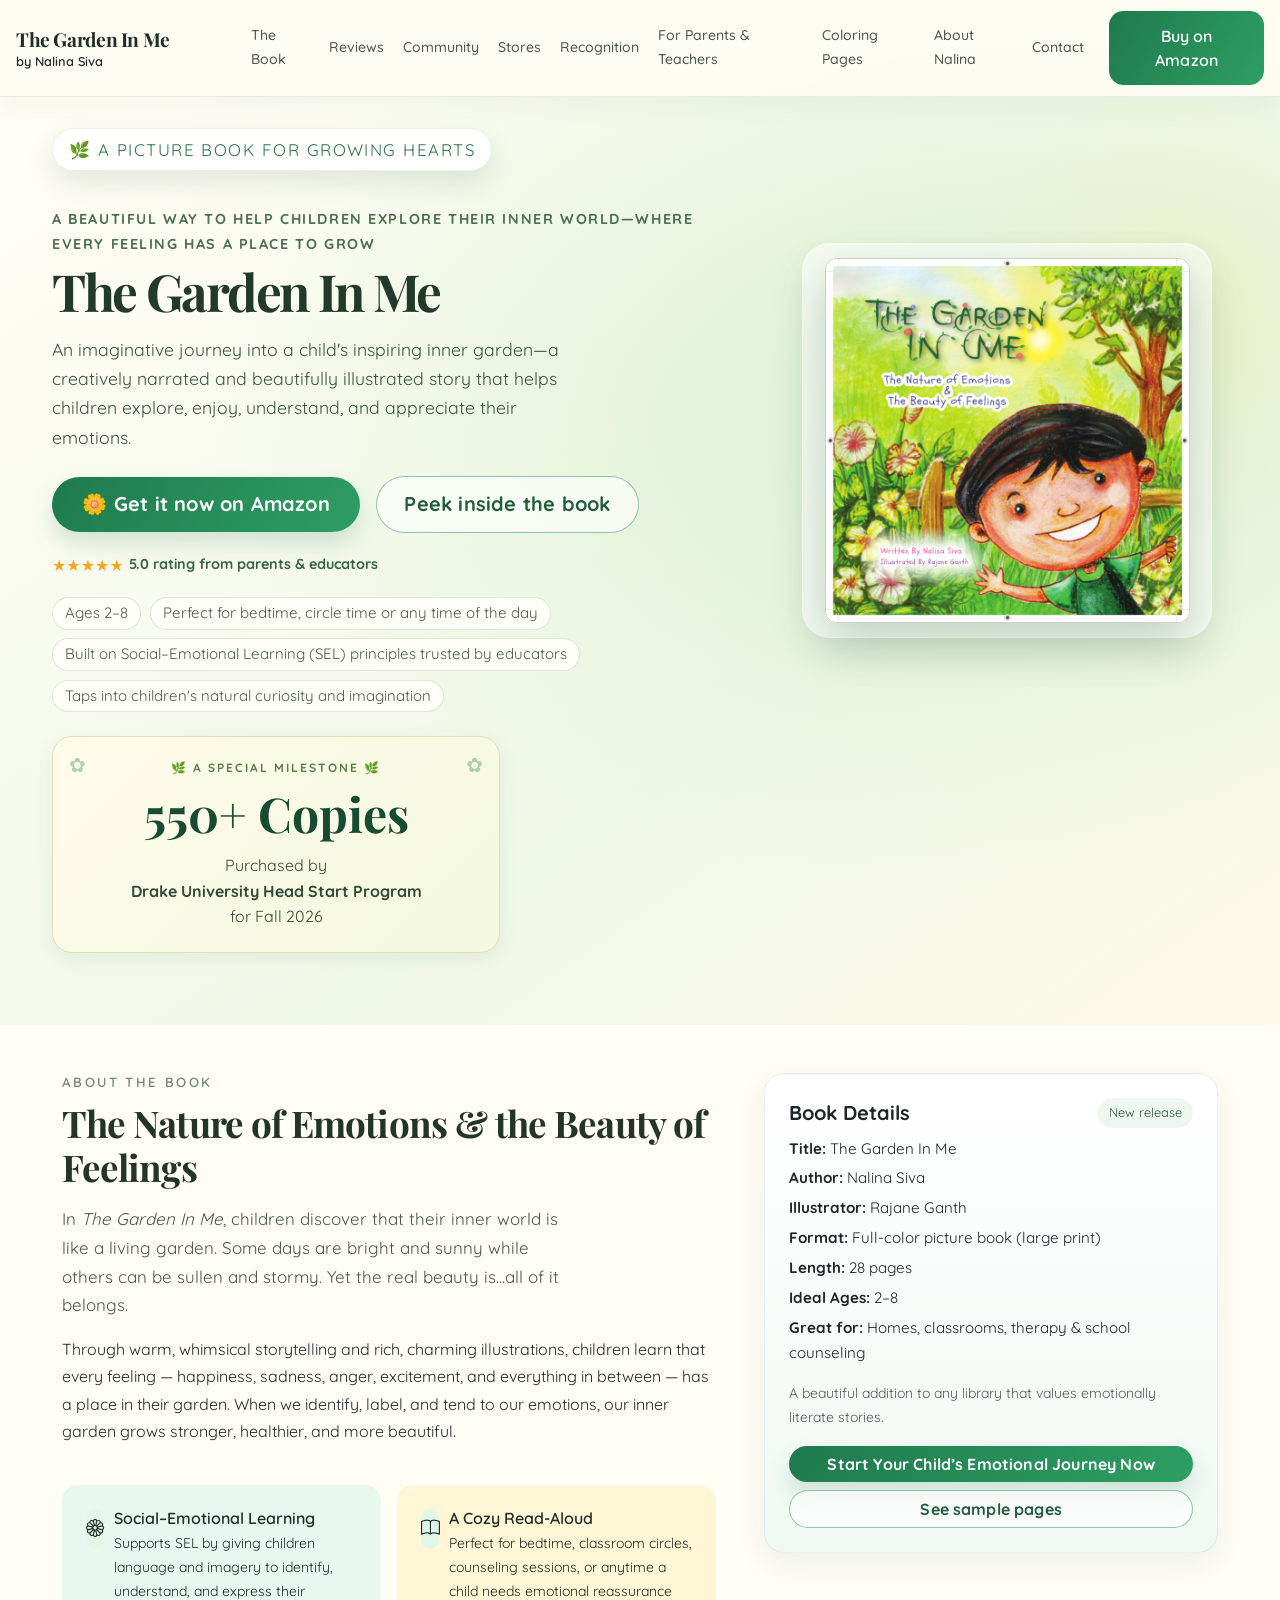
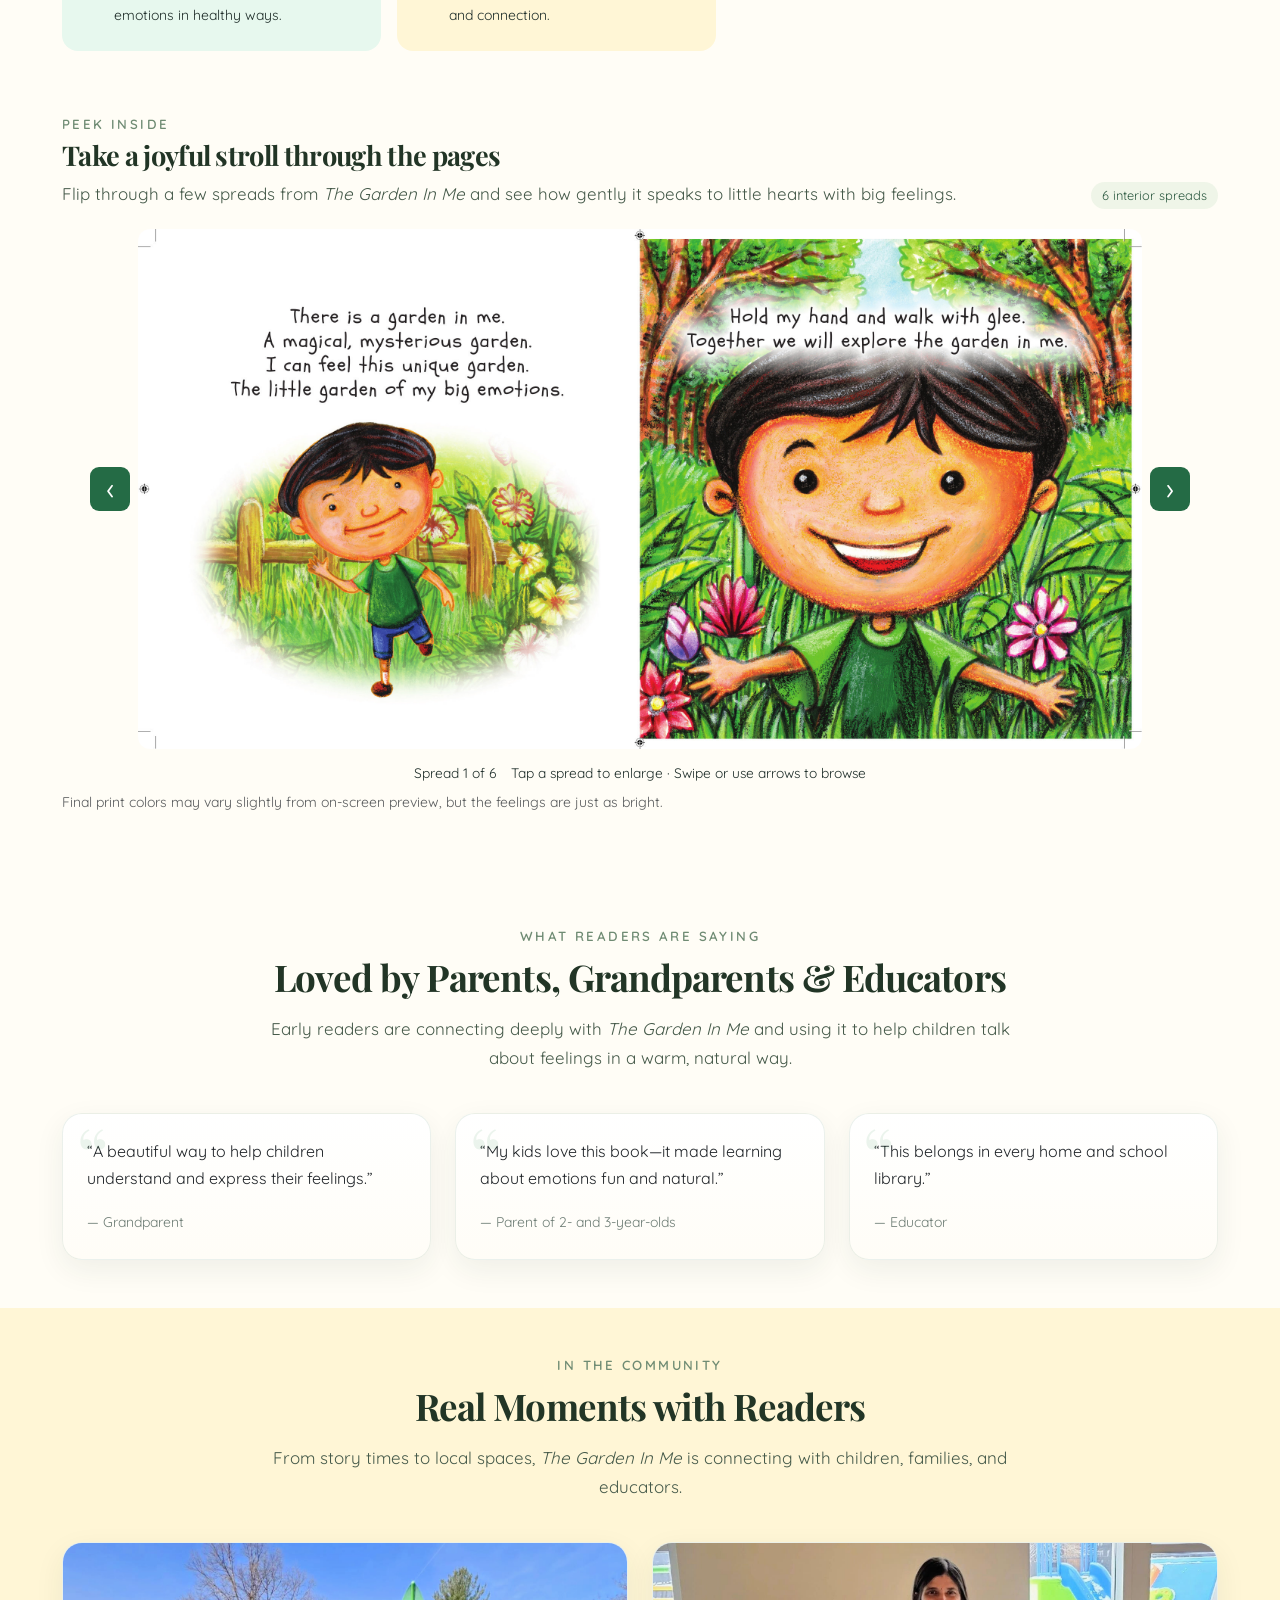
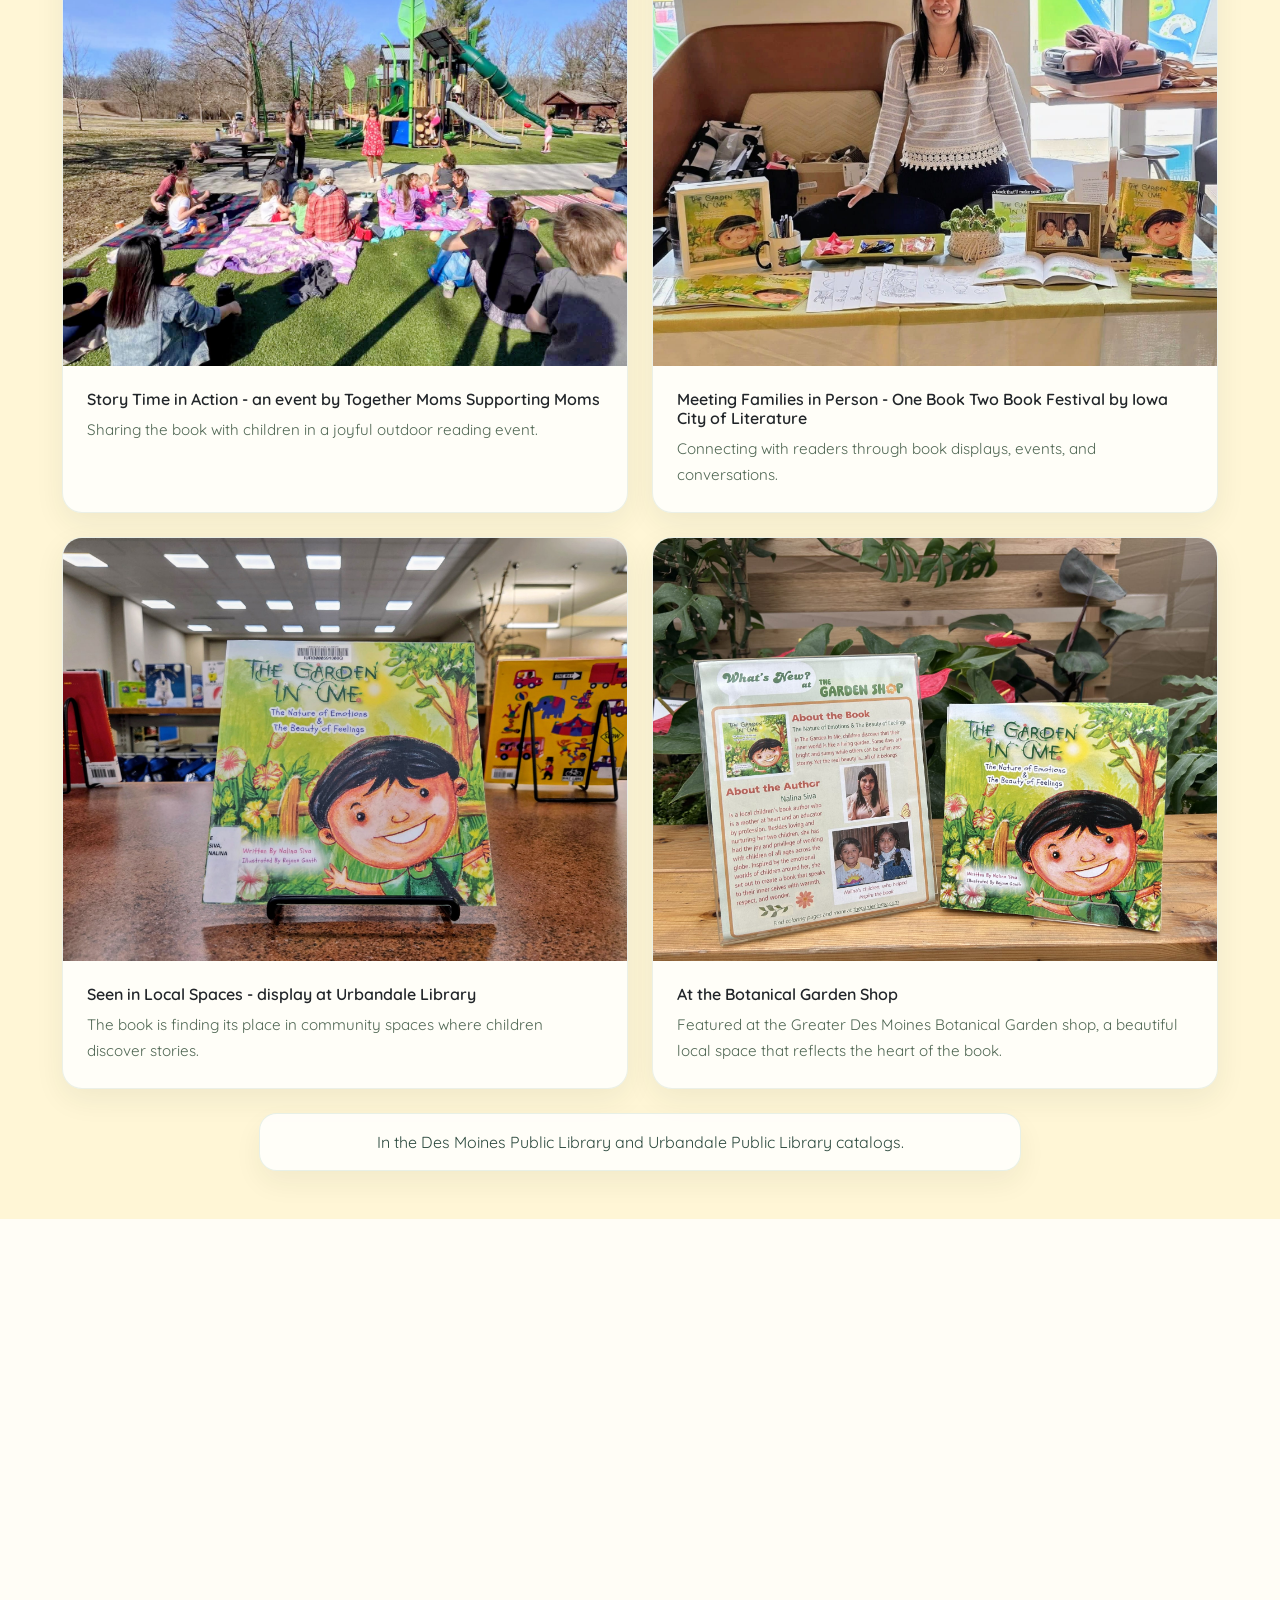
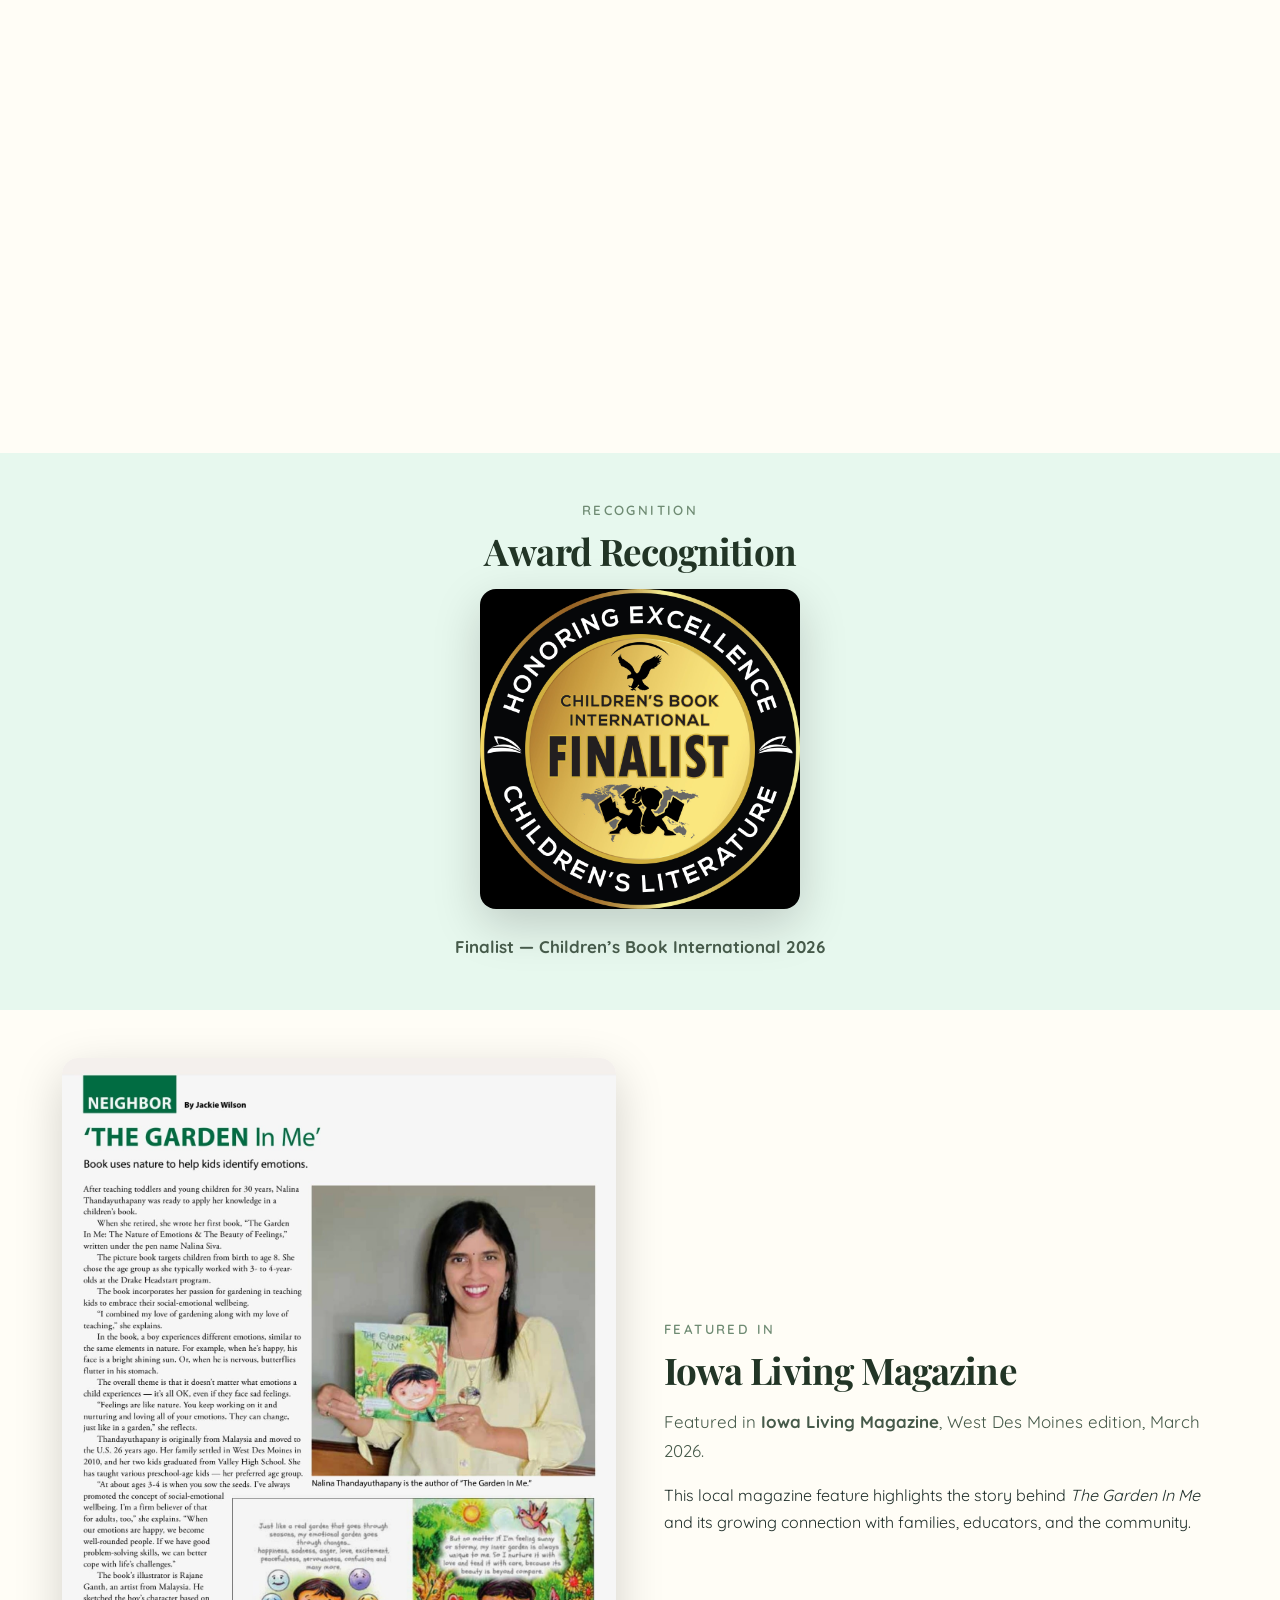
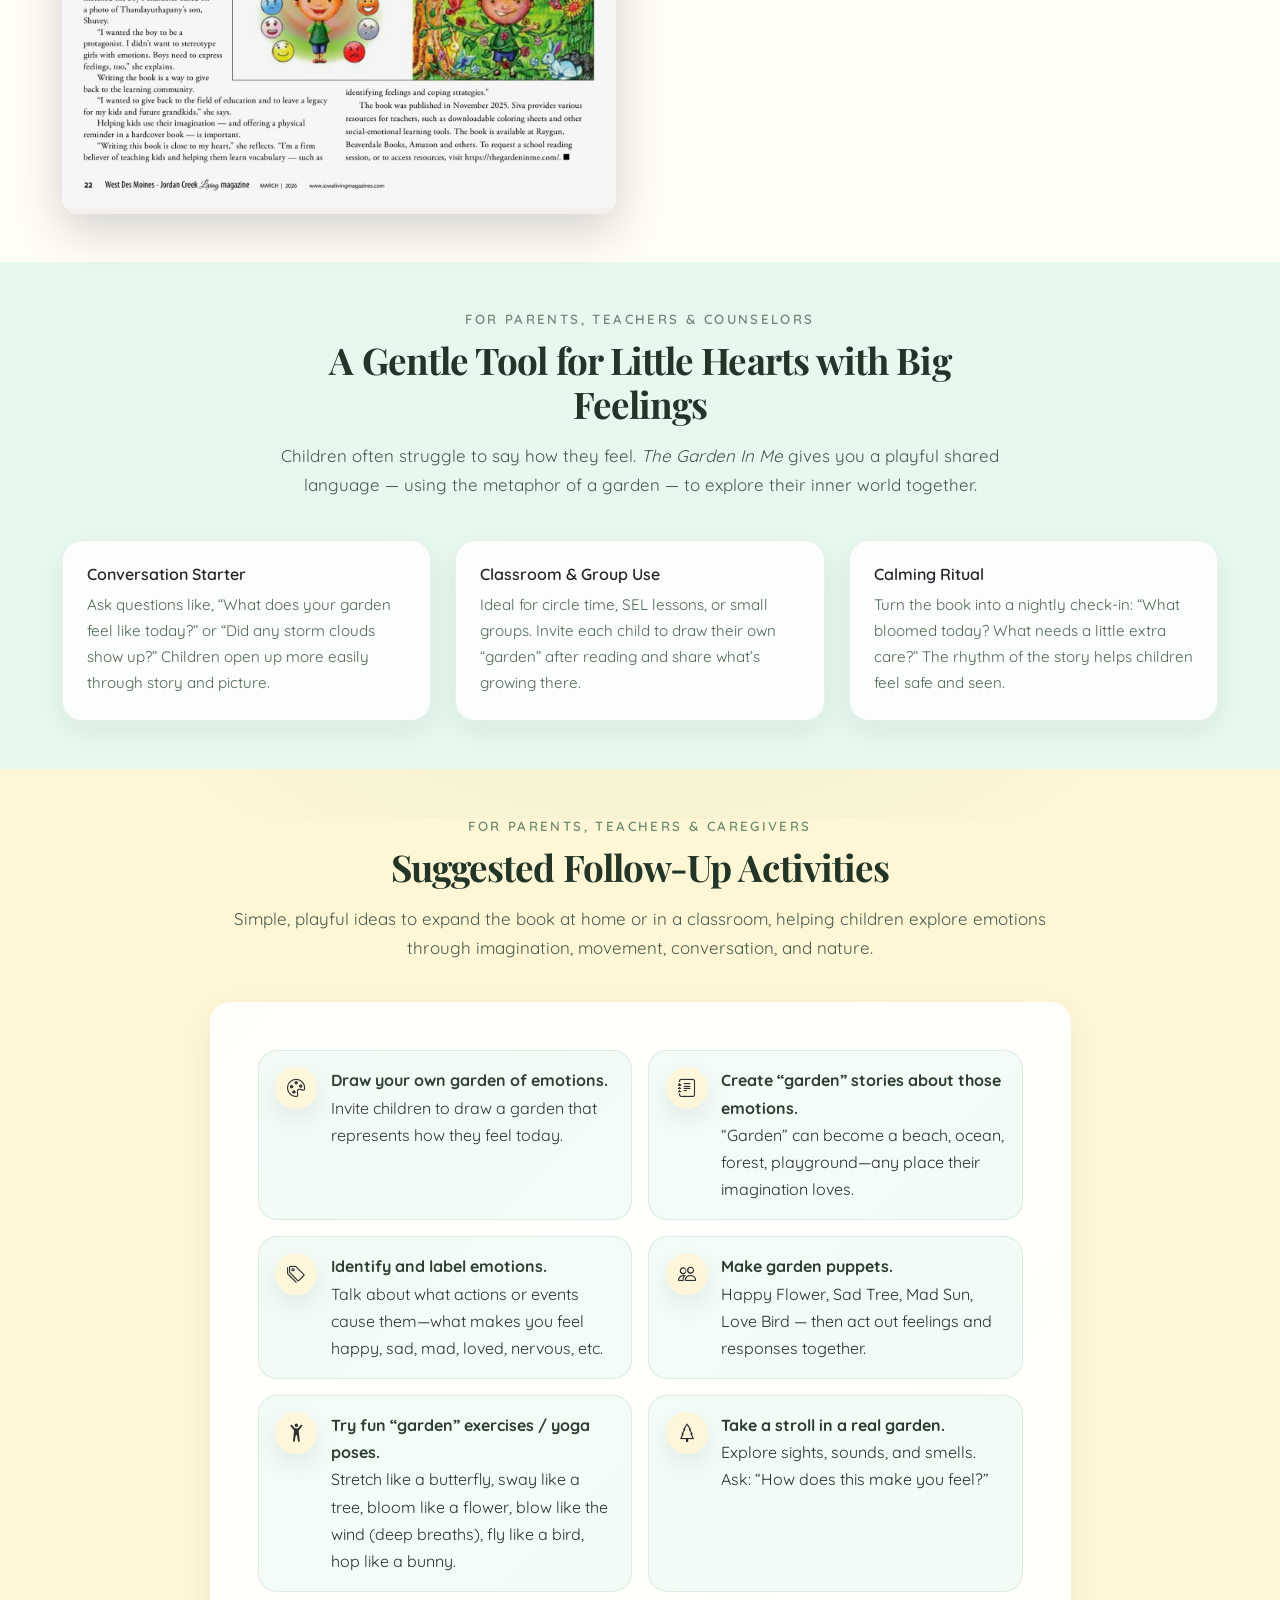
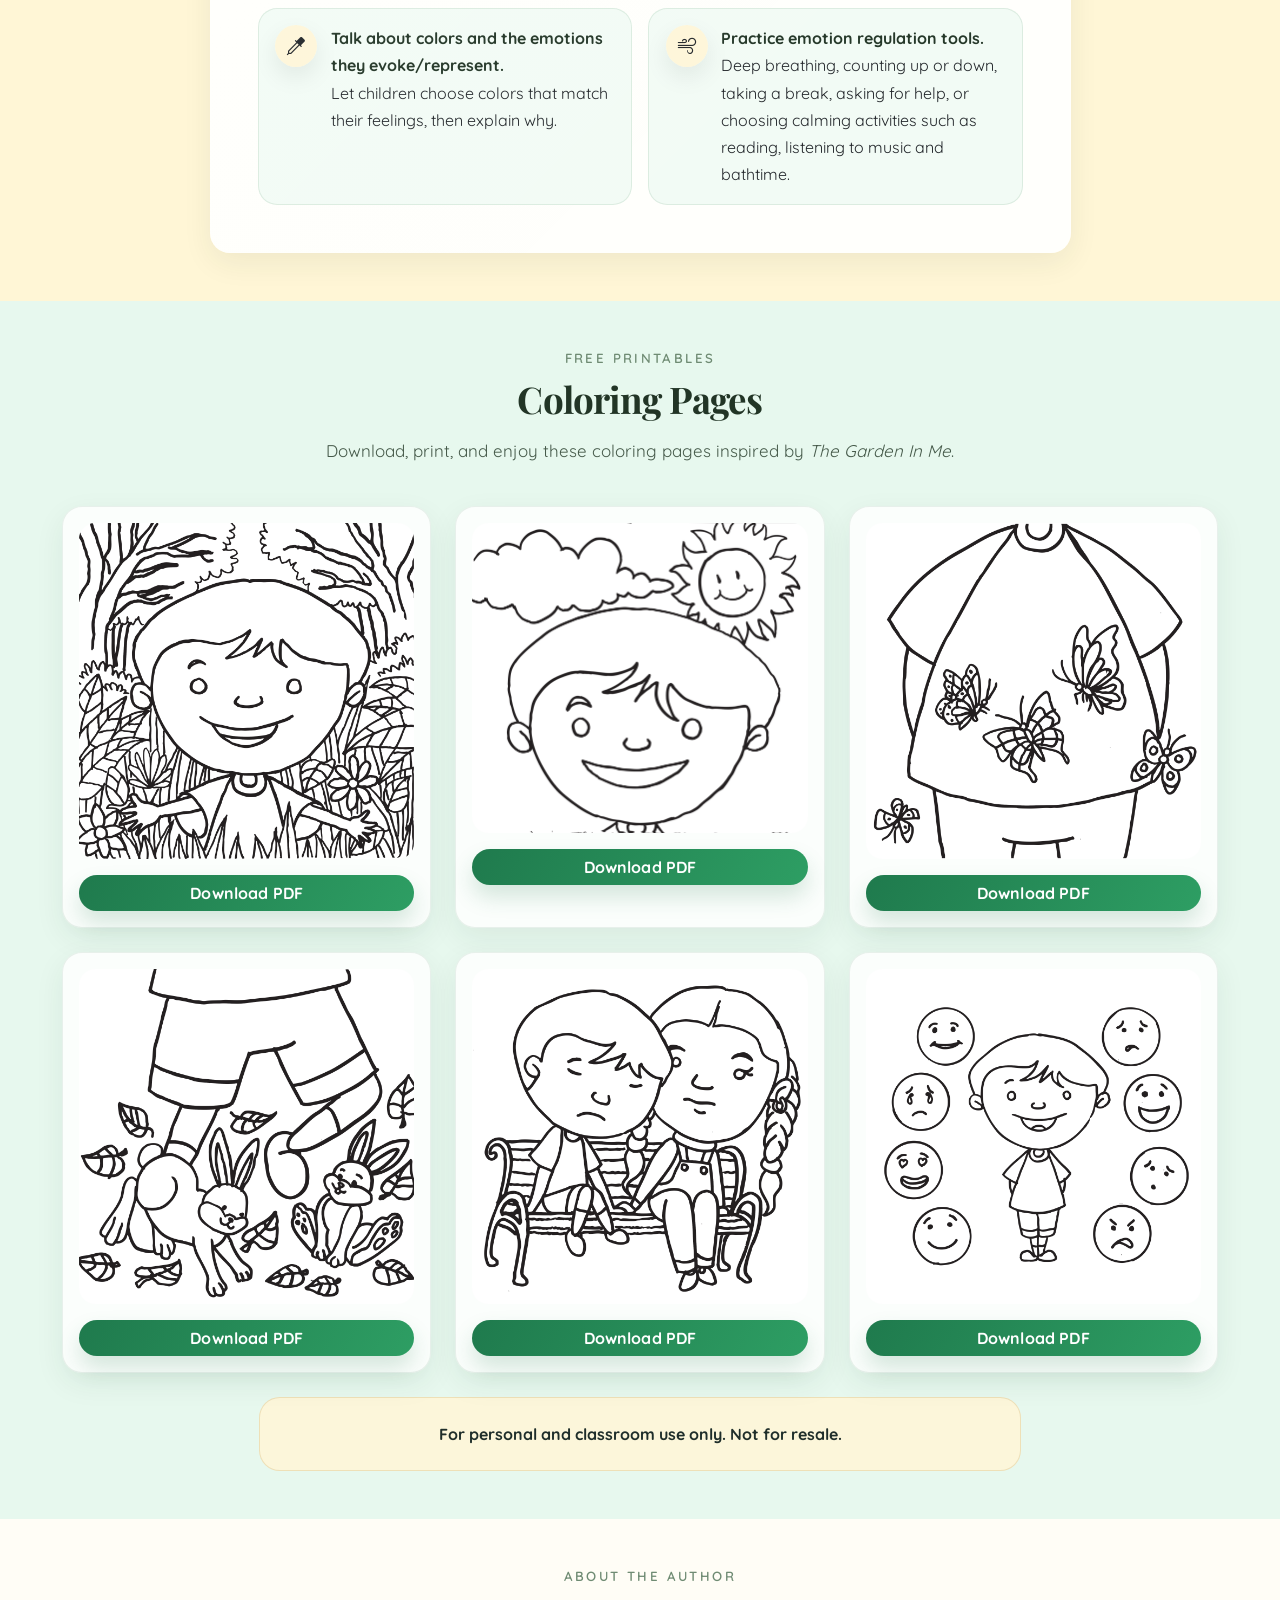
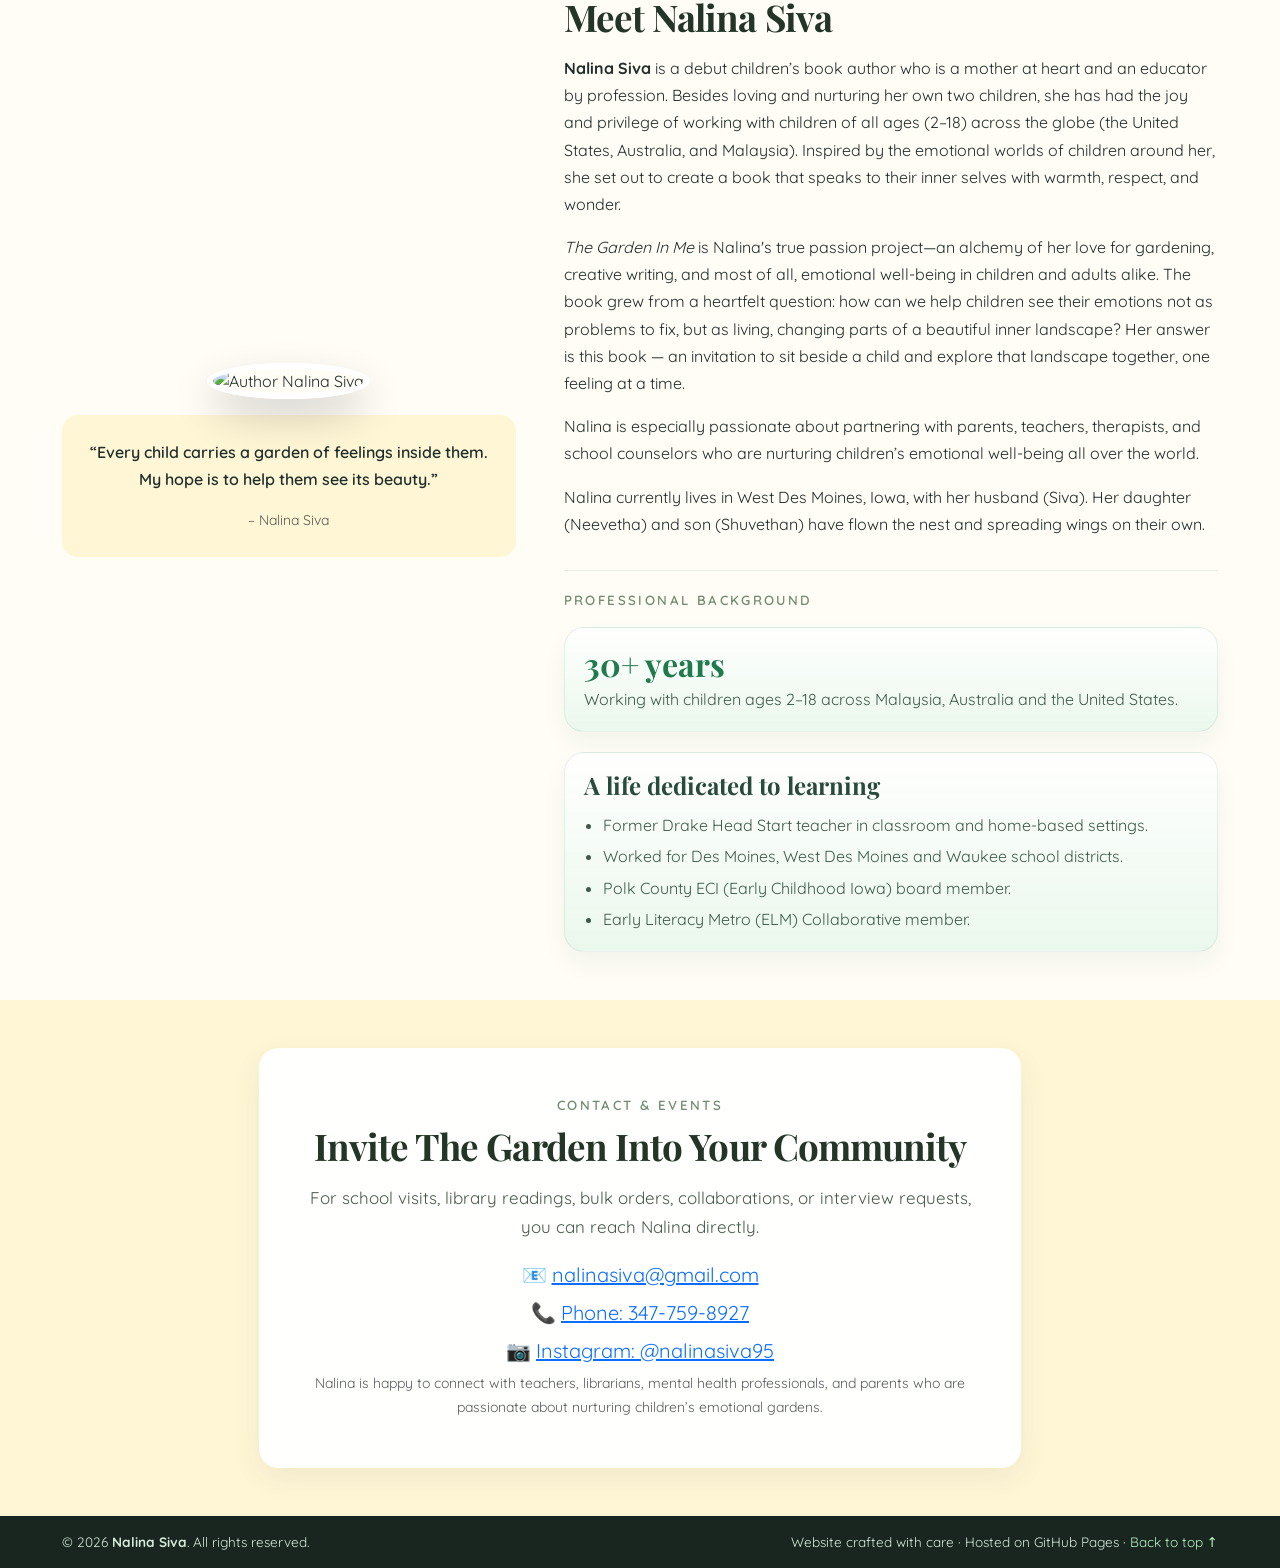
==== commit 0d99a505: "issue with spread display on android" ====
--- a/index.html
+++ b/index.html
@@ -61,8 +61,12 @@
 <link crossorigin="" href="https://fonts.gstatic.com" rel="preconnect"/>
 <link href="https://fonts.googleapis.com/css2?family=Playfair+Display:wght@600;700&amp;family=Quicksand:wght@400;500;600;700&amp;display=swap" rel="stylesheet"/>
 <link href="https://cdn.jsdelivr.net/npm/bootstrap-icons@1.11.3/font/bootstrap-icons.min.css" rel="stylesheet"/>
-<link href="css/styles.css" rel="stylesheet"/>
-</head>
+<link href="css/styles.css?v=6" rel="stylesheet"/>
+<style id="reader-layout-safety">
+#gardenReaderTrack {display:flex!important;flex-direction:row!important;flex-wrap:nowrap!important;overflow-x:auto!important;overflow-y:hidden!important;width:100%!important;min-width:0!important;}
+#gardenReaderTrack > .garden-reader-slide {display:block!important;flex:0 0 100%!important;min-width:100%!important;max-width:100%!important;position:relative!important;float:none!important;}
+#gardenReaderTrack > .garden-reader-slide img {display:block!important;width:100%!important;height:auto!important;max-width:100%!important;}
+</style></head>
 <body data-bs-offset="90" data-bs-spy="scroll" data-bs-target="#mainNav" tabindex="0">
 <!-- NAVBAR -->
 <nav class="navbar navbar-expand-lg navbar-light fixed-top" id="mainNav">
@@ -180,7 +184,6 @@
     for Fall 2026
   </div>
 </div>
-
 </div>
 </div>
 </div>
@@ -284,8 +287,8 @@
 </div>
 <div aria-label="Peek Inside book gallery" class="garden-reader">
 <button aria-label="Previous spread" class="garden-reader-arrow" id="gardenReaderPrev" type="button">‹</button>
-<div aria-label="Six two-page book spreads; swipe horizontally" class="garden-reader-track" id="gardenReaderTrack" tabindex="0">
-<div class="garden-reader-slide"><button aria-label="Enlarge spread 1 of 6" class="garden-reader-open" data-bs-target="#peekZoomModal" data-bs-toggle="modal" data-spread="img/spread/page-03.png" type="button"><img alt="Original two-page spread 1 of 6" decoding="async" height="1374" loading="eager" src="img/spread/page-03.png" width="2654"/></button></div><div class="garden-reader-slide"><button aria-label="Enlarge spread 2 of 6" class="garden-reader-open" data-bs-target="#peekZoomModal" data-bs-toggle="modal" data-spread="img/spread/page-05.png" type="button"><img alt="Original two-page spread 2 of 6" decoding="async" height="1374" loading="lazy" src="img/spread/page-05.png" width="2654"/></button></div><div class="garden-reader-slide"><button aria-label="Enlarge spread 3 of 6" class="garden-reader-open" data-bs-target="#peekZoomModal" data-bs-toggle="modal" data-spread="img/spread/page-06.png" type="button"><img alt="Original two-page spread 3 of 6" decoding="async" height="1374" loading="lazy" src="img/spread/page-06.png" width="2654"/></button></div><div class="garden-reader-slide"><button aria-label="Enlarge spread 4 of 6" class="garden-reader-open" data-bs-target="#peekZoomModal" data-bs-toggle="modal" data-spread="img/spread/page-08.png" type="button"><img alt="Original two-page spread 4 of 6" decoding="async" height="1374" loading="lazy" src="img/spread/page-08.png" width="2654"/></button></div><div class="garden-reader-slide"><button aria-label="Enlarge spread 5 of 6" class="garden-reader-open" data-bs-target="#peekZoomModal" data-bs-toggle="modal" data-spread="img/spread/page-12.png" type="button"><img alt="Original two-page spread 5 of 6" decoding="async" height="1374" loading="lazy" src="img/spread/page-12.png" width="2654"/></button></div><div class="garden-reader-slide"><button aria-label="Enlarge spread 6 of 6" class="garden-reader-open" data-bs-target="#peekZoomModal" data-bs-toggle="modal" data-spread="img/spread/page-13.png" type="button"><img alt="Original two-page spread 6 of 6" decoding="async" height="1374" loading="lazy" src="img/spread/page-13.png" width="2654"/></button></div></div><button aria-label="Next spread" class="garden-reader-arrow" id="gardenReaderNext" type="button">›</button></div>
+<div aria-label="Six two-page book spreads; swipe horizontally" class="garden-reader-track" id="gardenReaderTrack" style="display:flex!important;flex-direction:row!important;flex-wrap:nowrap!important;align-items:stretch!important;overflow-x:auto!important;overflow-y:hidden!important;width:100%!important;min-width:0!important;scroll-snap-type:x mandatory;" tabindex="0">
+<div class="garden-reader-slide" style="display:block!important;flex:0 0 100%!important;width:100%!important;min-width:100%!important;max-width:100%!important;position:relative!important;scroll-snap-align:start;"><button aria-label="Enlarge spread 1 of 6" class="garden-reader-open" data-bs-target="#peekZoomModal" data-bs-toggle="modal" data-spread="img/spread/page-03.jpg" type="button"><img alt="Original two-page spread 1 of 6" decoding="async" height="1374" loading="eager" src="img/spread/page-03.jpg" style="display:block!important;width:100%!important;height:auto!important;max-width:100%!important;object-fit:contain!important;" width="2654"/></button></div><div class="garden-reader-slide" style="display:block!important;flex:0 0 100%!important;width:100%!important;min-width:100%!important;max-width:100%!important;position:relative!important;scroll-snap-align:start;"><button aria-label="Enlarge spread 2 of 6" class="garden-reader-open" data-bs-target="#peekZoomModal" data-bs-toggle="modal" data-spread="img/spread/page-05.jpg" type="button"><img alt="Original two-page spread 2 of 6" decoding="async" height="1374" loading="lazy" src="img/spread/page-05.jpg" style="display:block!important;width:100%!important;height:auto!important;max-width:100%!important;object-fit:contain!important;" width="2654"/></button></div><div class="garden-reader-slide" style="display:block!important;flex:0 0 100%!important;width:100%!important;min-width:100%!important;max-width:100%!important;position:relative!important;scroll-snap-align:start;"><button aria-label="Enlarge spread 3 of 6" class="garden-reader-open" data-bs-target="#peekZoomModal" data-bs-toggle="modal" data-spread="img/spread/page-06.jpg" type="button"><img alt="Original two-page spread 3 of 6" decoding="async" height="1374" loading="lazy" src="img/spread/page-06.jpg" style="display:block!important;width:100%!important;height:auto!important;max-width:100%!important;object-fit:contain!important;" width="2654"/></button></div><div class="garden-reader-slide" style="display:block!important;flex:0 0 100%!important;width:100%!important;min-width:100%!important;max-width:100%!important;position:relative!important;scroll-snap-align:start;"><button aria-label="Enlarge spread 4 of 6" class="garden-reader-open" data-bs-target="#peekZoomModal" data-bs-toggle="modal" data-spread="img/spread/page-08.jpg" type="button"><img alt="Original two-page spread 4 of 6" decoding="async" height="1374" loading="lazy" src="img/spread/page-08.jpg" style="display:block!important;width:100%!important;height:auto!important;max-width:100%!important;object-fit:contain!important;" width="2654"/></button></div><div class="garden-reader-slide" style="display:block!important;flex:0 0 100%!important;width:100%!important;min-width:100%!important;max-width:100%!important;position:relative!important;scroll-snap-align:start;"><button aria-label="Enlarge spread 5 of 6" class="garden-reader-open" data-bs-target="#peekZoomModal" data-bs-toggle="modal" data-spread="img/spread/page-12.jpg" type="button"><img alt="Original two-page spread 5 of 6" decoding="async" height="1374" loading="lazy" src="img/spread/page-12.jpg" style="display:block!important;width:100%!important;height:auto!important;max-width:100%!important;object-fit:contain!important;" width="2654"/></button></div><div class="garden-reader-slide" style="display:block!important;flex:0 0 100%!important;width:100%!important;min-width:100%!important;max-width:100%!important;position:relative!important;scroll-snap-align:start;"><button aria-label="Enlarge spread 6 of 6" class="garden-reader-open" data-bs-target="#peekZoomModal" data-bs-toggle="modal" data-spread="img/spread/page-13.jpg" type="button"><img alt="Original two-page spread 6 of 6" decoding="async" height="1374" loading="lazy" src="img/spread/page-13.jpg" style="display:block!important;width:100%!important;height:auto!important;max-width:100%!important;object-fit:contain!important;" width="2654"/></button></div></div><button aria-label="Next spread" class="garden-reader-arrow" id="gardenReaderNext" type="button">›</button></div>
 <div aria-live="polite" class="peek-helper"><span id="peekCount">Spread 1 of 6</span><span>Tap a spread to enlarge · Swipe or use arrows to browse</span></div>
 <div aria-hidden="true" aria-labelledby="peekZoomTitle" class="modal fade" id="peekZoomModal" tabindex="-1">
 <div class="modal-dialog modal-fullscreen"><div class="modal-content peek-zoom-content">
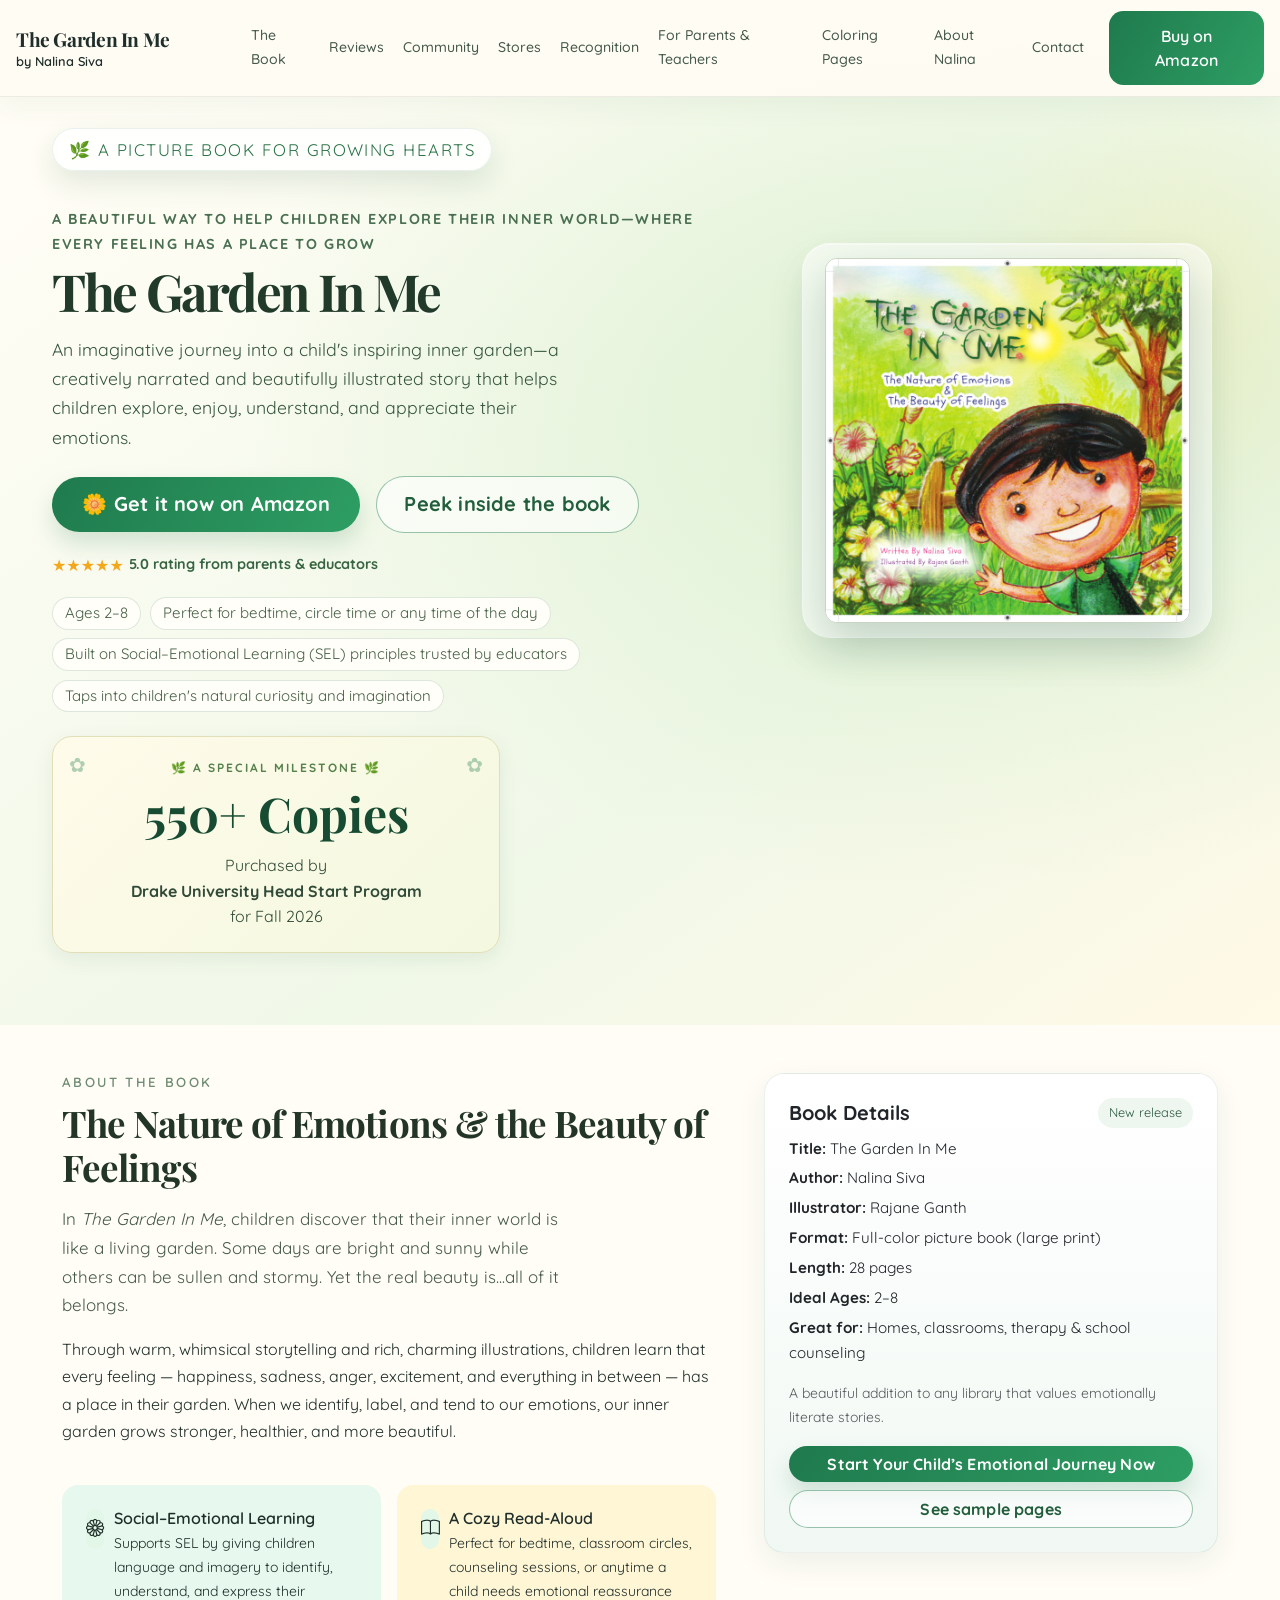
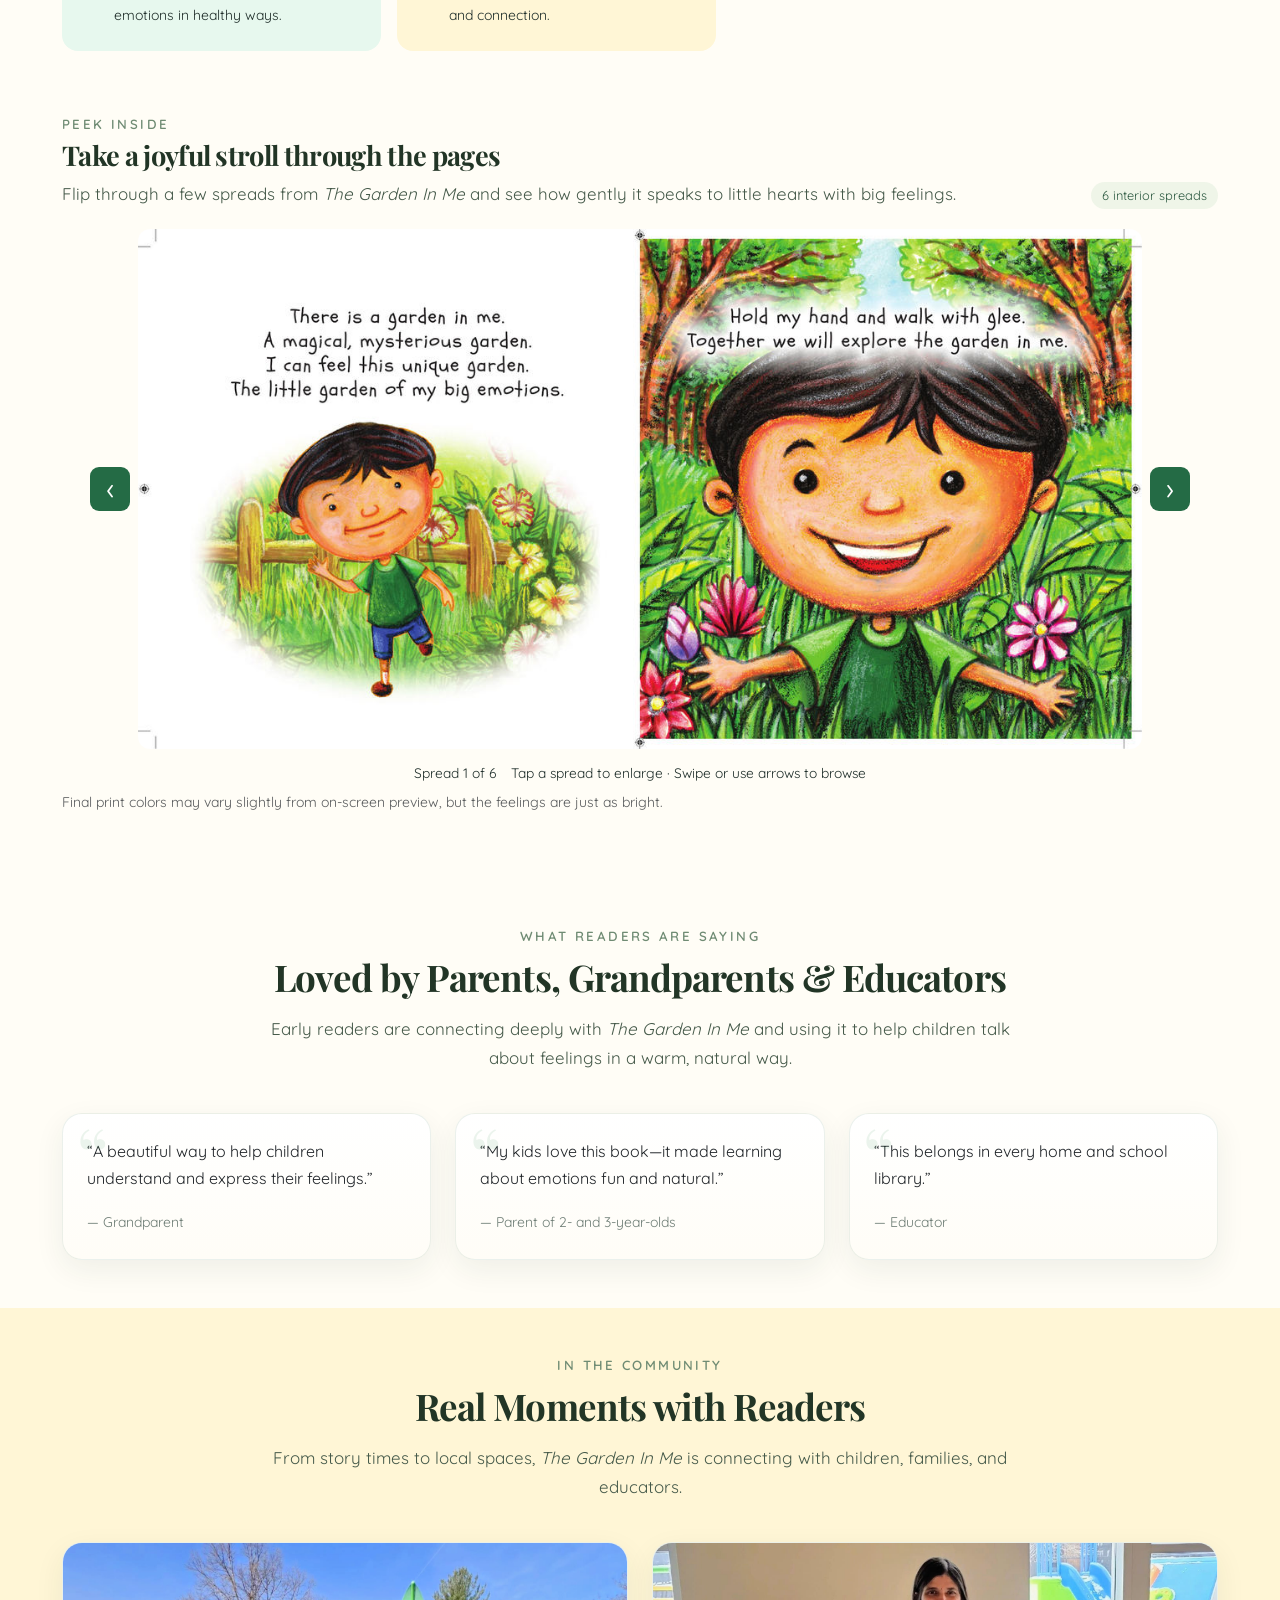
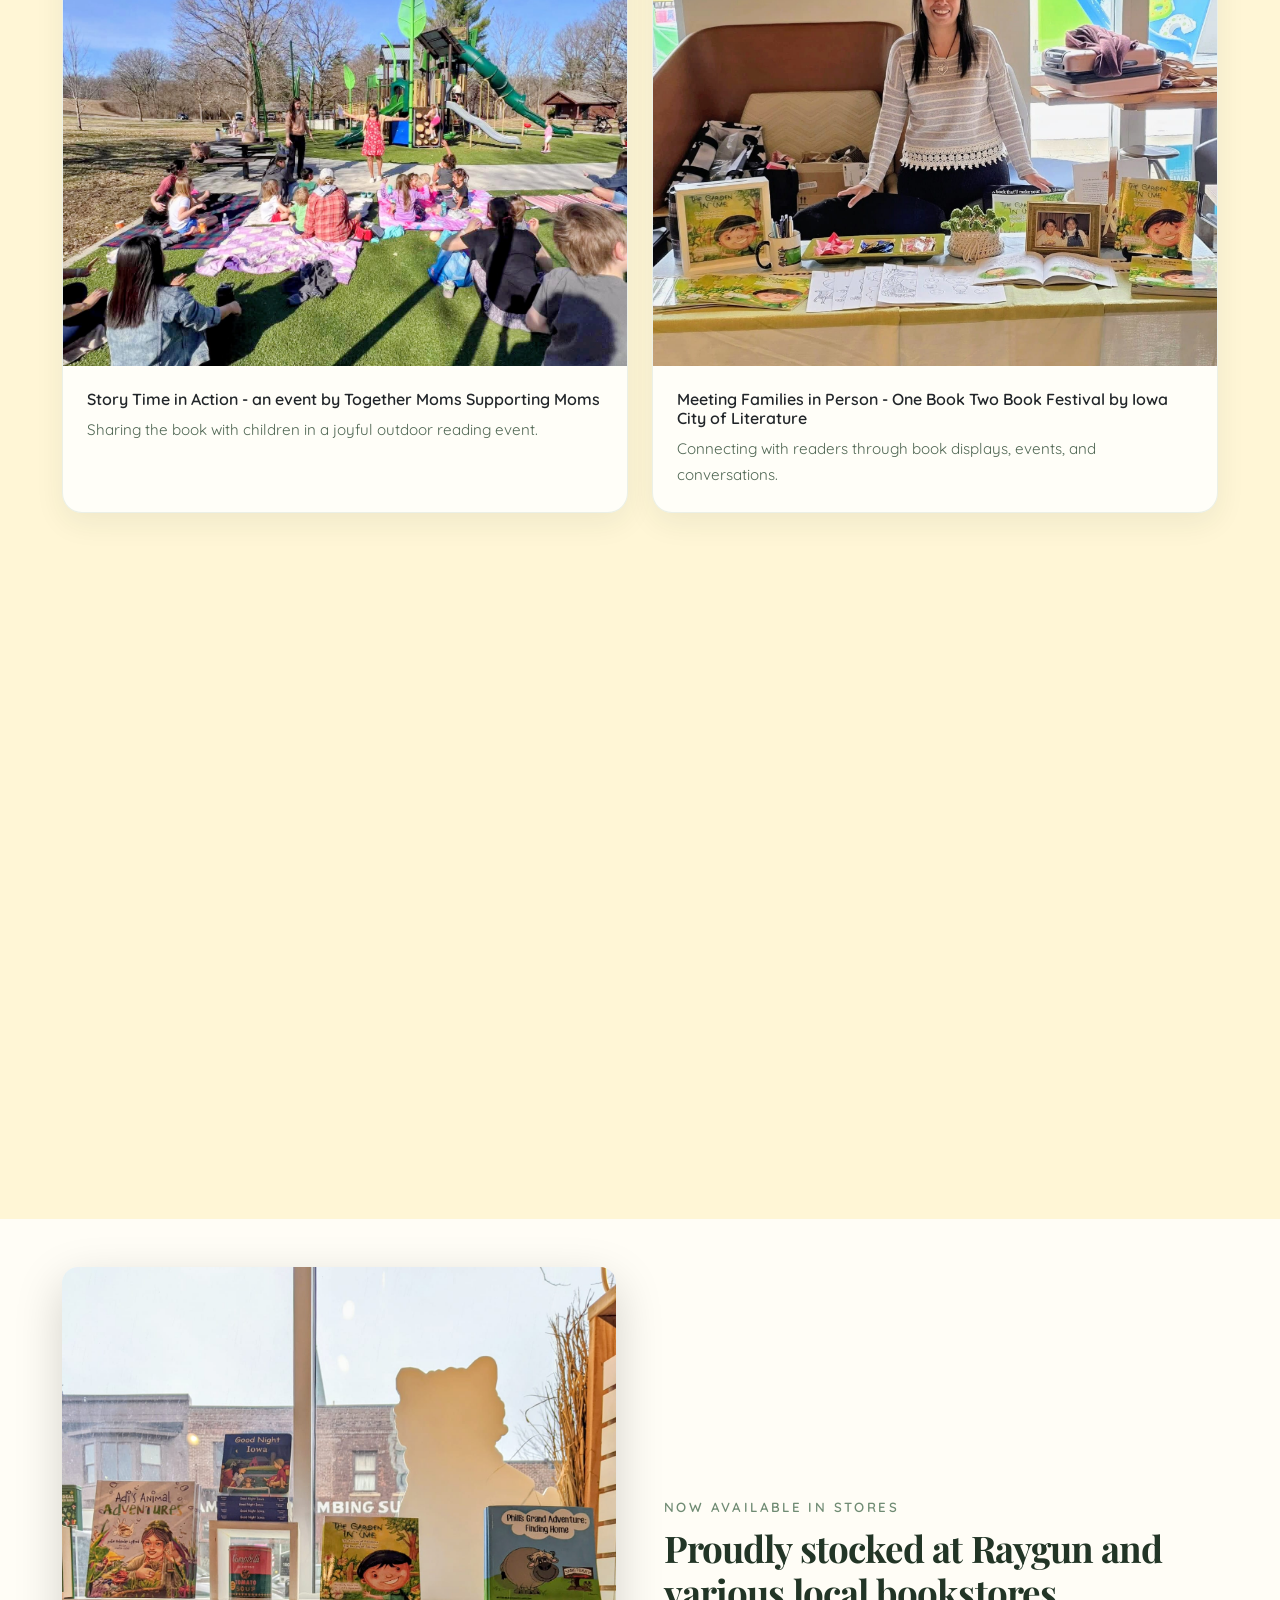
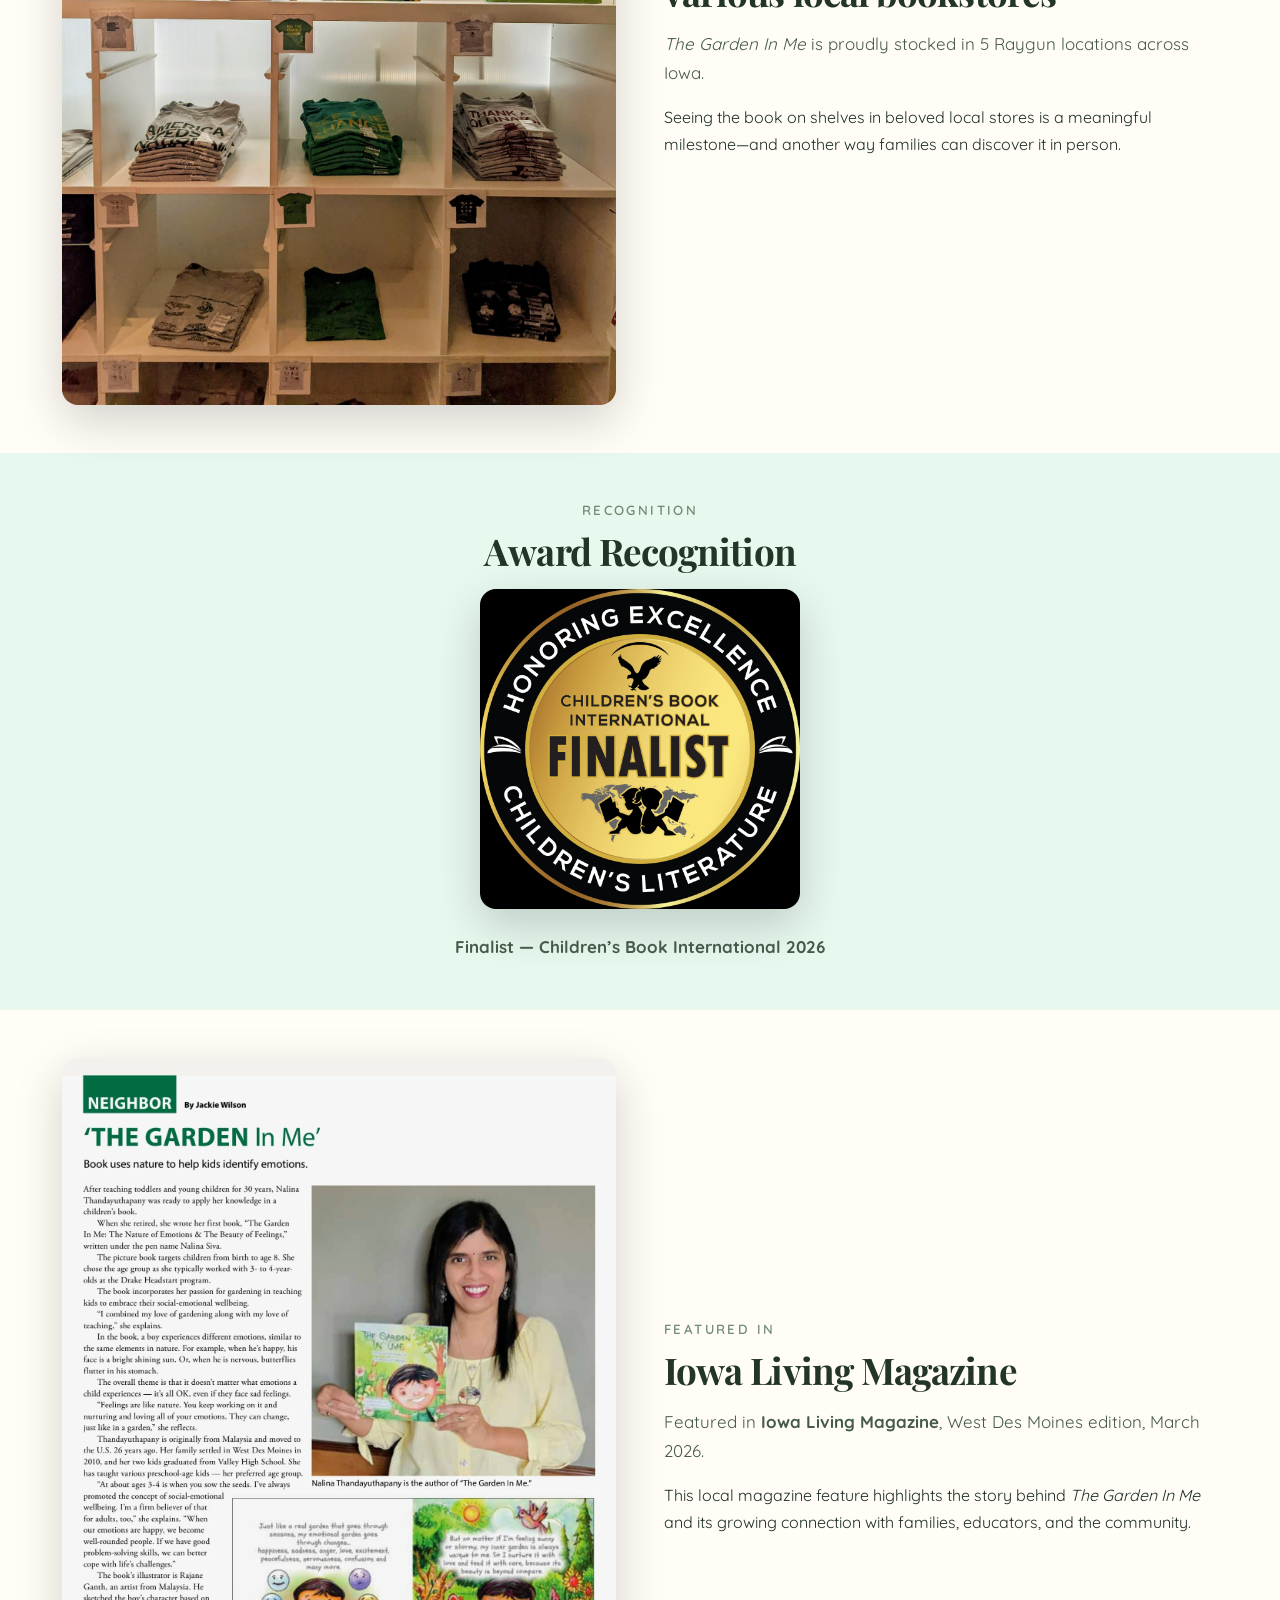
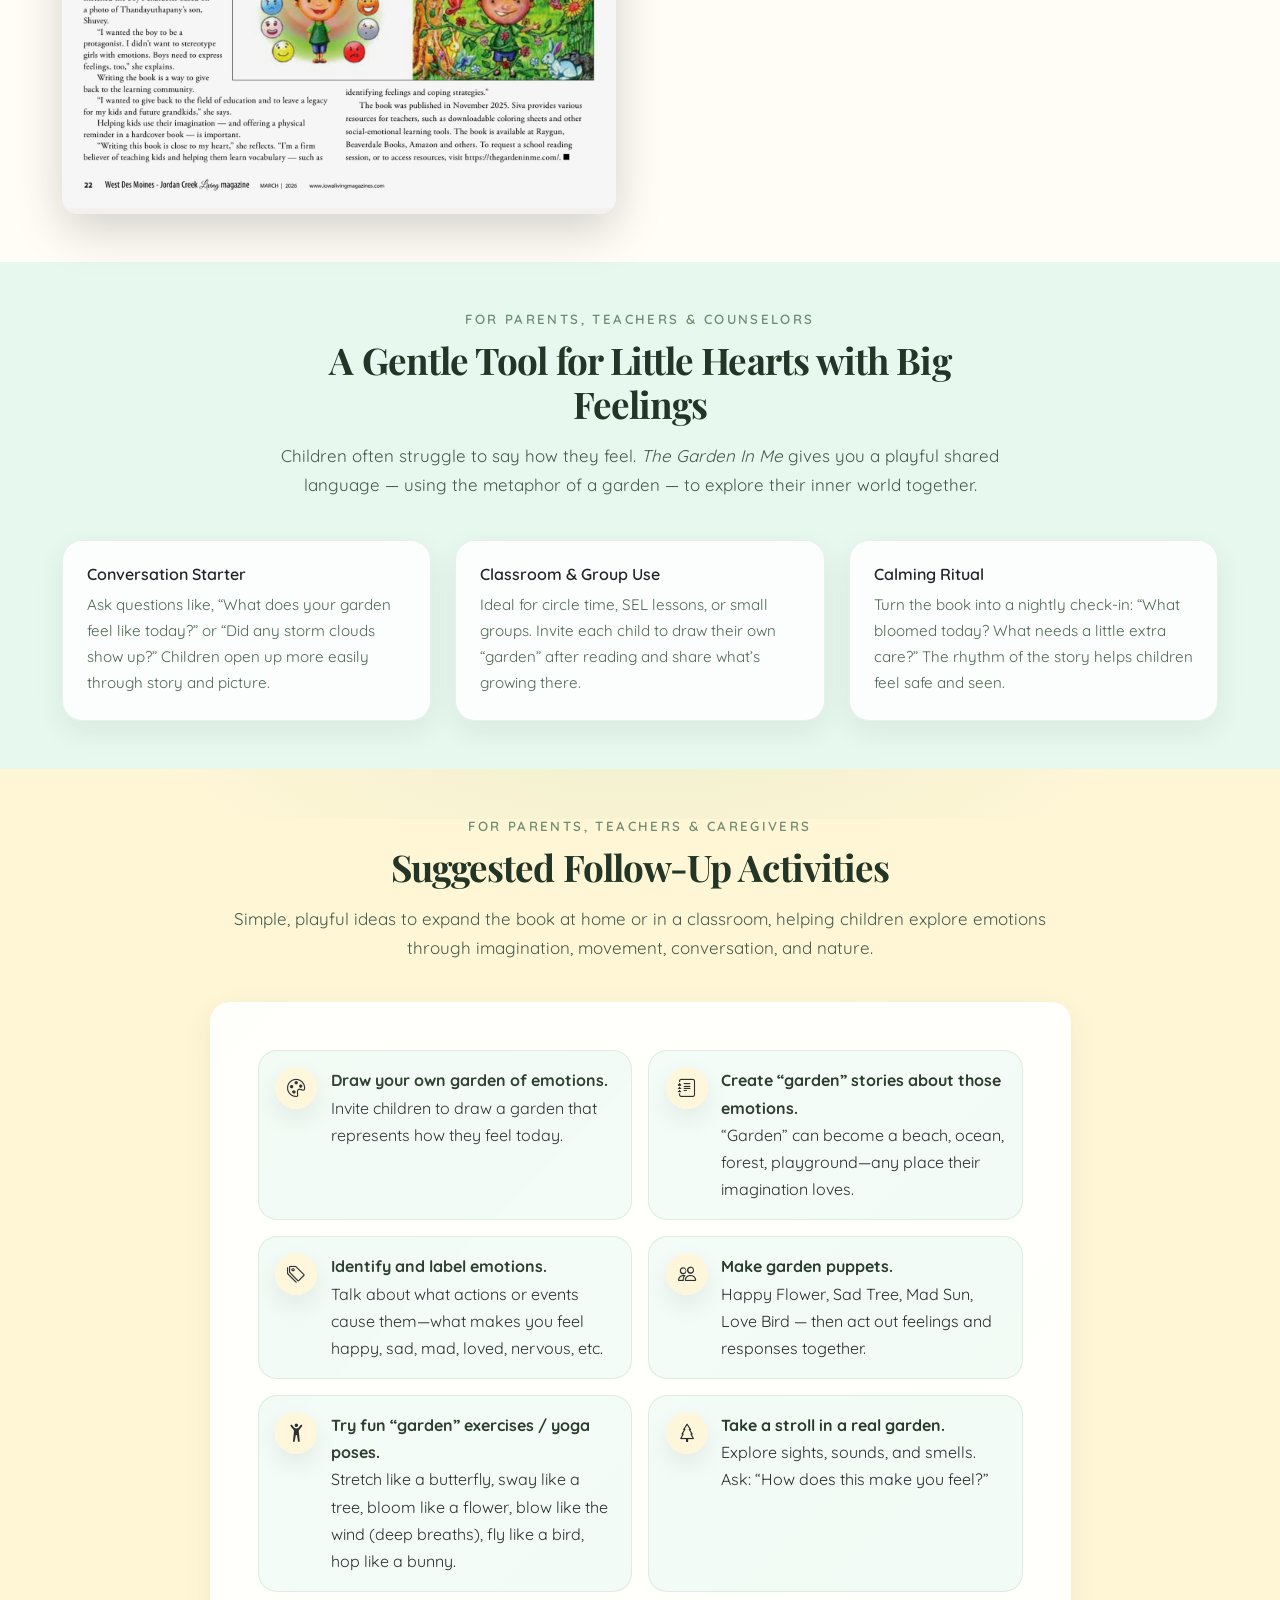
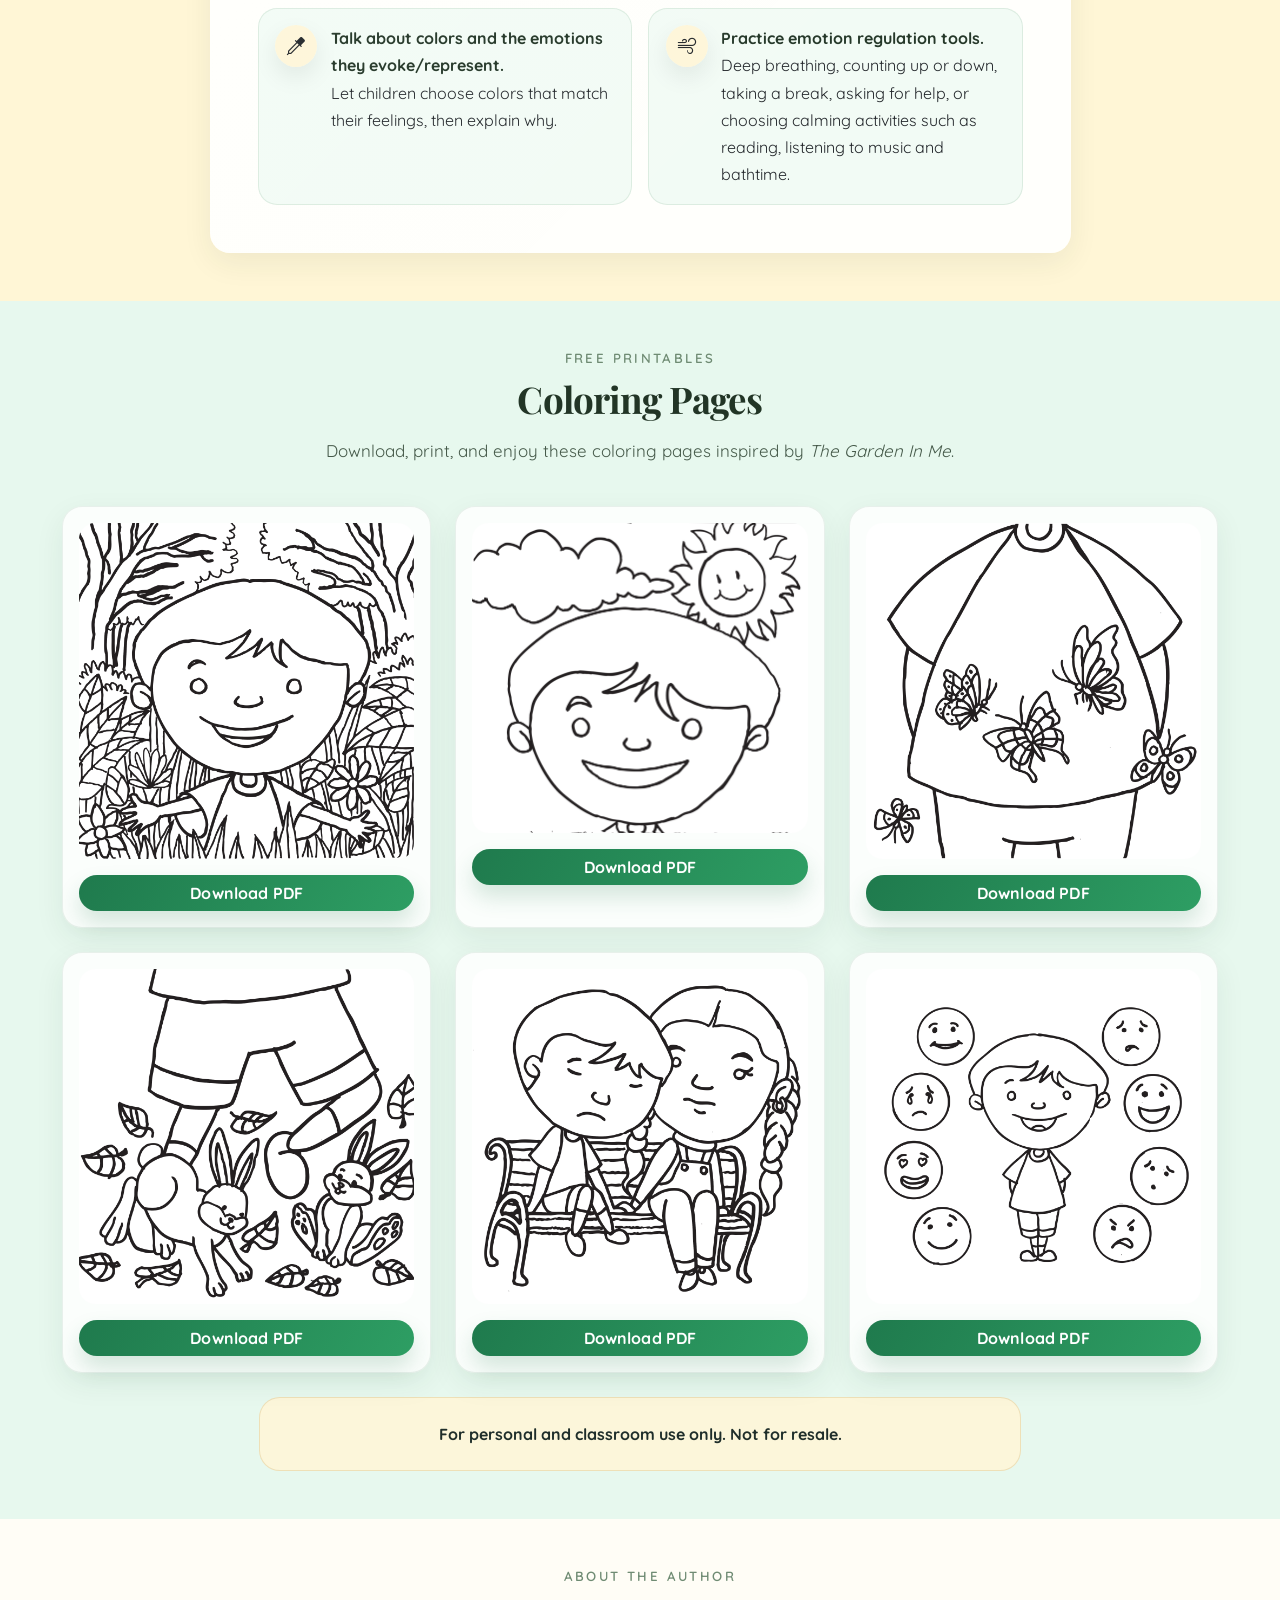
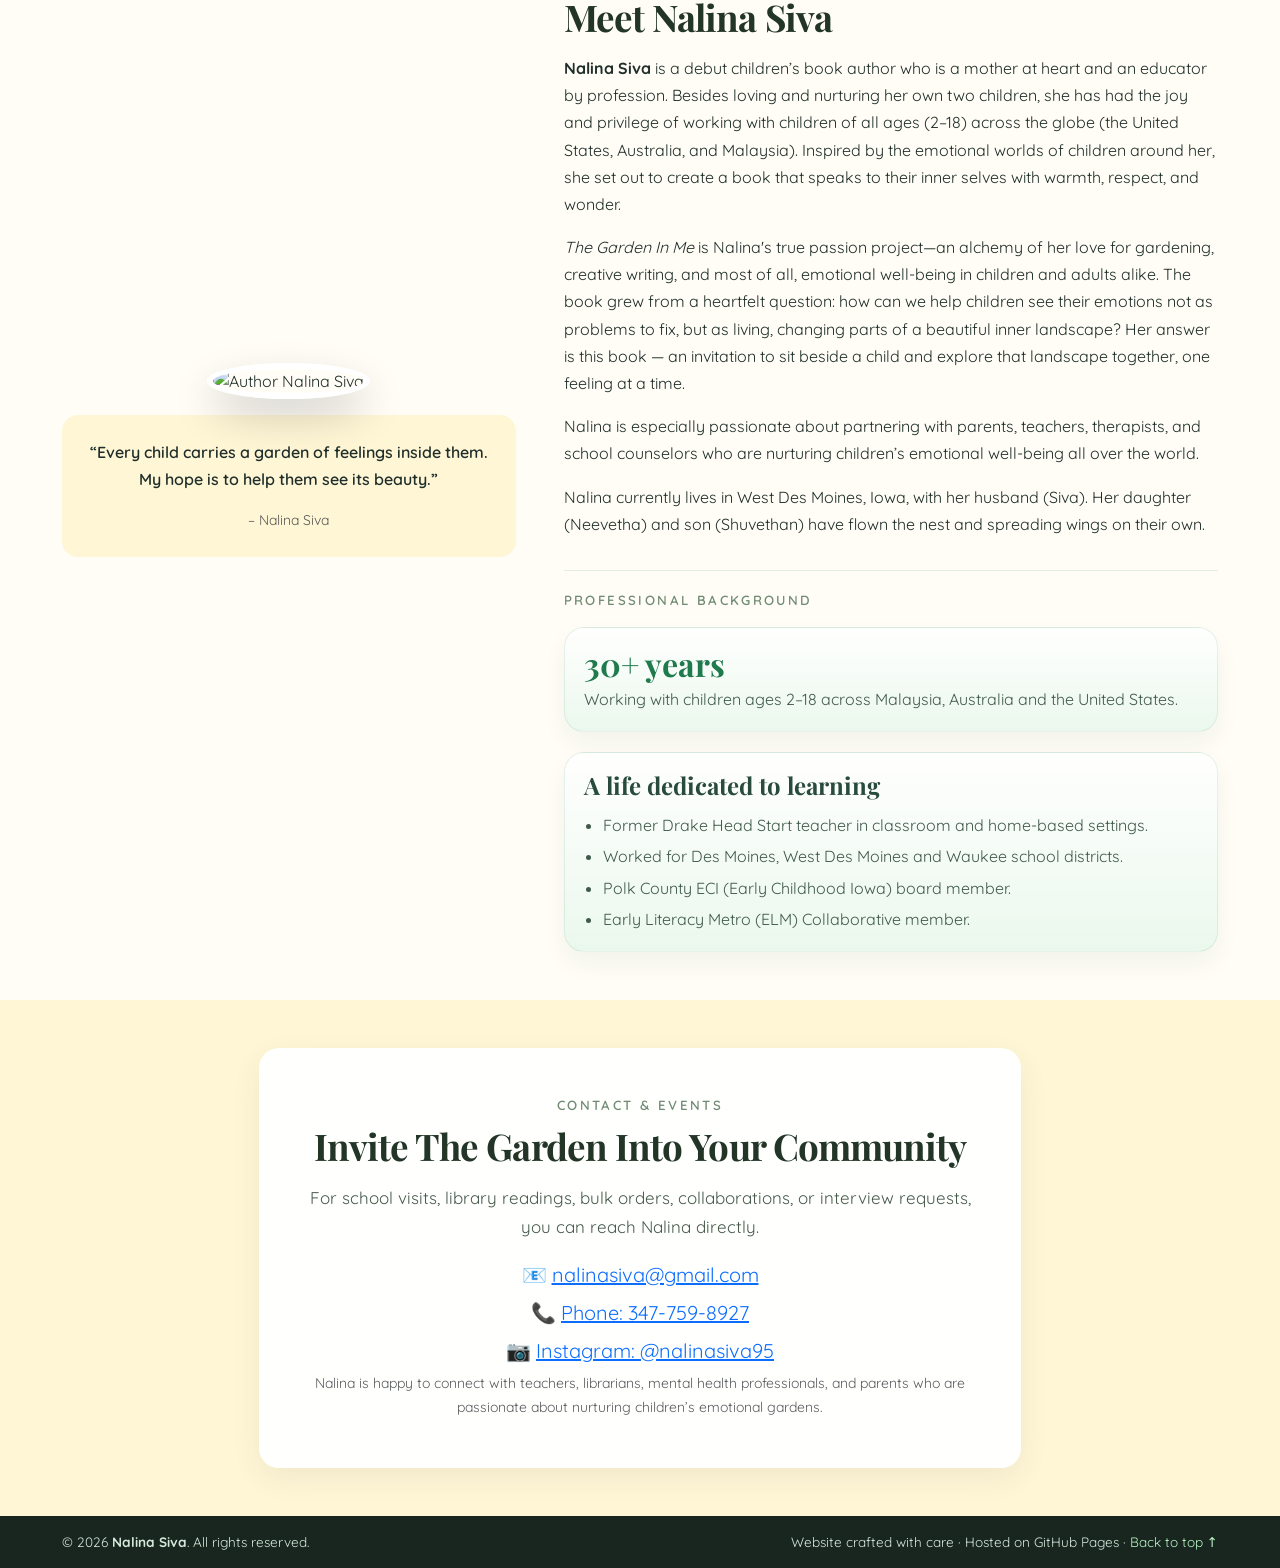
==== commit c31513c8: "sluggish spread loading fix" ====
--- a/index.html
+++ b/index.html
@@ -61,7 +61,7 @@
 <link crossorigin="" href="https://fonts.gstatic.com" rel="preconnect"/>
 <link href="https://fonts.googleapis.com/css2?family=Playfair+Display:wght@600;700&amp;family=Quicksand:wght@400;500;600;700&amp;display=swap" rel="stylesheet"/>
 <link href="https://cdn.jsdelivr.net/npm/bootstrap-icons@1.11.3/font/bootstrap-icons.min.css" rel="stylesheet"/>
-<link href="css/styles.css?v=6" rel="stylesheet"/>
+<link href="css/styles.css?v=7" rel="stylesheet"/>
 <style id="reader-layout-safety">
 #gardenReaderTrack {display:flex!important;flex-direction:row!important;flex-wrap:nowrap!important;overflow-x:auto!important;overflow-y:hidden!important;width:100%!important;min-width:0!important;}
 #gardenReaderTrack > .garden-reader-slide {display:block!important;flex:0 0 100%!important;min-width:100%!important;max-width:100%!important;position:relative!important;float:none!important;}
@@ -288,7 +288,7 @@
 <div aria-label="Peek Inside book gallery" class="garden-reader">
 <button aria-label="Previous spread" class="garden-reader-arrow" id="gardenReaderPrev" type="button">‹</button>
 <div aria-label="Six two-page book spreads; swipe horizontally" class="garden-reader-track" id="gardenReaderTrack" style="display:flex!important;flex-direction:row!important;flex-wrap:nowrap!important;align-items:stretch!important;overflow-x:auto!important;overflow-y:hidden!important;width:100%!important;min-width:0!important;scroll-snap-type:x mandatory;" tabindex="0">
-<div class="garden-reader-slide" style="display:block!important;flex:0 0 100%!important;width:100%!important;min-width:100%!important;max-width:100%!important;position:relative!important;scroll-snap-align:start;"><button aria-label="Enlarge spread 1 of 6" class="garden-reader-open" data-bs-target="#peekZoomModal" data-bs-toggle="modal" data-spread="img/spread/page-03.jpg" type="button"><img alt="Original two-page spread 1 of 6" decoding="async" height="1374" loading="eager" src="img/spread/page-03.jpg" style="display:block!important;width:100%!important;height:auto!important;max-width:100%!important;object-fit:contain!important;" width="2654"/></button></div><div class="garden-reader-slide" style="display:block!important;flex:0 0 100%!important;width:100%!important;min-width:100%!important;max-width:100%!important;position:relative!important;scroll-snap-align:start;"><button aria-label="Enlarge spread 2 of 6" class="garden-reader-open" data-bs-target="#peekZoomModal" data-bs-toggle="modal" data-spread="img/spread/page-05.jpg" type="button"><img alt="Original two-page spread 2 of 6" decoding="async" height="1374" loading="lazy" src="img/spread/page-05.jpg" style="display:block!important;width:100%!important;height:auto!important;max-width:100%!important;object-fit:contain!important;" width="2654"/></button></div><div class="garden-reader-slide" style="display:block!important;flex:0 0 100%!important;width:100%!important;min-width:100%!important;max-width:100%!important;position:relative!important;scroll-snap-align:start;"><button aria-label="Enlarge spread 3 of 6" class="garden-reader-open" data-bs-target="#peekZoomModal" data-bs-toggle="modal" data-spread="img/spread/page-06.jpg" type="button"><img alt="Original two-page spread 3 of 6" decoding="async" height="1374" loading="lazy" src="img/spread/page-06.jpg" style="display:block!important;width:100%!important;height:auto!important;max-width:100%!important;object-fit:contain!important;" width="2654"/></button></div><div class="garden-reader-slide" style="display:block!important;flex:0 0 100%!important;width:100%!important;min-width:100%!important;max-width:100%!important;position:relative!important;scroll-snap-align:start;"><button aria-label="Enlarge spread 4 of 6" class="garden-reader-open" data-bs-target="#peekZoomModal" data-bs-toggle="modal" data-spread="img/spread/page-08.jpg" type="button"><img alt="Original two-page spread 4 of 6" decoding="async" height="1374" loading="lazy" src="img/spread/page-08.jpg" style="display:block!important;width:100%!important;height:auto!important;max-width:100%!important;object-fit:contain!important;" width="2654"/></button></div><div class="garden-reader-slide" style="display:block!important;flex:0 0 100%!important;width:100%!important;min-width:100%!important;max-width:100%!important;position:relative!important;scroll-snap-align:start;"><button aria-label="Enlarge spread 5 of 6" class="garden-reader-open" data-bs-target="#peekZoomModal" data-bs-toggle="modal" data-spread="img/spread/page-12.jpg" type="button"><img alt="Original two-page spread 5 of 6" decoding="async" height="1374" loading="lazy" src="img/spread/page-12.jpg" style="display:block!important;width:100%!important;height:auto!important;max-width:100%!important;object-fit:contain!important;" width="2654"/></button></div><div class="garden-reader-slide" style="display:block!important;flex:0 0 100%!important;width:100%!important;min-width:100%!important;max-width:100%!important;position:relative!important;scroll-snap-align:start;"><button aria-label="Enlarge spread 6 of 6" class="garden-reader-open" data-bs-target="#peekZoomModal" data-bs-toggle="modal" data-spread="img/spread/page-13.jpg" type="button"><img alt="Original two-page spread 6 of 6" decoding="async" height="1374" loading="lazy" src="img/spread/page-13.jpg" style="display:block!important;width:100%!important;height:auto!important;max-width:100%!important;object-fit:contain!important;" width="2654"/></button></div></div><button aria-label="Next spread" class="garden-reader-arrow" id="gardenReaderNext" type="button">›</button></div>
+<div class="garden-reader-slide" style="display:block!important;flex:0 0 100%!important;width:100%!important;min-width:100%!important;max-width:100%!important;position:relative!important;scroll-snap-align:start;"><button aria-label="Enlarge spread 1 of 6" class="garden-reader-open" data-bs-target="#peekZoomModal" data-bs-toggle="modal" data-spread="img/spread/page-03.jpg" type="button"><img alt="Original two-page spread 1 of 6" decoding="async" height="621" loading="eager" src="img/spread/preview/page-03.jpg" style="display:block!important;width:100%!important;height:auto!important;max-width:100%!important;object-fit:contain!important;" width="1200"/></button></div><div class="garden-reader-slide" style="display:block!important;flex:0 0 100%!important;width:100%!important;min-width:100%!important;max-width:100%!important;position:relative!important;scroll-snap-align:start;"><button aria-label="Enlarge spread 2 of 6" class="garden-reader-open" data-bs-target="#peekZoomModal" data-bs-toggle="modal" data-spread="img/spread/page-05.jpg" type="button"><img alt="Original two-page spread 2 of 6" decoding="async" height="621" loading="lazy" src="img/spread/preview/page-05.jpg" style="display:block!important;width:100%!important;height:auto!important;max-width:100%!important;object-fit:contain!important;" width="1200"/></button></div><div class="garden-reader-slide" style="display:block!important;flex:0 0 100%!important;width:100%!important;min-width:100%!important;max-width:100%!important;position:relative!important;scroll-snap-align:start;"><button aria-label="Enlarge spread 3 of 6" class="garden-reader-open" data-bs-target="#peekZoomModal" data-bs-toggle="modal" data-spread="img/spread/page-06.jpg" type="button"><img alt="Original two-page spread 3 of 6" decoding="async" height="621" loading="lazy" src="img/spread/preview/page-06.jpg" style="display:block!important;width:100%!important;height:auto!important;max-width:100%!important;object-fit:contain!important;" width="1200"/></button></div><div class="garden-reader-slide" style="display:block!important;flex:0 0 100%!important;width:100%!important;min-width:100%!important;max-width:100%!important;position:relative!important;scroll-snap-align:start;"><button aria-label="Enlarge spread 4 of 6" class="garden-reader-open" data-bs-target="#peekZoomModal" data-bs-toggle="modal" data-spread="img/spread/page-08.jpg" type="button"><img alt="Original two-page spread 4 of 6" decoding="async" height="621" loading="lazy" src="img/spread/preview/page-08.jpg" style="display:block!important;width:100%!important;height:auto!important;max-width:100%!important;object-fit:contain!important;" width="1200"/></button></div><div class="garden-reader-slide" style="display:block!important;flex:0 0 100%!important;width:100%!important;min-width:100%!important;max-width:100%!important;position:relative!important;scroll-snap-align:start;"><button aria-label="Enlarge spread 5 of 6" class="garden-reader-open" data-bs-target="#peekZoomModal" data-bs-toggle="modal" data-spread="img/spread/page-12.jpg" type="button"><img alt="Original two-page spread 5 of 6" decoding="async" height="621" loading="lazy" src="img/spread/preview/page-12.jpg" style="display:block!important;width:100%!important;height:auto!important;max-width:100%!important;object-fit:contain!important;" width="1200"/></button></div><div class="garden-reader-slide" style="display:block!important;flex:0 0 100%!important;width:100%!important;min-width:100%!important;max-width:100%!important;position:relative!important;scroll-snap-align:start;"><button aria-label="Enlarge spread 6 of 6" class="garden-reader-open" data-bs-target="#peekZoomModal" data-bs-toggle="modal" data-spread="img/spread/page-13.jpg" type="button"><img alt="Original two-page spread 6 of 6" decoding="async" height="621" loading="lazy" src="img/spread/preview/page-13.jpg" style="display:block!important;width:100%!important;height:auto!important;max-width:100%!important;object-fit:contain!important;" width="1200"/></button></div></div><button aria-label="Next spread" class="garden-reader-arrow" id="gardenReaderNext" type="button">›</button></div>
 <div aria-live="polite" class="peek-helper"><span id="peekCount">Spread 1 of 6</span><span>Tap a spread to enlarge · Swipe or use arrows to browse</span></div>
 <div aria-hidden="true" aria-labelledby="peekZoomTitle" class="modal fade" id="peekZoomModal" tabindex="-1">
 <div class="modal-dialog modal-fullscreen"><div class="modal-content peek-zoom-content">
@@ -869,7 +869,7 @@
   let active=0, scrollEnd;
   function update(i,animate=true){
     active=Math.max(0,Math.min(slides.length-1,i));
-    track.scrollTo({left:active*track.clientWidth,behavior:animate?'smooth':'instant'});
+    track.scrollTo({left:active*track.clientWidth,behavior:'instant'});
     count.textContent=`Spread ${active+1} of ${slides.length}`;
   }
   document.getElementById('gardenReaderPrev').addEventListener('click',()=>update(active-1));
--- a/css/styles.css
+++ b/css/styles.css
@@ -8,9 +8,7 @@
     --shadow-soft: 0 18px 45px rgba(15, 67, 45, 0.22);
   }
 
-  * {
-    scroll-behavior: smooth;
-  }
+  * { scroll-behavior: auto; }
 
   body {
     font-family: "Quicksand", system-ui, -apple-system, BlinkMacSystemFont, "Segoe UI", sans-serif;
@@ -1458,3 +1456,23 @@
   .hero-grid > .col-lg-6:first-child {padding-right:0!important;}
   .hero-artwork-stage {position:static;width:100%;margin:12px auto;}
 }
+
+/* V7 performance and Android header fixes */
+html { scroll-behavior:auto!important; }
+body::before { display:none!important; }
+.navbar { backdrop-filter:none!important; -webkit-backdrop-filter:none!important; }
+.garden-reader-track { scroll-behavior:auto!important; contain:layout paint; }
+.garden-reader-slide { flex-shrink:0!important; }
+.garden-reader-open img { width:100%!important; height:auto!important; }
+@media(max-width:767.98px) {
+  #mainNav.navbar.fixed-top { position:relative!important; top:auto!important; left:auto!important; right:auto!important; }
+  .hero { padding-top:20px!important; }
+  section, #peek-inside { scroll-margin-top:12px!important; }
+  .hero-cover-shell { padding:8px!important; }
+  .hero-artwork-stage .hero-cover { width:min(65vw,250px)!important; }
+  .hero-subtitle { font-size:.96rem!important; line-height:1.48!important; }
+  .hero-tagline { font-size:.86rem!important; line-height:1.35!important; }
+  .hero-title { font-size:clamp(1.95rem,7.5vw,2.45rem)!important; }
+  .reveal-on-scroll { opacity:1!important; transform:none!important; transition:none!important; }
+  .peek-zoom-viewport { height:calc(100dvh - 72px); overflow:auto; }
+}
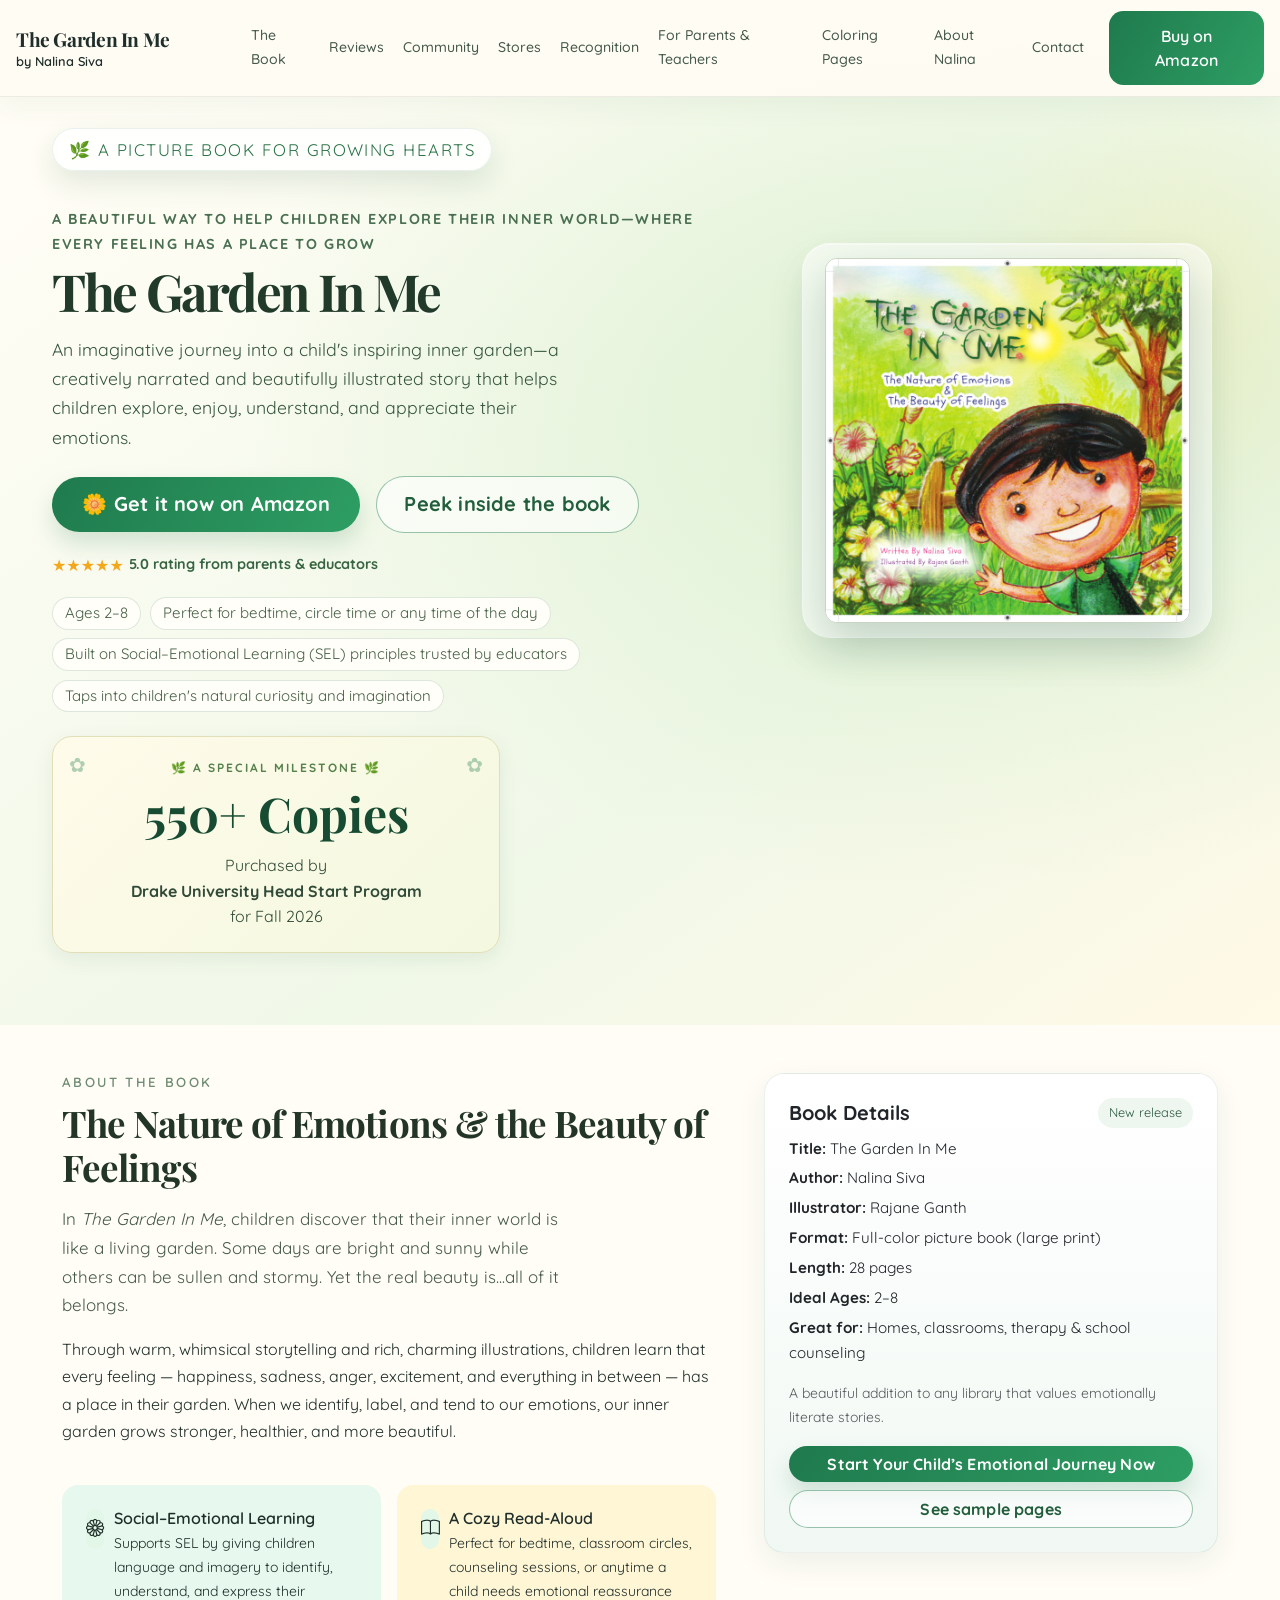
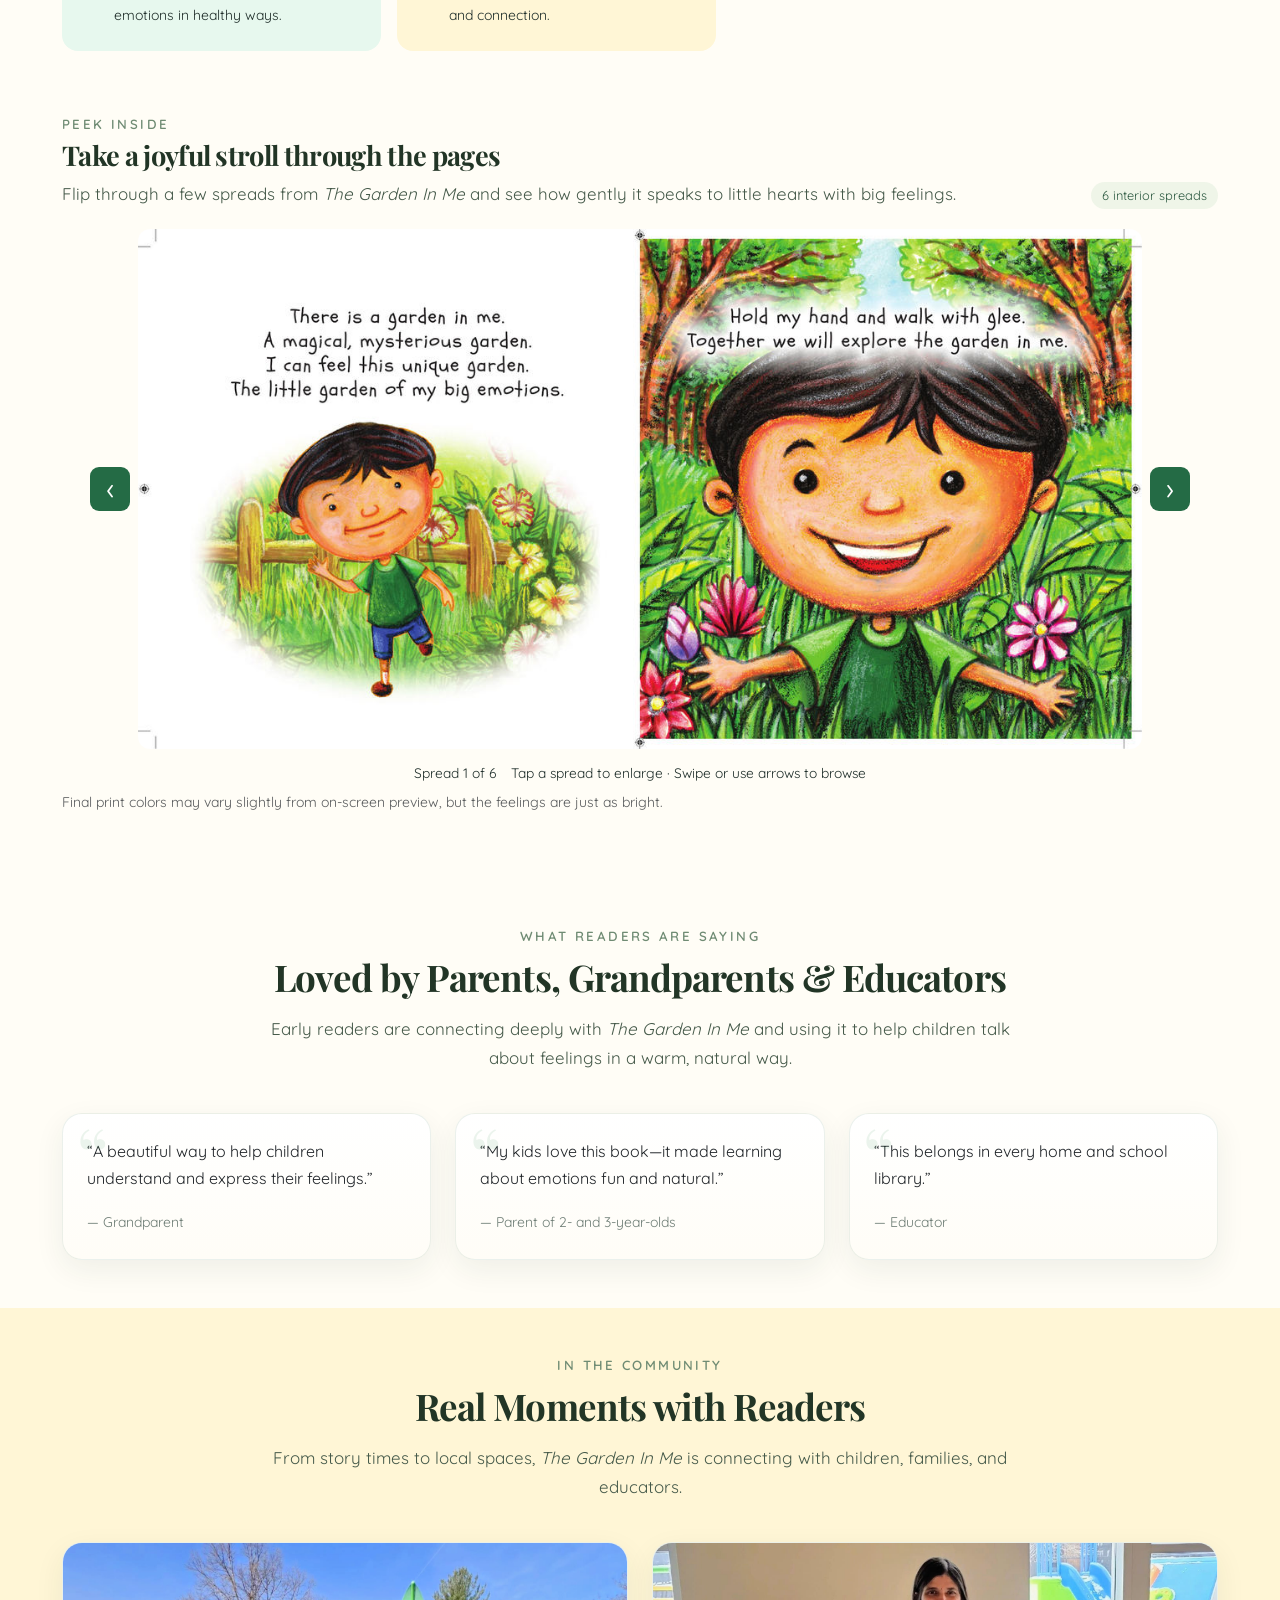
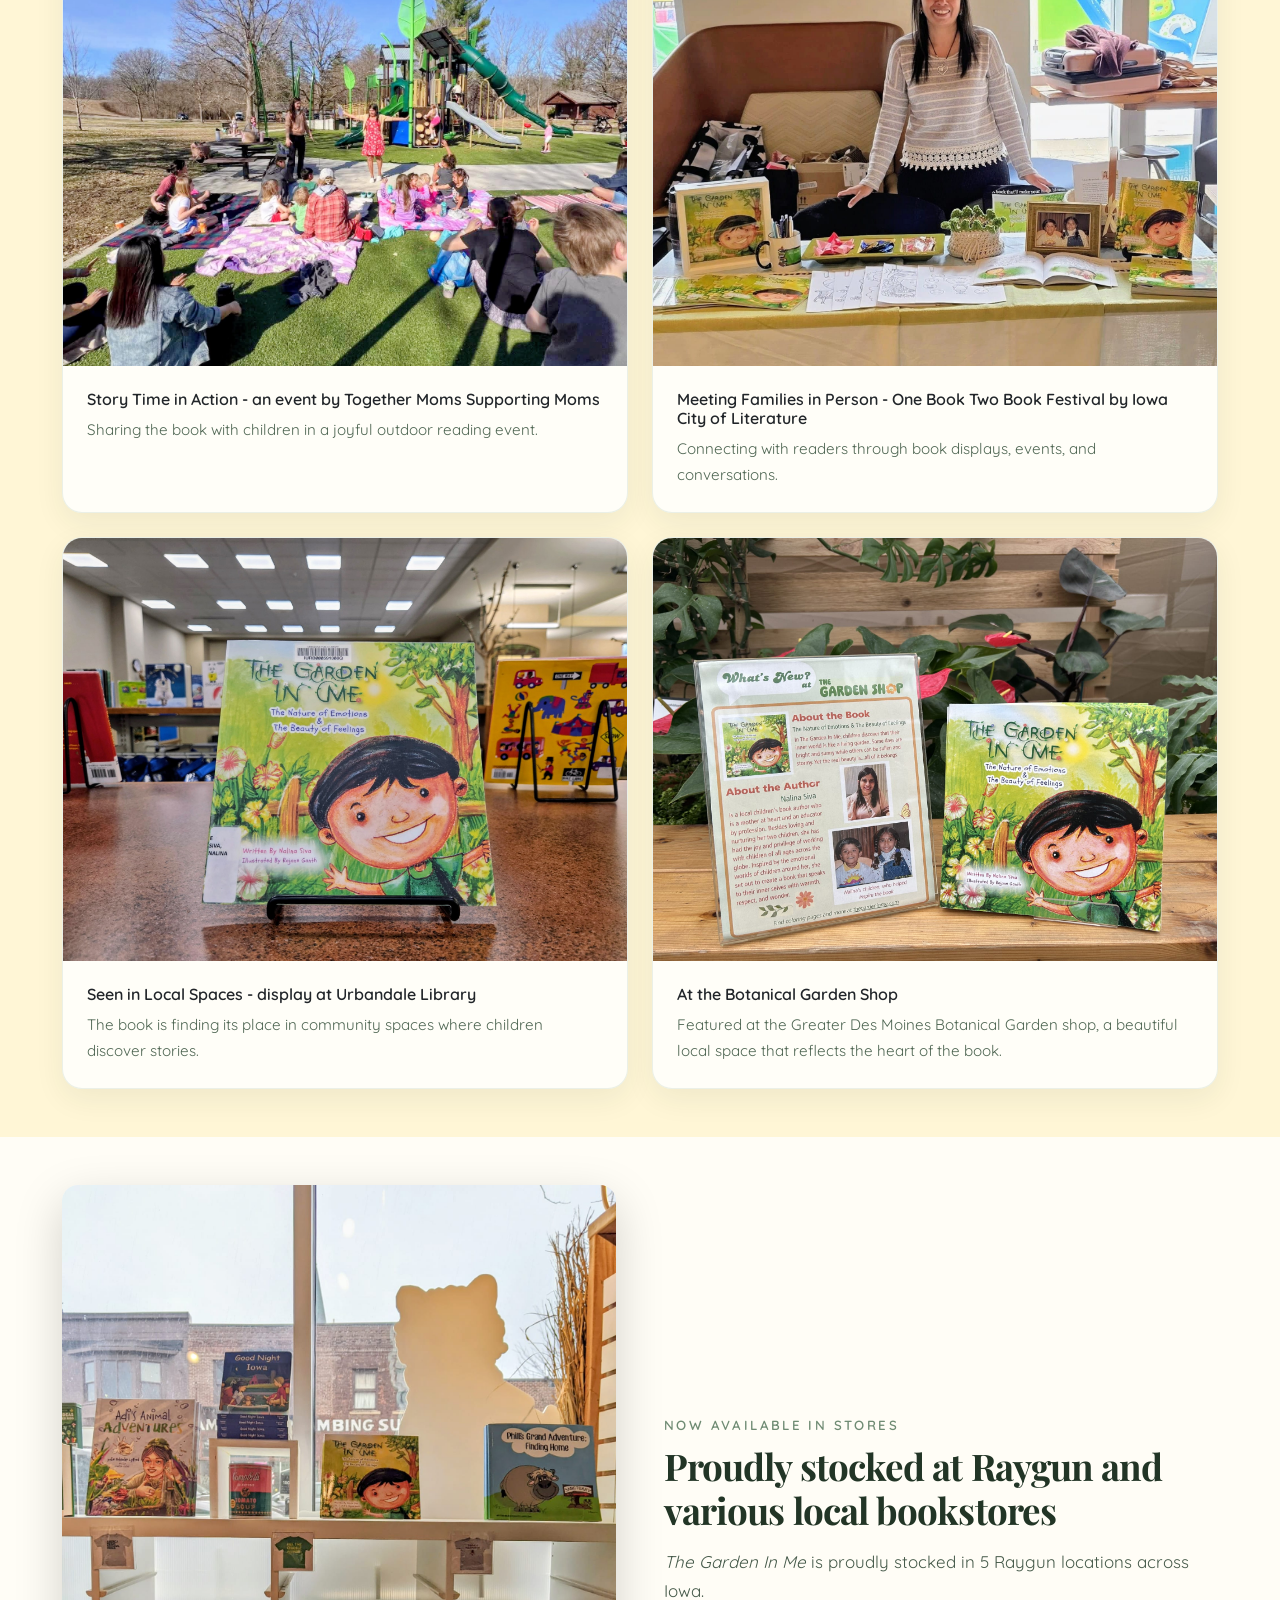
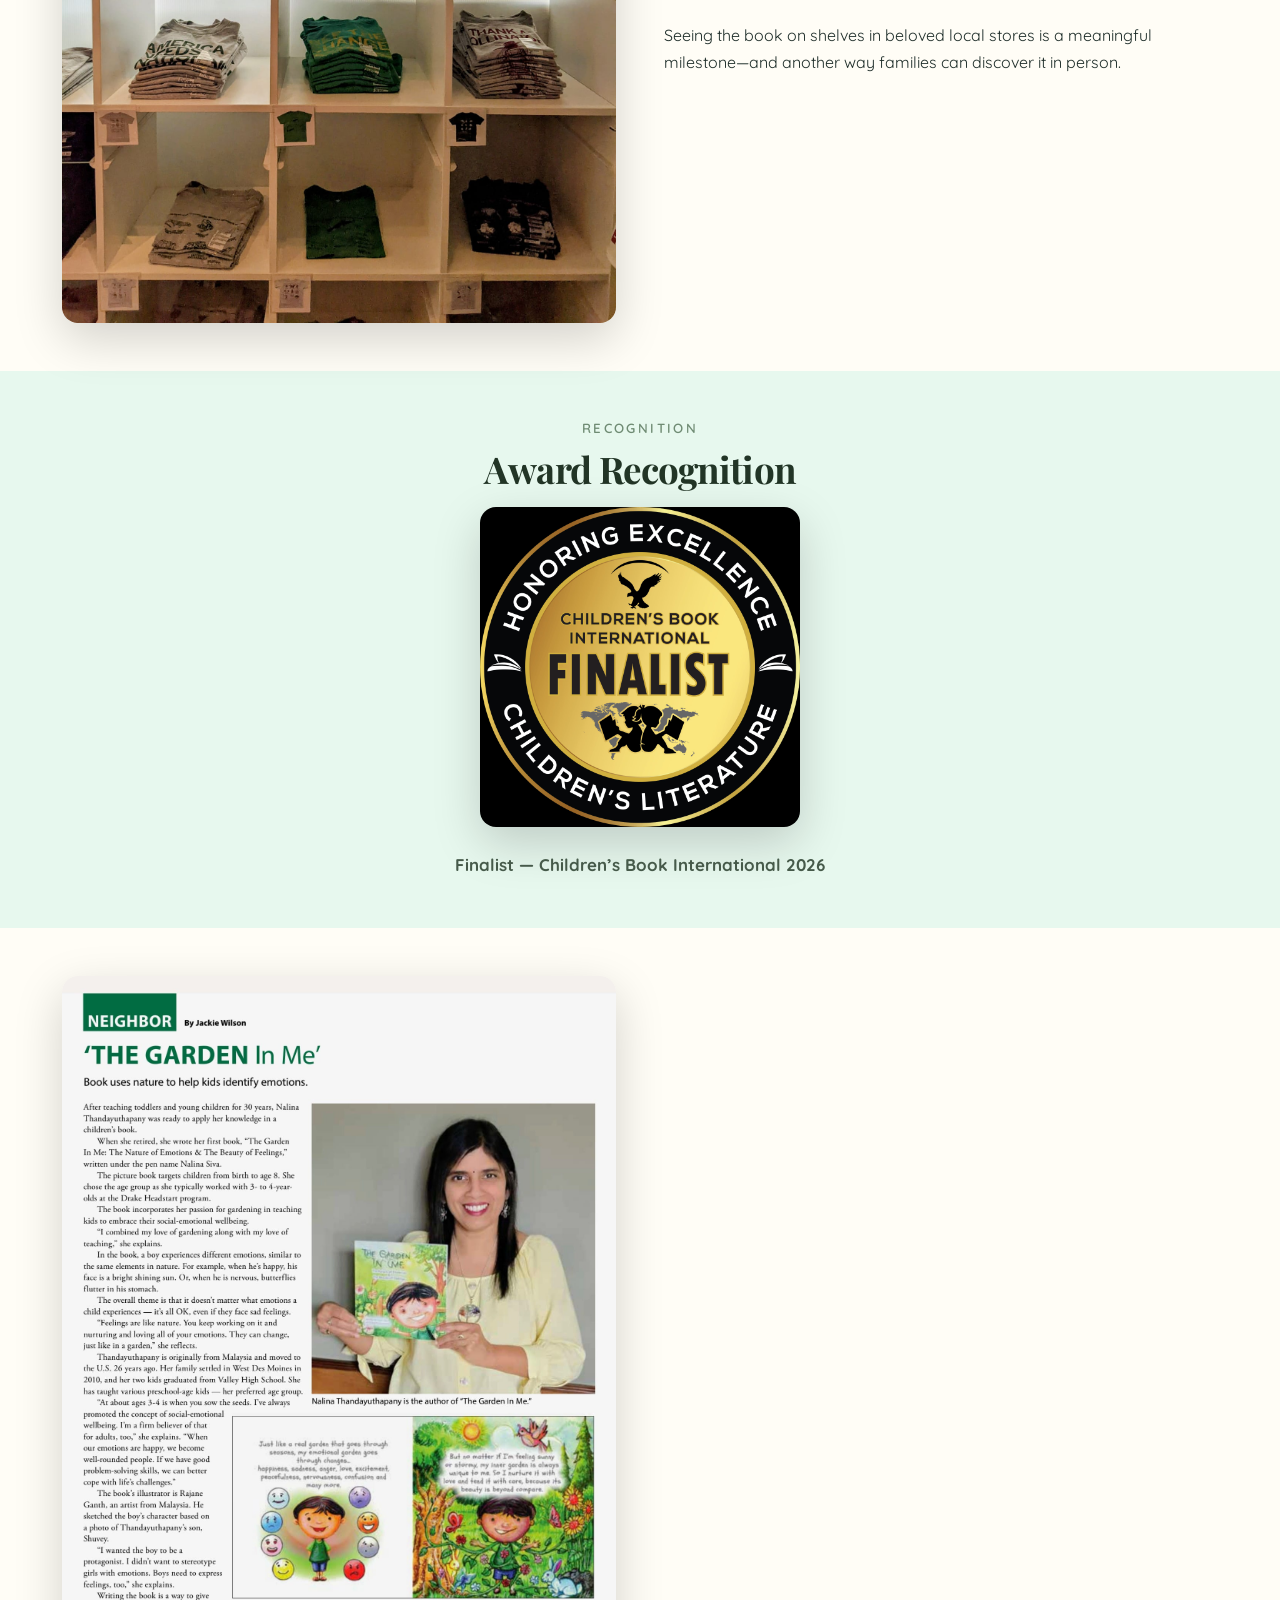
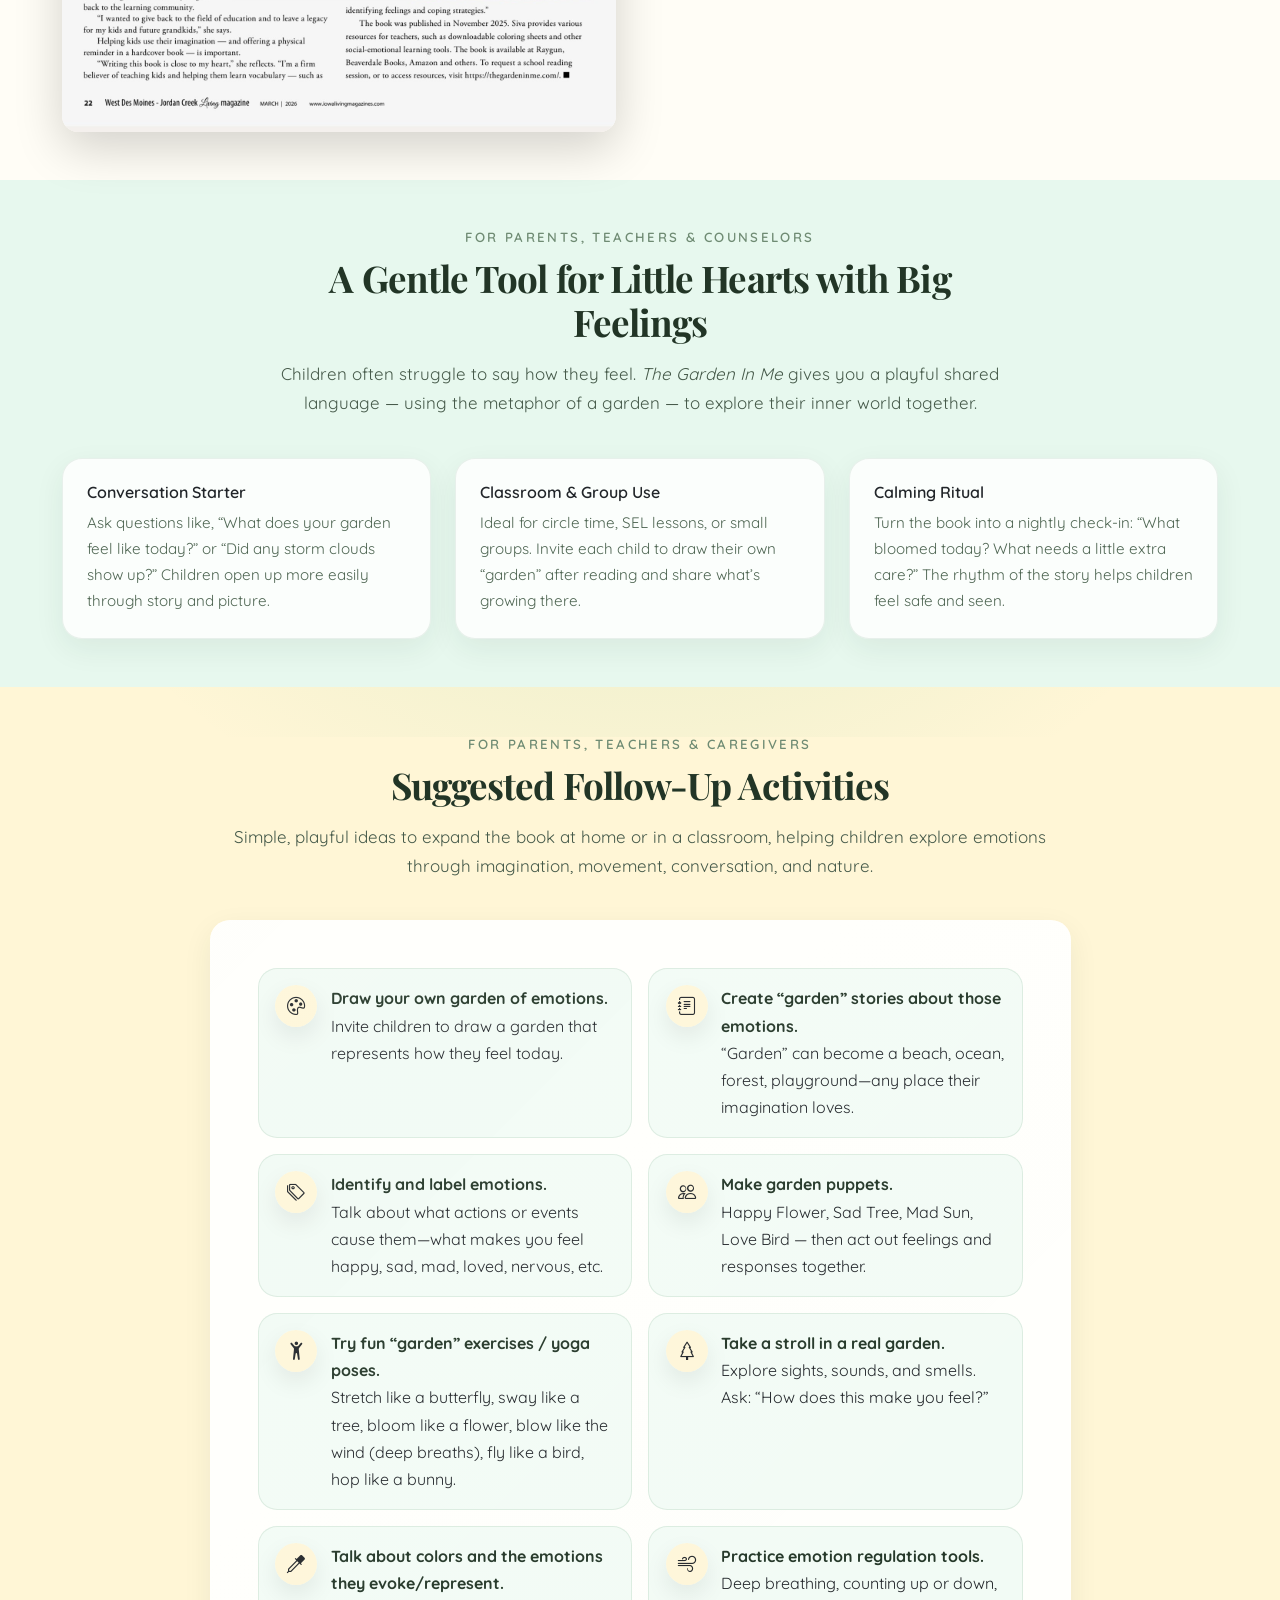
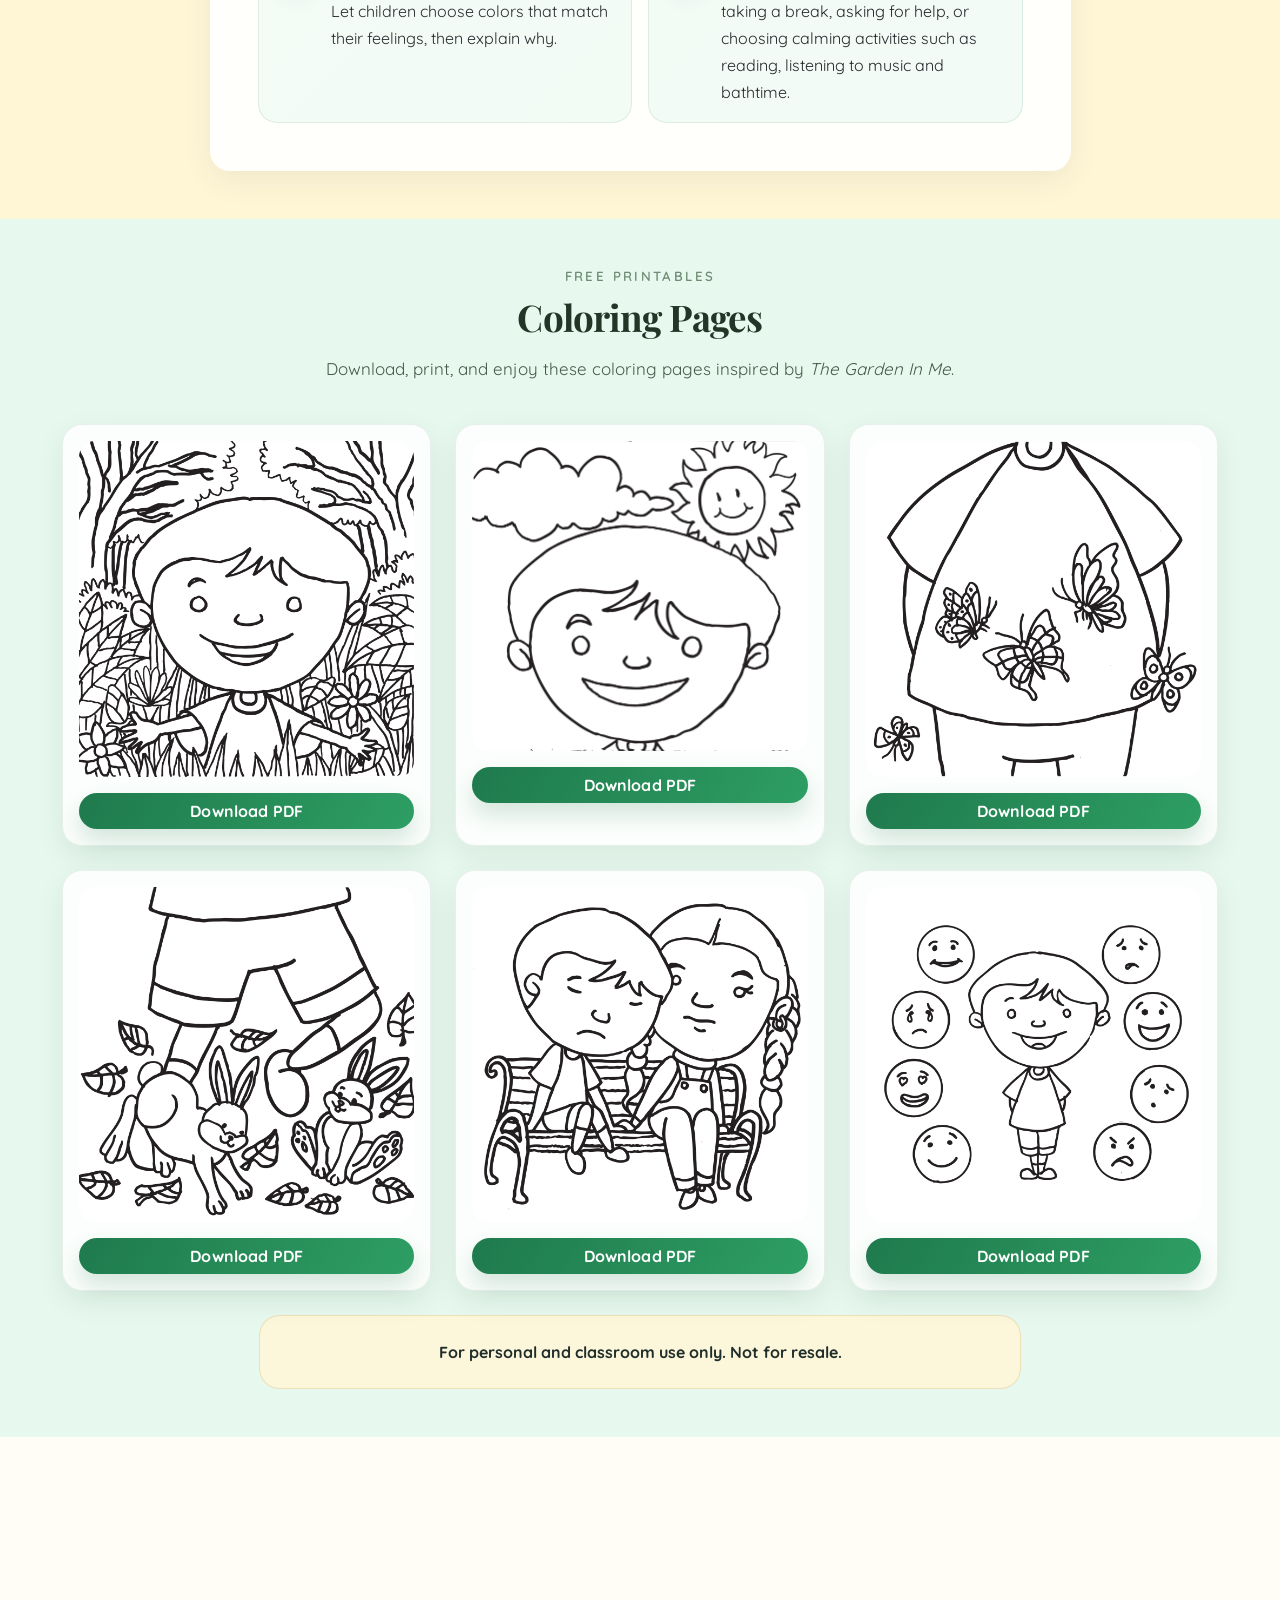
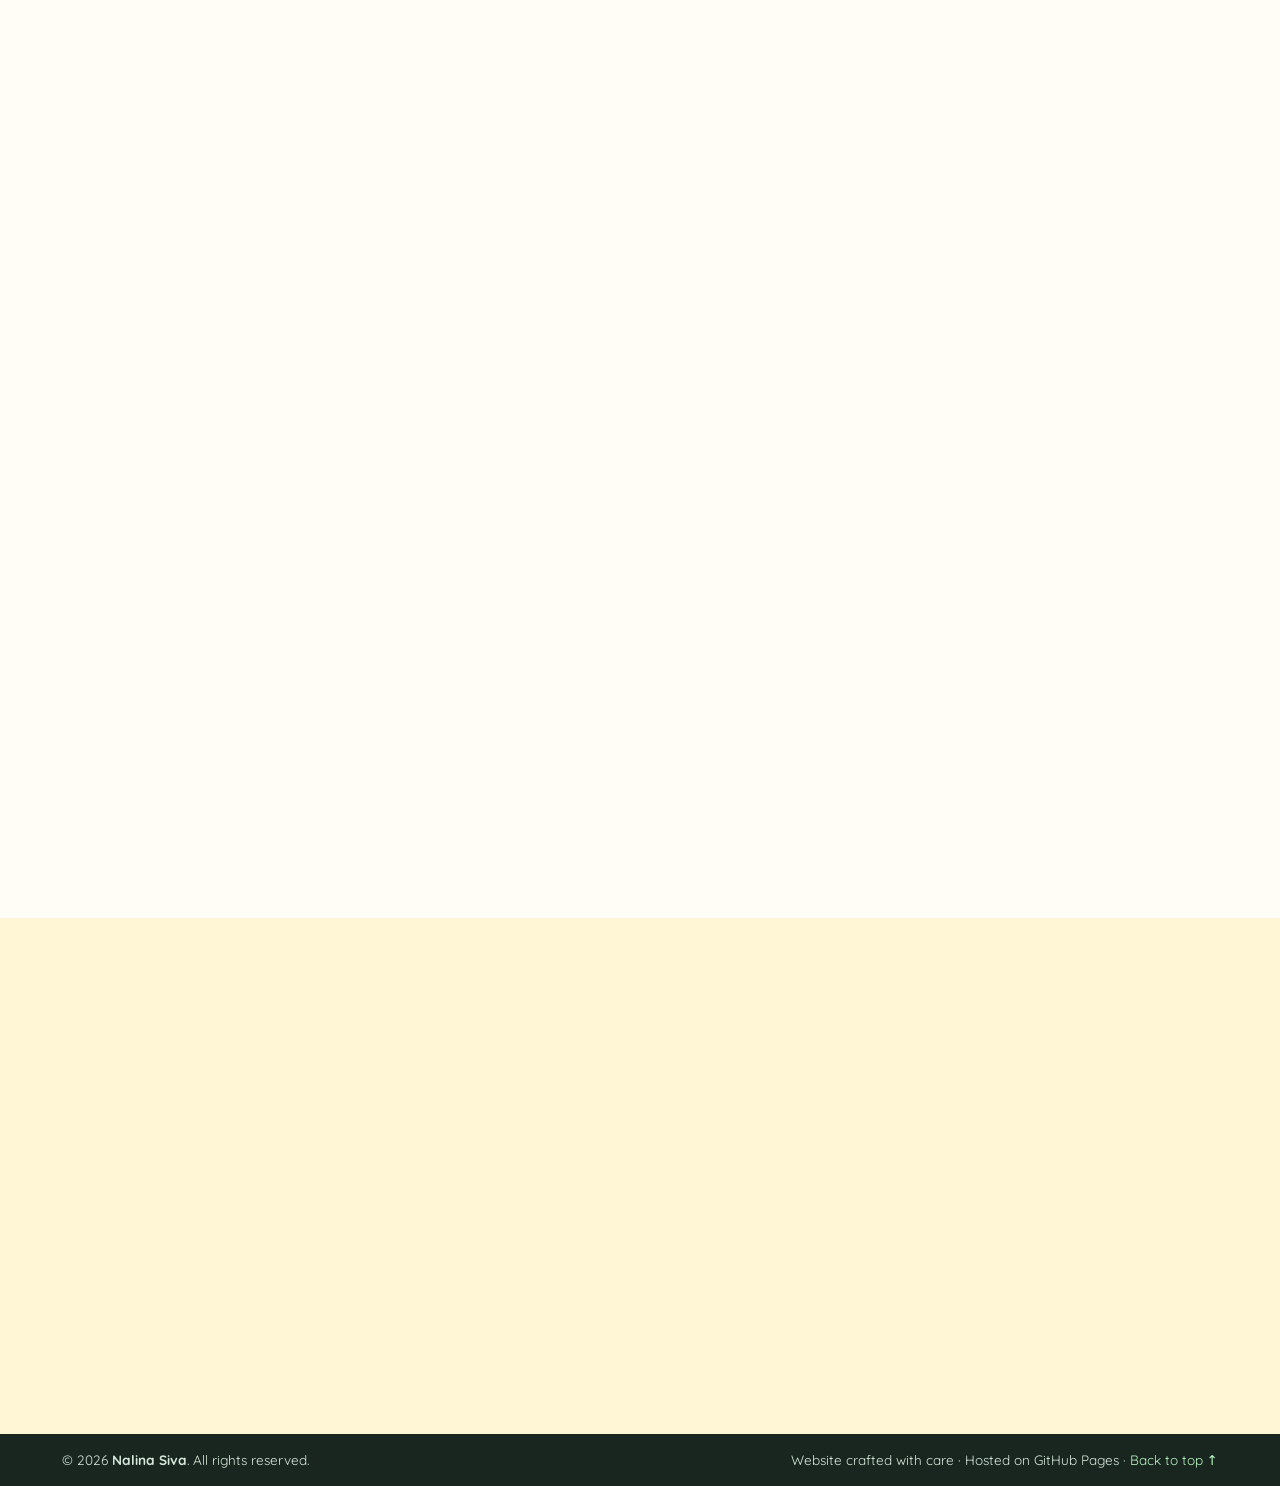
==== commit 2c96b008: "remove duplicate library ref" ====
--- a/index.html
+++ b/index.html
@@ -1,40 +1,46 @@
 <!DOCTYPE html>
 
 <html lang="en">
+
 <head>
-<!-- Google tag (gtag.js) -->
-<script async="" src="https://www.googletagmanager.com/gtag/js?id=G-F8M8VYS5GL"></script>
-<script>
+  <!-- Google tag (gtag.js) -->
+  <script async="" src="https://www.googletagmanager.com/gtag/js?id=G-F8M8VYS5GL"></script>
+  <script>
     window.dataLayer = window.dataLayer || [];
     function gtag() { dataLayer.push(arguments); }
     gtag('js', new Date());
 
     gtag('config', 'G-F8M8VYS5GL');
   </script>
-<meta charset="utf-8"/>
-<meta content="width=device-width, initial-scale=1" name="viewport"/>
-<title>The Garden In Me | Children’s Picture Book About Emotions (Ages 2–8)</title>
-<!-- Basic SEO -->
-<meta content="An imaginative journey into a child's inspiring inner garden—a creatively narrated and beautifully illustrated story that helps children explore, enjoy, understand, and appreciate their emotions. Perfect for ages 2–8." name="description"/>
-<meta content="Nalina Siva" name="author"/>
-<link href="https://thegardeninme.com/" rel="canonical"/>
-<!-- Open Graph Preview for WhatsApp, Facebook, LinkedIn -->
-<meta content="The Garden In Me | Children’s Picture Book About Emotions (Ages 2–8)" property="og:title"/>
-<meta content="An imaginative journey into a child's inspiring inner garden… beautifully illustrated to help children explore emotions with joy and confidence." property="og:description"/>
-<meta content="https://thegardeninme.com/img/og-cover.jpg" property="og:image"/>
-<meta content="https://thegardeninme.com/" property="og:url"/>
-<meta content="The Garden In Me" property="og:site_name"/>
-<meta content="website" property="og:type"/>
-<meta content="image/jpeg" property="og:image:type"/>
-<meta content="1200" property="og:image:width"/>
-<meta content="1200" property="og:image:height"/>
-<!-- Twitter (also used by some Android apps) -->
-<meta content="summary_large_image" name="twitter:card"/>
-<meta content="The Garden In Me – Children’s Picture Book" name="twitter:title"/>
-<meta content="A beautifully illustrated story that helps children explore and understand their emotions." name="twitter:description"/>
-<meta content="https://thegardeninme.com/img/og-cover.jpg" name="twitter:image"/>
-<link as="image" href="img/cover-800.jpg" rel="preload"/>
-<script type="application/ld+json">
+  <meta charset="utf-8" />
+  <meta content="width=device-width, initial-scale=1" name="viewport" />
+  <title>The Garden In Me | Children’s Picture Book About Emotions (Ages 2–8)</title>
+  <!-- Basic SEO -->
+  <meta
+    content="An imaginative journey into a child's inspiring inner garden—a creatively narrated and beautifully illustrated story that helps children explore, enjoy, understand, and appreciate their emotions. Perfect for ages 2–8."
+    name="description" />
+  <meta content="Nalina Siva" name="author" />
+  <link href="https://thegardeninme.com/" rel="canonical" />
+  <!-- Open Graph Preview for WhatsApp, Facebook, LinkedIn -->
+  <meta content="The Garden In Me | Children’s Picture Book About Emotions (Ages 2–8)" property="og:title" />
+  <meta
+    content="An imaginative journey into a child's inspiring inner garden… beautifully illustrated to help children explore emotions with joy and confidence."
+    property="og:description" />
+  <meta content="https://thegardeninme.com/img/og-cover.jpg" property="og:image" />
+  <meta content="https://thegardeninme.com/" property="og:url" />
+  <meta content="The Garden In Me" property="og:site_name" />
+  <meta content="website" property="og:type" />
+  <meta content="image/jpeg" property="og:image:type" />
+  <meta content="1200" property="og:image:width" />
+  <meta content="1200" property="og:image:height" />
+  <!-- Twitter (also used by some Android apps) -->
+  <meta content="summary_large_image" name="twitter:card" />
+  <meta content="The Garden In Me – Children’s Picture Book" name="twitter:title" />
+  <meta content="A beautifully illustrated story that helps children explore and understand their emotions."
+    name="twitter:description" />
+  <meta content="https://thegardeninme.com/img/og-cover.jpg" name="twitter:image" />
+  <link as="image" href="img/cover-800.jpg" rel="preload" />
+  <script type="application/ld+json">
 {
   "@context": "https://schema.org",
   "@type": "WebSite",
@@ -48,104 +54,133 @@
   "audience": { "@type": "PeopleAudience", "suggestedMinAge": "2", "suggestedMaxAge": "8" }
 }
 </script>
-<!-- Favicons / Site Icons -->
-<link href="/favicon.ico" rel="icon" sizes="any"/>
-<link href="/img/favicon-48.png" rel="icon" sizes="48x48" type="image/png"/>
-<link href="/img/favicon-96.png" rel="icon" sizes="96x96" type="image/png"/>
-<link href="/img/apple-touch-icon.png" rel="apple-touch-icon" sizes="180x180"/>
-<link href="/img/icon-512.png" rel="icon" sizes="512x512" type="image/png"/>
-<!-- Bootstrap 5 CSS -->
-<link href="https://cdn.jsdelivr.net/npm/bootstrap@5.3.3/dist/css/bootstrap.min.css" rel="stylesheet"/>
-<!-- Google Fonts -->
-<link href="https://fonts.googleapis.com" rel="preconnect"/>
-<link crossorigin="" href="https://fonts.gstatic.com" rel="preconnect"/>
-<link href="https://fonts.googleapis.com/css2?family=Playfair+Display:wght@600;700&amp;family=Quicksand:wght@400;500;600;700&amp;display=swap" rel="stylesheet"/>
-<link href="https://cdn.jsdelivr.net/npm/bootstrap-icons@1.11.3/font/bootstrap-icons.min.css" rel="stylesheet"/>
-<link href="css/styles.css?v=7" rel="stylesheet"/>
-<style id="reader-layout-safety">
-#gardenReaderTrack {display:flex!important;flex-direction:row!important;flex-wrap:nowrap!important;overflow-x:auto!important;overflow-y:hidden!important;width:100%!important;min-width:0!important;}
-#gardenReaderTrack > .garden-reader-slide {display:block!important;flex:0 0 100%!important;min-width:100%!important;max-width:100%!important;position:relative!important;float:none!important;}
-#gardenReaderTrack > .garden-reader-slide img {display:block!important;width:100%!important;height:auto!important;max-width:100%!important;}
-</style></head>
+  <!-- Favicons / Site Icons -->
+  <link href="/favicon.ico" rel="icon" sizes="any" />
+  <link href="/img/favicon-48.png" rel="icon" sizes="48x48" type="image/png" />
+  <link href="/img/favicon-96.png" rel="icon" sizes="96x96" type="image/png" />
+  <link href="/img/apple-touch-icon.png" rel="apple-touch-icon" sizes="180x180" />
+  <link href="/img/icon-512.png" rel="icon" sizes="512x512" type="image/png" />
+  <!-- Bootstrap 5 CSS -->
+  <link href="https://cdn.jsdelivr.net/npm/bootstrap@5.3.3/dist/css/bootstrap.min.css" rel="stylesheet" />
+  <!-- Google Fonts -->
+  <link href="https://fonts.googleapis.com" rel="preconnect" />
+  <link crossorigin="" href="https://fonts.gstatic.com" rel="preconnect" />
+  <link
+    href="https://fonts.googleapis.com/css2?family=Playfair+Display:wght@600;700&amp;family=Quicksand:wght@400;500;600;700&amp;display=swap"
+    rel="stylesheet" />
+  <link href="https://cdn.jsdelivr.net/npm/bootstrap-icons@1.11.3/font/bootstrap-icons.min.css" rel="stylesheet" />
+  <link href="css/styles.css?v=7" rel="stylesheet" />
+  <style id="reader-layout-safety">
+    #gardenReaderTrack {
+      display: flex !important;
+      flex-direction: row !important;
+      flex-wrap: nowrap !important;
+      overflow-x: auto !important;
+      overflow-y: hidden !important;
+      width: 100% !important;
+      min-width: 0 !important;
+    }
+
+    #gardenReaderTrack>.garden-reader-slide {
+      display: block !important;
+      flex: 0 0 100% !important;
+      min-width: 100% !important;
+      max-width: 100% !important;
+      position: relative !important;
+      float: none !important;
+    }
+
+    #gardenReaderTrack>.garden-reader-slide img {
+      display: block !important;
+      width: 100% !important;
+      height: auto !important;
+      max-width: 100% !important;
+    }
+  </style>
+</head>
+
 <body data-bs-offset="90" data-bs-spy="scroll" data-bs-target="#mainNav" tabindex="0">
-<!-- NAVBAR -->
-<nav class="navbar navbar-expand-lg navbar-light fixed-top" id="mainNav">
-<div class="container">
-<a class="navbar-brand d-flex flex-column lh-sm" href="#top">
-<span class="brand-accent">The Garden In Me</span>
-<small class="brand-subtitle">by Nalina Siva</small>
-</a>
-<button aria-controls="navbarNav" aria-expanded="false" aria-label="Toggle navigation" class="navbar-toggler" data-bs-target="#navbarNav" data-bs-toggle="collapse" type="button">
-<span class="navbar-toggler-icon"></span>
-</button>
-<div class="collapse navbar-collapse justify-content-end" id="navbarNav">
-<ul class="navbar-nav align-items-lg-center">
-<li class="nav-item"><a class="nav-link" href="#book">The Book</a></li>
-<li class="nav-item"><a class="nav-link" href="#reviews">Reviews</a></li>
-<li class="nav-item"><a class="nav-link" href="#community">Community</a></li>
-<li class="nav-item"><a class="nav-link" href="#stores">Stores</a></li>
-<li class="nav-item"><a class="nav-link" href="#recognition">Recognition</a></li>
-<li class="nav-item"><a class="nav-link" href="#for-grownups">For Parents &amp; Teachers</a></li>
-<li class="nav-item"><a class="nav-link" href="#coloring-pages">Coloring Pages</a></li>
-<li class="nav-item"><a class="nav-link" href="#author">About Nalina</a></li>
-<li class="nav-item"><a class="nav-link" href="#contact">Contact</a></li>
-</ul>
-<a class="btn btn-success ms-lg-3 mt-3 mt-lg-0" href="https://a.co/d/7utg5G7" target="_blank">
+  <!-- NAVBAR -->
+  <nav class="navbar navbar-expand-lg navbar-light fixed-top" id="mainNav">
+    <div class="container">
+      <a class="navbar-brand d-flex flex-column lh-sm" href="#top">
+        <span class="brand-accent">The Garden In Me</span>
+        <small class="brand-subtitle">by Nalina Siva</small>
+      </a>
+      <button aria-controls="navbarNav" aria-expanded="false" aria-label="Toggle navigation" class="navbar-toggler"
+        data-bs-target="#navbarNav" data-bs-toggle="collapse" type="button">
+        <span class="navbar-toggler-icon"></span>
+      </button>
+      <div class="collapse navbar-collapse justify-content-end" id="navbarNav">
+        <ul class="navbar-nav align-items-lg-center">
+          <li class="nav-item"><a class="nav-link" href="#book">The Book</a></li>
+          <li class="nav-item"><a class="nav-link" href="#reviews">Reviews</a></li>
+          <li class="nav-item"><a class="nav-link" href="#community">Community</a></li>
+          <li class="nav-item"><a class="nav-link" href="#stores">Stores</a></li>
+          <li class="nav-item"><a class="nav-link" href="#recognition">Recognition</a></li>
+          <li class="nav-item"><a class="nav-link" href="#for-grownups">For Parents &amp; Teachers</a></li>
+          <li class="nav-item"><a class="nav-link" href="#coloring-pages">Coloring Pages</a></li>
+          <li class="nav-item"><a class="nav-link" href="#author">About Nalina</a></li>
+          <li class="nav-item"><a class="nav-link" href="#contact">Contact</a></li>
+        </ul>
+        <a class="btn btn-success ms-lg-3 mt-3 mt-lg-0" href="https://a.co/d/7utg5G7" target="_blank">
           Buy on Amazon
         </a>
-</div>
-</div>
-</nav>
-<!-- HERO -->
-<section class="hero" id="top">
-<div class="container">
-<div class="row align-items-center g-5 hero-grid">
-<div class="col-lg-6 order-2 order-lg-1">
-<div class="hero-badge mb-3">
-<span>🌿</span>
-<span>A Picture Book for Growing Hearts</span>
-</div>
-<p class="hero-tagline mb-2">
+      </div>
+    </div>
+  </nav>
+  <!-- HERO -->
+  <section class="hero" id="top">
+    <div class="container">
+      <div class="row align-items-center g-5 hero-grid">
+        <div class="col-lg-6 order-2 order-lg-1">
+          <div class="hero-badge mb-3">
+            <span>🌿</span>
+            <span>A Picture Book for Growing Hearts</span>
+          </div>
+          <p class="hero-tagline mb-2">
             A beautiful way to help children explore their inner world—where every feeling has a place to grow
           </p>
-<h1 class="hero-title mb-3">
+          <h1 class="hero-title mb-3">
             The Garden In Me
           </h1>
-<div class="hero-artwork-stage">
-<div class="hero-illustration-wrap text-center">
-<div class="hero-cover-shell">
-<img alt="The Garden In Me book cover" class="img-fluid book-cover-shadow hero-cover" decoding="async" fetchpriority="high" height="800" loading="eager" src="img/cover-800.jpg" width="800"/>
-</div>
-<div class="hero-floating-card">
-<span>Helps kids say:</span>
-              “Today my garden feels sunny… and a little rainy too.”<br/>
-              A comforting way to talk about big feelings.
-            </div>
-</div>
-</div>
-<p class="hero-subtitle mb-3">
+          <div class="hero-artwork-stage">
+            <div class="hero-illustration-wrap text-center">
+              <div class="hero-cover-shell">
+                <img alt="The Garden In Me book cover" class="img-fluid book-cover-shadow hero-cover" decoding="async"
+                  fetchpriority="high" height="800" loading="eager" src="img/cover-800.jpg" width="800" />
+              </div>
+              <div class="hero-floating-card">
+                <span>Helps kids say:</span>
+                “Today my garden feels sunny… and a little rainy too.”<br />
+                A comforting way to talk about big feelings.
+              </div>
+            </div>
+          </div>
+          <p class="hero-subtitle mb-3">
             An imaginative journey into a child's inspiring inner garden—a creatively narrated and beautifully
             illustrated story that helps children explore, enjoy, understand, and appreciate their emotions.
-          </p><div class="mt-4 d-flex flex-wrap align-items-center gap-3 justify-content-center justify-content-lg-start">
-<a class="btn btn-success btn-lg hero-cta-primary" href="https://a.co/d/7utg5G7" target="_blank">
+          </p>
+          <div class="mt-4 d-flex flex-wrap align-items-center gap-3 justify-content-center justify-content-lg-start">
+            <a class="btn btn-success btn-lg hero-cta-primary" href="https://a.co/d/7utg5G7" target="_blank">
               🌼 Get it now on Amazon
             </a>
-<a class="btn btn-outline-success btn-lg hero-cta-secondary" href="#peek-inside">
+            <a class="btn btn-outline-success btn-lg hero-cta-secondary" href="#peek-inside">
               Peek inside the book
             </a>
-</div>
-<div class="hero-rating">
-<div class="hero-rating-stars">★★★★★</div>
-<div><strong>5.0 rating from parents &amp; educators</strong></div>
-</div>
-<div class="hero-pill">
-<span>Ages 2–8</span>
-<span>Perfect for bedtime, circle time or any time of the day</span>
-<span>Built on Social–Emotional Learning (SEL) principles trusted by educators</span>
-<span>Taps into children's natural curiosity and imagination</span>
-</div>
-<!-- Drake Head Start Milestone -->
-<div class="recognition-milestone hero-milestone mt-4 mx-auto mx-lg-0" style="
+          </div>
+          <div class="hero-rating">
+            <div class="hero-rating-stars">★★★★★</div>
+            <div><strong>5.0 rating from parents &amp; educators</strong></div>
+          </div>
+          <div class="hero-pill">
+            <span>Ages 2–8</span>
+            <span>Perfect for bedtime, circle time or any time of the day</span>
+            <span>Built on Social–Emotional Learning (SEL) principles trusted by educators</span>
+            <span>Taps into children's natural curiosity and imagination</span>
+          </div>
+          <!-- Drake Head Start Milestone -->
+          <div class="recognition-milestone hero-milestone mt-4 mx-auto mx-lg-0" style="
        background: linear-gradient(135deg, #fffbea, #f3f8df);
        border: 1px solid #e1dfb8;
        border-radius: 20px;
@@ -154,16 +189,16 @@
        box-shadow: 0 6px 20px rgba(31, 79, 48, 0.08);
        max-width: 480px;
      ">
-<div style="
+            <div style="
     color: #56804c;
     font-size: 0.75rem;
     font-weight: 700;
     letter-spacing: 2px;
     margin-bottom: 8px;
   ">
-    🌿 A SPECIAL MILESTONE 🌿
-  </div>
-<div style="
+              🌿 A SPECIAL MILESTONE 🌿
+            </div>
+            <div style="
     font-family: 'Playfair Display', Georgia, serif;
     font-size: clamp(2.2rem, 5vw, 3rem);
     font-weight: 700;
@@ -171,649 +206,712 @@
     color: #174b32;
     margin-bottom: 10px;
   ">
-    550+ Copies
-  </div>
-<div style="
+              550+ Copies
+            </div>
+            <div style="
     font-family: 'Quicksand', sans-serif;
     font-size: 1rem;
     line-height: 1.6;
     color: #314b38;
   ">
-    Purchased by<br/>
-<strong>Drake University Head Start Program</strong><br/>
-    for Fall 2026
-  </div>
-</div>
-</div>
-</div>
-</div>
-</section>
-<!-- ABOUT THE BOOK -->
-<section class="py-5 py-lg-6" id="book">
-<div class="container">
-<div class="row g-5 align-items-start">
-<!-- LEFT COLUMN -->
-<div class="col-lg-7 reveal-on-scroll">
-<div class="section-label mb-2">About the Book</div>
-<h2 class="section-title mb-3">
+              Purchased by<br />
+              <strong>Drake University Head Start Program</strong><br />
+              for Fall 2026
+            </div>
+          </div>
+        </div>
+      </div>
+    </div>
+  </section>
+  <!-- ABOUT THE BOOK -->
+  <section class="py-5 py-lg-6" id="book">
+    <div class="container">
+      <div class="row g-5 align-items-start">
+        <!-- LEFT COLUMN -->
+        <div class="col-lg-7 reveal-on-scroll">
+          <div class="section-label mb-2">About the Book</div>
+          <h2 class="section-title mb-3">
             The Nature of Emotions &amp; the Beauty of Feelings
           </h2>
-<p class="section-lead max-w-32rem">
+          <p class="section-lead max-w-32rem">
             In <em>The Garden In Me</em>, children discover that their inner world is like a
             living garden. Some days are bright and sunny while others can be sullen and stormy.
             Yet the real beauty is...all of it belongs.
           </p>
-<p>
+          <p>
             Through warm, whimsical storytelling and rich, charming illustrations, children learn
             that every feeling — happiness, sadness, anger, excitement, and everything in between —
             has a place in their garden. When we identify, label, and tend to our emotions, our
             inner garden grows stronger, healthier, and more beautiful.
           </p>
-<div class="row mt-4 g-3">
-<div class="col-md-6">
-<div class="p-3 p-md-4 bg-soft-green rounded-4 h-100 d-flex">
-<div class="pill-icon">
-<i class="bi bi-flower1"></i>
-</div>
-<div>
-<h6 class="fw-semibold mb-1">Social–Emotional Learning</h6>
-<p class="mb-0 small">
+          <div class="row mt-4 g-3">
+            <div class="col-md-6">
+              <div class="p-3 p-md-4 bg-soft-green rounded-4 h-100 d-flex">
+                <div class="pill-icon">
+                  <i class="bi bi-flower1"></i>
+                </div>
+                <div>
+                  <h6 class="fw-semibold mb-1">Social–Emotional Learning</h6>
+                  <p class="mb-0 small">
                     Supports SEL by giving children language and imagery to identify, understand,
                     and express their emotions in healthy ways.
                   </p>
-</div>
-</div>
-</div>
-<div class="col-md-6">
-<div class="p-3 p-md-4 bg-soft-yellow rounded-4 h-100 d-flex">
-<div class="pill-icon">
-<i class="bi bi-book"></i>
-</div>
-<div>
-<h6 class="fw-semibold mb-1">A Cozy Read-Aloud</h6>
-<p class="mb-0 small">
+                </div>
+              </div>
+            </div>
+            <div class="col-md-6">
+              <div class="p-3 p-md-4 bg-soft-yellow rounded-4 h-100 d-flex">
+                <div class="pill-icon">
+                  <i class="bi bi-book"></i>
+                </div>
+                <div>
+                  <h6 class="fw-semibold mb-1">A Cozy Read-Aloud</h6>
+                  <p class="mb-0 small">
                     Perfect for bedtime, classroom circles, counseling sessions, or
                     anytime a child needs emotional reassurance and connection.
                   </p>
-</div>
-</div>
-</div>
-</div>
-</div>
-<!-- RIGHT COLUMN -->
-<div class="col-lg-5 reveal-on-scroll">
-<div class="card book-details-card">
-<div class="card-body p-4 p-lg-4">
-<div class="d-flex justify-content-between align-items-center mb-2">
-<h5 class="fw-bold mb-0">Book Details</h5>
-<span class="badge-soft">New release</span>
-</div>
-<ul class="mb-3">
-<li><strong>Title:</strong> The Garden In Me</li>
-<li><strong>Author:</strong> Nalina Siva</li>
-<li><strong>Illustrator:</strong> Rajane Ganth</li>
-<li><strong>Format:</strong> Full-color picture book (large print)</li>
-<li><strong>Length:</strong> 28 pages</li>
-<li><strong>Ideal Ages:</strong> 2–8</li>
-<li><strong>Great for:</strong> Homes, classrooms, therapy &amp; school counseling</li>
-</ul>
-<p class="small text-muted mb-3">
+                </div>
+              </div>
+            </div>
+          </div>
+        </div>
+        <!-- RIGHT COLUMN -->
+        <div class="col-lg-5 reveal-on-scroll">
+          <div class="card book-details-card">
+            <div class="card-body p-4 p-lg-4">
+              <div class="d-flex justify-content-between align-items-center mb-2">
+                <h5 class="fw-bold mb-0">Book Details</h5>
+                <span class="badge-soft">New release</span>
+              </div>
+              <ul class="mb-3">
+                <li><strong>Title:</strong> The Garden In Me</li>
+                <li><strong>Author:</strong> Nalina Siva</li>
+                <li><strong>Illustrator:</strong> Rajane Ganth</li>
+                <li><strong>Format:</strong> Full-color picture book (large print)</li>
+                <li><strong>Length:</strong> 28 pages</li>
+                <li><strong>Ideal Ages:</strong> 2–8</li>
+                <li><strong>Great for:</strong> Homes, classrooms, therapy &amp; school counseling</li>
+              </ul>
+              <p class="small text-muted mb-3">
                 A beautiful addition to any library that values emotionally literate stories.
               </p>
-<a class="btn btn-success w-100 mb-2" href="https://a.co/d/7utg5G7" target="_blank">
+              <a class="btn btn-success w-100 mb-2" href="https://a.co/d/7utg5G7" target="_blank">
                 Start Your Child’s Emotional Journey Now
               </a>
-<a class="btn btn-outline-success w-100" href="#peek-inside">
+              <a class="btn btn-outline-success w-100" href="#peek-inside">
                 See sample pages
               </a>
-</div>
-</div>
-</div>
-</div>
-<!-- PEEK INSIDE CAROUSEL -->
-<div class="mt-5 pt-3" id="peek-inside">
-<div class="d-flex flex-column flex-md-row justify-content-between align-items-md-end mb-3">
-<div>
-<div class="section-label mb-1">Peek Inside</div>
-<h3 class="section-title mb-0" style="font-size:1.7rem;">
+            </div>
+          </div>
+        </div>
+      </div>
+      <!-- PEEK INSIDE CAROUSEL -->
+      <div class="mt-5 pt-3" id="peek-inside">
+        <div class="d-flex flex-column flex-md-row justify-content-between align-items-md-end mb-3">
+          <div>
+            <div class="section-label mb-1">Peek Inside</div>
+            <h3 class="section-title mb-0" style="font-size:1.7rem;">
               Take a joyful stroll through the pages
             </h3>
-<p class="section-lead mt-2 mb-0">
+            <p class="section-lead mt-2 mb-0">
               Flip through a few spreads from <em>The Garden In Me</em> and see how gently it
               speaks to little hearts with big feelings.
             </p>
-</div>
-<span class="badge-soft mt-3 mt-md-0">6 interior spreads</span>
-</div>
-<div aria-label="Peek Inside book gallery" class="garden-reader">
-<button aria-label="Previous spread" class="garden-reader-arrow" id="gardenReaderPrev" type="button">‹</button>
-<div aria-label="Six two-page book spreads; swipe horizontally" class="garden-reader-track" id="gardenReaderTrack" style="display:flex!important;flex-direction:row!important;flex-wrap:nowrap!important;align-items:stretch!important;overflow-x:auto!important;overflow-y:hidden!important;width:100%!important;min-width:0!important;scroll-snap-type:x mandatory;" tabindex="0">
-<div class="garden-reader-slide" style="display:block!important;flex:0 0 100%!important;width:100%!important;min-width:100%!important;max-width:100%!important;position:relative!important;scroll-snap-align:start;"><button aria-label="Enlarge spread 1 of 6" class="garden-reader-open" data-bs-target="#peekZoomModal" data-bs-toggle="modal" data-spread="img/spread/page-03.jpg" type="button"><img alt="Original two-page spread 1 of 6" decoding="async" height="621" loading="eager" src="img/spread/preview/page-03.jpg" style="display:block!important;width:100%!important;height:auto!important;max-width:100%!important;object-fit:contain!important;" width="1200"/></button></div><div class="garden-reader-slide" style="display:block!important;flex:0 0 100%!important;width:100%!important;min-width:100%!important;max-width:100%!important;position:relative!important;scroll-snap-align:start;"><button aria-label="Enlarge spread 2 of 6" class="garden-reader-open" data-bs-target="#peekZoomModal" data-bs-toggle="modal" data-spread="img/spread/page-05.jpg" type="button"><img alt="Original two-page spread 2 of 6" decoding="async" height="621" loading="lazy" src="img/spread/preview/page-05.jpg" style="display:block!important;width:100%!important;height:auto!important;max-width:100%!important;object-fit:contain!important;" width="1200"/></button></div><div class="garden-reader-slide" style="display:block!important;flex:0 0 100%!important;width:100%!important;min-width:100%!important;max-width:100%!important;position:relative!important;scroll-snap-align:start;"><button aria-label="Enlarge spread 3 of 6" class="garden-reader-open" data-bs-target="#peekZoomModal" data-bs-toggle="modal" data-spread="img/spread/page-06.jpg" type="button"><img alt="Original two-page spread 3 of 6" decoding="async" height="621" loading="lazy" src="img/spread/preview/page-06.jpg" style="display:block!important;width:100%!important;height:auto!important;max-width:100%!important;object-fit:contain!important;" width="1200"/></button></div><div class="garden-reader-slide" style="display:block!important;flex:0 0 100%!important;width:100%!important;min-width:100%!important;max-width:100%!important;position:relative!important;scroll-snap-align:start;"><button aria-label="Enlarge spread 4 of 6" class="garden-reader-open" data-bs-target="#peekZoomModal" data-bs-toggle="modal" data-spread="img/spread/page-08.jpg" type="button"><img alt="Original two-page spread 4 of 6" decoding="async" height="621" loading="lazy" src="img/spread/preview/page-08.jpg" style="display:block!important;width:100%!important;height:auto!important;max-width:100%!important;object-fit:contain!important;" width="1200"/></button></div><div class="garden-reader-slide" style="display:block!important;flex:0 0 100%!important;width:100%!important;min-width:100%!important;max-width:100%!important;position:relative!important;scroll-snap-align:start;"><button aria-label="Enlarge spread 5 of 6" class="garden-reader-open" data-bs-target="#peekZoomModal" data-bs-toggle="modal" data-spread="img/spread/page-12.jpg" type="button"><img alt="Original two-page spread 5 of 6" decoding="async" height="621" loading="lazy" src="img/spread/preview/page-12.jpg" style="display:block!important;width:100%!important;height:auto!important;max-width:100%!important;object-fit:contain!important;" width="1200"/></button></div><div class="garden-reader-slide" style="display:block!important;flex:0 0 100%!important;width:100%!important;min-width:100%!important;max-width:100%!important;position:relative!important;scroll-snap-align:start;"><button aria-label="Enlarge spread 6 of 6" class="garden-reader-open" data-bs-target="#peekZoomModal" data-bs-toggle="modal" data-spread="img/spread/page-13.jpg" type="button"><img alt="Original two-page spread 6 of 6" decoding="async" height="621" loading="lazy" src="img/spread/preview/page-13.jpg" style="display:block!important;width:100%!important;height:auto!important;max-width:100%!important;object-fit:contain!important;" width="1200"/></button></div></div><button aria-label="Next spread" class="garden-reader-arrow" id="gardenReaderNext" type="button">›</button></div>
-<div aria-live="polite" class="peek-helper"><span id="peekCount">Spread 1 of 6</span><span>Tap a spread to enlarge · Swipe or use arrows to browse</span></div>
-<div aria-hidden="true" aria-labelledby="peekZoomTitle" class="modal fade" id="peekZoomModal" tabindex="-1">
-<div class="modal-dialog modal-fullscreen"><div class="modal-content peek-zoom-content">
-<div class="modal-header"><h2 class="modal-title fs-6" id="peekZoomTitle">Peek Inside — Enlarged Spread</h2>
-<div aria-label="Zoom controls" class="peek-zoom-controls" role="group">
-<button aria-label="Zoom out" class="btn btn-outline-success btn-sm" id="peekZoomOut" type="button">−</button>
-<button class="btn btn-outline-success btn-sm" id="peekZoomReset" type="button">Fit</button>
-<button aria-label="Zoom in" class="btn btn-outline-success btn-sm" id="peekZoomIn" type="button">+</button>
-</div><button aria-label="Close enlarged spread" class="btn-close" data-bs-dismiss="modal" type="button"></button>
-</div>
-<div class="modal-body peek-zoom-viewport" id="peekZoomViewport"><img alt="Enlarged original two-page spread" id="peekZoomImage" src=""/></div>
-</div></div>
-</div>
-<p class="small text-muted mt-2">
+          </div>
+          <span class="badge-soft mt-3 mt-md-0">6 interior spreads</span>
+        </div>
+        <div aria-label="Peek Inside book gallery" class="garden-reader">
+          <button aria-label="Previous spread" class="garden-reader-arrow" id="gardenReaderPrev"
+            type="button">‹</button>
+          <div aria-label="Six two-page book spreads; swipe horizontally" class="garden-reader-track"
+            id="gardenReaderTrack"
+            style="display:flex!important;flex-direction:row!important;flex-wrap:nowrap!important;align-items:stretch!important;overflow-x:auto!important;overflow-y:hidden!important;width:100%!important;min-width:0!important;scroll-snap-type:x mandatory;"
+            tabindex="0">
+            <div class="garden-reader-slide"
+              style="display:block!important;flex:0 0 100%!important;width:100%!important;min-width:100%!important;max-width:100%!important;position:relative!important;scroll-snap-align:start;">
+              <button aria-label="Enlarge spread 1 of 6" class="garden-reader-open" data-bs-target="#peekZoomModal"
+                data-bs-toggle="modal" data-spread="img/spread/page-03.jpg" type="button"><img
+                  alt="Original two-page spread 1 of 6" decoding="async" height="621" loading="eager"
+                  src="img/spread/preview/page-03.jpg"
+                  style="display:block!important;width:100%!important;height:auto!important;max-width:100%!important;object-fit:contain!important;"
+                  width="1200" /></button></div>
+            <div class="garden-reader-slide"
+              style="display:block!important;flex:0 0 100%!important;width:100%!important;min-width:100%!important;max-width:100%!important;position:relative!important;scroll-snap-align:start;">
+              <button aria-label="Enlarge spread 2 of 6" class="garden-reader-open" data-bs-target="#peekZoomModal"
+                data-bs-toggle="modal" data-spread="img/spread/page-05.jpg" type="button"><img
+                  alt="Original two-page spread 2 of 6" decoding="async" height="621" loading="lazy"
+                  src="img/spread/preview/page-05.jpg"
+                  style="display:block!important;width:100%!important;height:auto!important;max-width:100%!important;object-fit:contain!important;"
+                  width="1200" /></button></div>
+            <div class="garden-reader-slide"
+              style="display:block!important;flex:0 0 100%!important;width:100%!important;min-width:100%!important;max-width:100%!important;position:relative!important;scroll-snap-align:start;">
+              <button aria-label="Enlarge spread 3 of 6" class="garden-reader-open" data-bs-target="#peekZoomModal"
+                data-bs-toggle="modal" data-spread="img/spread/page-06.jpg" type="button"><img
+                  alt="Original two-page spread 3 of 6" decoding="async" height="621" loading="lazy"
+                  src="img/spread/preview/page-06.jpg"
+                  style="display:block!important;width:100%!important;height:auto!important;max-width:100%!important;object-fit:contain!important;"
+                  width="1200" /></button></div>
+            <div class="garden-reader-slide"
+              style="display:block!important;flex:0 0 100%!important;width:100%!important;min-width:100%!important;max-width:100%!important;position:relative!important;scroll-snap-align:start;">
+              <button aria-label="Enlarge spread 4 of 6" class="garden-reader-open" data-bs-target="#peekZoomModal"
+                data-bs-toggle="modal" data-spread="img/spread/page-08.jpg" type="button"><img
+                  alt="Original two-page spread 4 of 6" decoding="async" height="621" loading="lazy"
+                  src="img/spread/preview/page-08.jpg"
+                  style="display:block!important;width:100%!important;height:auto!important;max-width:100%!important;object-fit:contain!important;"
+                  width="1200" /></button></div>
+            <div class="garden-reader-slide"
+              style="display:block!important;flex:0 0 100%!important;width:100%!important;min-width:100%!important;max-width:100%!important;position:relative!important;scroll-snap-align:start;">
+              <button aria-label="Enlarge spread 5 of 6" class="garden-reader-open" data-bs-target="#peekZoomModal"
+                data-bs-toggle="modal" data-spread="img/spread/page-12.jpg" type="button"><img
+                  alt="Original two-page spread 5 of 6" decoding="async" height="621" loading="lazy"
+                  src="img/spread/preview/page-12.jpg"
+                  style="display:block!important;width:100%!important;height:auto!important;max-width:100%!important;object-fit:contain!important;"
+                  width="1200" /></button></div>
+            <div class="garden-reader-slide"
+              style="display:block!important;flex:0 0 100%!important;width:100%!important;min-width:100%!important;max-width:100%!important;position:relative!important;scroll-snap-align:start;">
+              <button aria-label="Enlarge spread 6 of 6" class="garden-reader-open" data-bs-target="#peekZoomModal"
+                data-bs-toggle="modal" data-spread="img/spread/page-13.jpg" type="button"><img
+                  alt="Original two-page spread 6 of 6" decoding="async" height="621" loading="lazy"
+                  src="img/spread/preview/page-13.jpg"
+                  style="display:block!important;width:100%!important;height:auto!important;max-width:100%!important;object-fit:contain!important;"
+                  width="1200" /></button></div>
+          </div><button aria-label="Next spread" class="garden-reader-arrow" id="gardenReaderNext"
+            type="button">›</button>
+        </div>
+        <div aria-live="polite" class="peek-helper"><span id="peekCount">Spread 1 of 6</span><span>Tap a spread to
+            enlarge · Swipe or use arrows to browse</span></div>
+        <div aria-hidden="true" aria-labelledby="peekZoomTitle" class="modal fade" id="peekZoomModal" tabindex="-1">
+          <div class="modal-dialog modal-fullscreen">
+            <div class="modal-content peek-zoom-content">
+              <div class="modal-header">
+                <h2 class="modal-title fs-6" id="peekZoomTitle">Peek Inside — Enlarged Spread</h2>
+                <div aria-label="Zoom controls" class="peek-zoom-controls" role="group">
+                  <button aria-label="Zoom out" class="btn btn-outline-success btn-sm" id="peekZoomOut"
+                    type="button">−</button>
+                  <button class="btn btn-outline-success btn-sm" id="peekZoomReset" type="button">Fit</button>
+                  <button aria-label="Zoom in" class="btn btn-outline-success btn-sm" id="peekZoomIn"
+                    type="button">+</button>
+                </div><button aria-label="Close enlarged spread" class="btn-close" data-bs-dismiss="modal"
+                  type="button"></button>
+              </div>
+              <div class="modal-body peek-zoom-viewport" id="peekZoomViewport"><img
+                  alt="Enlarged original two-page spread" id="peekZoomImage" src="" /></div>
+            </div>
+          </div>
+        </div>
+        <p class="small text-muted mt-2">
           Final print colors may vary slightly from on-screen preview, but the feelings are just as bright.
         </p>
-</div>
-</div>
-</section>
-<!-- ⭐⭐⭐ ADD REVIEWS SECTION HERE ⭐⭐⭐ -->
-<!-- REVIEWS -->
-<section class="py-5 py-lg-6" id="reviews">
-<div class="container">
-<div class="row mb-4 justify-content-center text-center">
-<div class="col-lg-8 reveal-on-scroll">
-<div class="section-label mb-2">What Readers Are Saying</div>
-<h2 class="section-title mb-3">Loved by Parents, Grandparents &amp; Educators</h2>
-<p class="section-lead">
+      </div>
+    </div>
+  </section>
+  <!-- ⭐⭐⭐ ADD REVIEWS SECTION HERE ⭐⭐⭐ -->
+  <!-- REVIEWS -->
+  <section class="py-5 py-lg-6" id="reviews">
+    <div class="container">
+      <div class="row mb-4 justify-content-center text-center">
+        <div class="col-lg-8 reveal-on-scroll">
+          <div class="section-label mb-2">What Readers Are Saying</div>
+          <h2 class="section-title mb-3">Loved by Parents, Grandparents &amp; Educators</h2>
+          <p class="section-lead">
             Early readers are connecting deeply with <em>The Garden In Me</em> and using it to help children talk about
             feelings in a warm, natural way.
           </p>
-</div>
-</div>
-<div class="row g-4">
-<div class="col-md-6 col-lg-4 reveal-on-scroll">
-<div class="card quote-card h-100">
-<div class="card-body p-4">
-<p class="mb-3">
+        </div>
+      </div>
+      <div class="row g-4">
+        <div class="col-md-6 col-lg-4 reveal-on-scroll">
+          <div class="card quote-card h-100">
+            <div class="card-body p-4">
+              <p class="mb-3">
                 “A beautiful way to help children understand and express their feelings.”
               </p>
-<small>— Grandparent</small>
-</div>
-</div>
-</div>
-<div class="col-md-6 col-lg-4 reveal-on-scroll">
-<div class="card quote-card h-100">
-<div class="card-body p-4">
-<p class="mb-3">
+              <small>— Grandparent</small>
+            </div>
+          </div>
+        </div>
+        <div class="col-md-6 col-lg-4 reveal-on-scroll">
+          <div class="card quote-card h-100">
+            <div class="card-body p-4">
+              <p class="mb-3">
                 “My kids love this book—it made learning about emotions fun and natural.”
               </p>
-<small>— Parent of 2- and 3-year-olds</small>
-</div>
-</div>
-</div>
-<div class="col-md-6 col-lg-4 reveal-on-scroll">
-<div class="card quote-card h-100">
-<div class="card-body p-4">
-<p class="mb-3">
+              <small>— Parent of 2- and 3-year-olds</small>
+            </div>
+          </div>
+        </div>
+        <div class="col-md-6 col-lg-4 reveal-on-scroll">
+          <div class="card quote-card h-100">
+            <div class="card-body p-4">
+              <p class="mb-3">
                 “This belongs in every home and school library.”
               </p>
-<small>— Educator</small>
-</div>
-</div>
-</div>
-</div>
-</div>
-</section>
-<!-- IN THE COMMUNITY -->
-<section class="py-5 py-lg-6 bg-soft-yellow" id="community">
-<div class="container">
-<div class="row mb-4 justify-content-center text-center">
-<div class="col-lg-8 reveal-on-scroll">
-<div class="section-label mb-2">In the Community</div>
-<h2 class="section-title mb-3">Real Moments with Readers</h2>
-<p class="section-lead">
+              <small>— Educator</small>
+            </div>
+          </div>
+        </div>
+      </div>
+    </div>
+  </section>
+  <!-- IN THE COMMUNITY -->
+  <section class="py-5 py-lg-6 bg-soft-yellow" id="community">
+    <div class="container">
+      <div class="row mb-4 justify-content-center text-center">
+        <div class="col-lg-8 reveal-on-scroll">
+          <div class="section-label mb-2">In the Community</div>
+          <h2 class="section-title mb-3">Real Moments with Readers</h2>
+          <p class="section-lead">
             From story times to local spaces, <em>The Garden In Me</em> is connecting with children, families, and
             educators.
           </p>
-</div>
-</div>
-<div class="row g-4">
-<div class="col-md-6 reveal-on-scroll">
-<div class="card feature-card h-100 overflow-hidden">
-<img alt="Children gathered outdoors for a reading event featuring The Garden In Me" class="img-fluid w-100" src="img/community-reading-event.jpg"/>
-<div class="card-body p-4">
-<h6 class="fw-semibold mb-2">Story Time in Action - an event by Together Moms Supporting Moms</h6>
-<p class="mb-0">
+        </div>
+      </div>
+      <div class="row g-4">
+        <div class="col-md-6 reveal-on-scroll">
+          <div class="card feature-card h-100 overflow-hidden">
+            <img alt="Children gathered outdoors for a reading event featuring The Garden In Me" class="img-fluid w-100"
+              src="img/community-reading-event.jpg" />
+            <div class="card-body p-4">
+              <h6 class="fw-semibold mb-2">Story Time in Action - an event by Together Moms Supporting Moms</h6>
+              <p class="mb-0">
                 Sharing the book with children in a joyful outdoor reading event.
               </p>
-</div>
-</div>
-</div>
-<div class="col-md-6 reveal-on-scroll">
-<div class="card feature-card h-100 overflow-hidden">
-<img alt="Author Nalina Siva at a display table with The Garden In Me" class="img-fluid w-100" src="img/community-author-table.jpg"/>
-<div class="card-body p-4">
-<h6 class="fw-semibold mb-2">Meeting Families in Person - One Book Two Book Festival by Iowa City of
+            </div>
+          </div>
+        </div>
+        <div class="col-md-6 reveal-on-scroll">
+          <div class="card feature-card h-100 overflow-hidden">
+            <img alt="Author Nalina Siva at a display table with The Garden In Me" class="img-fluid w-100"
+              src="img/community-author-table.jpg" />
+            <div class="card-body p-4">
+              <h6 class="fw-semibold mb-2">Meeting Families in Person - One Book Two Book Festival by Iowa City of
                 Literature</h6>
-<p class="mb-0">
+              <p class="mb-0">
                 Connecting with readers through book displays, events, and conversations.
               </p>
-</div>
-</div>
-</div>
-<div class="col-md-6 reveal-on-scroll">
-<div class="card feature-card h-100 overflow-hidden">
-<img alt="The Garden In Me displayed in a library or bookstore setting" class="img-fluid w-100" src="img/community-library-display.jpg"/>
-<div class="card-body p-4">
-<h6 class="fw-semibold mb-2">Seen in Local Spaces - display at Urbandale Library</h6>
-<p class="mb-0">
+            </div>
+          </div>
+        </div>
+        <div class="col-md-6 reveal-on-scroll">
+          <div class="card feature-card h-100 overflow-hidden">
+            <img alt="The Garden In Me displayed in a library or bookstore setting" class="img-fluid w-100"
+              src="img/community-library-display.jpg" />
+            <div class="card-body p-4">
+              <h6 class="fw-semibold mb-2">Seen in Local Spaces - display at Urbandale Library</h6>
+              <p class="mb-0">
                 The book is finding its place in community spaces where children discover stories.
               </p>
-</div>
-</div>
-</div>
-<div class="col-md-6 reveal-on-scroll">
-<div class="card feature-card h-100 overflow-hidden">
-<img alt="The Garden In Me displayed at the Greater Des Moines Botanical Garden shop" class="img-fluid w-100" src="img/community-botanical-garden-shop.jpg"/>
-<div class="card-body p-4">
-<h6 class="fw-semibold mb-2">At the Botanical Garden Shop</h6>
-<p class="mb-0">
+            </div>
+          </div>
+        </div>
+        <div class="col-md-6 reveal-on-scroll">
+          <div class="card feature-card h-100 overflow-hidden">
+            <img alt="The Garden In Me displayed at the Greater Des Moines Botanical Garden shop"
+              class="img-fluid w-100" src="img/community-botanical-garden-shop.jpg" />
+            <div class="card-body p-4">
+              <h6 class="fw-semibold mb-2">At the Botanical Garden Shop</h6>
+              <p class="mb-0">
                 Featured at the Greater Des Moines Botanical Garden shop, a beautiful local space that reflects the
                 heart of the book.
               </p>
-</div>
-</div>
-</div>
-</div>
-<div class="row mt-4 justify-content-center">
-<div class="col-lg-8 reveal-on-scroll">
-<div class="library-note">
-            In the Des Moines Public Library and Urbandale Public Library catalogs.
-          </div>
-</div>
-</div>
-</div>
-</section>
-<!-- NOW AVAILABLE IN STORES -->
-<section class="py-5 py-lg-6" id="stores">
-<div class="container">
-<div class="row align-items-center g-5">
-<div class="col-lg-6 reveal-on-scroll">
-<img alt="The Garden In Me displayed in a Raygun store" class="img-fluid rounded-4 shadow-lg" src="img/raygun-display.jpg"/>
-</div>
-<div class="col-lg-6 reveal-on-scroll">
-<div class="section-label mb-2">Now Available In Stores</div>
-<h2 class="section-title mb-3">Proudly stocked at Raygun and various local bookstores</h2>
-<p class="section-lead">
-<em>The Garden In Me</em> is proudly stocked in 5 Raygun locations across Iowa.
-          </p>
-<p>
+            </div>
+          </div>
+        </div>
+      </div>
+    </div>
+  </section>
+  <!-- NOW AVAILABLE IN STORES -->
+  <section class="py-5 py-lg-6" id="stores">
+    <div class="container">
+      <div class="row align-items-center g-5">
+        <div class="col-lg-6 reveal-on-scroll">
+          <img alt="The Garden In Me displayed in a Raygun store" class="img-fluid rounded-4 shadow-lg"
+            src="img/raygun-display.jpg" />
+        </div>
+        <div class="col-lg-6 reveal-on-scroll">
+          <div class="section-label mb-2">Now Available In Stores</div>
+          <h2 class="section-title mb-3">Proudly stocked at Raygun and various local bookstores</h2>
+          <p class="section-lead">
+            <em>The Garden In Me</em> is proudly stocked in 5 Raygun locations across Iowa.
+          </p>
+          <p>
             Seeing the book on shelves in beloved local stores is a meaningful milestone—and another way families can
             discover it in person.
           </p>
-</div>
-</div>
-</div>
-</section>
-<!-- RECOGNITION -->
-<section class="py-5 py-lg-6 bg-soft-green" id="recognition">
-<div class="container">
-<div class="row justify-content-center text-center">
-<div class="col-lg-8 reveal-on-scroll">
-<div class="section-label mb-2">Recognition</div>
-<h2 class="section-title mb-3">Award Recognition</h2>
-<img alt="Children's Book International 2026 Finalist award badge" class="img-fluid rounded-4 shadow-lg mb-4" src="img/community-award-badge.jpg" style="max-width: 320px;"/>
-<p class="section-lead mb-0">
-<strong>Finalist — Children’s Book International 2026</strong>
-</p>
-</div>
-</div>
-</div>
-</section>
-<!-- FEATURED IN -->
-<section class="py-5 py-lg-6" id="featured">
-<div class="container">
-<div class="row align-items-center g-5">
-<div class="col-lg-6 reveal-on-scroll">
-<img alt="The Garden In Me featured in Iowa Living Magazine March 2026 West Des Moines edition" class="img-fluid rounded-4 shadow-lg" src="img/iowa-living-magazine.jpg"/>
-</div>
-<div class="col-lg-6 reveal-on-scroll">
-<div class="section-label mb-2">Featured In</div>
-<h2 class="section-title mb-3">Iowa Living Magazine</h2>
-<p class="section-lead">
+        </div>
+      </div>
+    </div>
+  </section>
+  <!-- RECOGNITION -->
+  <section class="py-5 py-lg-6 bg-soft-green" id="recognition">
+    <div class="container">
+      <div class="row justify-content-center text-center">
+        <div class="col-lg-8 reveal-on-scroll">
+          <div class="section-label mb-2">Recognition</div>
+          <h2 class="section-title mb-3">Award Recognition</h2>
+          <img alt="Children's Book International 2026 Finalist award badge" class="img-fluid rounded-4 shadow-lg mb-4"
+            src="img/community-award-badge.jpg" style="max-width: 320px;" />
+          <p class="section-lead mb-0">
+            <strong>Finalist — Children’s Book International 2026</strong>
+          </p>
+        </div>
+      </div>
+    </div>
+  </section>
+  <!-- FEATURED IN -->
+  <section class="py-5 py-lg-6" id="featured">
+    <div class="container">
+      <div class="row align-items-center g-5">
+        <div class="col-lg-6 reveal-on-scroll">
+          <img alt="The Garden In Me featured in Iowa Living Magazine March 2026 West Des Moines edition"
+            class="img-fluid rounded-4 shadow-lg" src="img/iowa-living-magazine.jpg" />
+        </div>
+        <div class="col-lg-6 reveal-on-scroll">
+          <div class="section-label mb-2">Featured In</div>
+          <h2 class="section-title mb-3">Iowa Living Magazine</h2>
+          <p class="section-lead">
             Featured in <strong>Iowa Living Magazine</strong>, West Des Moines edition, March 2026.
           </p>
-<p>
+          <p>
             This local magazine feature highlights the story behind <em>The Garden In Me</em> and its growing connection
             with families, educators, and the community.
           </p>
-</div>
-</div>
-</div>
-</section>
-<!-- FOR PARENTS & TEACHERS -->
-<section class="py-5 py-lg-6 bg-soft-green" id="for-grownups">
-<div class="container">
-<div class="row mb-4 justify-content-center text-center">
-<div class="col-lg-8 reveal-on-scroll">
-<div class="section-label mb-2">For Parents, Teachers &amp; Counselors</div>
-<h2 class="section-title mb-3">A Gentle Tool for Little Hearts with Big Feelings</h2>
-<p class="section-lead">
+        </div>
+      </div>
+    </div>
+  </section>
+  <!-- FOR PARENTS & TEACHERS -->
+  <section class="py-5 py-lg-6 bg-soft-green" id="for-grownups">
+    <div class="container">
+      <div class="row mb-4 justify-content-center text-center">
+        <div class="col-lg-8 reveal-on-scroll">
+          <div class="section-label mb-2">For Parents, Teachers &amp; Counselors</div>
+          <h2 class="section-title mb-3">A Gentle Tool for Little Hearts with Big Feelings</h2>
+          <p class="section-lead">
             Children often struggle to say how they feel. <em>The Garden In Me</em> gives you
             a playful shared language — using the metaphor of a garden — to explore their inner
             world together.
           </p>
-</div>
-</div>
-<div class="row g-3 g-lg-4">
-<div class="col-md-4 reveal-on-scroll">
-<div class="card feature-card h-100">
-<div class="card-body p-4">
-<h6 class="fw-semibold mb-2">Conversation Starter</h6>
-<p class="mb-0">
+        </div>
+      </div>
+      <div class="row g-3 g-lg-4">
+        <div class="col-md-4 reveal-on-scroll">
+          <div class="card feature-card h-100">
+            <div class="card-body p-4">
+              <h6 class="fw-semibold mb-2">Conversation Starter</h6>
+              <p class="mb-0">
                 Ask questions like, “What does your garden feel like today?” or “Did any storm
                 clouds show up?” Children open up more easily through story and picture.
               </p>
-</div>
-</div>
-</div>
-<div class="col-md-4 reveal-on-scroll">
-<div class="card feature-card h-100">
-<div class="card-body p-4">
-<h6 class="fw-semibold mb-2">Classroom &amp; Group Use</h6>
-<p class="mb-0">
+            </div>
+          </div>
+        </div>
+        <div class="col-md-4 reveal-on-scroll">
+          <div class="card feature-card h-100">
+            <div class="card-body p-4">
+              <h6 class="fw-semibold mb-2">Classroom &amp; Group Use</h6>
+              <p class="mb-0">
                 Ideal for circle time, SEL lessons, or small groups. Invite each child to draw
                 their own “garden” after reading and share what’s growing there.
               </p>
-</div>
-</div>
-</div>
-<div class="col-md-4 reveal-on-scroll">
-<div class="card feature-card h-100">
-<div class="card-body p-4">
-<h6 class="fw-semibold mb-2">Calming Ritual</h6>
-<p class="mb-0">
+            </div>
+          </div>
+        </div>
+        <div class="col-md-4 reveal-on-scroll">
+          <div class="card feature-card h-100">
+            <div class="card-body p-4">
+              <h6 class="fw-semibold mb-2">Calming Ritual</h6>
+              <p class="mb-0">
                 Turn the book into a nightly check-in: “What bloomed today? What needs
                 a little extra care?” The rhythm of the story helps children feel safe and seen.
               </p>
-</div>
-</div>
-</div>
-</div>
-</div>
-</section>
-<!-- FOLLOW-UP ACTIVITIES -->
-<section class="py-5 py-lg-6 activities-section bg-soft-yellow" id="activities">
-<div class="container">
-<div class="row mb-4 justify-content-center text-center">
-<div class="col-lg-9 reveal-on-scroll">
-<div class="section-label mb-2">For Parents, Teachers &amp; Caregivers</div>
-<h2 class="section-title mb-3">Suggested Follow-Up Activities</h2>
-<p class="section-lead">
+            </div>
+          </div>
+        </div>
+      </div>
+    </div>
+  </section>
+  <!-- FOLLOW-UP ACTIVITIES -->
+  <section class="py-5 py-lg-6 activities-section bg-soft-yellow" id="activities">
+    <div class="container">
+      <div class="row mb-4 justify-content-center text-center">
+        <div class="col-lg-9 reveal-on-scroll">
+          <div class="section-label mb-2">For Parents, Teachers &amp; Caregivers</div>
+          <h2 class="section-title mb-3">Suggested Follow-Up Activities</h2>
+          <p class="section-lead">
             Simple, playful ideas to expand the book at home or in a classroom, helping children explore emotions
             through imagination, movement,
             conversation, and nature.
           </p>
-</div>
-</div>
-<div class="row g-4 align-items-stretch justify-content-center">
-<div class="col-lg-10 col-xl-9 reveal-on-scroll">
-<div class="card activities-card h-100">
-<div class="card-body p-4 p-lg-5">
-<ul class="activities-list">
-<li>
-<span class="activities-dot"><i class="bi bi-palette"></i></span>
-<div>
-<strong>Draw your own garden of emotions.</strong><br/>
+        </div>
+      </div>
+      <div class="row g-4 align-items-stretch justify-content-center">
+        <div class="col-lg-10 col-xl-9 reveal-on-scroll">
+          <div class="card activities-card h-100">
+            <div class="card-body p-4 p-lg-5">
+              <ul class="activities-list">
+                <li>
+                  <span class="activities-dot"><i class="bi bi-palette"></i></span>
+                  <div>
+                    <strong>Draw your own garden of emotions.</strong><br />
                     Invite children to draw a garden that represents how they feel today.
                   </div>
-</li>
-<li>
-<span class="activities-dot"><i class="bi bi-journal-text"></i></span>
-<div>
-<strong>Create “garden” stories about those emotions.</strong><br/>
+                </li>
+                <li>
+                  <span class="activities-dot"><i class="bi bi-journal-text"></i></span>
+                  <div>
+                    <strong>Create “garden” stories about those emotions.</strong><br />
                     “Garden” can become a beach, ocean, forest, playground—any place their imagination loves.
                   </div>
-</li>
-<li>
-<span class="activities-dot"><i class="bi bi-tags"></i></span>
-<div>
-<strong>Identify and label emotions.</strong><br/>
+                </li>
+                <li>
+                  <span class="activities-dot"><i class="bi bi-tags"></i></span>
+                  <div>
+                    <strong>Identify and label emotions.</strong><br />
                     Talk about what actions or events cause them—what makes you feel happy, sad, mad, loved, nervous,
                     etc.
                   </div>
-</li>
-<li>
-<span class="activities-dot"><i class="bi bi-people"></i></span>
-<div>
-<strong>Make garden puppets.</strong><br/>
+                </li>
+                <li>
+                  <span class="activities-dot"><i class="bi bi-people"></i></span>
+                  <div>
+                    <strong>Make garden puppets.</strong><br />
                     Happy Flower, Sad Tree, Mad Sun, Love Bird — then act out feelings and responses together.
                   </div>
-</li>
-<li>
-<span class="activities-dot"><i class="bi bi-person-arms-up"></i></span>
-<div>
-<strong>Try fun “garden” exercises / yoga poses.</strong><br/>
+                </li>
+                <li>
+                  <span class="activities-dot"><i class="bi bi-person-arms-up"></i></span>
+                  <div>
+                    <strong>Try fun “garden” exercises / yoga poses.</strong><br />
                     Stretch like a butterfly, sway like a tree, bloom like a flower, blow like the wind (deep breaths),
                     fly like a bird, hop like a bunny.
                   </div>
-</li>
-<li>
-<span class="activities-dot"><i class="bi bi-tree"></i></span>
-<div>
-<strong>Take a stroll in a real garden.</strong><br/>
+                </li>
+                <li>
+                  <span class="activities-dot"><i class="bi bi-tree"></i></span>
+                  <div>
+                    <strong>Take a stroll in a real garden.</strong><br />
                     Explore sights, sounds, and smells. Ask: “How does this make you feel?”
                   </div>
-</li>
-<li>
-<span class="activities-dot"><i class="bi bi-eyedropper"></i></span>
-<div>
-<strong>Talk about colors and the emotions they evoke/represent.</strong><br/>
+                </li>
+                <li>
+                  <span class="activities-dot"><i class="bi bi-eyedropper"></i></span>
+                  <div>
+                    <strong>Talk about colors and the emotions they evoke/represent.</strong><br />
                     Let children choose colors that match their feelings, then explain why.
                   </div>
-</li>
-<li>
-<span class="activities-dot"><i class="bi bi-wind"></i></span>
-<div>
-<strong>Practice emotion regulation tools.</strong><br/>
+                </li>
+                <li>
+                  <span class="activities-dot"><i class="bi bi-wind"></i></span>
+                  <div>
+                    <strong>Practice emotion regulation tools.</strong><br />
                     Deep breathing, counting up or down, taking a break, asking for help, or choosing calming activities
                     such as reading, listening to music and bathtime.
                   </div>
-</li>
-</ul>
-</div>
-</div>
-</div>
-</div>
-</div>
-</section>
-<!-- COLORING PAGES -->
-<section class="py-5 py-lg-6 bg-soft-green" id="coloring-pages">
-<div class="container">
-<div class="row mb-4 justify-content-center text-center">
-<div class="col-lg-9 reveal-on-scroll">
-<div class="section-label mb-2">Free Printables</div>
-<h2 class="section-title mb-3">Coloring Pages</h2>
-<p class="section-lead">
+                </li>
+              </ul>
+            </div>
+          </div>
+        </div>
+      </div>
+    </div>
+  </section>
+  <!-- COLORING PAGES -->
+  <section class="py-5 py-lg-6 bg-soft-green" id="coloring-pages">
+    <div class="container">
+      <div class="row mb-4 justify-content-center text-center">
+        <div class="col-lg-9 reveal-on-scroll">
+          <div class="section-label mb-2">Free Printables</div>
+          <h2 class="section-title mb-3">Coloring Pages</h2>
+          <p class="section-lead">
             Download, print, and enjoy these coloring pages inspired by <em>The Garden In Me</em>.
           </p>
-</div>
-</div>
-<div class="row g-4">
-<div class="col-sm-6 col-lg-4 reveal-on-scroll">
-<div class="card feature-card h-100">
-<div class="card-body p-3">
-<img alt="Coloring Page 1" class="img-fluid rounded-4" src="coloring/page1.png"/>
-<a class="btn btn-success w-100 mt-3" download="" href="coloring/page1.pdf">Download PDF</a>
-</div>
-</div>
-</div>
-<div class="col-sm-6 col-lg-4 reveal-on-scroll">
-<div class="card feature-card h-100">
-<div class="card-body p-3">
-<img alt="Coloring Page 2" class="img-fluid rounded-4" src="coloring/page2.png"/>
-<a class="btn btn-success w-100 mt-3" download="" href="coloring/page2.pdf">Download PDF</a>
-</div>
-</div>
-</div>
-<div class="col-sm-6 col-lg-4 reveal-on-scroll">
-<div class="card feature-card h-100">
-<div class="card-body p-3">
-<img alt="Coloring Page 3" class="img-fluid rounded-4" src="coloring/page3.png"/>
-<a class="btn btn-success w-100 mt-3" download="" href="coloring/page3.pdf">Download PDF</a>
-</div>
-</div>
-</div>
-<div class="col-sm-6 col-lg-4 reveal-on-scroll">
-<div class="card feature-card h-100">
-<div class="card-body p-3">
-<img alt="Coloring Page 4" class="img-fluid rounded-4" src="coloring/page4.png"/>
-<a class="btn btn-success w-100 mt-3" download="" href="coloring/page4.pdf">Download PDF</a>
-</div>
-</div>
-</div>
-<div class="col-sm-6 col-lg-4 reveal-on-scroll">
-<div class="card feature-card h-100">
-<div class="card-body p-3">
-<img alt="Coloring Page 5" class="img-fluid rounded-4" src="coloring/page5.png"/>
-<a class="btn btn-success w-100 mt-3" download="" href="coloring/page5.pdf">Download PDF</a>
-</div>
-</div>
-</div>
-<div class="col-sm-6 col-lg-4 reveal-on-scroll">
-<div class="card feature-card h-100">
-<div class="card-body p-3">
-<img alt="Coloring Page 6" class="img-fluid rounded-4" src="coloring/page6.png"/>
-<a class="btn btn-success w-100 mt-3" download="" href="coloring/page6.pdf">Download PDF</a>
-</div>
-</div>
-</div>
-</div>
-<div class="row mt-4 justify-content-center">
-<div class="col-lg-8">
-<div class="p-3 p-md-4 activities-note text-center">
-<strong>For personal and classroom use only. Not for resale.</strong>
-</div>
-</div>
-</div>
-</div>
-</section>
-<!-- ABOUT AUTHOR -->
-<section class="py-5 py-lg-6" id="author">
-<div class="container">
-<div class="row align-items-center g-5">
-<div class="col-lg-5 text-center reveal-on-scroll">
-<!-- Optional author photo (replace if you have one) -->
-<img alt="Author Nalina Siva" class="author-photo mb-3" src="img/nalina-siva.jpg"/>
-<div class="bg-soft-yellow rounded-4 p-4">
-<p class="mb-0 fw-semibold">
-              “Every child carries a garden of feelings inside them.<br/>
+        </div>
+      </div>
+      <div class="row g-4">
+        <div class="col-sm-6 col-lg-4 reveal-on-scroll">
+          <div class="card feature-card h-100">
+            <div class="card-body p-3">
+              <img alt="Coloring Page 1" class="img-fluid rounded-4" src="coloring/page1.png" />
+              <a class="btn btn-success w-100 mt-3" download="" href="coloring/page1.pdf">Download PDF</a>
+            </div>
+          </div>
+        </div>
+        <div class="col-sm-6 col-lg-4 reveal-on-scroll">
+          <div class="card feature-card h-100">
+            <div class="card-body p-3">
+              <img alt="Coloring Page 2" class="img-fluid rounded-4" src="coloring/page2.png" />
+              <a class="btn btn-success w-100 mt-3" download="" href="coloring/page2.pdf">Download PDF</a>
+            </div>
+          </div>
+        </div>
+        <div class="col-sm-6 col-lg-4 reveal-on-scroll">
+          <div class="card feature-card h-100">
+            <div class="card-body p-3">
+              <img alt="Coloring Page 3" class="img-fluid rounded-4" src="coloring/page3.png" />
+              <a class="btn btn-success w-100 mt-3" download="" href="coloring/page3.pdf">Download PDF</a>
+            </div>
+          </div>
+        </div>
+        <div class="col-sm-6 col-lg-4 reveal-on-scroll">
+          <div class="card feature-card h-100">
+            <div class="card-body p-3">
+              <img alt="Coloring Page 4" class="img-fluid rounded-4" src="coloring/page4.png" />
+              <a class="btn btn-success w-100 mt-3" download="" href="coloring/page4.pdf">Download PDF</a>
+            </div>
+          </div>
+        </div>
+        <div class="col-sm-6 col-lg-4 reveal-on-scroll">
+          <div class="card feature-card h-100">
+            <div class="card-body p-3">
+              <img alt="Coloring Page 5" class="img-fluid rounded-4" src="coloring/page5.png" />
+              <a class="btn btn-success w-100 mt-3" download="" href="coloring/page5.pdf">Download PDF</a>
+            </div>
+          </div>
+        </div>
+        <div class="col-sm-6 col-lg-4 reveal-on-scroll">
+          <div class="card feature-card h-100">
+            <div class="card-body p-3">
+              <img alt="Coloring Page 6" class="img-fluid rounded-4" src="coloring/page6.png" />
+              <a class="btn btn-success w-100 mt-3" download="" href="coloring/page6.pdf">Download PDF</a>
+            </div>
+          </div>
+        </div>
+      </div>
+      <div class="row mt-4 justify-content-center">
+        <div class="col-lg-8">
+          <div class="p-3 p-md-4 activities-note text-center">
+            <strong>For personal and classroom use only. Not for resale.</strong>
+          </div>
+        </div>
+      </div>
+    </div>
+  </section>
+  <!-- ABOUT AUTHOR -->
+  <section class="py-5 py-lg-6" id="author">
+    <div class="container">
+      <div class="row align-items-center g-5">
+        <div class="col-lg-5 text-center reveal-on-scroll">
+          <!-- Optional author photo (replace if you have one) -->
+          <img alt="Author Nalina Siva" class="author-photo mb-3" src="img/nalina-siva.jpg" />
+          <div class="bg-soft-yellow rounded-4 p-4">
+            <p class="mb-0 fw-semibold">
+              “Every child carries a garden of feelings inside them.<br />
               My hope is to help them see its beauty.”
             </p>
-<p class="mt-3 mb-0 text-muted small">– Nalina Siva</p>
-</div>
-</div>
-<div class="col-lg-7 reveal-on-scroll">
-<div class="section-label mb-2">About the Author</div>
-<h2 class="section-title mb-3">Meet Nalina Siva</h2>
-<p>
-<strong>Nalina Siva</strong> is a debut children’s book author who is a mother at heart
+            <p class="mt-3 mb-0 text-muted small">– Nalina Siva</p>
+          </div>
+        </div>
+        <div class="col-lg-7 reveal-on-scroll">
+          <div class="section-label mb-2">About the Author</div>
+          <h2 class="section-title mb-3">Meet Nalina Siva</h2>
+          <p>
+            <strong>Nalina Siva</strong> is a debut children’s book author who is a mother at heart
             and an educator by profession. Besides loving and nurturing her own two children, she has
             had the joy and privilege of working with children of all ages (2–18) across the globe
             (the United States, Australia, and Malaysia). Inspired by the emotional worlds
             of children around her, she set out to create a book that speaks to their inner selves
             with warmth, respect, and wonder.
           </p>
-<p>
-<em>The Garden In Me</em> is Nalina's true passion project—an alchemy of her love for
+          <p>
+            <em>The Garden In Me</em> is Nalina's true passion project—an alchemy of her love for
             gardening, creative writing, and most of all, emotional well-being in children and adults alike.
             The book grew from a heartfelt question: how can we help children see
             their emotions not as problems to fix, but as living, changing parts of a beautiful
             inner landscape? Her answer is this book — an invitation to sit beside a child and
             explore that landscape together, one feeling at a time.
           </p>
-<p>
+          <p>
             Nalina is especially passionate about partnering with parents, teachers, therapists,
             and school counselors who are nurturing children’s emotional well-being all over the world.
           </p>
-<p>
+          <p>
             Nalina currently lives in West Des Moines, Iowa, with her husband (Siva). Her daughter (Neevetha)
             and son (Shuvethan) have flown the nest and spreading wings on their own.
           </p>
-<div class="author-credentials">
-<div class="section-label mb-2">Professional Background</div>
-<div class="author-credential-grid">
-<div class="credential-item">
-<div class="credential-stat">30+ years</div>
-<p class="credential-copy">Working with children ages 2–18 across Malaysia, Australia and the United States.</p>
-</div>
-<div class="credential-item">
-<div class="credential-heading">A life dedicated to learning</div>
-<ul class="credential-list">
-<li>Former Drake Head Start teacher in classroom and home-based settings.</li>
-<li>Worked for Des Moines, West Des Moines and Waukee school districts.</li>
-<li>Polk County ECI (Early Childhood Iowa) board member.</li>
-<li>Early Literacy Metro (ELM) Collaborative member.</li>
-</ul>
-</div>
-</div>
-</div>
-</div>
-</div>
-</div>
-</section>
-<!-- CONTACT -->
-<section class="py-5 py-lg-6 bg-soft-yellow" id="contact">
-<div class="container">
-<div class="row justify-content-center">
-<div class="col-lg-8 reveal-on-scroll">
-<div class="card contact-card border-0 p-4 p-md-5 text-center">
-<div class="section-label mb-2">Contact &amp; Events</div>
-<h2 class="section-title mb-3">Invite The Garden Into Your Community</h2>
-<p class="section-lead mb-3">
+          <div class="author-credentials">
+            <div class="section-label mb-2">Professional Background</div>
+            <div class="author-credential-grid">
+              <div class="credential-item">
+                <div class="credential-stat">30+ years</div>
+                <p class="credential-copy">Working with children ages 2–18 across Malaysia, Australia and the United
+                  States.</p>
+              </div>
+              <div class="credential-item">
+                <div class="credential-heading">A life dedicated to learning</div>
+                <ul class="credential-list">
+                  <li>Former Drake Head Start teacher in classroom and home-based settings.</li>
+                  <li>Worked for Des Moines, West Des Moines and Waukee school districts.</li>
+                  <li>Polk County ECI (Early Childhood Iowa) board member.</li>
+                  <li>Early Literacy Metro (ELM) Collaborative member.</li>
+                </ul>
+              </div>
+            </div>
+          </div>
+        </div>
+      </div>
+    </div>
+  </section>
+  <!-- CONTACT -->
+  <section class="py-5 py-lg-6 bg-soft-yellow" id="contact">
+    <div class="container">
+      <div class="row justify-content-center">
+        <div class="col-lg-8 reveal-on-scroll">
+          <div class="card contact-card border-0 p-4 p-md-5 text-center">
+            <div class="section-label mb-2">Contact &amp; Events</div>
+            <h2 class="section-title mb-3">Invite The Garden Into Your Community</h2>
+            <p class="section-lead mb-3">
               For school visits, library readings, bulk orders, collaborations, or interview
               requests, you can reach Nalina directly.
             </p>
-<p class="fs-5 mb-1">
+            <p class="fs-5 mb-1">
               📧
               <a href="mailto:nalinasiva@gmail.com">
                 nalinasiva@gmail.com
               </a>
-</p>
-<p class="fs-5 mb-1">
+            </p>
+            <p class="fs-5 mb-1">
               📞
               <a href="tel:3477598927">
                 Phone: 347-759-8927
               </a>
-</p>
-<p class="fs-5 mb-1">
+            </p>
+            <p class="fs-5 mb-1">
               📷
               <a href="https://www.instagram.com/nalinasiva95/" rel="noopener noreferrer" target="_blank">
                 Instagram: @nalinasiva95
               </a>
-</p>
-<p class="small text-muted mb-0">
+            </p>
+            <p class="small text-muted mb-0">
               Nalina is happy to connect with teachers, librarians, mental health professionals,
               and parents who are passionate about nurturing children’s emotional gardens.
             </p>
-</div>
-</div>
-</div>
-</div>
-</section>
-<!-- FLOATING BUY BUTTON (MOBILE) -->
-<div class="floating-buy-mobile d-none">
-<a class="btn btn-success btn-lg" href="https://a.co/d/7utg5G7" target="_blank">
+          </div>
+        </div>
+      </div>
+    </div>
+  </section>
+  <!-- FLOATING BUY BUTTON (MOBILE) -->
+  <div class="floating-buy-mobile d-none">
+    <a class="btn btn-success btn-lg" href="https://a.co/d/7utg5G7" target="_blank">
       🌿 Order “The Garden In Me” on Amazon today
     </a>
-</div>
-<!-- FOOTER -->
-<footer class="footer py-3">
-<div class="container d-flex flex-column flex-md-row align-items-center justify-content-between gap-2">
-<div>
+  </div>
+  <!-- FOOTER -->
+  <footer class="footer py-3">
+    <div class="container d-flex flex-column flex-md-row align-items-center justify-content-between gap-2">
+      <div>
         © 2026 <strong>Nalina Siva</strong>. All rights reserved.
       </div>
-<div class="text-md-end">
+      <div class="text-md-end">
         Website crafted with care · Hosted on GitHub Pages ·
         <a href="#top">Back to top ↑</a>
-</div>
-</div>
-</footer>
-<!-- Bootstrap JS Bundle -->
-<script src="https://cdn.jsdelivr.net/npm/bootstrap@5.3.3/dist/js/bootstrap.bundle.min.js"></script>
-<script>
+      </div>
+    </div>
+  </footer>
+  <!-- Bootstrap JS Bundle -->
+  <script src="https://cdn.jsdelivr.net/npm/bootstrap@5.3.3/dist/js/bootstrap.bundle.min.js"></script>
+  <script>
     // Navbar shadow & background on scroll
     const navbar = document.getElementById("mainNav");
     const handleScroll = () => {
@@ -861,41 +959,42 @@
 
 
   </script>
-<script>
-(function(){
-  const track=document.getElementById('gardenReaderTrack');
-  const slides=[...track.querySelectorAll('.garden-reader-slide')];
-  const count=document.getElementById('peekCount');
-  let active=0, scrollEnd;
-  function update(i,animate=true){
-    active=Math.max(0,Math.min(slides.length-1,i));
-    track.scrollTo({left:active*track.clientWidth,behavior:'instant'});
-    count.textContent=`Spread ${active+1} of ${slides.length}`;
-  }
-  document.getElementById('gardenReaderPrev').addEventListener('click',()=>update(active-1));
-  document.getElementById('gardenReaderNext').addEventListener('click',()=>update(active+1));
-  track.addEventListener('scroll',()=>{
-    clearTimeout(scrollEnd);
-    scrollEnd=setTimeout(()=>{
-      active=Math.max(0,Math.min(slides.length-1,Math.round(track.scrollLeft/track.clientWidth)));
-      count.textContent=`Spread ${active+1} of ${slides.length}`;
-    },100);
-  },{passive:true});
-  const modal=document.getElementById('peekZoomModal');
-  const image=document.getElementById('peekZoomImage');
-  const viewport=document.getElementById('peekZoomViewport');
-  let scale=1;
-  function fit(){scale=1;image.style.width='100%';}
-  function zoom(delta){scale=Math.max(1,Math.min(5,Math.round((scale+delta)*10)/10));image.style.width=(scale*100)+'%';}
-  modal.addEventListener('show.bs.modal',e=>{
-    const src=e.relatedTarget?.getAttribute('data-spread');
-    if(src){image.src=src;fit();viewport.scrollTo(0,0);}
-  });
-  document.getElementById('peekZoomIn').addEventListener('click',()=>zoom(.5));
-  document.getElementById('peekZoomOut').addEventListener('click',()=>zoom(-.5));
-  document.getElementById('peekZoomReset').addEventListener('click',fit);
-  modal.addEventListener('hidden.bs.modal',()=>{image.removeAttribute('src');fit();});
-})();
-</script>
+  <script>
+    (function () {
+      const track = document.getElementById('gardenReaderTrack');
+      const slides = [...track.querySelectorAll('.garden-reader-slide')];
+      const count = document.getElementById('peekCount');
+      let active = 0, scrollEnd;
+      function update(i, animate = true) {
+        active = Math.max(0, Math.min(slides.length - 1, i));
+        track.scrollTo({ left: active * track.clientWidth, behavior: 'instant' });
+        count.textContent = `Spread ${active + 1} of ${slides.length}`;
+      }
+      document.getElementById('gardenReaderPrev').addEventListener('click', () => update(active - 1));
+      document.getElementById('gardenReaderNext').addEventListener('click', () => update(active + 1));
+      track.addEventListener('scroll', () => {
+        clearTimeout(scrollEnd);
+        scrollEnd = setTimeout(() => {
+          active = Math.max(0, Math.min(slides.length - 1, Math.round(track.scrollLeft / track.clientWidth)));
+          count.textContent = `Spread ${active + 1} of ${slides.length}`;
+        }, 100);
+      }, { passive: true });
+      const modal = document.getElementById('peekZoomModal');
+      const image = document.getElementById('peekZoomImage');
+      const viewport = document.getElementById('peekZoomViewport');
+      let scale = 1;
+      function fit() { scale = 1; image.style.width = '100%'; }
+      function zoom(delta) { scale = Math.max(1, Math.min(5, Math.round((scale + delta) * 10) / 10)); image.style.width = (scale * 100) + '%'; }
+      modal.addEventListener('show.bs.modal', e => {
+        const src = e.relatedTarget?.getAttribute('data-spread');
+        if (src) { image.src = src; fit(); viewport.scrollTo(0, 0); }
+      });
+      document.getElementById('peekZoomIn').addEventListener('click', () => zoom(.5));
+      document.getElementById('peekZoomOut').addEventListener('click', () => zoom(-.5));
+      document.getElementById('peekZoomReset').addEventListener('click', fit);
+      modal.addEventListener('hidden.bs.modal', () => { image.removeAttribute('src'); fit(); });
+    })();
+  </script>
 </body>
+
 </html>
